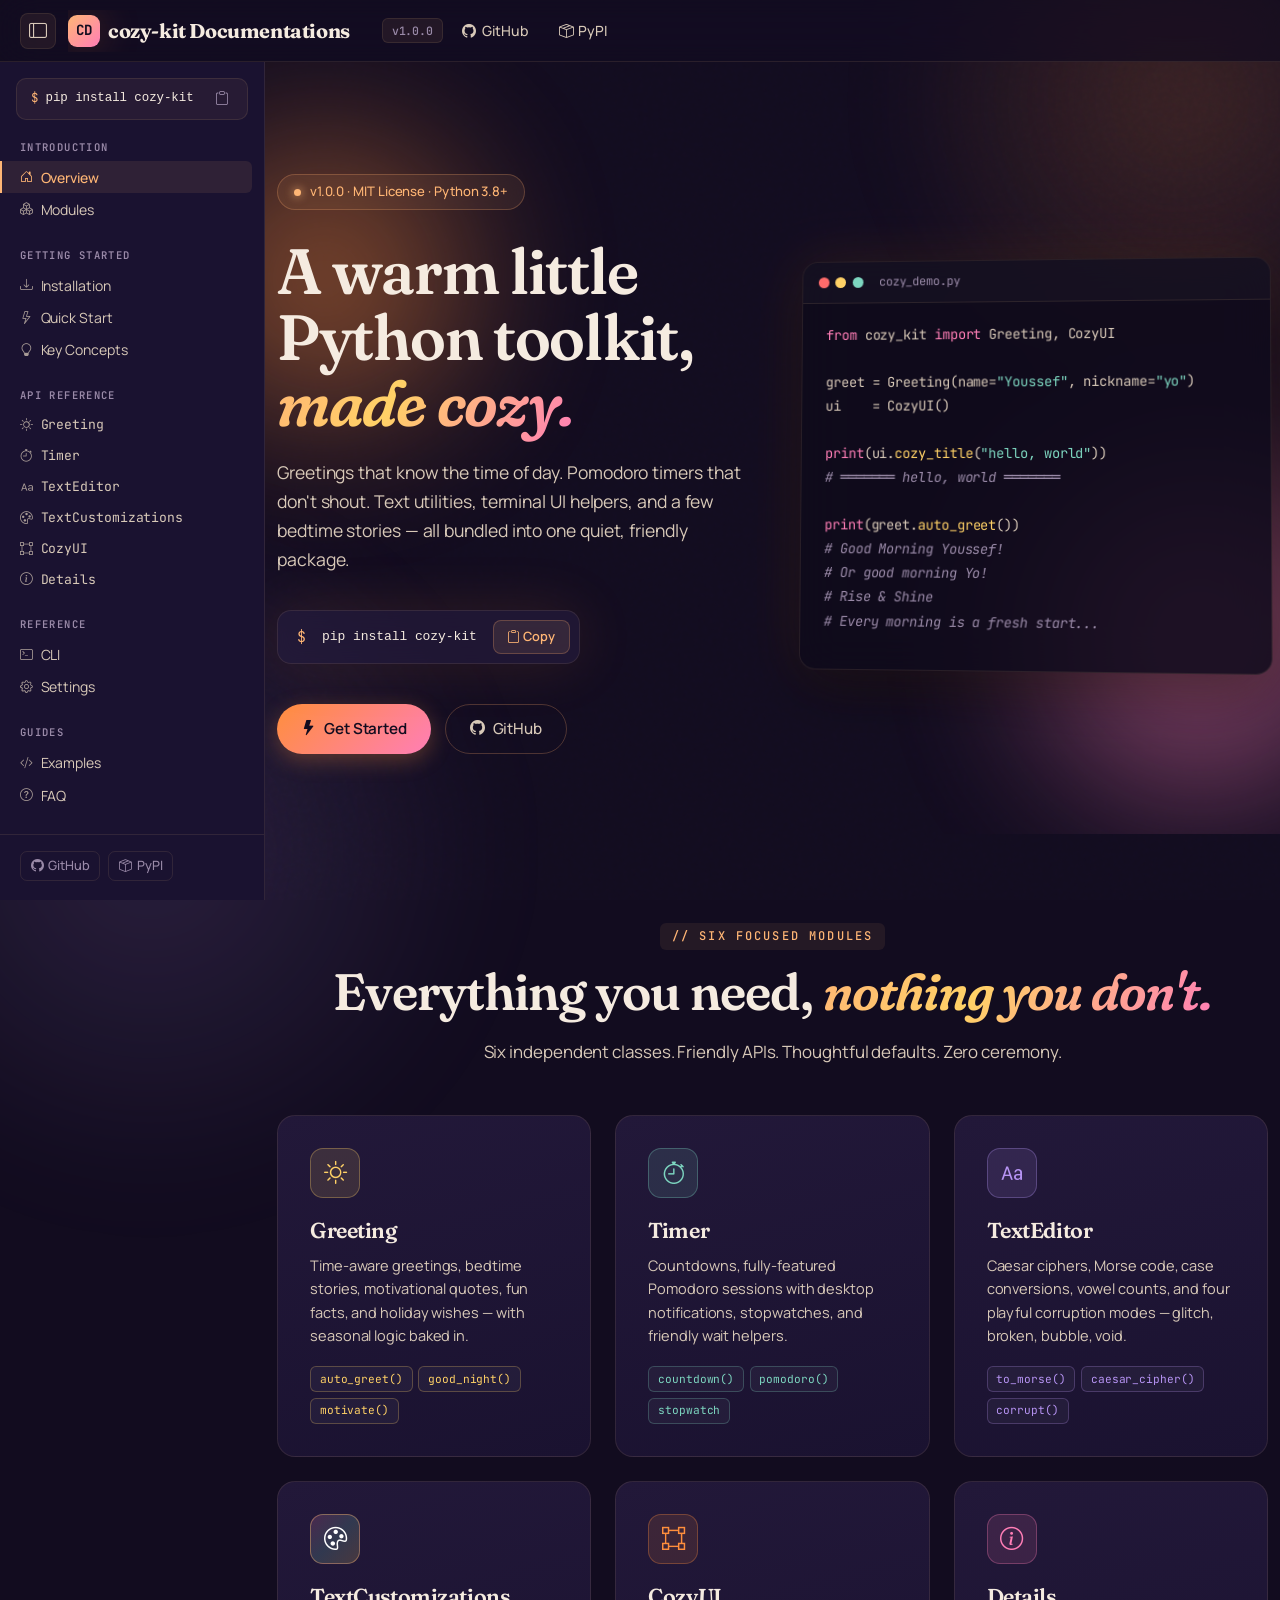
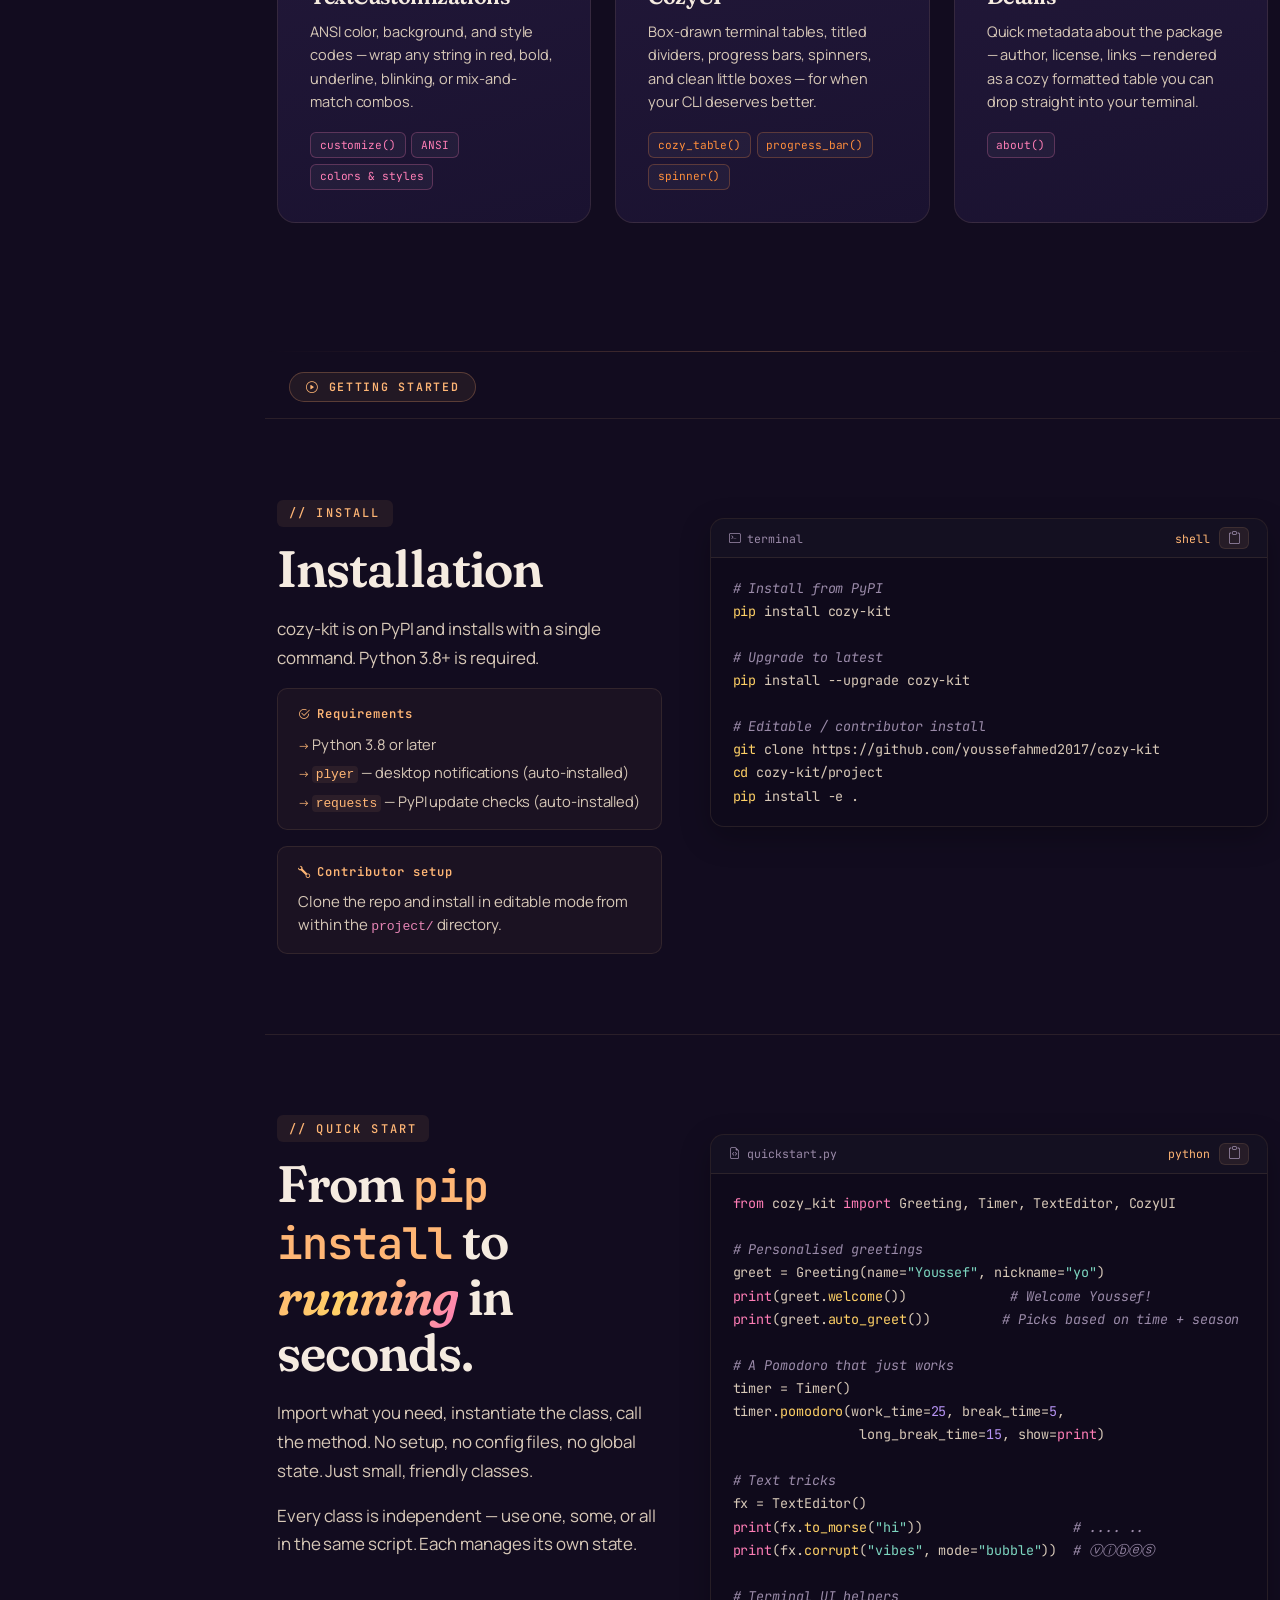
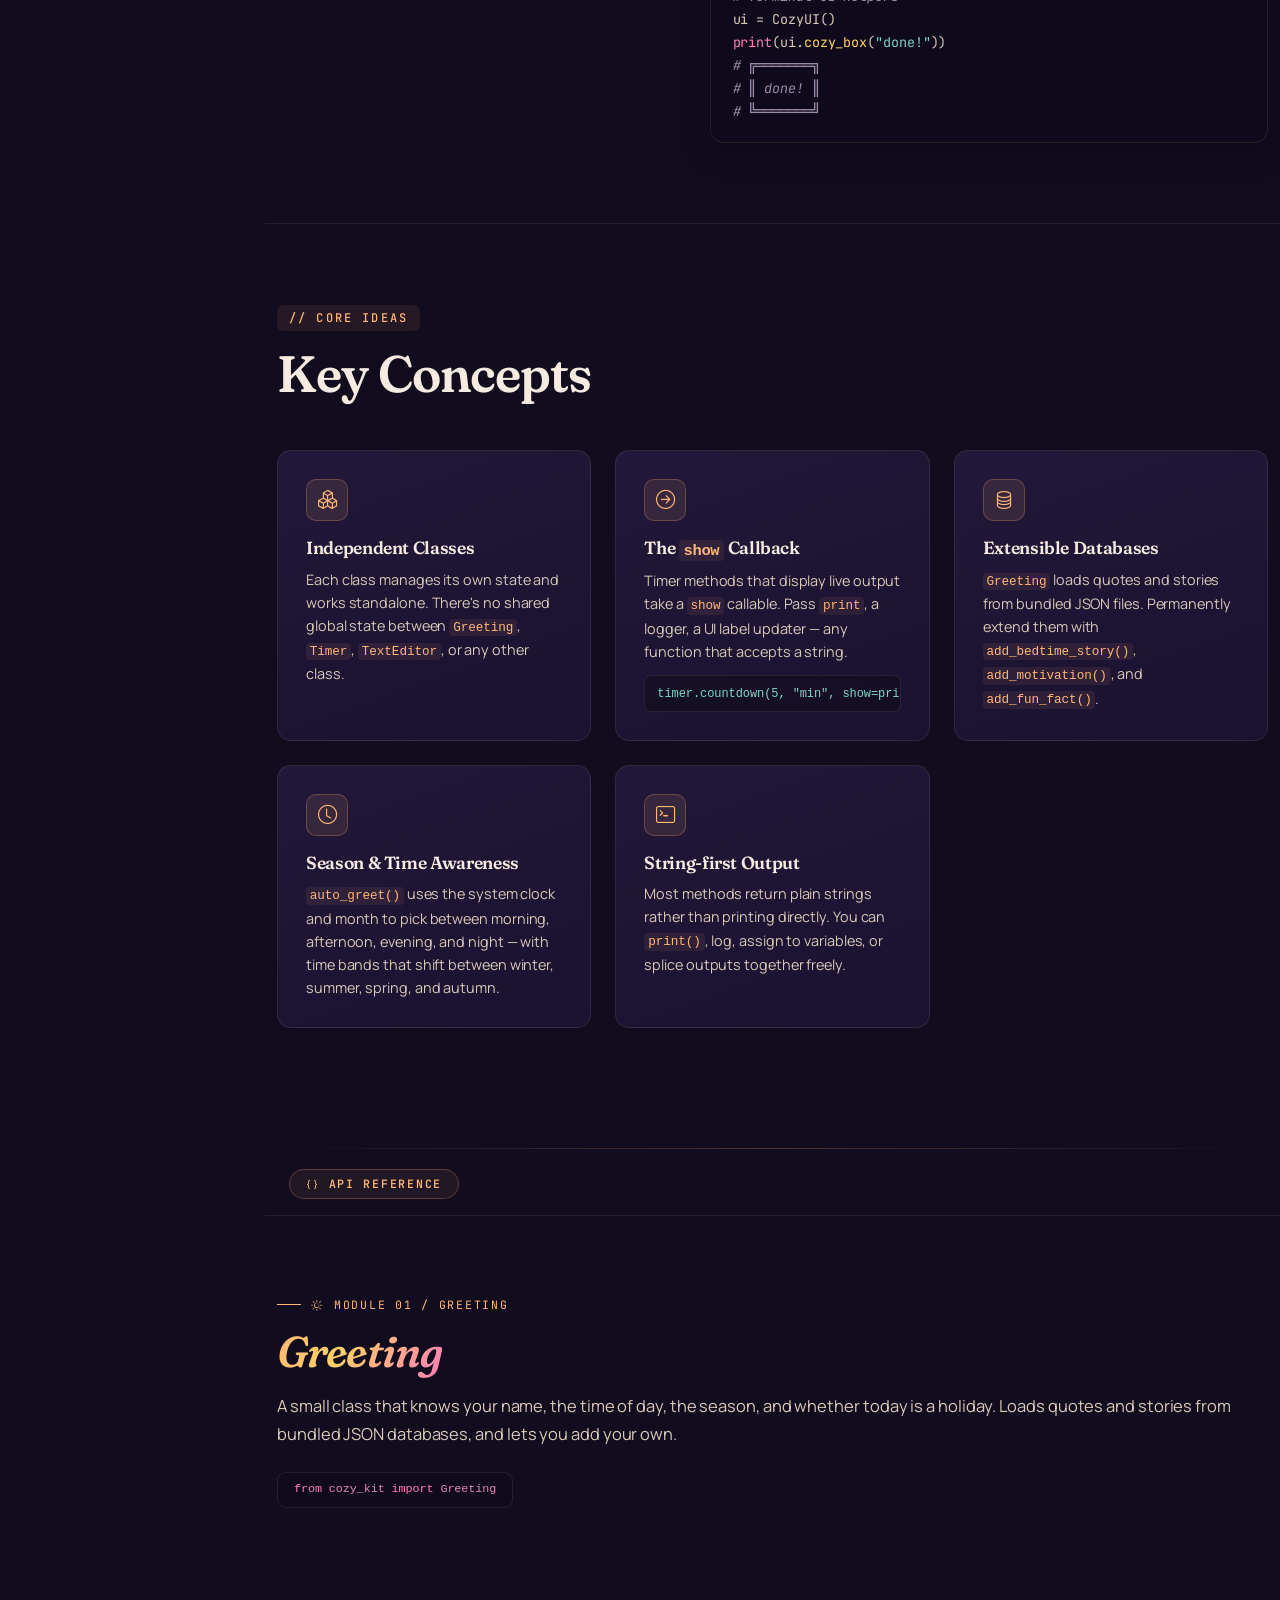
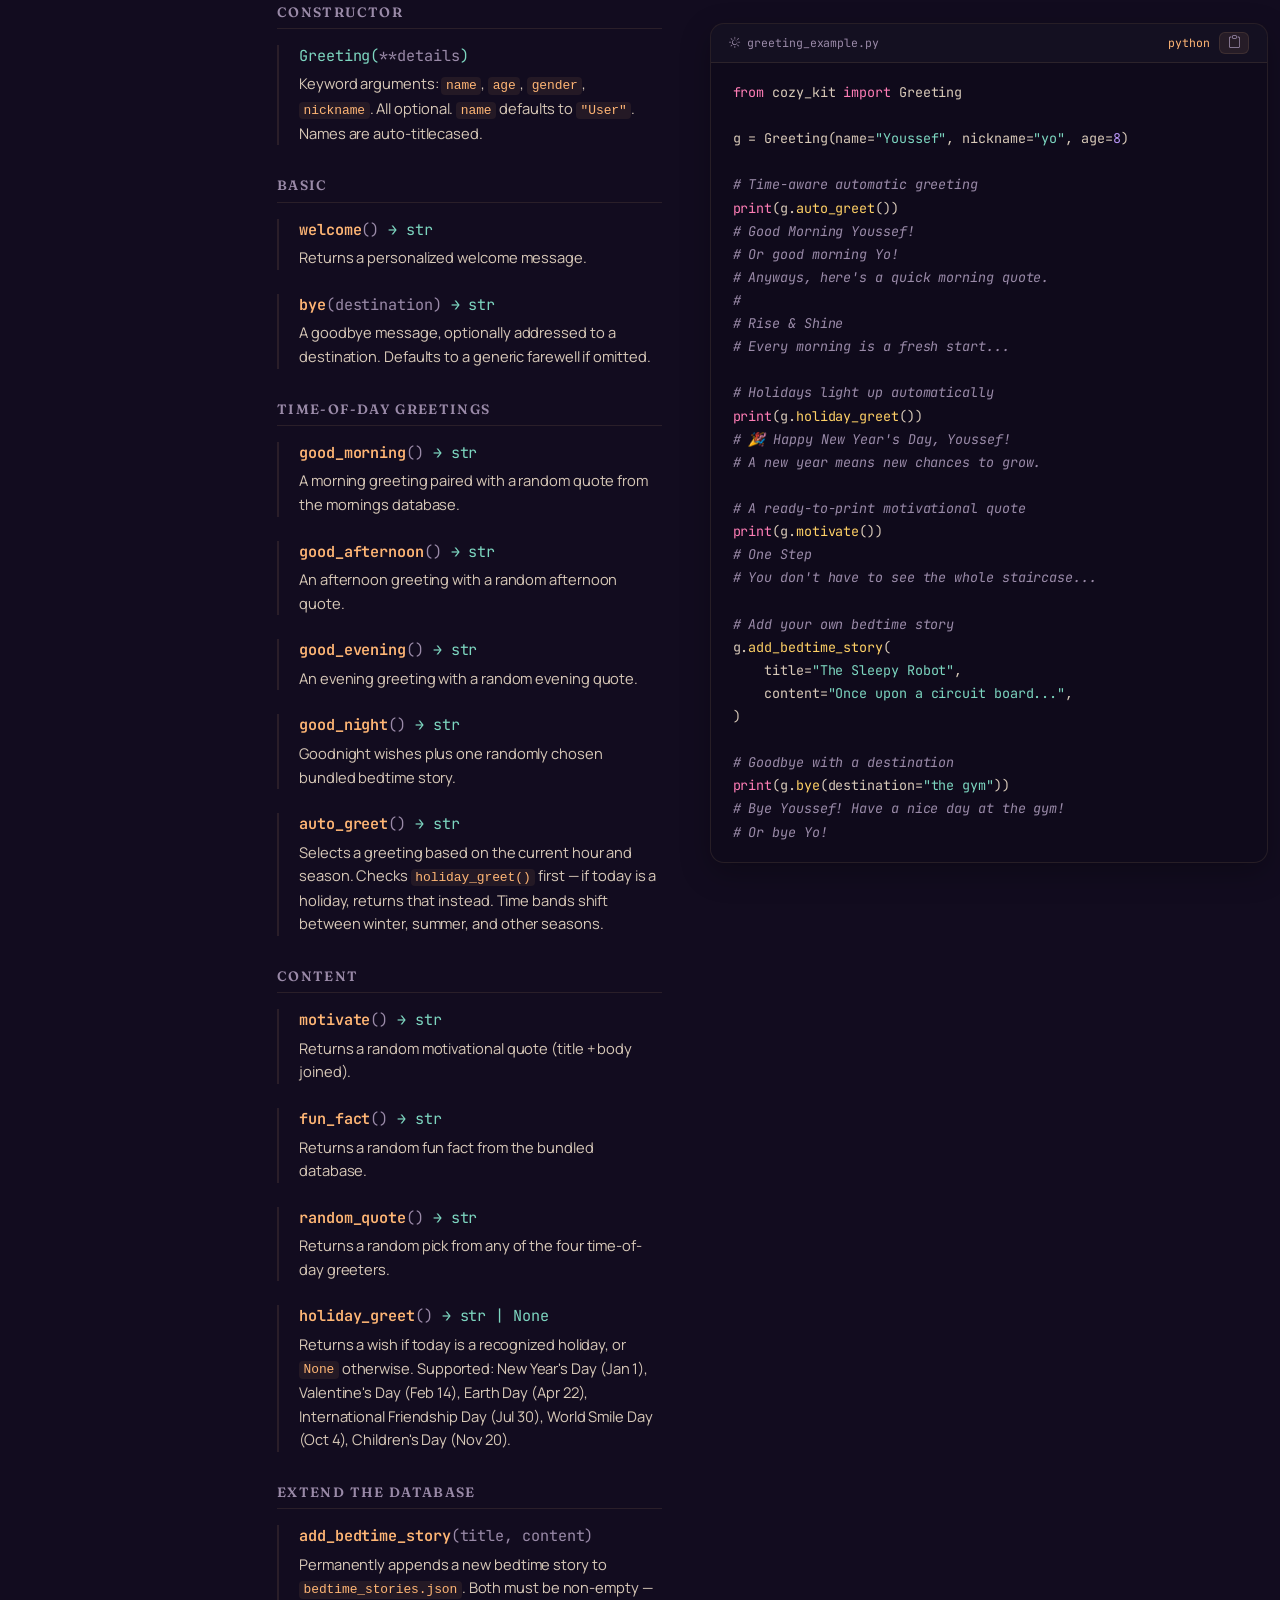
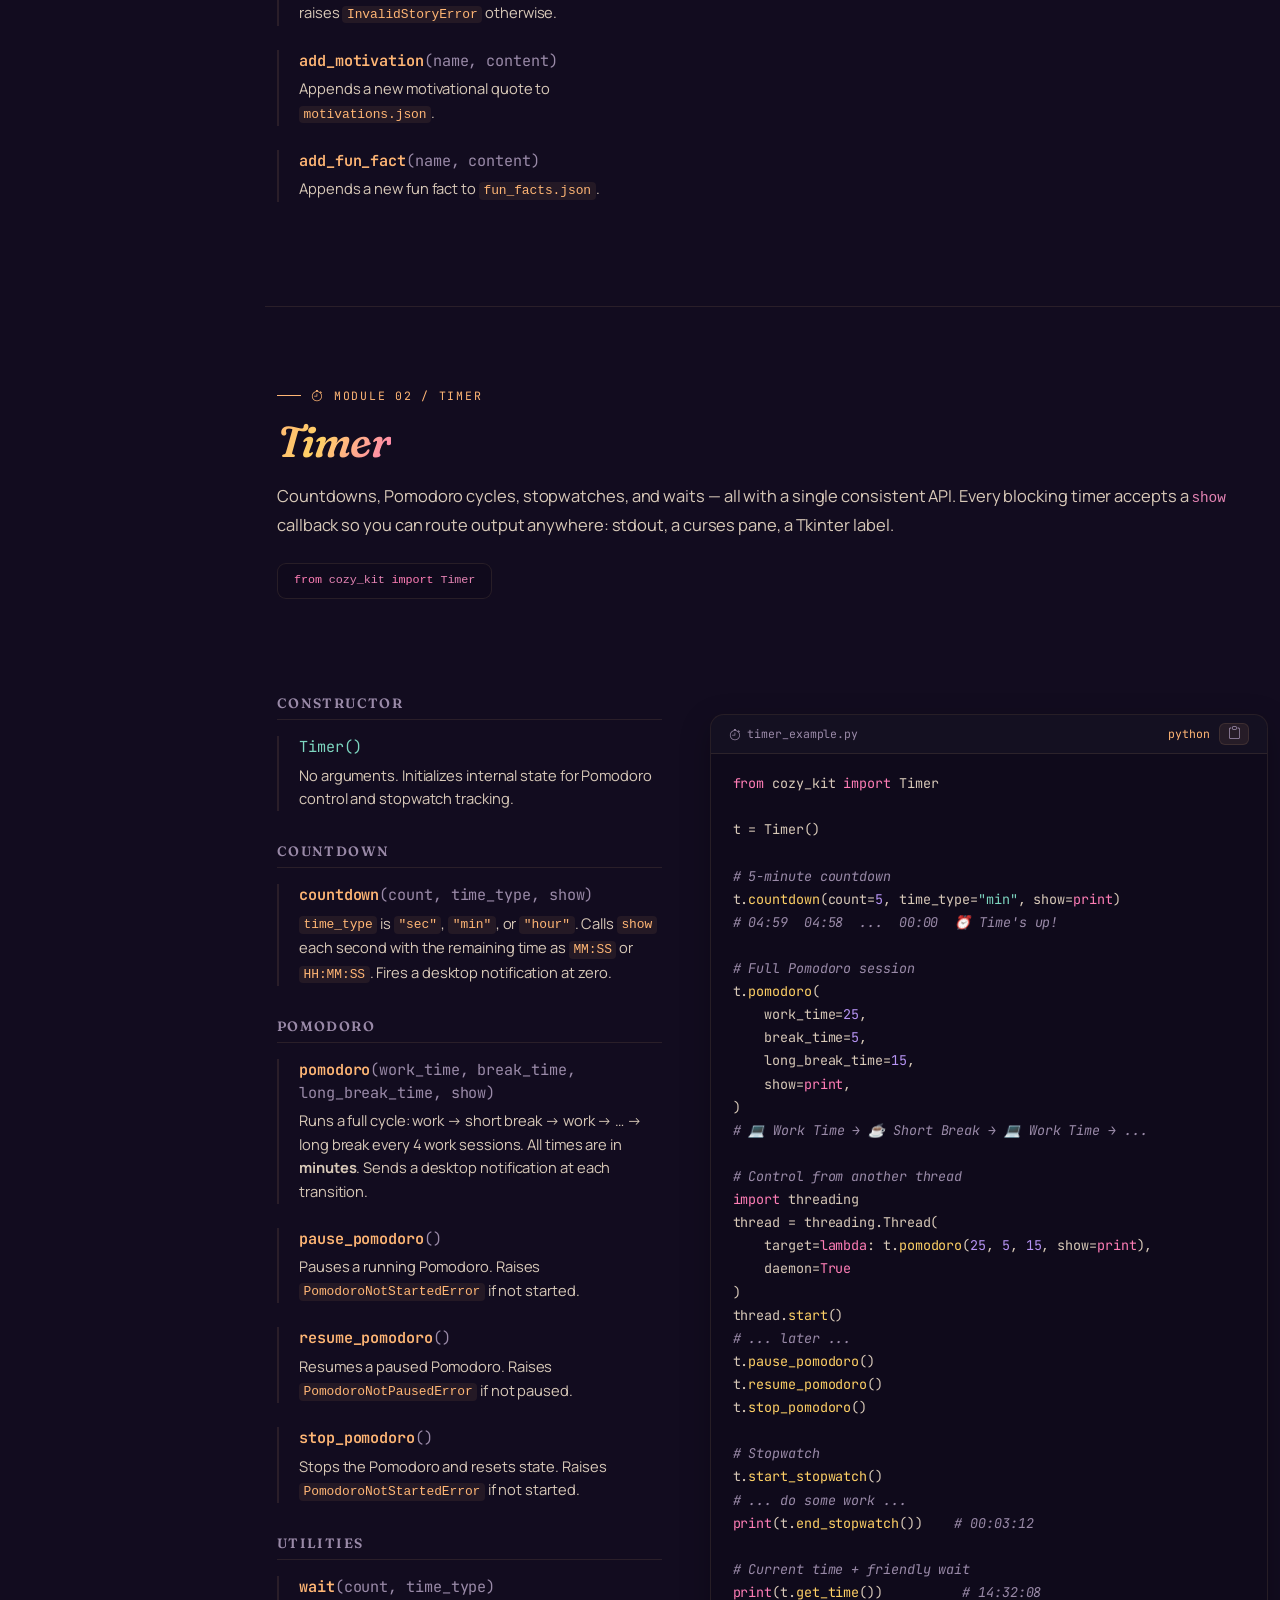
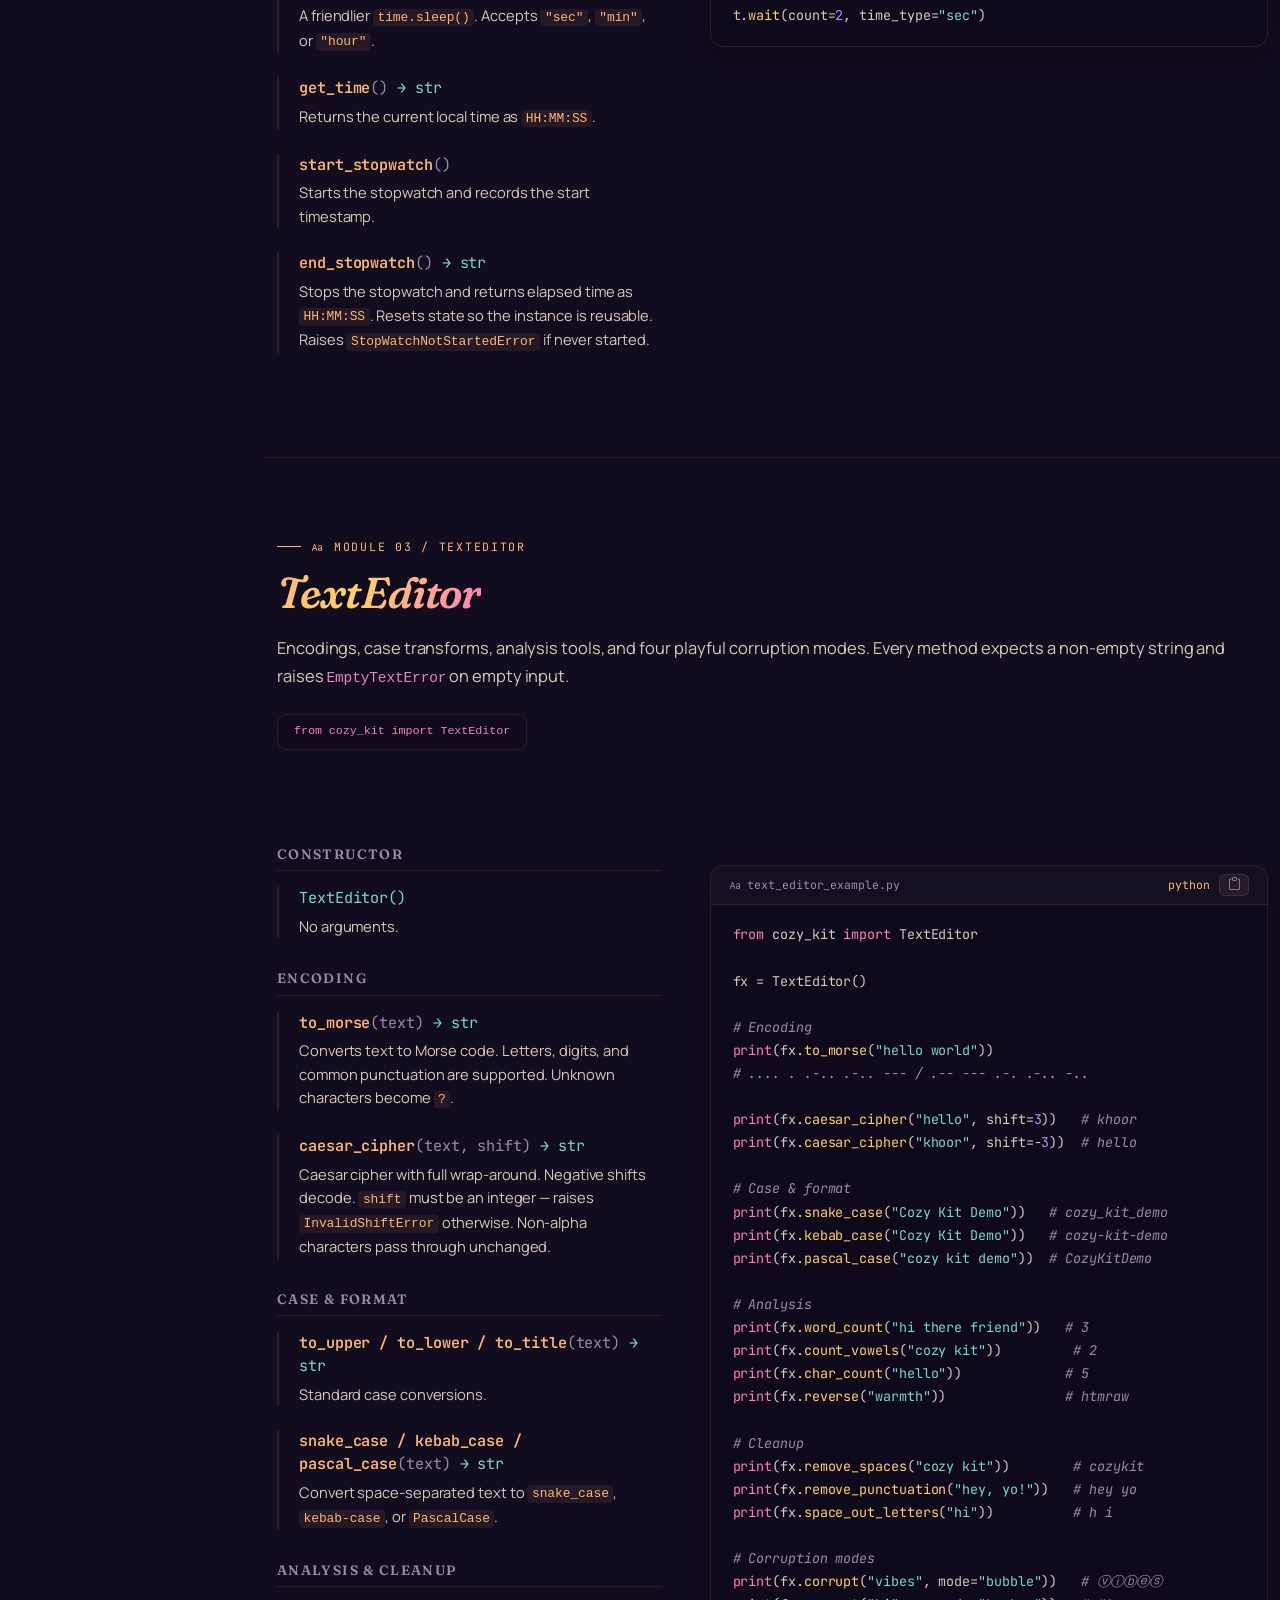
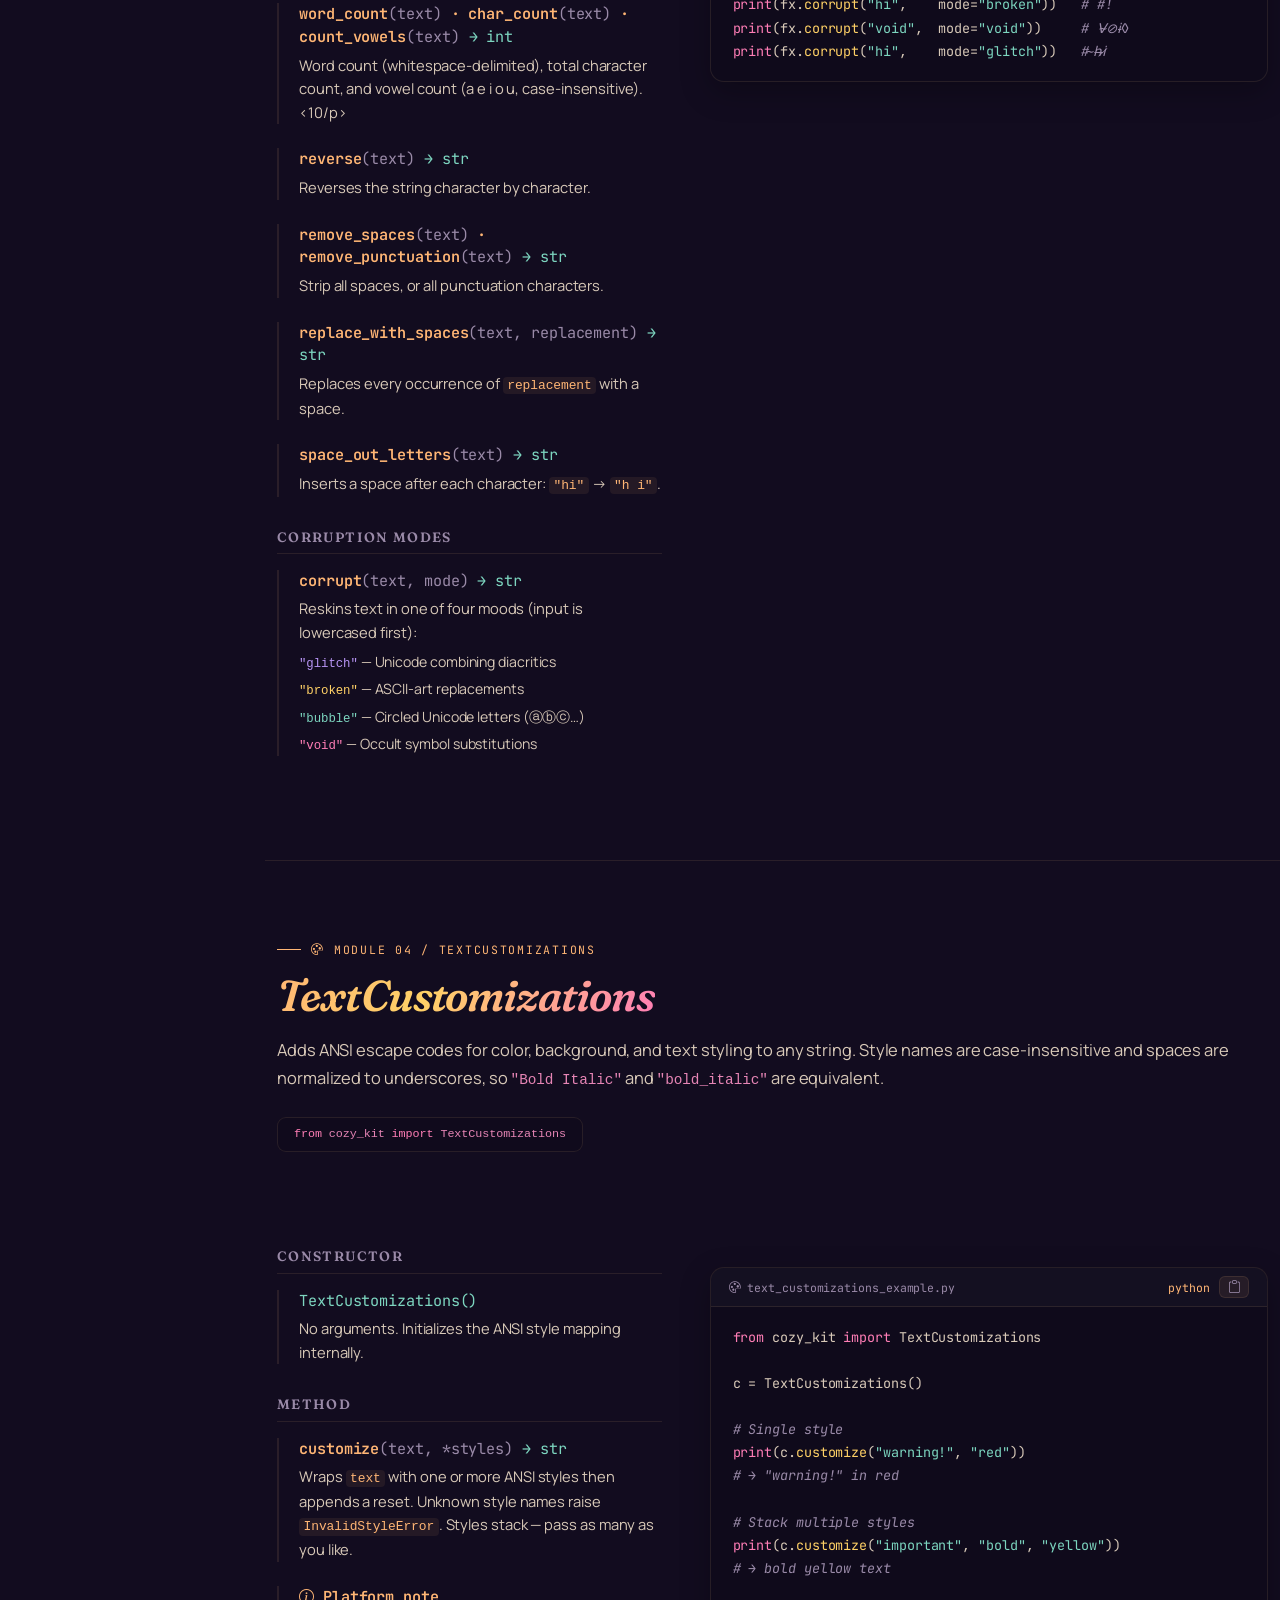
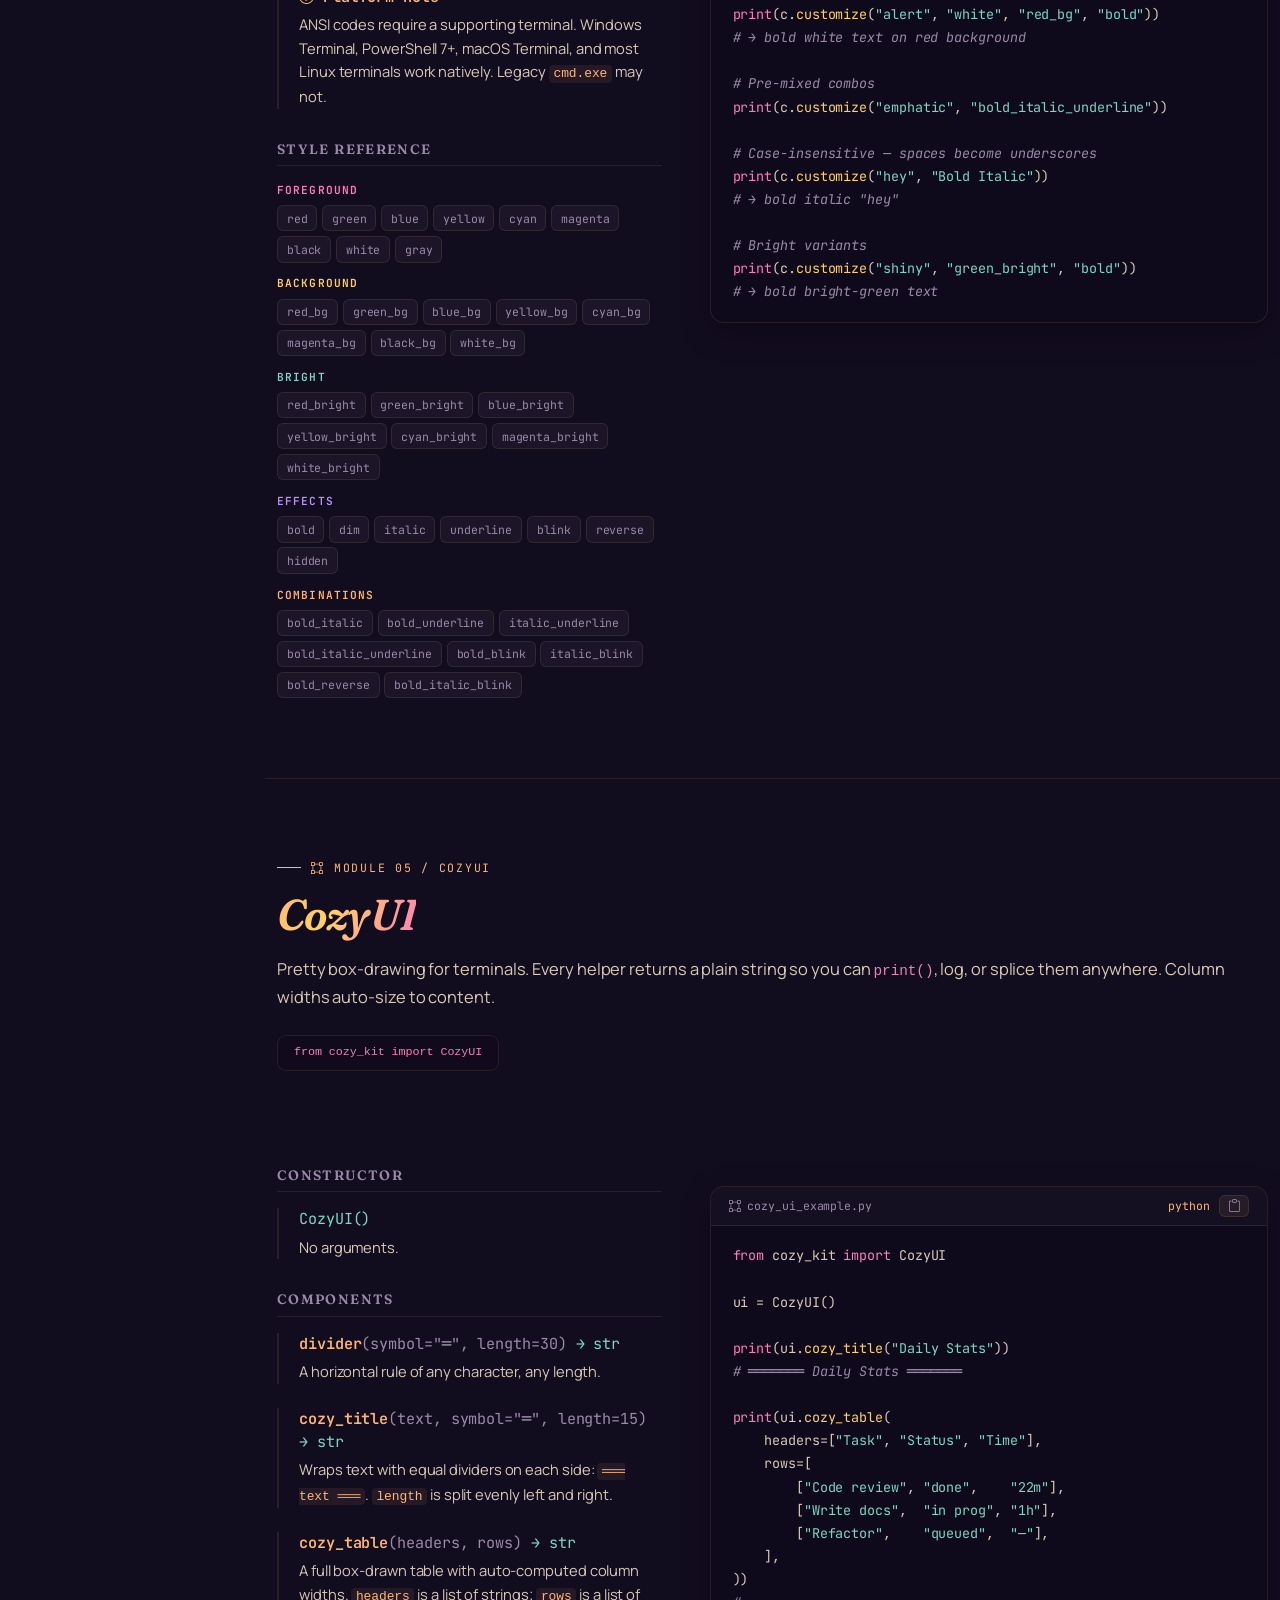
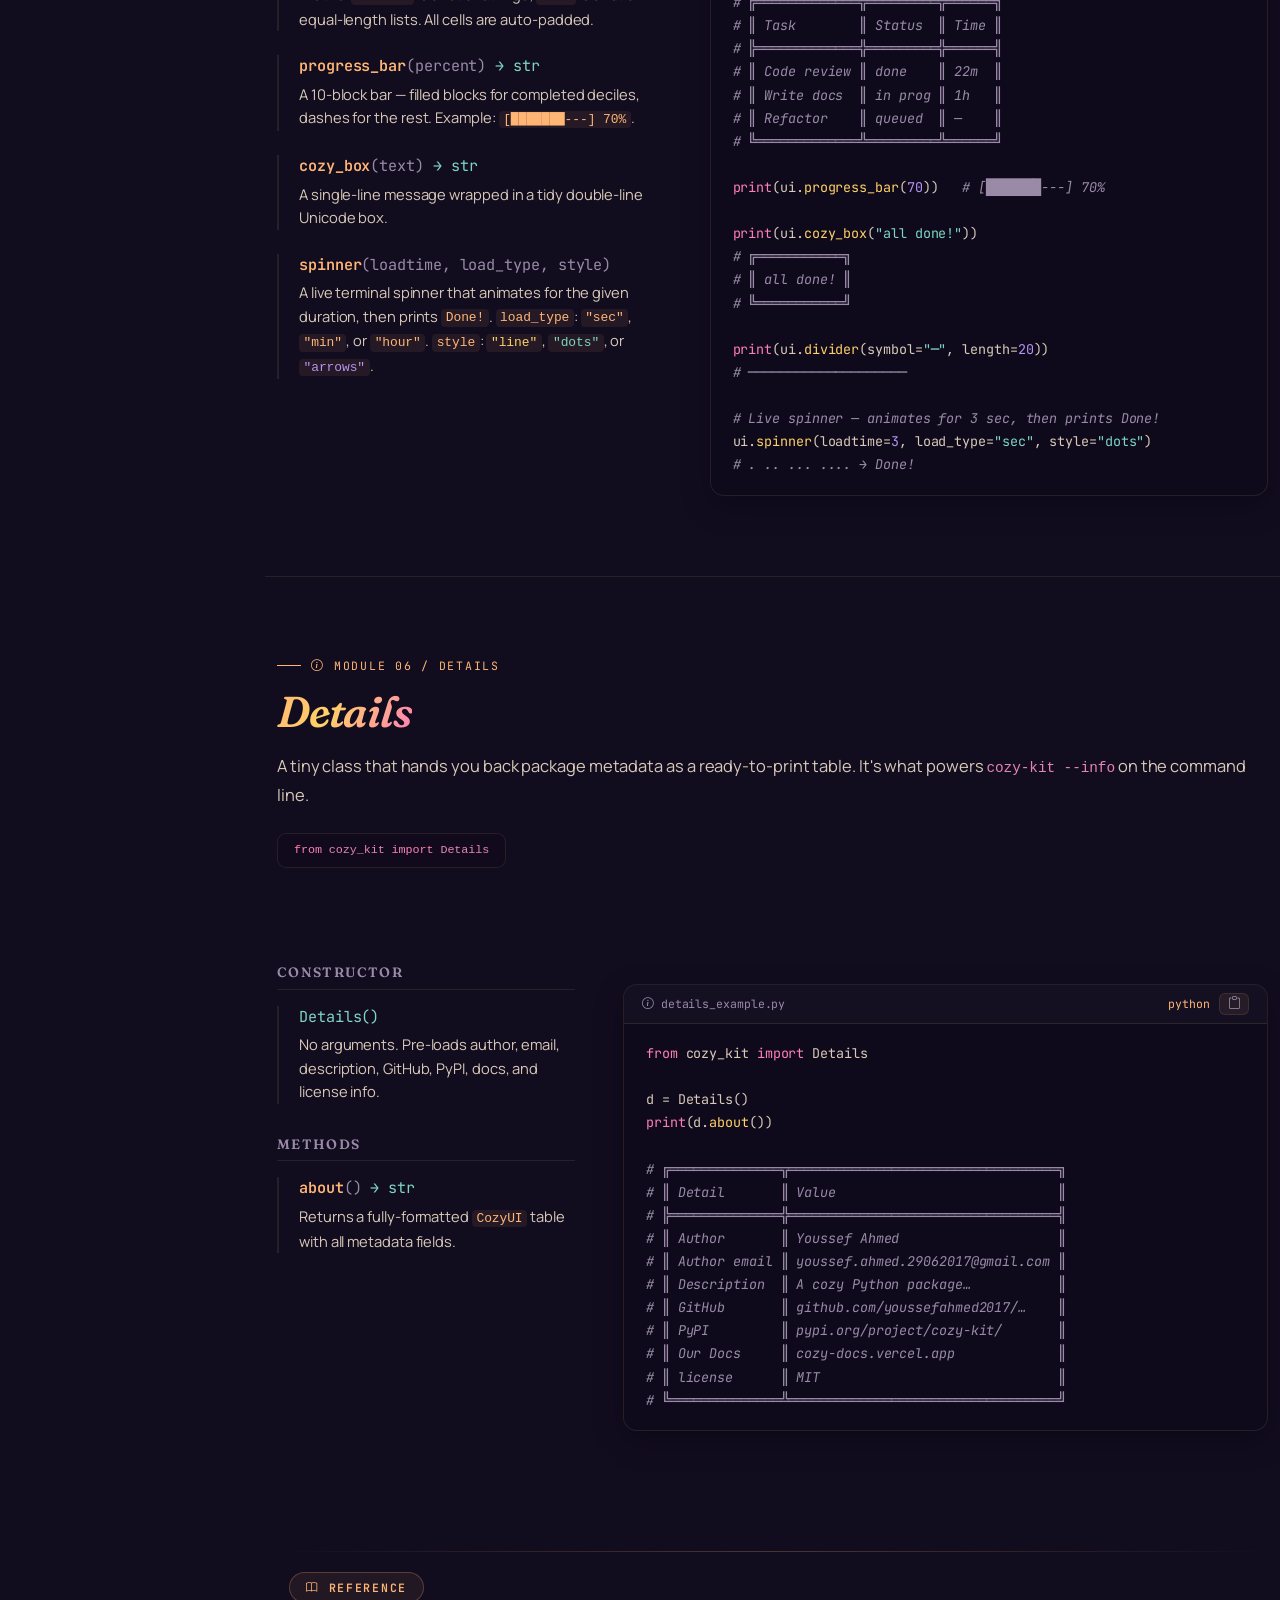
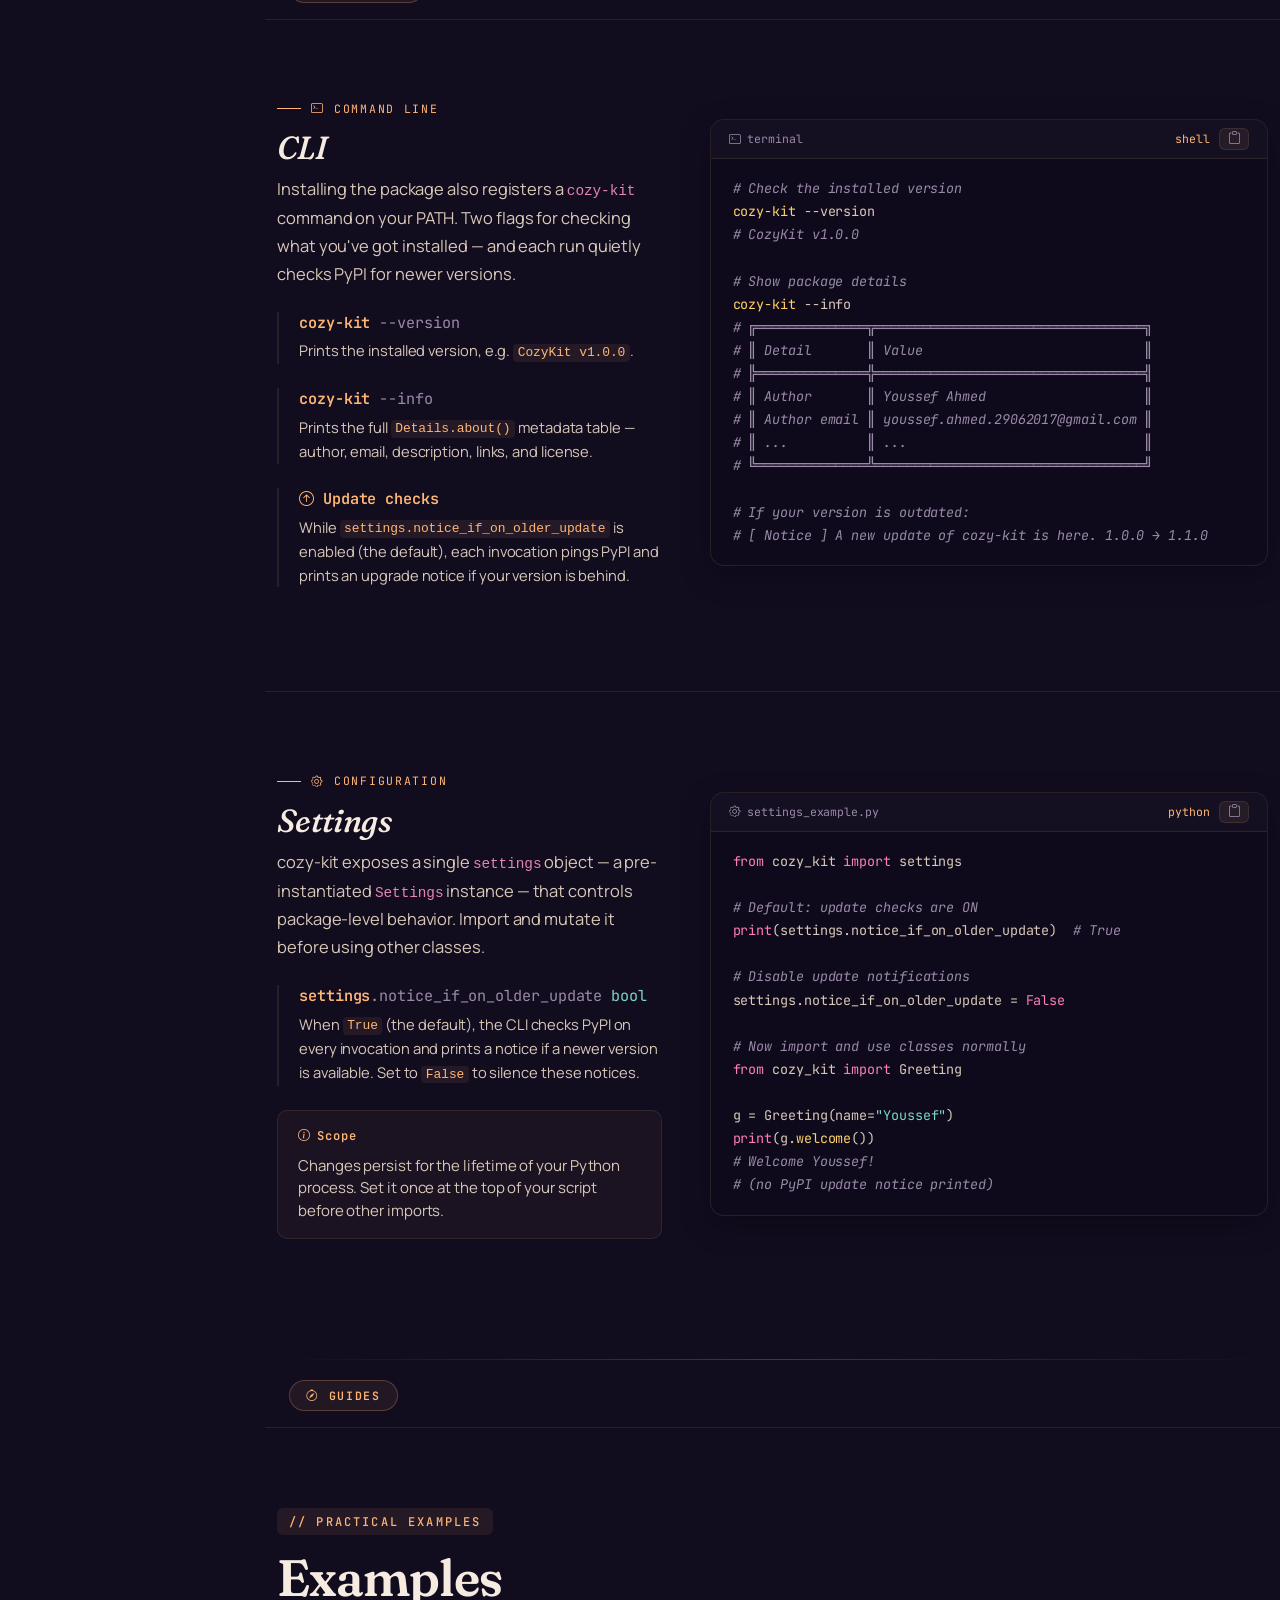
==== index.html @ 47c50eb2 "Update index.html" ====
<!DOCTYPE html>
<html lang="en" data-bs-theme="dark">
<head>
    <meta charset="UTF-8">
    <meta name="viewport" content="width=device-width, initial-scale=1.0">
    <title>cozy-kit — Documentation</title>
    <meta name="description" content="Documentation for cozy-kit — a cozy Python package with greetings, timers, text utilities, and terminal UI helpers. By Youssef Ahmed.">
    <link href="https://cdn.jsdelivr.net/npm/bootstrap@5.2.3/dist/css/bootstrap.min.css" rel="stylesheet">
    <link rel="stylesheet" href="https://cdn.jsdelivr.net/npm/bootstrap-icons@1.11.3/font/bootstrap-icons.css">
    <link rel="preconnect" href="https://fonts.googleapis.com">
    <link rel="preconnect" href="https://fonts.gstatic.com" crossorigin>
    <link href="https://fonts.googleapis.com/css2?family=Fraunces:opsz,wght,SOFT@9..144,400;9..144,500;9..144,600;9..144,700;9..144,800&family=JetBrains+Mono:wght@400;500;600&family=Manrope:wght@300;400;500;600;700&display=swap" rel="stylesheet">
    <link rel="icon" type="image/png" href="logo.png">
    <link rel="stylesheet" href="styles.css">
</head>
<body>

<div class="grain-overlay"></div>

<!-- ───────── NAVBAR ───────── -->
<nav class="navbar fixed-top" id="mainNav">
    <div class="navbar-inner">
        <div class="navbar-left">
            <button class="sidebar-toggle-btn" id="sidebarToggle" aria-label="Toggle sidebar">
                <i class="bi bi-layout-sidebar"></i>
            </button>
            <a class="navbar-brand" href="#intro">
                <span class="brand-mark">CD</span>
                cozy-kit Documentations
            </a>
        </div>
        <div class="navbar-right">
            <span class="version-tag">v1.0.0</span>
            <a class="nav-icon-btn" href="https://github.com/youssefahmed2017/cozy-kit/" target="_blank" rel="noopener" title="GitHub">
                <i class="bi bi-github"></i>
                <span>GitHub</span>
            </a>
            <a class="nav-icon-btn" href="https://pypi.org/project/cozy-kit/" target="_blank" rel="noopener" title="PyPI">
                <i class="bi bi-box-seam"></i>
                <span class="d-none d-sm-inline">PyPI</span>
            </a>
        </div>
    </div>
</nav>

<!-- ───────── DOCS LAYOUT ───────── -->
<div class="docs-layout" id="docsLayout">

    <!-- SIDEBAR -->
    <aside class="docs-sidebar" id="sidebar">
        <div class="sidebar-inner">
            <div class="sidebar-install">
                <span class="si-prompt">$</span>
                <code>pip install cozy-kit</code>
                <button class="si-copy" onclick="copyInstall(this)" aria-label="Copy install command">
                    <i class="bi bi-clipboard"></i>
                </button>
            </div>

            <nav class="sidebar-nav" aria-label="Documentation navigation">

                <div class="nav-section">
                    <span class="nav-section-label">Introduction</span>
                    <a href="#intro" class="nav-link-item" data-section="intro">
                        <i class="bi bi-house-door"></i> Overview
                    </a>
                    <a href="#modules" class="nav-link-item" data-section="modules">
                        <i class="bi bi-boxes"></i>
                        Modules
                    </a>
                </div>

                <div class="nav-section">
                    <span class="nav-section-label">Getting Started</span>
                    <a href="#installation" class="nav-link-item" data-section="installation">
                        <i class="bi bi-download"></i> Installation
                    </a>
                    <a href="#quickstart" class="nav-link-item" data-section="quickstart">
                        <i class="bi bi-lightning"></i> Quick Start
                    </a>
                    <a href="#key-concepts" class="nav-link-item" data-section="key-concepts">
                        <i class="bi bi-lightbulb"></i> Key Concepts
                    </a>
                </div>

                <div class="nav-section">
                    <span class="nav-section-label">API Reference</span>
                    <a href="#greeting" class="nav-link-item nav-class-link" data-section="greeting">
                        <i class="bi bi-sun"></i> Greeting
                    </a>
                    <a href="#timer" class="nav-link-item nav-class-link" data-section="timer">
                        <i class="bi bi-stopwatch"></i> Timer
                    </a>
                    <a href="#text-editor" class="nav-link-item nav-class-link" data-section="text-editor">
                        <i class="bi bi-type"></i> TextEditor
                    </a>
                    <a href="#text-customizations" class="nav-link-item nav-class-link" data-section="text-customizations">
                        <i class="bi bi-palette"></i> TextCustomizations
                    </a>
                    <a href="#cozy-ui" class="nav-link-item nav-class-link" data-section="cozy-ui">
                        <i class="bi bi-bounding-box"></i> CozyUI
                    </a>
                    <a href="#details" class="nav-link-item nav-class-link" data-section="details">
                        <i class="bi bi-info-circle"></i> Details
                    </a>
                </div>

                <div class="nav-section">
                    <span class="nav-section-label">Reference</span>
                    <a href="#cli" class="nav-link-item" data-section="cli">
                        <i class="bi bi-terminal"></i> CLI
                    </a>
                    <a href="#settings" class="nav-link-item" data-section="settings">
                        <i class="bi bi-gear"></i> Settings
                    </a>
                </div>

                <div class="nav-section">
                    <span class="nav-section-label">Guides</span>
                    <a href="#examples" class="nav-link-item" data-section="examples">
                        <i class="bi bi-code-slash"></i> Examples
                    </a>
                    <a href="#faq" class="nav-link-item" data-section="faq">
                        <i class="bi bi-question-circle"></i> FAQ
                    </a>
                </div>

            </nav>

            <div class="sidebar-footer-links">
                <a href="https://github.com/youssefahmed2017/cozy-kit/" target="_blank" rel="noopener">
                    <i class="bi bi-github"></i> GitHub
                </a>
                <a href="https://pypi.org/project/cozy-kit/" target="_blank" rel="noopener">
                    <i class="bi bi-box-seam"></i> PyPI
                </a>
            </div>
        </div>
    </aside>

    <div class="sidebar-overlay" id="sidebarOverlay"></div>

    <!-- ───────── MAIN CONTENT ───────── -->
    <div class="docs-content">

    <!-- ── HERO / OVERVIEW ── -->
    <section class="hero" id="intro">
        <div class="hero-orb one"></div>
        <div class="hero-orb two"></div>
        <div class="container">
            <div class="row align-items-center g-5">
                <div class="col-lg-6 reveal">
                    <div class="hero-tag">
                        <span class="dot"></span>
                        <span>v1.0.0 · MIT License · Python 3.8+</span>
                    </div>
                    <h1>
                        A warm little <br>
                        Python toolkit, <br>
                        <span class="accent">made cozy.</span>
                    </h1>
                    <p class="hero-sub">
                        Greetings that know the time of day. Pomodoro timers that don't shout.
                        Text utilities, terminal UI helpers, and a few bedtime stories — all
                        bundled into one quiet, friendly package.
                    </p>
                    <div class="install-card mb-3">
                        <span class="prompt">$</span>
                        <code id="installCommand">pip install cozy-kit</code>
                        <button class="copy-btn" onclick="copyInstall(this)" aria-label="Copy install command">
                            <i class="bi bi-clipboard"></i> Copy
                        </button>
                    </div>
                    <div class="hero-cta">
                        <a href="#quickstart" class="btn-cozy">
                            <i class="bi bi-lightning-fill"></i> Get Started
                        </a>
                        <a href="https://github.com/youssefahmed2017/cozy-kit" target="_blank" rel="noopener" class="btn-ghost">
                            <i class="bi bi-github"></i> GitHub
                        </a>
                    </div>
                </div>
                <div class="col-lg-6 reveal">
                    <div class="hero-terminal">
                        <div class="terminal-header">
                            <span class="term-dot r"></span>
                            <span class="term-dot y"></span>
                            <span class="term-dot g"></span>
                            <span class="title">cozy_demo.py</span>
                        </div>
                        <pre class="terminal-body"><span class="kw">from</span> cozy_kit <span class="kw">import</span> Greeting, CozyUI

greet = Greeting(name=<span class="str">"Youssef"</span>, nickname=<span class="str">"yo"</span>)
ui    = CozyUI()

<span class="kw">print</span>(ui.<span class="fn">cozy_title</span>(<span class="str">"hello, world"</span>))
<span class="com"># ═══════ hello, world ═══════</span>

<span class="kw">print</span>(greet.<span class="fn">auto_greet</span>())
<span class="com"># Good Morning Youssef!</span>
<span class="com"># Or good morning Yo!</span>
<span class="com"># Rise &amp; Shine</span>
<span class="com"># Every morning is a fresh start...</span></pre>
                    </div>
                </div>
            </div>
        </div>
    </section>

    <!-- ── MODULES OVERVIEW ── -->
    <section class="section" id="modules">
        <div class="container">
            <div class="text-center mb-5 reveal">
                <span class="section-eyebrow">// Six focused modules</span>
                <h2 class="section-title">Everything you need, <span class="accent">nothing you don't.</span></h2>
                <p class="section-lead mx-auto">
                    Six independent classes. Friendly APIs. Thoughtful defaults. Zero ceremony.
                </p>
            </div>
            <div class="row g-4 reveal-stagger">
                <div class="col-md-6 col-lg-4">
                    <a href="#greeting" class="module-card greet">
                        <div class="module-icon"><i class="bi bi-sun"></i></div>
                        <h3>Greeting</h3>
                        <p>Time-aware greetings, bedtime stories, motivational quotes, fun facts, and holiday wishes — with seasonal logic baked in.</p>
                        <div class="module-tags">
                            <span class="module-tag">auto_greet()</span>
                            <span class="module-tag">good_night()</span>
                            <span class="module-tag">motivate()</span>
                        </div>
                    </a>
                </div>
                <div class="col-md-6 col-lg-4">
                    <a href="#timer" class="module-card timer">
                        <div class="module-icon"><i class="bi bi-stopwatch"></i></div>
                        <h3>Timer</h3>
                        <p>Countdowns, fully-featured Pomodoro sessions with desktop notifications, stopwatches, and friendly wait helpers.</p>
                        <div class="module-tags">
                            <span class="module-tag">countdown()</span>
                            <span class="module-tag">pomodoro()</span>
                            <span class="module-tag">stopwatch</span>
                        </div>
                    </a>
                </div>
                <div class="col-md-6 col-lg-4">
                    <a href="#text-editor" class="module-card text">
                        <div class="module-icon"><i class="bi bi-type"></i></div>
                        <h3>TextEditor</h3>
                        <p>Caesar ciphers, Morse code, case conversions, vowel counts, and four playful corruption modes — glitch, broken, bubble, void.</p>
                        <div class="module-tags">
                            <span class="module-tag">to_morse()</span>
                            <span class="module-tag">caesar_cipher()</span>
                            <span class="module-tag">corrupt()</span>
                        </div>
                    </a>
                </div>
                <div class="col-md-6 col-lg-4">
                    <a href="#text-customizations" class="module-card custom">
                        <div class="module-icon"><i class="bi bi-palette"></i></div>
                        <h3>TextCustomizations</h3>
                        <p>ANSI color, background, and style codes — wrap any string in red, bold, underline, blinking, or mix-and-match combos.</p>
                        <div class="module-tags">
                            <span class="module-tag">customize()</span>
                            <span class="module-tag">ANSI</span>
                            <span class="module-tag">colors &amp; styles</span>
                        </div>
                    </a>
                </div>
                <div class="col-md-6 col-lg-4">
                    <a href="#cozy-ui" class="module-card ui">
                        <div class="module-icon"><i class="bi bi-bounding-box"></i></div>
                        <h3>CozyUI</h3>
                        <p>Box-drawn terminal tables, titled dividers, progress bars, spinners, and clean little boxes — for when your CLI deserves better.</p>
                        <div class="module-tags">
                            <span class="module-tag">cozy_table()</span>
                            <span class="module-tag">progress_bar()</span>
                            <span class="module-tag">spinner()</span>
                        </div>
                    </a>
                </div>
                <div class="col-md-6 col-lg-4">
                    <a href="#details" class="module-card det">
                        <div class="module-icon"><i class="bi bi-info-circle"></i></div>
                        <h3>Details</h3>
                        <p>Quick metadata about the package — author, license, links — rendered as a cozy formatted table you can drop straight into your terminal.</p>
                        <div class="module-tags">
                            <span class="module-tag">about()</span>
                        </div>
                    </a>
                </div>
            </div>
        </div>
    </section>

    <!-- ── CHAPTER: Getting Started ── -->
    <div class="docs-chapter-divider">
        <div class="chapter-label"><i class="bi bi-play-circle"></i> Getting Started</div>
    </div>

    <!-- ── INSTALLATION ── -->
    <section class="doc-section" id="installation">
        <div class="container">
            <div class="row g-5 align-items-start">
                <div class="col-lg-5 reveal">
                    <span class="section-eyebrow">// Install</span>
                    <h2 class="section-title">Installation</h2>
                    <p class="section-lead">
                        cozy-kit is on PyPI and installs with a single command. Python 3.8+ is required.
                    </p>
                    <div class="info-block">
                        <div class="info-block-label"><i class="bi bi-check2-circle"></i> Requirements</div>
                        <ul class="info-list">
                            <li>Python 3.8 or later</li>
                            <li><code>plyer</code> — desktop notifications (auto-installed)</li>
                            <li><code>requests</code> — PyPI update checks (auto-installed)</li>
                        </ul>
                    </div>
                    <div class="info-block" style="margin-top:1rem;">
                        <div class="info-block-label"><i class="bi bi-wrench"></i> Contributor setup</div>
                        <p style="color:var(--text-soft);font-size:.94rem;margin:0;">
                            Clone the repo and install in editable mode from within the <code>project/</code> directory.
                        </p>
                    </div>
                </div>
                <div class="col-lg-7 reveal">
                    <div class="code-card">
                        <div class="code-head">
                            <span><i class="bi bi-terminal"></i> terminal</span>
                            <div class="code-head-right">
                                <span class="lang">shell</span>
                                <button class="copy-btn-code" onclick="copyCode(this)" aria-label="Copy"><i class="bi bi-clipboard"></i></button>
                            </div>
                        </div>
<pre class="code-body"><span class="com"># Install from PyPI</span>
<span class="fn">pip</span> install cozy-kit

<span class="com"># Upgrade to latest</span>
<span class="fn">pip</span> install --upgrade cozy-kit

<span class="com"># Editable / contributor install</span>
<span class="fn">git</span> clone https://github.com/youssefahmed2017/cozy-kit
<span class="fn">cd</span> cozy-kit/project
<span class="fn">pip</span> install -e .</pre>
                    </div>
                </div>
            </div>
        </div>
    </section>

    <!-- ── QUICK START ── -->
    <section class="doc-section" id="quickstart">
        <div class="container">
            <div class="row g-5 align-items-start">
                <div class="col-lg-5 reveal">
                    <span class="section-eyebrow">// Quick start</span>
                    <h2 class="section-title">From <code class="mono" style="font-size:.85em;color:var(--amber);">pip install</code> to <span class="accent">running</span> in seconds.</h2>
                    <p class="section-lead">
                        Import what you need, instantiate the class, call the method. No setup,
                        no config files, no global state. Just small, friendly classes.
                    </p>
                    <p class="section-lead">
                        Every class is independent — use one, some, or all in the same script.
                        Each manages its own state.
                    </p>
                </div>
                <div class="col-lg-7 reveal">
                    <div class="code-card">
                        <div class="code-head">
                            <span><i class="bi bi-file-earmark-code"></i> quickstart.py</span>
                            <div class="code-head-right">
                                <span class="lang">python</span>
                                <button class="copy-btn-code" onclick="copyCode(this)" aria-label="Copy"><i class="bi bi-clipboard"></i></button>
                            </div>
                        </div>
<pre class="code-body"><span class="kw">from</span> cozy_kit <span class="kw">import</span> Greeting, Timer, TextEditor, CozyUI

<span class="com"># Personalised greetings</span>
greet = Greeting(name=<span class="str">"Youssef"</span>, nickname=<span class="str">"yo"</span>)
<span class="kw">print</span>(greet.<span class="fn">welcome</span>())             <span class="com"># Welcome Youssef!</span>
<span class="kw">print</span>(greet.<span class="fn">auto_greet</span>())         <span class="com"># Picks based on time + season</span>

<span class="com"># A Pomodoro that just works</span>
timer = Timer()
timer.<span class="fn">pomodoro</span>(work_time=<span class="num">25</span>, break_time=<span class="num">5</span>,
                long_break_time=<span class="num">15</span>, show=<span class="kw">print</span>)

<span class="com"># Text tricks</span>
fx = TextEditor()
<span class="kw">print</span>(fx.<span class="fn">to_morse</span>(<span class="str">"hi"</span>))                   <span class="com"># .... ..</span>
<span class="kw">print</span>(fx.<span class="fn">corrupt</span>(<span class="str">"vibes"</span>, mode=<span class="str">"bubble"</span>))  <span class="com"># ⓥⓘⓑⓔⓢ</span>

<span class="com"># Terminal UI helpers</span>
ui = CozyUI()
<span class="kw">print</span>(ui.<span class="fn">cozy_box</span>(<span class="str">"done!"</span>))
<span class="com"># ╔═══════╗</span>
<span class="com"># ║ done! ║</span>
<span class="com"># ╚═══════╝</span></pre>
                    </div>
                </div>
            </div>
        </div>
    </section>

    <!-- ── KEY CONCEPTS ── -->
    <section class="doc-section" id="key-concepts">
        <div class="container">
            <div class="reveal mb-5">
                <span class="section-eyebrow">// Core ideas</span>
                <h2 class="section-title">Key Concepts</h2>
            </div>
            <div class="row g-4 reveal-stagger">
                <div class="col-md-6 col-lg-4">
                    <div class="concept-card">
                        <div class="concept-icon"><i class="bi bi-boxes"></i></div>
                        <h4>Independent Classes</h4>
                        <p>Each class manages its own state and works standalone. There's no shared global state between <code>Greeting</code>, <code>Timer</code>, <code>TextEditor</code>, or any other class.</p>
                    </div>
                </div>
                <div class="col-md-6 col-lg-4">
                    <div class="concept-card">
                        <div class="concept-icon"><i class="bi bi-arrow-right-circle"></i></div>
                        <h4>The <code>show</code> Callback</h4>
                        <p>Timer methods that display live output take a <code>show</code> callable. Pass <code>print</code>, a logger, a UI label updater — any function that accepts a string.</p>
                        <div class="concept-example"><code>timer.countdown(5, "min", show=print)</code></div>
                    </div>
                </div>
                <div class="col-md-6 col-lg-4">
                    <div class="concept-card">
                        <div class="concept-icon"><i class="bi bi-database"></i></div>
                        <h4>Extensible Databases</h4>
                        <p><code>Greeting</code> loads quotes and stories from bundled JSON files. Permanently extend them with <code>add_bedtime_story()</code>, <code>add_motivation()</code>, and <code>add_fun_fact()</code>.</p>
                    </div>
                </div>
                <div class="col-md-6 col-lg-4">
                    <div class="concept-card">
                        <div class="concept-icon"><i class="bi bi-clock"></i></div>
                        <h4>Season &amp; Time Awareness</h4>
                        <p><code>auto_greet()</code> uses the system clock and month to pick between morning, afternoon, evening, and night — with time bands that shift between winter, summer, spring, and autumn.</p>
                    </div>
                </div>
                <div class="col-md-6 col-lg-4">
                    <div class="concept-card">
                        <div class="concept-icon"><i class="bi bi-terminal"></i></div>
                        <h4>String-first Output</h4>
                        <p>Most methods return plain strings rather than printing directly. You can <code>print()</code>, log, assign to variables, or splice outputs together freely.</p>
                    </div>
                </div>
            </div>
        </div>
    </section>

    <!-- ── CHAPTER: API Reference ── -->
    <div class="docs-chapter-divider">
        <div class="chapter-label"><i class="bi bi-braces"></i> API Reference</div>
    </div>

    <!-- ── GREETING ── -->
    <section class="module-section" id="greeting">
        <div class="container">
            <div class="module-header reveal">
                <div class="module-marker"><i class="bi bi-sun"></i> Module 01 / Greeting</div>
                <h2><span class="accent" style="font-style:italic;">Greeting</span></h2>
                <p class="lead-text">
                    A small class that knows your name, the time of day, the season, and whether
                    today is a holiday. Loads quotes and stories from bundled JSON databases, and
                    lets you add your own.
                </p>
                <div class="import-snippet">
                    <code><span class="kw">from</span> cozy_kit <span class="kw">import</span> Greeting</code>
                </div>
            </div>
            <div class="row g-5 mt-1">
                <div class="col-lg-5 reveal">

                    <h4 class="method-group-title">Constructor</h4>
                    <div class="method-block">
                        <div class="method-name"><span class="ret">Greeting(</span><span class="args">**details</span><span class="ret">)</span></div>
                        <p class="method-desc">Keyword arguments: <code>name</code>, <code>age</code>, <code>gender</code>, <code>nickname</code>. All optional. <code>name</code> defaults to <code>"User"</code>. Names are auto-titlecased.</p>
                    </div>

                    <h4 class="method-group-title">Basic</h4>
                    <div class="method-block">
                        <div class="method-name">welcome<span class="args">()</span> <span class="ret">→ str</span></div>
                        <p class="method-desc">Returns a personalized welcome message.</p>
                    </div>
                    <div class="method-block">
                        <div class="method-name">bye<span class="args">(destination)</span> <span class="ret">→ str</span></div>
                        <p class="method-desc">A goodbye message, optionally addressed to a destination. Defaults to a generic farewell if omitted.</p>
                    </div>

                    <h4 class="method-group-title">Time-of-Day Greetings</h4>
                    <div class="method-block">
                        <div class="method-name">good_morning<span class="args">()</span> <span class="ret">→ str</span></div>
                        <p class="method-desc">A morning greeting paired with a random quote from the mornings database.</p>
                    </div>
                    <div class="method-block">
                        <div class="method-name">good_afternoon<span class="args">()</span> <span class="ret">→ str</span></div>
                        <p class="method-desc">An afternoon greeting with a random afternoon quote.</p>
                    </div>
                    <div class="method-block">
                        <div class="method-name">good_evening<span class="args">()</span> <span class="ret">→ str</span></div>
                        <p class="method-desc">An evening greeting with a random evening quote.</p>
                    </div>
                    <div class="method-block">
                        <div class="method-name">good_night<span class="args">()</span> <span class="ret">→ str</span></div>
                        <p class="method-desc">Goodnight wishes plus one randomly chosen bundled bedtime story.</p>
                    </div>
                    <div class="method-block">
                        <div class="method-name">auto_greet<span class="args">()</span> <span class="ret">→ str</span></div>
                        <p class="method-desc">Selects a greeting based on the current hour and season. Checks <code>holiday_greet()</code> first — if today is a holiday, returns that instead. Time bands shift between winter, summer, and other seasons.</p>
                    </div>

                    <h4 class="method-group-title">Content</h4>
                    <div class="method-block">
                        <div class="method-name">motivate<span class="args">()</span> <span class="ret">→ str</span></div>
                        <p class="method-desc">Returns a random motivational quote (title + body joined).</p>
                    </div>
                    <div class="method-block">
                        <div class="method-name">fun_fact<span class="args">()</span> <span class="ret">→ str</span></div>
                        <p class="method-desc">Returns a random fun fact from the bundled database.</p>
                    </div>
                    <div class="method-block">
                        <div class="method-name">random_quote<span class="args">()</span> <span class="ret">→ str</span></div>
                        <p class="method-desc">Returns a random pick from any of the four time-of-day greeters.</p>
                    </div>
                    <div class="method-block">
                        <div class="method-name">holiday_greet<span class="args">()</span> <span class="ret">→ str | None</span></div>
                        <p class="method-desc">Returns a wish if today is a recognized holiday, or <code>None</code> otherwise. Supported: New Year's Day (Jan 1), Valentine's Day (Feb 14), Earth Day (Apr 22), International Friendship Day (Jul 30), World Smile Day (Oct 4), Children's Day (Nov 20).</p>
                    </div>

                    <h4 class="method-group-title">Extend the Database</h4>
                    <div class="method-block">
                        <div class="method-name">add_bedtime_story<span class="args">(title, content)</span></div>
                        <p class="method-desc">Permanently appends a new bedtime story to <code>bedtime_stories.json</code>. Both must be non-empty — raises <code>InvalidStoryError</code> otherwise.</p>
                    </div>
                    <div class="method-block">
                        <div class="method-name">add_motivation<span class="args">(name, content)</span></div>
                        <p class="method-desc">Appends a new motivational quote to <code>motivations.json</code>.</p>
                    </div>
                    <div class="method-block">
                        <div class="method-name">add_fun_fact<span class="args">(name, content)</span></div>
                        <p class="method-desc">Appends a new fun fact to <code>fun_facts.json</code>.</p>
                    </div>

                </div>
                <div class="col-lg-7 reveal">
                    <div class="code-card sticky-code">
                        <div class="code-head">
                            <span><i class="bi bi-sun"></i> greeting_example.py</span>
                            <div class="code-head-right">
                                <span class="lang">python</span>
                                <button class="copy-btn-code" onclick="copyCode(this)" aria-label="Copy"><i class="bi bi-clipboard"></i></button>
                            </div>
                        </div>
<pre class="code-body"><span class="kw">from</span> cozy_kit <span class="kw">import</span> Greeting

g = Greeting(name=<span class="str">"Youssef"</span>, nickname=<span class="str">"yo"</span>, age=<span class="num">8</span>)

<span class="com"># Time-aware automatic greeting</span>
<span class="kw">print</span>(g.<span class="fn">auto_greet</span>())
<span class="com"># Good Morning Youssef!</span>
<span class="com"># Or good morning Yo!</span>
<span class="com"># Anyways, here's a quick morning quote.</span>
<span class="com">#</span>
<span class="com"># Rise &amp; Shine</span>
<span class="com"># Every morning is a fresh start...</span>

<span class="com"># Holidays light up automatically</span>
<span class="kw">print</span>(g.<span class="fn">holiday_greet</span>())
<span class="com"># 🎉 Happy New Year's Day, Youssef!</span>
<span class="com"># A new year means new chances to grow.</span>

<span class="com"># A ready-to-print motivational quote</span>
<span class="kw">print</span>(g.<span class="fn">motivate</span>())
<span class="com"># One Step</span>
<span class="com"># You don't have to see the whole staircase...</span>

<span class="com"># Add your own bedtime story</span>
g.<span class="fn">add_bedtime_story</span>(
    title=<span class="str">"The Sleepy Robot"</span>,
    content=<span class="str">"Once upon a circuit board..."</span>,
)

<span class="com"># Goodbye with a destination</span>
<span class="kw">print</span>(g.<span class="fn">bye</span>(destination=<span class="str">"the gym"</span>))
<span class="com"># Bye Youssef! Have a nice day at the gym!</span>
<span class="com"># Or bye Yo!</span></pre>
                    </div>
                </div>
            </div>
        </div>
    </section>

    <!-- ── TIMER ── -->
    <section class="module-section" id="timer">
        <div class="container">
            <div class="module-header reveal">
                <div class="module-marker"><i class="bi bi-stopwatch"></i> Module 02 / Timer</div>
                <h2><span class="accent" style="font-style:italic;">Timer</span></h2>
                <p class="lead-text">
                    Countdowns, Pomodoro cycles, stopwatches, and waits — all with a single
                    consistent API. Every blocking timer accepts a <code>show</code> callback so
                    you can route output anywhere: stdout, a curses pane, a Tkinter label.
                </p>
                <div class="import-snippet">
                    <code><span class="kw">from</span> cozy_kit <span class="kw">import</span> Timer</code>
                </div>
            </div>
            <div class="row g-5 mt-1">
                <div class="col-lg-5 reveal">

                    <h4 class="method-group-title">Constructor</h4>
                    <div class="method-block">
                        <div class="method-name"><span class="ret">Timer()</span></div>
                        <p class="method-desc">No arguments. Initializes internal state for Pomodoro control and stopwatch tracking.</p>
                    </div>

                    <h4 class="method-group-title">Countdown</h4>
                    <div class="method-block">
                        <div class="method-name">countdown<span class="args">(count, time_type, show)</span></div>
                        <p class="method-desc"><code>time_type</code> is <code>"sec"</code>, <code>"min"</code>, or <code>"hour"</code>. Calls <code>show</code> each second with the remaining time as <code>MM:SS</code> or <code>HH:MM:SS</code>. Fires a desktop notification at zero.</p>
                    </div>

                    <h4 class="method-group-title">Pomodoro</h4>
                    <div class="method-block">
                        <div class="method-name">pomodoro<span class="args">(work_time, break_time, long_break_time, show)</span></div>
                        <p class="method-desc">Runs a full cycle: work → short break → work → … → long break every 4 work sessions. All times are in <strong>minutes</strong>. Sends a desktop notification at each transition.</p>
                    </div>
                    <div class="method-block">
                        <div class="method-name">pause_pomodoro<span class="args">()</span></div>
                        <p class="method-desc">Pauses a running Pomodoro. Raises <code>PomodoroNotStartedError</code> if not started.</p>
                    </div>
                    <div class="method-block">
                        <div class="method-name">resume_pomodoro<span class="args">()</span></div>
                        <p class="method-desc">Resumes a paused Pomodoro. Raises <code>PomodoroNotPausedError</code> if not paused.</p>
                    </div>
                    <div class="method-block">
                        <div class="method-name">stop_pomodoro<span class="args">()</span></div>
                        <p class="method-desc">Stops the Pomodoro and resets state. Raises <code>PomodoroNotStartedError</code> if not started.</p>
                    </div>

                    <h4 class="method-group-title">Utilities</h4>
                    <div class="method-block">
                        <div class="method-name">wait<span class="args">(count, time_type)</span></div>
                        <p class="method-desc">A friendlier <code>time.sleep()</code>. Accepts <code>"sec"</code>, <code>"min"</code>, or <code>"hour"</code>.</p>
                    </div>
                    <div class="method-block">
                        <div class="method-name">get_time<span class="args">()</span> <span class="ret">→ str</span></div>
                        <p class="method-desc">Returns the current local time as <code>HH:MM:SS</code>.</p>
                    </div>
                    <div class="method-block">
                        <div class="method-name">start_stopwatch<span class="args">()</span></div>
                        <p class="method-desc">Starts the stopwatch and records the start timestamp.</p>
                    </div>
                    <div class="method-block">
                        <div class="method-name">end_stopwatch<span class="args">()</span> <span class="ret">→ str</span></div>
                        <p class="method-desc">Stops the stopwatch and returns elapsed time as <code>HH:MM:SS</code>. Resets state so the instance is reusable. Raises <code>StopWatchNotStartedError</code> if never started.</p>
                    </div>

                </div>
                <div class="col-lg-7 reveal">
                    <div class="code-card sticky-code">
                        <div class="code-head">
                            <span><i class="bi bi-stopwatch"></i> timer_example.py</span>
                            <div class="code-head-right">
                                <span class="lang">python</span>
                                <button class="copy-btn-code" onclick="copyCode(this)" aria-label="Copy"><i class="bi bi-clipboard"></i></button>
                            </div>
                        </div>
<pre class="code-body"><span class="kw">from</span> cozy_kit <span class="kw">import</span> Timer

t = Timer()

<span class="com"># 5-minute countdown</span>
t.<span class="fn">countdown</span>(count=<span class="num">5</span>, time_type=<span class="str">"min"</span>, show=<span class="kw">print</span>)
<span class="com"># 04:59  04:58  ...  00:00  ⏰ Time's up!</span>

<span class="com"># Full Pomodoro session</span>
t.<span class="fn">pomodoro</span>(
    work_time=<span class="num">25</span>,
    break_time=<span class="num">5</span>,
    long_break_time=<span class="num">15</span>,
    show=<span class="kw">print</span>,
)
<span class="com"># 💻 Work Time → ☕ Short Break → 💻 Work Time → ...</span>

<span class="com"># Control from another thread</span>
<span class="kw">import</span> threading
thread = threading.Thread(
    target=<span class="kw">lambda</span>: t.<span class="fn">pomodoro</span>(<span class="num">25</span>, <span class="num">5</span>, <span class="num">15</span>, show=<span class="kw">print</span>),
    daemon=<span class="kw">True</span>
)
thread.<span class="fn">start</span>()
<span class="com"># ... later ...</span>
t.<span class="fn">pause_pomodoro</span>()
t.<span class="fn">resume_pomodoro</span>()
t.<span class="fn">stop_pomodoro</span>()

<span class="com"># Stopwatch</span>
t.<span class="fn">start_stopwatch</span>()
<span class="com"># ... do some work ...</span>
<span class="kw">print</span>(t.<span class="fn">end_stopwatch</span>())    <span class="com"># 00:03:12</span>

<span class="com"># Current time + friendly wait</span>
<span class="kw">print</span>(t.<span class="fn">get_time</span>())          <span class="com"># 14:32:08</span>
t.<span class="fn">wait</span>(count=<span class="num">2</span>, time_type=<span class="str">"sec"</span>)</pre>
                    </div>
                </div>
            </div>
        </div>
    </section>

    <!-- ── TEXTEDITOR ── -->
    <section class="module-section">
        <div class="container" id="text-editor">
            <div class="module-header reveal">
                <div class="module-marker"><i class="bi bi-type"></i> Module 03 / TextEditor</div>
                <h2><span class="accent" style="font-style:italic;">TextEditor</span></h2>
                <p class="lead-text">
                    Encodings, case transforms, analysis tools, and four playful corruption modes.
                    Every method expects a non-empty string and raises <code>EmptyTextError</code> on
                    empty input.
                </p>
                <div class="import-snippet">
                    <code><span class="kw">from</span> cozy_kit <span class="kw">import</span> TextEditor</code>
                </div>
            </div>
            <div class="row g-5 mt-1">
                <div class="col-lg-5 reveal">

                    <h4 class="method-group-title">Constructor</h4>
                    <div class="method-block">
                        <div class="method-name"><span class="ret">TextEditor()</span></div>
                        <p class="method-desc">No arguments.</p>
                    </div>

                    <h4 class="method-group-title">Encoding</h4>
                    <div class="method-block">
                        <div class="method-name">to_morse<span class="args">(text)</span> <span class="ret">→ str</span></div>
                        <p class="method-desc">Converts text to Morse code. Letters, digits, and common punctuation are supported. Unknown characters become <code>?</code>.</p>
                    </div>
                    <div class="method-block">
                        <div class="method-name">caesar_cipher<span class="args">(text, shift)</span> <span class="ret">→ str</span></div>
                        <p class="method-desc">Caesar cipher with full wrap-around. Negative shifts decode. <code>shift</code> must be an integer — raises <code>InvalidShiftError</code> otherwise. Non-alpha characters pass through unchanged.</p>
                    </div>

                    <h4 class="method-group-title">Case &amp; Format</h4>
                    <div class="method-block">
                        <div class="method-name">to_upper / to_lower / to_title<span class="args">(text)</span> <span class="ret">→ str</span></div>
                        <p class="method-desc">Standard case conversions.</p>
                    </div>
                    <div class="method-block">
                        <div class="method-name">snake_case / kebab_case / pascal_case<span class="args">(text)</span> <span class="ret">→ str</span></div>
                        <p class="method-desc">Convert space-separated text to <code>snake_case</code>, <code>kebab-case</code>, or <code>PascalCase</code>.</p>
                    </div>

                    <h4 class="method-group-title">Analysis &amp; Cleanup</h4>
                    <div class="method-block">
                        <div class="method-name">word_count<span class="args">(text)</span> · char_count<span class="args">(text)</span> · count_vowels<span class="args">(text)</span> <span class="ret">→ int</span></div>
                        <p class="method-desc">Word count (whitespace-delimited), total character count, and vowel count (a e i o u, case-insensitive).<10/p>
                    </div>
                    <div class="method-block">
                        <div class="method-name">reverse<span class="args">(text)</span> <span class="ret">→ str</span></div>
                        <p class="method-desc">Reverses the string character by character.</p>
                    </div>
                    <div class="method-block">
                        <div class="method-name">remove_spaces<span class="args">(text)</span> · remove_punctuation<span class="args">(text)</span> <span class="ret">→ str</span></div>
                        <p class="method-desc">Strip all spaces, or all punctuation characters.</p>
                    </div>
                    <div class="method-block">
                        <div class="method-name">replace_with_spaces<span class="args">(text, replacement)</span> <span class="ret">→ str</span></div>
                        <p class="method-desc">Replaces every occurrence of <code>replacement</code> with a space.</p>
                    </div>
                    <div class="method-block">
                        <div class="method-name">space_out_letters<span class="args">(text)</span> <span class="ret">→ str</span></div>
                        <p class="method-desc">Inserts a space after each character: <code>"hi"</code> → <code>"h i"</code>.</p>
                    </div>

                    <h4 class="method-group-title">Corruption Modes</h4>
                    <div class="method-block">
                        <div class="method-name">corrupt<span class="args">(text, mode)</span> <span class="ret">→ str</span></div>
                        <p class="method-desc">Reskins text in one of four moods (input is lowercased first):</p>
                        <ul class="mode-list">
                            <li><code style="color:var(--plum);">"glitch"</code> — Unicode combining diacritics</li>
                            <li><code style="color:var(--honey);">"broken"</code> — ASCII-art replacements</li>
                            <li><code style="color:var(--teal);">"bubble"</code> — Circled Unicode letters (ⓐⓑⓒ…)</li>
                            <li><code style="color:var(--rose);">"void"</code> — Occult symbol substitutions</li>
                        </ul>
                    </div>

                </div>
                <div class="col-lg-7 reveal">
                    <div class="code-card sticky-code">
                        <div class="code-head">
                            <span><i class="bi bi-type"></i> text_editor_example.py</span>
                            <div class="code-head-right">
                                <span class="lang">python</span>
                                <button class="copy-btn-code" onclick="copyCode(this)" aria-label="Copy"><i class="bi bi-clipboard"></i></button>
                            </div>
                        </div>
<pre class="code-body"><span class="kw">from</span> cozy_kit <span class="kw">import</span> TextEditor

fx = TextEditor()

<span class="com"># Encoding</span>
<span class="kw">print</span>(fx.<span class="fn">to_morse</span>(<span class="str">"hello world"</span>))
<span class="com"># .... . .-.. .-.. --- / .-- --- .-. .-.. -..</span>

<span class="kw">print</span>(fx.<span class="fn">caesar_cipher</span>(<span class="str">"hello"</span>, shift=<span class="num">3</span>))   <span class="com"># khoor</span>
<span class="kw">print</span>(fx.<span class="fn">caesar_cipher</span>(<span class="str">"khoor"</span>, shift=-<span class="num">3</span>))  <span class="com"># hello</span>

<span class="com"># Case &amp; format</span>
<span class="kw">print</span>(fx.<span class="fn">snake_case</span>(<span class="str">"Cozy Kit Demo"</span>))   <span class="com"># cozy_kit_demo</span>
<span class="kw">print</span>(fx.<span class="fn">kebab_case</span>(<span class="str">"Cozy Kit Demo"</span>))   <span class="com"># cozy-kit-demo</span>
<span class="kw">print</span>(fx.<span class="fn">pascal_case</span>(<span class="str">"cozy kit demo"</span>))  <span class="com"># CozyKitDemo</span>

<span class="com"># Analysis</span>
<span class="kw">print</span>(fx.<span class="fn">word_count</span>(<span class="str">"hi there friend"</span>))   <span class="com"># 3</span>
<span class="kw">print</span>(fx.<span class="fn">count_vowels</span>(<span class="str">"cozy kit"</span>))         <span class="com"># 2</span>
<span class="kw">print</span>(fx.<span class="fn">char_count</span>(<span class="str">"hello"</span>))             <span class="com"># 5</span>
<span class="kw">print</span>(fx.<span class="fn">reverse</span>(<span class="str">"warmth"</span>))               <span class="com"># htmraw</span>

<span class="com"># Cleanup</span>
<span class="kw">print</span>(fx.<span class="fn">remove_spaces</span>(<span class="str">"cozy kit"</span>))        <span class="com"># cozykit</span>
<span class="kw">print</span>(fx.<span class="fn">remove_punctuation</span>(<span class="str">"hey, yo!"</span>))   <span class="com"># hey yo</span>
<span class="kw">print</span>(fx.<span class="fn">space_out_letters</span>(<span class="str">"hi"</span>))          <span class="com"># h i</span>

<span class="com"># Corruption modes</span>
<span class="kw">print</span>(fx.<span class="fn">corrupt</span>(<span class="str">"vibes"</span>, mode=<span class="str">"bubble"</span>))   <span class="com"># ⓥⓘⓑⓔⓢ</span>
<span class="kw">print</span>(fx.<span class="fn">corrupt</span>(<span class="str">"hi"</span>,    mode=<span class="str">"broken"</span>))   <span class="com"># #!</span>
<span class="kw">print</span>(fx.<span class="fn">corrupt</span>(<span class="str">"void"</span>,  mode=<span class="str">"void"</span>))     <span class="com"># V̴⊘ɨ◊</span>
<span class="kw">print</span>(fx.<span class="fn">corrupt</span>(<span class="str">"hi"</span>,    mode=<span class="str">"glitch"</span>))   <span class="com"># ̴h̶̵i̷</span></pre>
                    </div>
                </div>
            </div>
        </div>
    </section>

    <!-- ── TEXTCUSTOMIZATIONS ── -->
    <section class="module-section" id="text-customizations">
        <div class="container">
            <div class="module-header reveal">
                <div class="module-marker"><i class="bi bi-palette"></i> Module 04 / TextCustomizations</div>
                <h2><span class="accent" style="font-style:italic;">TextCustomizations</span></h2>
                <p class="lead-text">
                    Adds ANSI escape codes for color, background, and text styling to any string.
                    Style names are case-insensitive and spaces are normalized to underscores, so
                    <code>"Bold Italic"</code> and <code>"bold_italic"</code> are equivalent.
                </p>
                <div class="import-snippet">
                    <code><span class="kw">from</span> cozy_kit <span class="kw">import</span> TextCustomizations</code>
                </div>
            </div>
            <div class="row g-5 mt-1">
                <div class="col-lg-5 reveal">

                    <h4 class="method-group-title">Constructor</h4>
                    <div class="method-block">
                        <div class="method-name"><span class="ret">TextCustomizations()</span></div>
                        <p class="method-desc">No arguments. Initializes the ANSI style mapping internally.</p>
                    </div>

                    <h4 class="method-group-title">Method</h4>
                    <div class="method-block">
                        <div class="method-name">customize<span class="args">(text, *styles)</span> <span class="ret">→ str</span></div>
                        <p class="method-desc">Wraps <code>text</code> with one or more ANSI styles then appends a reset. Unknown style names raise <code>InvalidStyleError</code>. Styles stack — pass as many as you like.</p>
                    </div>
                    <div class="method-block">
                        <div class="method-name"><i class="bi bi-info-circle"></i> Platform note</div>
                        <p class="method-desc">ANSI codes require a supporting terminal. Windows Terminal, PowerShell 7+, macOS Terminal, and most Linux terminals work natively. Legacy <code>cmd.exe</code> may not.</p>
                    </div>

                    <h4 class="method-group-title">Style Reference</h4>
                    <div class="style-table">
                        <div class="style-group">
                            <div class="style-group-label" style="color:var(--rose);">Foreground</div>
                            <div class="style-pills">
                                <span class="style-pill">red</span><span class="style-pill">green</span><span class="style-pill">blue</span><span class="style-pill">yellow</span><span class="style-pill">cyan</span><span class="style-pill">magenta</span><span class="style-pill">black</span><span class="style-pill">white</span><span class="style-pill">gray</span>
                            </div>
                        </div>
                        <div class="style-group">
                            <div class="style-group-label" style="color:var(--honey);">Background</div>
                            <div class="style-pills">
                                <span class="style-pill">red_bg</span><span class="style-pill">green_bg</span><span class="style-pill">blue_bg</span><span class="style-pill">yellow_bg</span><span class="style-pill">cyan_bg</span><span class="style-pill">magenta_bg</span><span class="style-pill">black_bg</span><span class="style-pill">white_bg</span>
                            </div>
                        </div>
                        <div class="style-group">
                            <div class="style-group-label" style="color:var(--teal);">Bright</div>
                            <div class="style-pills">
                                <span class="style-pill">red_bright</span><span class="style-pill">green_bright</span><span class="style-pill">blue_bright</span><span class="style-pill">yellow_bright</span><span class="style-pill">cyan_bright</span><span class="style-pill">magenta_bright</span><span class="style-pill">white_bright</span>
                            </div>
                        </div>
                        <div class="style-group">
                            <div class="style-group-label" style="color:var(--plum);">Effects</div>
                            <div class="style-pills">
                                <span class="style-pill">bold</span><span class="style-pill">dim</span><span class="style-pill">italic</span><span class="style-pill">underline</span><span class="style-pill">blink</span><span class="style-pill">reverse</span><span class="style-pill">hidden</span>
                            </div>
                        </div>
                        <div class="style-group">
                            <div class="style-group-label" style="color:var(--amber);">Combinations</div>
                            <div class="style-pills">
                                <span class="style-pill">bold_italic</span><span class="style-pill">bold_underline</span><span class="style-pill">italic_underline</span><span class="style-pill">bold_italic_underline</span><span class="style-pill">bold_blink</span><span class="style-pill">italic_blink</span><span class="style-pill">bold_reverse</span><span class="style-pill">bold_italic_blink</span>
                            </div>
                        </div>
                    </div>

                </div>
                <div class="col-lg-7 reveal">
                    <div class="code-card sticky-code">
                        <div class="code-head">
                            <span><i class="bi bi-palette"></i> text_customizations_example.py</span>
                            <div class="code-head-right">
                                <span class="lang">python</span>
                                <button class="copy-btn-code" onclick="copyCode(this)" aria-label="Copy"><i class="bi bi-clipboard"></i></button>
                            </div>
                        </div>
<pre class="code-body"><span class="kw">from</span> cozy_kit <span class="kw">import</span> TextCustomizations

c = TextCustomizations()

<span class="com"># Single style</span>
<span class="kw">print</span>(c.<span class="fn">customize</span>(<span class="str">"warning!"</span>, <span class="str">"red"</span>))
<span class="com"># → "warning!" in red</span>

<span class="com"># Stack multiple styles</span>
<span class="kw">print</span>(c.<span class="fn">customize</span>(<span class="str">"important"</span>, <span class="str">"bold"</span>, <span class="str">"yellow"</span>))
<span class="com"># → bold yellow text</span>

<span class="kw">print</span>(c.<span class="fn">customize</span>(<span class="str">"alert"</span>, <span class="str">"white"</span>, <span class="str">"red_bg"</span>, <span class="str">"bold"</span>))
<span class="com"># → bold white text on red background</span>

<span class="com"># Pre-mixed combos</span>
<span class="kw">print</span>(c.<span class="fn">customize</span>(<span class="str">"emphatic"</span>, <span class="str">"bold_italic_underline"</span>))

<span class="com"># Case-insensitive — spaces become underscores</span>
<span class="kw">print</span>(c.<span class="fn">customize</span>(<span class="str">"hey"</span>, <span class="str">"Bold Italic"</span>))
<span class="com"># → bold italic "hey"</span>

<span class="com"># Bright variants</span>
<span class="kw">print</span>(c.<span class="fn">customize</span>(<span class="str">"shiny"</span>, <span class="str">"green_bright"</span>, <span class="str">"bold"</span>))
<span class="com"># → bold bright-green text</span></pre>
                    </div>
                </div>
            </div>
        </div>
    </section>

    <!-- ── COZYUI ── -->
    <section class="module-section" id="cozy-ui">
        <div class="container">
            <div class="module-header reveal">
                <div class="module-marker"><i class="bi bi-bounding-box"></i> Module 05 / CozyUI</div>
                <h2><span class="accent" style="font-style:italic;">CozyUI</span></h2>
                <p class="lead-text">
                    Pretty box-drawing for terminals. Every helper returns a plain string so you
                    can <code>print()</code>, log, or splice them anywhere. Column widths auto-size
                    to content.
                </p>
                <div class="import-snippet">
                    <code><span class="kw">from</span> cozy_kit <span class="kw">import</span> CozyUI</code>
                </div>
            </div>
            <div class="row g-5 mt-1">
                <div class="col-lg-5 reveal">

                    <h4 class="method-group-title">Constructor</h4>
                    <div class="method-block">
                        <div class="method-name"><span class="ret">CozyUI()</span></div>
                        <p class="method-desc">No arguments.</p>
                    </div>

                    <h4 class="method-group-title">Components</h4>
                    <div class="method-block">
                        <div class="method-name">divider<span class="args">(symbol="═", length=30)</span> <span class="ret">→ str</span></div>
                        <p class="method-desc">A horizontal rule of any character, any length.</p>
                    </div>
                    <div class="method-block">
                        <div class="method-name">cozy_title<span class="args">(text, symbol="═", length=15)</span> <span class="ret">→ str</span></div>
                        <p class="method-desc">Wraps text with equal dividers on each side: <code>═══ text ═══</code>. <code>length</code> is split evenly left and right.</p>
                    </div>
                    <div class="method-block">
                        <div class="method-name">cozy_table<span class="args">(headers, rows)</span> <span class="ret">→ str</span></div>
                        <p class="method-desc">A full box-drawn table with auto-computed column widths. <code>headers</code> is a list of strings; <code>rows</code> is a list of equal-length lists. All cells are auto-padded.</p>
                    </div>
                    <div class="method-block">
                        <div class="method-name">progress_bar<span class="args">(percent)</span> <span class="ret">→ str</span></div>
                        <p class="method-desc">A 10-block bar — filled blocks for completed deciles, dashes for the rest. Example: <code>[███████---] 70%</code>.</p>
                    </div>
                    <div class="method-block">
                        <div class="method-name">cozy_box<span class="args">(text)</span> <span class="ret">→ str</span></div>
                        <p class="method-desc">A single-line message wrapped in a tidy double-line Unicode box.</p>
                    </div>
                    <div class="method-block">
                        <div class="method-name">spinner<span class="args">(loadtime, load_type, style)</span></div>
                        <p class="method-desc">A live terminal spinner that animates for the given duration, then prints <code>Done!</code>. <code>load_type</code>: <code>"sec"</code>, <code>"min"</code>, or <code>"hour"</code>. <code>style</code>: <code style="color:var(--honey);">"line"</code>, <code style="color:var(--teal);">"dots"</code>, or <code style="color:var(--plum);">"arrows"</code>.</p>
                    </div>

                </div>
                <div class="col-lg-7 reveal">
                    <div class="code-card sticky-code">
                        <div class="code-head">
                            <span><i class="bi bi-bounding-box"></i> cozy_ui_example.py</span>
                            <div class="code-head-right">
                                <span class="lang">python</span>
                                <button class="copy-btn-code" onclick="copyCode(this)" aria-label="Copy"><i class="bi bi-clipboard"></i></button>
                            </div>
                        </div>
<pre class="code-body"><span class="kw">from</span> cozy_kit <span class="kw">import</span> CozyUI

ui = CozyUI()

<span class="kw">print</span>(ui.<span class="fn">cozy_title</span>(<span class="str">"Daily Stats"</span>))
<span class="com"># ═══════ Daily Stats ═══════</span>

<span class="kw">print</span>(ui.<span class="fn">cozy_table</span>(
    headers=[<span class="str">"Task"</span>, <span class="str">"Status"</span>, <span class="str">"Time"</span>],
    rows=[
        [<span class="str">"Code review"</span>, <span class="str">"done"</span>,    <span class="str">"22m"</span>],
        [<span class="str">"Write docs"</span>,  <span class="str">"in prog"</span>, <span class="str">"1h"</span>],
        [<span class="str">"Refactor"</span>,    <span class="str">"queued"</span>,  <span class="str">"—"</span>],
    ],
))
<span class="com"># ╔═════════════╦═════════╦══════╗
# ║ Task        ║ Status  ║ Time ║
# ╠═════════════╬═════════╬══════╣
# ║ Code review ║ done    ║ 22m  ║
# ║ Write docs  ║ in prog ║ 1h   ║
# ║ Refactor    ║ queued  ║ —    ║
# ╚═════════════╩═════════╩══════╝</span>

<span class="kw">print</span>(ui.<span class="fn">progress_bar</span>(<span class="num">70</span>))   <span class="com"># [███████---] 70%</span>

<span class="kw">print</span>(ui.<span class="fn">cozy_box</span>(<span class="str">"all done!"</span>))
<span class="com"># ╔═══════════╗</span>
<span class="com"># ║ all done! ║</span>
<span class="com"># ╚═══════════╝</span>

<span class="kw">print</span>(ui.<span class="fn">divider</span>(symbol=<span class="str">"─"</span>, length=<span class="num">20</span>))
<span class="com"># ────────────────────</span>

<span class="com"># Live spinner — animates for 3 sec, then prints Done!</span>
ui.<span class="fn">spinner</span>(loadtime=<span class="num">3</span>, load_type=<span class="str">"sec"</span>, style=<span class="str">"dots"</span>)
<span class="com"># . .. ... .... → Done!</span></pre>
                    </div>
                </div>
            </div>
        </div>
    </section>

    <!-- ── DETAILS ── -->
    <section class="module-section" id="details">
        <div class="container">
            <div class="module-header reveal">
                <div class="module-marker"><i class="bi bi-info-circle"></i> Module 06 / Details</div>
                <h2><span class="accent" style="font-style:italic;">Details</span></h2>
                <p class="lead-text">
                    A tiny class that hands you back package metadata as a ready-to-print table.
                    It's what powers <code>cozy-kit --info</code> on the command line.
                </p>
                <div class="import-snippet">
                    <code><span class="kw">from</span> cozy_kit <span class="kw">import</span> Details</code>
                </div>
            </div>
            <div class="row g-5 align-items-start mt-1">
                <div class="col-lg-4 reveal">
                    <h4 class="method-group-title">Constructor</h4>
                    <div class="method-block">
                        <div class="method-name"><span class="ret">Details()</span></div>
                        <p class="method-desc">No arguments. Pre-loads author, email, description, GitHub, PyPI, docs, and license info.</p>
                    </div>
                    <h4 class="method-group-title">Methods</h4>
                    <div class="method-block">
                        <div class="method-name">about<span class="args">()</span> <span class="ret">→ str</span></div>
                        <p class="method-desc">Returns a fully-formatted <code>CozyUI</code> table with all metadata fields.</p>
                    </div>
                </div>
                <div class="col-lg-8 reveal">
                    <div class="code-card">
                        <div class="code-head">
                            <span><i class="bi bi-info-circle"></i> details_example.py</span>
                            <div class="code-head-right">
                                <span class="lang">python</span>
                                <button class="copy-btn-code" onclick="copyCode(this)" aria-label="Copy"><i class="bi bi-clipboard"></i></button>
                            </div>
                        </div>
<pre class="code-body"><span class="kw">from</span> cozy_kit <span class="kw">import</span> Details

d = Details()
<span class="kw">print</span>(d.<span class="fn">about</span>())

<span class="com"># ╔══════════════╦══════════════════════════════════╗
# ║ Detail       ║ Value                            ║
# ╠══════════════╬══════════════════════════════════╣
# ║ Author       ║ Youssef Ahmed                    ║
# ║ Author email ║ youssef.ahmed.29062017@gmail.com ║
# ║ Description  ║ A cozy Python package…           ║
# ║ GitHub       ║ github.com/youssefahmed2017/…    ║
# ║ PyPI         ║ pypi.org/project/cozy-kit/       ║
# ║ Our Docs     ║ cozy-docs.vercel.app             ║
# ║ license      ║ MIT                              ║
# ╚══════════════╩══════════════════════════════════╝</span></pre>
                    </div>
                </div>
            </div>
        </div>
    </section>

    <!-- ── CHAPTER: Reference ── -->
    <div class="docs-chapter-divider">
        <div class="chapter-label"><i class="bi bi-book"></i> Reference</div>
    </div>

    <!-- ── CLI ── -->
    <section class="doc-section" id="cli">
        <div class="container">
            <div class="row g-5">
                <div class="col-lg-5 reveal">
                    <div class="module-marker"><i class="bi bi-terminal"></i> Command line</div>
                    <h2><span class="accent" style="font-style:italic;">CLI</span></h2>
                    <p class="lead-text">
                        Installing the package also registers a <code>cozy-kit</code> command on your PATH.
                        Two flags for checking what you've got installed — and each run quietly checks PyPI
                        for newer versions.
                    </p>
                    <div class="method-block">
                        <div class="method-name">cozy-kit <span class="args">--version</span></div>
                        <p class="method-desc">Prints the installed version, e.g. <code>CozyKit v1.0.0</code>.</p>
                    </div>
                    <div class="method-block">
                        <div class="method-name">cozy-kit <span class="args">--info</span></div>
                        <p class="method-desc">Prints the full <code>Details.about()</code> metadata table — author, email, description, links, and license.</p>
                    </div>
                    <div class="method-block">
                        <div class="method-name"><i class="bi bi-arrow-up-circle"></i> Update checks</div>
                        <p class="method-desc">While <code>settings.notice_if_on_older_update</code> is enabled (the default), each invocation pings PyPI and prints an upgrade notice if your version is behind.</p>
                    </div>
                </div>
                <div class="col-lg-7 reveal">
                    <div class="code-card">
                        <div class="code-head">
                            <span><i class="bi bi-terminal"></i> terminal</span>
                            <div class="code-head-right">
                                <span class="lang">shell</span>
                                <button class="copy-btn-code" onclick="copyCode(this)" aria-label="Copy"><i class="bi bi-clipboard"></i></button>
                            </div>
                        </div>
<pre class="code-body"><span class="com"># Check the installed version</span>
<span class="fn">cozy-kit</span> --version
<span class="com"># CozyKit v1.0.0</span>

<span class="com"># Show package details</span>
<span class="fn">cozy-kit</span> --info
<span class="com"># ╔══════════════╦══════════════════════════════════╗
# ║ Detail       ║ Value                            ║
# ╠══════════════╬══════════════════════════════════╣
# ║ Author       ║ Youssef Ahmed                    ║
# ║ Author email ║ youssef.ahmed.29062017@gmail.com ║
# ║ ...          ║ ...                              ║
# ╚══════════════╩══════════════════════════════════╝</span>

<span class="com"># If your version is outdated:</span>
<span class="com"># [ Notice ] A new update of cozy-kit is here. 1.0.0 → 1.1.0</span></pre>
                    </div>
                </div>
            </div>
        </div>
    </section>

    <!-- ── SETTINGS ── -->
    <section class="doc-section" id="settings">
        <div class="container">
            <div class="row g-5">
                <div class="col-lg-5 reveal">
                    <div class="module-marker"><i class="bi bi-gear"></i> Configuration</div>
                    <h2><span class="accent" style="font-style:italic;">Settings</span></h2>
                    <p class="lead-text">
                        cozy-kit exposes a single <code>settings</code> object — a pre-instantiated
                        <code>Settings</code> instance — that controls package-level behavior.
                        Import and mutate it before using other classes.
                    </p>
                    <div class="method-block">
                        <div class="method-name">settings<span class="args">.notice_if_on_older_update</span> <span class="ret">bool</span></div>
                        <p class="method-desc">
                            When <code>True</code> (the default), the CLI checks PyPI on every invocation
                            and prints a notice if a newer version is available.
                            Set to <code>False</code> to silence these notices.
                        </p>
                    </div>
                    <div class="info-block" style="margin-top:1.5rem;">
                        <div class="info-block-label"><i class="bi bi-info-circle"></i> Scope</div>
                        <p style="color:var(--text-soft);font-size:.94rem;margin:0;">
                            Changes persist for the lifetime of your Python process. Set it once
                            at the top of your script before other imports.
                        </p>
                    </div>
                </div>
                <div class="col-lg-7 reveal">
                    <div class="code-card">
                        <div class="code-head">
                            <span><i class="bi bi-gear"></i> settings_example.py</span>
                            <div class="code-head-right">
                                <span class="lang">python</span>
                                <button class="copy-btn-code" onclick="copyCode(this)" aria-label="Copy"><i class="bi bi-clipboard"></i></button>
                            </div>
                        </div>
<pre class="code-body"><span class="kw">from</span> cozy_kit <span class="kw">import</span> settings

<span class="com"># Default: update checks are ON</span>
<span class="kw">print</span>(settings.notice_if_on_older_update)  <span class="com"># True</span>

<span class="com"># Disable update notifications</span>
settings.notice_if_on_older_update = <span class="kw">False</span>

<span class="com"># Now import and use classes normally</span>
<span class="kw">from</span> cozy_kit <span class="kw">import</span> Greeting

g = Greeting(name=<span class="str">"Youssef"</span>)
<span class="kw">print</span>(g.<span class="fn">welcome</span>())
<span class="com"># Welcome Youssef!</span>
<span class="com"># (no PyPI update notice printed)</span></pre>
                    </div>
                </div>
            </div>
        </div>
    </section>

    <!-- ── CHAPTER: Guides ── -->
    <div class="docs-chapter-divider">
        <div class="chapter-label"><i class="bi bi-compass"></i> Guides</div>
    </div>

    <!-- ── EXAMPLES ── -->
    <section class="doc-section" id="examples">
        <div class="container">
            <div class="reveal mb-5">
                <span class="section-eyebrow">// Practical examples</span>
                <h2 class="section-title">Examples</h2>
                <p class="section-lead">Three complete, copy-paste-ready scripts showing common patterns.</p>
            </div>
            <div class="row g-4">
                <div class="col-12 reveal">
                    <div class="example-label">01 / Daily greeter</div>
                    <div class="code-card">
                        <div class="code-head">
                            <span><i class="bi bi-sun"></i> daily_greeter.py</span>
                            <div class="code-head-right">
                                <span class="lang">python</span>
                                <button class="copy-btn-code" onclick="copyCode(this)" aria-label="Copy"><i class="bi bi-clipboard"></i></button>
                            </div>
                        </div>
<pre class="code-body"><span class="kw">from</span> cozy_kit <span class="kw">import</span> Greeting, CozyUI

ui    = CozyUI()
greet = Greeting(name=<span class="str">"Youssef"</span>, nickname=<span class="str">"yo"</span>)

<span class="kw">print</span>(ui.<span class="fn">cozy_title</span>(<span class="str">"Daily Greeter"</span>))
<span class="kw">print</span>(greet.<span class="fn">auto_greet</span>())
<span class="kw">print</span>(ui.<span class="fn">divider</span>())
<span class="kw">print</span>(greet.<span class="fn">motivate</span>())</pre>
                    </div>
                </div>
                <div class="col-12 reveal">
                    <div class="example-label">02 / Threaded Pomodoro session</div>
                    <div class="code-card">
                        <div class="code-head">
                            <span><i class="bi bi-stopwatch"></i> pomodoro_session.py</span>
                            <div class="code-head-right">
                                <span class="lang">python</span>
                                <button class="copy-btn-code" onclick="copyCode(this)" aria-label="Copy"><i class="bi bi-clipboard"></i></button>
                            </div>
                        </div>
<pre class="code-body"><span class="kw">import</span> threading, time
<span class="kw">from</span> cozy_kit <span class="kw">import</span> Timer, CozyUI

t  = Timer()
ui = CozyUI()

<span class="kw">def</span> <span class="fn">run_session</span>():
    t.<span class="fn">pomodoro</span>(work_time=<span class="num">25</span>, break_time=<span class="num">5</span>, long_break_time=<span class="num">15</span>, show=<span class="kw">print</span>)

session = threading.Thread(target=<span class="fn">run_session</span>, daemon=<span class="kw">True</span>)
session.<span class="fn">start</span>()

time.<span class="fn">sleep</span>(<span class="num">10</span>)
<span class="kw">print</span>(ui.<span class="fn">cozy_box</span>(<span class="str">"Pausing..."</span>))
t.<span class="fn">pause_pomodoro</span>()

time.<span class="fn">sleep</span>(<span class="num">3</span>)
<span class="kw">print</span>(ui.<span class="fn">cozy_box</span>(<span class="str">"Resuming!"</span>))
t.<span class="fn">resume_pomodoro</span>()

<span class="com"># t.stop_pomodoro()  — call when done</span></pre>
                    </div>
                </div>
                <div class="col-12 reveal">
                    <div class="example-label">03 / Styled terminal output</div>
                    <div class="code-card">
                        <div class="code-head">
                            <span><i class="bi bi-palette"></i> styled_output.py</span>
                            <div class="code-head-right">
                                <span class="lang">python</span>
                                <button class="copy-btn-code" onclick="copyCode(this)" aria-label="Copy"><i class="bi bi-clipboard"></i></button>
                            </div>
                        </div>
<pre class="code-body"><span class="kw">from</span> cozy_kit <span class="kw">import</span> CozyUI, TextCustomizations, TextEditor

ui = CozyUI()
c  = TextCustomizations()
fx = TextEditor()

header = c.<span class="fn">customize</span>(<span class="str">"RESULTS"</span>, <span class="str">"bold"</span>, <span class="str">"cyan"</span>)
<span class="kw">print</span>(ui.<span class="fn">cozy_title</span>(header))

<span class="kw">print</span>(ui.<span class="fn">cozy_table</span>(
    headers=[<span class="str">"Task"</span>, <span class="str">"Status"</span>, <span class="str">"Notes"</span>],
    rows=[
        [<span class="str">"Write tests"</span>, <span class="str">"✓ done"</span>,    <span class="str">"45m"</span>],
        [<span class="str">"Deploy"</span>,      <span class="str">"⚠ pending"</span>, <span class="str">"—"</span>],
        [<span class="str">"Docs"</span>,        <span class="str">"✓ done"</span>,    <span class="str">"1h"</span>],
    ],
))

<span class="kw">print</span>(ui.<span class="fn">progress_bar</span>(<span class="num">66</span>))   <span class="com"># [██████----] 66%</span>

label = fx.<span class="fn">snake_case</span>(<span class="str">"My Feature Flag"</span>)
<span class="kw">print</span>(c.<span class="fn">customize</span>(label, <span class="str">"dim"</span>, <span class="str">"yellow"</span>))
<span class="com"># dim yellow "my_feature_flag"</span></pre>
                    </div>
                </div>
            </div>
        </div>
    </section>

    <!-- ── FAQ ── -->
    <section class="doc-section" id="faq">
        <div class="container">
            <div class="reveal mb-5">
                <span class="section-eyebrow">// Common questions</span>
                <h2 class="section-title">FAQ</h2>
            </div>
            <div class="row">
                <div class="col-lg-8 reveal">

                    <div class="faq-item">
                        <div class="faq-q"><i class="bi bi-question-circle"></i> Does cozy-kit work on Windows, macOS, and Linux?</div>
                        <div class="faq-a">Yes. The core classes work on all three platforms. Desktop notifications via <code>plyer</code> (used in <code>Timer.pomodoro()</code>) may require extra setup on some Linux environments (e.g., <code>libnotify</code>).</div>
                    </div>

                    <div class="faq-item">
                        <div class="faq-q"><i class="bi bi-question-circle"></i> My terminal doesn't show colors. What's wrong?</div>
                        <div class="faq-a">ANSI codes require a supporting terminal. Windows Terminal, PowerShell 7+, macOS Terminal, and most Linux terminals work natively. Legacy <code>cmd.exe</code> does not — switch to Windows Terminal to fix this immediately.</div>
                    </div>

                    <div class="faq-item">
                        <div class="faq-q"><i class="bi bi-question-circle"></i> How do I disable update notifications?</div>
                        <div class="faq-a">
                            <p style="margin-bottom:.75rem;">Import <code>settings</code> and set <code>notice_if_on_older_update = False</code> at the top of your script before other cozy-kit imports.</p>
                            <div class="code-card">
                                <div class="code-head">
                                    <span>example</span>
                                    <div class="code-head-right">
                                        <span class="lang">python</span>
                                        <button class="copy-btn-code" onclick="copyCode(this)" aria-label="Copy"><i class="bi bi-clipboard"></i></button>
                                    </div>
                                </div>
                                <pre class="code-body" style="padding:.8rem 1.2rem;"><span class="kw">from</span> cozy_kit <span class="kw">import</span> settings
settings.notice_if_on_older_update = <span class="kw">False</span></pre>
                            </div>
                        </div>
                    </div>

                    <div class="faq-item">
                        <div class="faq-q"><i class="bi bi-question-circle"></i> Can I use multiple classes in the same script?</div>
                        <div class="faq-a">Absolutely. Every class is completely independent — no shared global state. Instantiate as many as you like.</div>
                    </div>

                    <div class="faq-item">
                        <div class="faq-q"><i class="bi bi-question-circle"></i> How do I add my own data to the Greeting databases?</div>
                        <div class="faq-a">Use <code>add_bedtime_story(title, content)</code>, <code>add_motivation(name, content)</code>, or <code>add_fun_fact(name, content)</code>. Each permanently appends to the bundled JSON files, so additions persist across scripts.</div>
                    </div>

                    <div class="faq-item">
                        <div class="faq-q"><i class="bi bi-question-circle"></i> Why does <code>pomodoro()</code> block my main thread?</div>
                        <div class="faq-a">By design — it runs a blocking loop. To use pause/resume controls, call <code>pomodoro()</code> in a <code>threading.Thread</code> and control it from your main thread. See the <a href="#examples" class="inline-link">Threaded Pomodoro example</a>.</div>
                    </div>

                    <div class="faq-item">
                        <div class="faq-q"><i class="bi bi-question-circle"></i> What Python version does cozy-kit require?</div>
                        <div class="faq-a">Python 3.8 or later.</div>
                    </div>

                    <div class="faq-item">
                        <div class="faq-q"><i class="bi bi-question-circle"></i> Where can I report a bug or request a feature?</div>
                        <div class="faq-a">Open an issue on <a href="https://github.com/youssefahmed2017/cozy-kit/issues" target="_blank" rel="noopener" class="inline-link">GitHub</a>, or email Youssef at <a href="mailto:youssef.ahmed.29062017@gmail.com" class="inline-link">youssef.ahmed.29062017@gmail.com</a>.</div>
                    </div>

                </div>
            </div>
        </div>
    </section>

    </div><!-- /.docs-content -->
</div><!-- /.docs-layout -->

<!-- ───────── FOOTER ───────── -->
<footer id="bottom">
    <div class="container">
        <div class="row g-4">
            <div class="col-md-5">
                <a class="navbar-brand" href="#intro">
                <span class="brand-mark">CD</span>
                cozy-kit Documentations
            </a>
                <p style="color:var(--text-muted);font-size:.95rem;line-height:1.7;max-width:400px;">
                    A cozy Python package with greetings, timers, and text utilities.
                    Built by Youssef Ahmed. Released under the MIT License.
                </p>
            </div>
            <div class="col-6 col-md-2">
                <h5>API Reference</h5>
                <a href="#greeting">Greeting</a>
                <a href="#timer">Timer</a>
                <a href="#text-editor">TextEditor</a>
                <a href="#text-customizations">TextCustomizations</a>
                <a href="#cozy-ui">CozyUI</a>
                <a href="#details">Details</a>
            </div>
            <div class="col-6 col-md-2">
                <h5>Reference</h5>
                <a href="#installation">Installation</a>
                <a href="#quickstart">Quick Start</a>
                <a href="#cli">CLI</a>
                <a href="#settings">Settings</a>
                <a href="#faq">FAQ</a>
            </div>
            <div class="col-6 col-md-2">
                <h5>Links</h5>
                <a href="https://pypi.org/project/cozy-kit/" target="_blank" rel="noopener">PyPI</a>
                <a href="https://github.com/youssefahmed2017/cozy-kit" target="_blank" rel="noopener">GitHub</a>
                <a href="https://mail.google.com/mail/?view=cm&fs=1&to=youssef.ahmed.29062017@gmail.com" target="_blank" rel="noopener">
                    <i class="bi bi-envelope me-1"></i> Email Youssef
                </a>
            </div>
        </div>
        <div class="footer-bottom d-flex flex-wrap justify-content-between gap-3">
            <div>© 2026 Youssef Ahmed · MIT License</div>
            <div>Made with <span class="heart">♥</span> in Python</div>
        </div>
    </div>
</footer>

<script src="https://cdn.jsdelivr.net/npm/bootstrap@5.2.3/dist/js/bootstrap.bundle.min.js"></script>
<script src="script.js"></script>
</body>
</html>
---- styles.css ----
/* ─── TOKENS ─── */
:root {
    --bg-deep:       #120c1f;
    --bg-mid:        #1a1230;
    --bg-soft:       #221839;
    --surface:       #2a1f44;
    --surface-elev:  rgba(255,245,230,.04);
    --border-soft:   rgba(255,200,140,.10);
    --border-warm:   rgba(255,170,110,.25);
    --text-primary:  #f5ebe0;
    --text-soft:     #d8c9b8;
    --text-muted:    #9a8aa8;
    --amber:         #ffb675;
    --amber-deep:    #ff8e3c;
    --rose:          #ff7eb6;
    --honey:         #ffd166;
    --teal:          #7dd6c0;
    --plum:          #b794f4;
    --glow:          0 0 40px rgba(255,142,60,.25);
    --glow-soft:     0 0 60px rgba(255,142,60,.12);
    --nav-h:         62px;
    --sidebar-w:     265px;
}

* { -webkit-font-smoothing: antialiased; -moz-osx-font-smoothing: grayscale; }

html {
    scroll-behavior: smooth;
    scroll-padding-top: calc(var(--nav-h) + 16px);
}

body {
    background: var(--bg-deep);
    color: var(--text-primary);
    font-family: 'Manrope', -apple-system, sans-serif;
    font-weight: 400;
    letter-spacing: -.005em;
    overflow-x: hidden;
    position: relative;
}

body::before {
    content: "";
    position: fixed; top: -200px; right: -200px;
    width: 600px; height: 600px;
    background: radial-gradient(circle, rgba(255,142,60,.18) 0%, transparent 70%);
    pointer-events: none; z-index: 0; filter: blur(40px);
}
body::after {
    content: "";
    position: fixed; bottom: -300px; left: -200px;
    width: 700px; height: 700px;
    background: radial-gradient(circle, rgba(183,148,244,.15) 0%, transparent 70%);
    pointer-events: none; z-index: 0; filter: blur(50px);
}

.grain-overlay {
    position: fixed; inset: 0; pointer-events: none; z-index: 1;
    opacity: .4; mix-blend-mode: overlay;
    background-image: url("data:image/svg+xml,%3Csvg viewBox='0 0 200 200' xmlns='http://www.w3.org/2000/svg'%3E%3Cfilter id='n'%3E%3CfeTurbulence type='fractalNoise' baseFrequency='0.9' numOctaves='3' stitchTiles='stitch'/%3E%3C/filter%3E%3Crect width='100%25' height='100%25' filter='url(%23n)' opacity='0.35'/%3E%3C/svg%3E");
}

h1,h2,h3,h4,.display-font {
    font-family: 'Fraunces', Georgia, serif;
    font-variation-settings: "SOFT" 50;
    letter-spacing: -.02em;
}
.mono { font-family: 'JetBrains Mono', monospace; }

/* ─── NAVBAR ─── */
.navbar {
    background: rgba(18,12,31,.75);
    backdrop-filter: blur(20px) saturate(160%);
    -webkit-backdrop-filter: blur(20px) saturate(160%);
    border-bottom: 1px solid var(--border-soft);
    height: var(--nav-h);
    padding: 0;
    z-index: 200;
    transition: background .3s ease, box-shadow .3s ease;
}
.navbar.scrolled {
    background: rgba(18,12,31,.95);
    box-shadow: 0 4px 30px rgba(0,0,0,.3);
}

.navbar-inner {
    display: flex;
    align-items: center;
    justify-content: space-between;
    height: 100%;
    padding: 0 1.25rem;
    gap: 1rem;
}
.navbar-left  { display: flex; align-items: center; gap: .75rem; min-width: 0; }
.navbar-right { display: flex; align-items: center; gap: .5rem;  flex-shrink: 0; }

.sidebar-toggle-btn {
    background: rgba(255,182,117,.07);
    border: 1px solid var(--border-soft);
    color: var(--text-soft);
    width: 36px; height: 36px;
    border-radius: 8px;
    display: inline-flex; align-items: center; justify-content: center;
    font-size: 1.1rem; cursor: pointer;
    transition: all .2s ease;
    flex-shrink: 0;
}
.sidebar-toggle-btn:hover { color: var(--amber); background: rgba(255,182,117,.12); border-color: var(--border-warm); }

.navbar-brand {
    font-family: 'Fraunces', serif;
    font-weight: 700; font-size: 1.25rem;
    color: var(--text-primary) !important;
    display: flex; align-items: center; gap: .5rem;
    letter-spacing: -.02em;
    text-decoration: none;
    white-space: nowrap;
    overflow: hidden;
}

.brand-mark {
    display: inline-flex; align-items: center; justify-content: center;
    width: 32px; height: 32px; flex-shrink: 0;
    background: linear-gradient(135deg, var(--amber), var(--rose));
    border-radius: 9px;
    font-family: 'JetBrains Mono', monospace;
    font-weight: 700; font-size: .88rem;
    color: var(--bg-deep);
    box-shadow: var(--glow);
    transition: transform .4s cubic-bezier(.34,1.56,.64,1);
}
.navbar-brand:hover .brand-mark { transform: rotate(-8deg) scale(1.05); }

.version-tag {
    font-family: 'JetBrains Mono', monospace;
    font-size: .72rem; font-weight: 500;
    color: var(--text-muted);
    background: rgba(255,182,117,.07);
    border: 1px solid var(--border-soft);
    padding: .2rem .55rem;
    border-radius: 6px;
}

.nav-icon-btn {
    display: inline-flex; align-items: center; gap: .35rem;
    color: var(--text-soft);
    font-size: .88rem; font-weight: 500;
    padding: .4rem .7rem;
    border-radius: 8px;
    text-decoration: none;
    transition: all .2s ease;
}
.nav-icon-btn:hover { color: var(--amber); background: rgba(255,182,117,.06); }
.nav-pypi-btn {
    background: linear-gradient(135deg, var(--amber-deep), var(--rose));
    color: var(--bg-deep) !important;
    font-weight: 600; border-radius: 999px;
    padding: .4rem .9rem;
    box-shadow: 0 3px 12px rgba(255,142,60,.3);
}
.nav-pypi-btn:hover { transform: translateY(-1px); box-shadow: 0 5px 18px rgba(255,142,60,.45); }

/* ─── DOCS LAYOUT ─── */
.docs-layout {
    display: flex;
    padding-top: var(--nav-h);
    position: relative;
    z-index: 2;
    min-height: 100vh;
}

/* ─── SIDEBAR ─── */
.docs-sidebar {
    position: fixed;
    top: var(--nav-h);
    left: 0;
    width: var(--sidebar-w);
    height: calc(100vh - var(--nav-h));
    overflow-y: auto;
    overflow-x: hidden;
    background: var(--bg-mid);
    border-right: 1px solid var(--border-soft);
    z-index: 150;
    transition: transform .3s cubic-bezier(.16,1,.3,1);
    scrollbar-width: thin;
    scrollbar-color: var(--surface) transparent;
}
.docs-sidebar::-webkit-scrollbar { width: 4px; }
.docs-sidebar::-webkit-scrollbar-track { background: transparent; }
.docs-sidebar::-webkit-scrollbar-thumb { background: var(--surface); border-radius: 4px; }

.sidebar-inner {
    display: flex; flex-direction: column;
    padding: 1rem 0 2rem;
    min-height: 100%;
}

/* Sidebar install strip */
.sidebar-install {
    display: flex; align-items: center; gap: .5rem;
    margin: 0 1rem 1.25rem;
    padding: .5rem .85rem;
    background: rgba(255,182,117,.06);
    border: 1px solid var(--border-soft);
    border-radius: 10px;
    font-family: 'JetBrains Mono', monospace;
    font-size: .78rem;
    color: var(--text-soft);
    overflow: hidden;
}
.sidebar-install code { flex: 1; background: none; padding: 0; color: var(--text-primary); font-size: .78rem; white-space: nowrap; }
.si-prompt { color: var(--amber); user-select: none; }
.si-copy {
    background: none; border: none; color: var(--text-muted);
    cursor: pointer; padding: .1rem .25rem; border-radius: 4px;
    transition: color .2s ease; font-size: .85rem; flex-shrink: 0;
}
.si-copy:hover { color: var(--amber); }
.si-copy.copied { color: var(--teal); }

/* Sidebar nav */
.sidebar-nav { padding: 0; flex: 1; }

.nav-section { margin-bottom: 1.4rem; }

.nav-section-label {
    display: block;
    padding: 0 1.25rem;
    font-family: 'JetBrains Mono', monospace;
    font-size: .66rem; font-weight: 600;
    color: var(--text-muted);
    letter-spacing: .13em;
    text-transform: uppercase;
    margin-bottom: .35rem;
}

.nav-link-item {
    display: flex; align-items: center; gap: .5rem;
    padding: .35rem 1.25rem .35rem 1.1rem;
    color: var(--text-soft);
    font-size: .875rem; font-weight: 400;
    text-decoration: none;
    border-left: 2px solid transparent;
    transition: all .18s ease;
    margin-right: .75rem;
    border-radius: 0 6px 6px 0;
}
.nav-link-item i { font-size: .8rem; opacity: .75; flex-shrink: 0; }
.nav-link-item:hover {
    color: var(--text-primary);
    background: rgba(255,182,117,.05);
    border-left-color: rgba(255,182,117,.3);
}
.nav-link-item.active {
    color: var(--amber);
    background: rgba(255,182,117,.09);
    border-left-color: var(--amber);
    font-weight: 500;
}
.nav-link-item.active i { opacity: 1; }

.nav-class-link {
    font-family: 'JetBrains Mono', monospace;
    font-size: .82rem;
}

/* Sidebar footer links */
.sidebar-footer-links {
    display: flex; gap: .5rem;
    padding: 1rem 1.25rem 0;
    border-top: 1px solid var(--border-soft);
    margin-top: auto;
}
.sidebar-footer-links a {
    display: inline-flex; align-items: center; gap: .3rem;
    color: var(--text-muted); font-size: .8rem; font-weight: 500;
    text-decoration: none; padding: .3rem .6rem;
    border: 1px solid var(--border-soft); border-radius: 7px;
    transition: all .2s ease;
}
.sidebar-footer-links a:hover { color: var(--amber); border-color: var(--border-warm); }

/* Sidebar overlay for mobile */
.sidebar-overlay {
    position: fixed; inset: 0;
    background: rgba(0,0,0,.55);
    z-index: 140;
    opacity: 0;
    pointer-events: none;
    transition: opacity .3s ease;
}
.sidebar-overlay.active { opacity: 1; pointer-events: auto; }

/* ─── MAIN CONTENT ─── */
.docs-content {
    margin-left: var(--sidebar-w);
    flex: 1;
    min-width: 0;
}

/* Sidebar collapsed state (desktop toggle) */
.sidebar-collapsed .docs-sidebar { transform: translateX(-100%); }
.sidebar-collapsed .docs-content { margin-left: 0; }

/* ─── CHAPTER DIVIDERS ─── */
.docs-chapter-divider {
    padding: 2.5rem 0 1rem;
    position: relative;
}
.docs-chapter-divider::before {
    content: "";
    display: block;
    height: 1px;
    background: linear-gradient(90deg, transparent, var(--border-warm), transparent);
    margin-bottom: 1.25rem;
}
.chapter-label {
    display: inline-flex; align-items: center; gap: .55rem;
    font-family: 'JetBrains Mono', monospace;
    font-size: .72rem; font-weight: 600;
    color: var(--amber);
    letter-spacing: .15em; text-transform: uppercase;
    padding: .35rem 1rem;
    background: rgba(255,182,117,.07);
    border: 1px solid var(--border-warm);
    border-radius: 999px;
    margin-left: max(1.5rem, calc((100% - 1320px) / 2 + 1.5rem));
}

/* ─── HERO ─── */
.hero {
    padding: 7rem 0 5rem;
    position: relative;
    overflow: hidden;
}
.hero-orb {
    position: absolute; border-radius: 50%;
    filter: blur(80px); pointer-events: none;
    opacity: .45; animation: float 18s ease-in-out infinite;
}
.hero-orb.one { top: 10%; left: -80px;  width: 280px; height: 280px; background: var(--amber-deep); }
.hero-orb.two { bottom: 5%; right: -80px; width: 320px; height: 320px; background: var(--rose); animation-delay: -8s; }

@keyframes float {
    0%,100% { transform: translate(0,0) scale(1); }
    50%      { transform: translate(30px,-25px) scale(1.04); }
}

.hero-tag {
    display: inline-flex; align-items: center; gap: .55rem;
    padding: .45rem 1rem;
    background: rgba(255,182,117,.08);
    border: 1px solid var(--border-warm);
    border-radius: 999px;
    font-size: .82rem; color: var(--amber); font-weight: 500;
    margin-bottom: 1.75rem;
    backdrop-filter: blur(10px);
}
.hero-tag .dot {
    width: 7px; height: 7px;
    background: var(--amber); border-radius: 50%;
    box-shadow: 0 0 10px var(--amber);
    animation: pulse 2s infinite;
}
@keyframes pulse { 0%,100% { opacity: 1; } 50% { opacity: .4; } }

.hero h1 {
    font-size: clamp(2.2rem, 5vw, 4.8rem);
    font-weight: 600; line-height: 1.03; margin-bottom: 1.4rem;
}
.hero h1 .accent,
.section-title .accent {
    background: linear-gradient(120deg, var(--amber) 0%, var(--honey) 40%, var(--rose) 100%);
    -webkit-background-clip: text; background-clip: text;
    color: transparent; font-style: italic;
    font-variation-settings: "SOFT" 100;
}
.module-section h2 .accent {
    background: linear-gradient(120deg, var(--amber) 0%, var(--honey) 40%, var(--rose) 100%);
    -webkit-background-clip: text; background-clip: text;
    color: transparent;
}

.hero-sub {
    font-size: 1.1rem; color: var(--text-soft);
    max-width: 580px; line-height: 1.65; margin-bottom: 2.25rem;
}

/* Install card */
.install-card {
    background: rgba(42,31,68,.55);
    border: 1px solid var(--border-soft);
    border-radius: 14px;
    padding: .55rem .55rem .55rem 1.2rem;
    display: inline-flex; align-items: center; gap: 1rem;
    backdrop-filter: blur(12px);
    font-family: 'JetBrains Mono', monospace; font-size: .93rem;
    color: var(--text-primary);
    box-shadow: var(--glow-soft);
    max-width: 100%; overflow: hidden;
}
.install-card .prompt { color: var(--amber); user-select: none; }
.install-card code { color: var(--text-primary); padding: 0; background: none; }

.copy-btn {
    background: rgba(255,182,117,.1);
    border: 1px solid var(--border-warm);
    color: var(--amber);
    padding: .4rem .85rem; border-radius: 8px;
    font-family: 'Manrope', sans-serif; font-size: .8rem; font-weight: 600;
    cursor: pointer; transition: all .2s ease; white-space: nowrap;
}
.copy-btn:hover { background: var(--amber); color: var(--bg-deep); }
.copy-btn.copied { background: var(--teal); color: var(--bg-deep); border-color: var(--teal); }

.hero-cta { display: flex; gap: .85rem; flex-wrap: wrap; margin-top: 1.5rem; }

.btn-cozy {
    background: linear-gradient(135deg, var(--amber-deep), var(--rose));
    color: var(--bg-deep); border: none;
    padding: .8rem 1.5rem; border-radius: 999px;
    font-weight: 600; font-size: .95rem;
    display: inline-flex; align-items: center; gap: .5rem;
    box-shadow: 0 6px 22px rgba(255,142,60,.3);
    transition: all .25s ease; text-decoration: none;
}
.btn-cozy:hover { color: var(--bg-deep); transform: translateY(-2px); box-shadow: 0 10px 32px rgba(255,142,60,.5); }

.btn-ghost {
    background: transparent; color: var(--text-soft);
    border: 1px solid var(--border-warm);
    padding: .8rem 1.5rem; border-radius: 999px;
    font-weight: 500; font-size: .95rem;
    display: inline-flex; align-items: center; gap: .5rem;
    transition: all .25s ease; text-decoration: none;
}
.btn-ghost:hover { color: var(--amber); border-color: var(--amber); background: rgba(255,182,117,.06); transform: translateY(-2px); }

/* Hero terminal */
.hero-terminal {
    background: rgba(15,10,27,.85);
    border: 1px solid var(--border-soft);
    border-radius: 16px; overflow: hidden;
    backdrop-filter: blur(20px);
    box-shadow: 0 20px 60px rgba(0,0,0,.4), var(--glow-soft);
    transform: perspective(1200px) rotateY(-4deg) rotateX(2deg);
    transition: transform .5s ease;
}
.hero-terminal:hover { transform: perspective(1200px) rotateY(-2deg) rotateX(1deg); }

.terminal-header {
    background: rgba(255,255,255,.02);
    padding: .7rem 1rem;
    display: flex; align-items: center; gap: .4rem;
    border-bottom: 1px solid var(--border-soft);
}
.term-dot { width: 11px; height: 11px; border-radius: 50%; }
.term-dot.r { background: #ff6b6b; }
.term-dot.y { background: var(--honey); }
.term-dot.g { background: var(--teal); }
.terminal-header .title { margin-left: .6rem; font-family: 'JetBrains Mono', monospace; font-size: .76rem; color: var(--text-muted); }

.terminal-body {
    padding: 1.25rem 1.5rem;
    font-family: 'JetBrains Mono', monospace; font-size: .86rem;
    line-height: 1.75; color: var(--text-soft);
}

/* ─── SECTIONS ─── */
.section    { padding: 5.5rem 0; position: relative; }
.doc-section { padding: 5rem 0; border-top: 1px solid var(--border-soft); }

.section-eyebrow {
    display: inline-block;
    font-family: 'JetBrains Mono', monospace;
    font-size: .75rem; font-weight: 500;
    color: var(--amber);
    letter-spacing: .18em; text-transform: uppercase;
    margin-bottom: .9rem;
    padding: .28rem .75rem;
    background: rgba(255,182,117,.08); border-radius: 6px;
}

.section-title {
    font-size: clamp(1.9rem, 4vw, 3.2rem);
    font-weight: 600; margin-bottom: 1.1rem; line-height: 1.1;
}
.section-lead {
    color: var(--text-soft); font-size: 1.06rem;
    line-height: 1.7; max-width: 640px;
}

/* Module cards */
.module-card {
    background: linear-gradient(165deg, var(--bg-soft) 0%, var(--bg-mid) 100%);
    border: 1px solid var(--border-soft);
    border-radius: 18px; padding: 2rem; height: 100%;
    position: relative; overflow: hidden;
    transition: all .4s cubic-bezier(.16,1,.3,1);
    text-decoration: none; color: inherit; display: block;
}
.module-card::before {
    content: ""; position: absolute; top: 0; left: 0; right: 0; height: 1px;
    background: linear-gradient(90deg, transparent, var(--amber), transparent);
    opacity: 0; transition: opacity .4s ease;
}
.module-card:hover { transform: translateY(-5px); border-color: var(--border-warm); box-shadow: 0 20px 50px rgba(0,0,0,.4), var(--glow-soft); }
.module-card:hover::before { opacity: 1; }

.module-icon {
    width: 50px; height: 50px; border-radius: 13px;
    display: inline-flex; align-items: center; justify-content: center;
    font-size: 1.45rem; margin-bottom: 1.25rem;
    background: rgba(255,182,117,.1); color: var(--amber);
    border: 1px solid var(--border-warm);
    transition: transform .4s cubic-bezier(.34,1.56,.64,1);
}
.module-card:hover .module-icon { transform: rotate(-6deg) scale(1.05); }

.module-card.greet .module-icon { background: rgba(255,209,102,.12); color: var(--honey);      border-color: rgba(255,209,102,.3); }
.module-card.timer .module-icon { background: rgba(125,214,192,.12); color: var(--teal);       border-color: rgba(125,214,192,.3); }
.module-card.text  .module-icon { background: rgba(183,148,244,.12); color: var(--plum);       border-color: rgba(183,148,244,.3); }
.module-card.custom .module-icon { background: linear-gradient(135deg,rgba(255,126,182,.18),rgba(125,214,192,.18),rgba(255,209,102,.18)); color: #fff; border-color: rgba(255,182,117,.4); }
.module-card.ui    .module-icon { background: rgba(255,142,60,.12);  color: var(--amber-deep); border-color: rgba(255,142,60,.3);  }
.module-card.det   .module-icon { background: rgba(255,126,182,.12); color: var(--rose);       border-color: rgba(255,126,182,.3); }

.module-card h3 { font-size: 1.35rem; font-weight: 600; margin-bottom: .65rem; }
.module-card p  { color: var(--text-soft); font-size: .91rem; line-height: 1.6; margin-bottom: 1.2rem; }

.module-tags { display: flex; flex-wrap: wrap; gap: .35rem; }
.module-tag {
    font-family: 'JetBrains Mono', monospace; font-size: .7rem;
    padding: .22rem .55rem;
    background: rgba(255,255,255,.04); border: 1px solid var(--border-soft);
    border-radius: 6px; color: var(--text-muted);
}
.module-card.greet  .module-tag { color: var(--honey);      border-color: rgba(255,209,102,.25); }
.module-card.timer  .module-tag { color: var(--teal);       border-color: rgba(125,214,192,.25); }
.module-card.text   .module-tag { color: var(--plum);       border-color: rgba(183,148,244,.25); }
.module-card.custom .module-tag { color: var(--rose);       border-color: rgba(255,126,182,.25); }
.module-card.ui     .module-tag { color: var(--amber-deep); border-color: rgba(255,142,60,.25);  }
.module-card.det    .module-tag { color: var(--rose);       border-color: rgba(255,126,182,.25); }

/* ─── MODULE SECTIONS ─── */
.module-section {
    padding: 5rem 0;
    border-top: 1px solid var(--border-soft);
}
.module-header { margin-bottom: 2.5rem; }

.module-marker {
    font-family: 'JetBrains Mono', monospace;
    font-size: .72rem; color: var(--amber);
    letter-spacing: .15em; text-transform: uppercase;
    margin-bottom: .75rem;
    display: flex; align-items: center; gap: .6rem;
}
.module-marker::before { content: ""; width: 24px; height: 1px; background: var(--amber); }

.module-section h2 {
    font-size: clamp(1.8rem, 3.5vw, 2.7rem);
    font-weight: 600; margin-bottom: .9rem;
}
.lead-text {
    color: var(--text-soft); font-size: 1.03rem;
    line-height: 1.7; margin-bottom: 1.5rem;
}

/* Import snippet */
.import-snippet {
    display: inline-flex; align-items: center;
    background: rgba(15,10,27,.6);
    border: 1px solid var(--border-soft);
    border-radius: 9px;
    padding: .5rem 1rem;
    font-family: 'JetBrains Mono', monospace; font-size: .84rem;
    color: var(--text-soft);
    margin-bottom: .5rem;
}
.import-snippet .kw { color: var(--rose); }

/* Method groups */
.method-group-title {
    font-family: 'Fraunces', serif;
    font-size: .85rem; font-weight: 600;
    color: var(--text-muted);
    text-transform: uppercase; letter-spacing: .1em;
    margin: 2rem 0 1rem;
    padding-bottom: .5rem;
    border-bottom: 1px solid var(--border-soft);
}
.method-group-title:first-child { margin-top: 0; }

/* Method blocks */
.method-block {
    border-left: 2px solid var(--border-soft);
    padding-left: 1.25rem;
    margin-bottom: 1.5rem;
    transition: border-color .25s ease;
}
.method-block:hover { border-left-color: var(--amber); }

.method-name {
    font-family: 'JetBrains Mono', monospace;
    font-size: .95rem; font-weight: 600;
    color: var(--amber); margin-bottom: .3rem;
}
.method-name .args { color: var(--text-muted); font-weight: 400; }
.method-name .ret  { color: var(--teal);       font-weight: 400; }

.method-desc { color: var(--text-soft); font-size: .92rem; line-height: 1.6; margin-bottom: 0; }
.method-desc code {
    color: var(--amber); background: rgba(255,182,117,.08);
    padding: .1em .35em; border-radius: 4px; font-size: .88em;
}

.mode-list {
    list-style: none; padding: .4rem 0 0; margin: 0;
    display: flex; flex-direction: column; gap: .3rem;
}
.mode-list li { font-size: .88rem; color: var(--text-soft); }
.mode-list li code { font-size: .88em; }

/* Sticky code card helper */
.sticky-code { position: sticky; top: calc(var(--nav-h) + 20px); }

/* ─── CODE BLOCKS ─── */
.code-card {
    background: rgba(15,10,27,.72);
    border: 1px solid var(--border-soft);
    border-radius: 14px; overflow: hidden;
    margin-top: 1.2rem;
    box-shadow: 0 10px 30px rgba(0,0,0,.25);
}
.code-head {
    background: rgba(255,255,255,.025);
    padding: .5rem 1.1rem;
    font-family: 'JetBrains Mono', monospace; font-size: .72rem;
    color: var(--text-muted);
    border-bottom: 1px solid var(--border-soft);
    display: flex; justify-content: space-between; align-items: center;
}
.code-head-right { display: flex; align-items: center; gap: .6rem; }
.code-head .lang { color: var(--amber); }

.copy-btn-code {
    background: rgba(255,182,117,.08);
    border: 1px solid var(--border-soft);
    color: var(--text-muted);
    padding: .22rem .5rem; border-radius: 6px;
    font-size: .78rem; cursor: pointer;
    transition: all .2s ease; line-height: 1;
}
.copy-btn-code:hover { color: var(--amber); border-color: var(--border-warm); background: rgba(255,182,117,.14); }
.copy-btn-code.copied { color: var(--teal); border-color: var(--teal); }

.code-body {
    padding: 1.15rem 1.35rem;
    font-family: 'JetBrains Mono', monospace; font-size: .84rem;
    line-height: 1.72; color: var(--text-soft);
    overflow-x: auto; margin: 0; white-space: pre;
}
.code-body .kw  { color: var(--rose); }
.code-body .fn  { color: var(--honey); }
.code-body .str { color: var(--teal); }
.code-body .com { color: var(--text-muted); font-style: italic; }
.code-body .num { color: var(--plum); }
.code-body .out { color: var(--amber); }

/* Terminal body shares syntax coloring */
.terminal-body .kw  { color: var(--rose); }
.terminal-body .fn  { color: var(--honey); }
.terminal-body .str { color: var(--teal); }
.terminal-body .com { color: var(--text-muted); font-style: italic; }

/* ─── INFO BLOCKS ─── */
.info-block {
    background: rgba(255,182,117,.04);
    border: 1px solid var(--border-soft);
    border-radius: 10px; padding: 1rem 1.25rem;
}
.info-block-label {
    font-family: 'JetBrains Mono', monospace;
    font-size: .76rem; font-weight: 600;
    color: var(--amber); letter-spacing: .08em;
    margin-bottom: .6rem;
    display: flex; align-items: center; gap: .4rem;
}
.info-list {
    list-style: none; padding: 0; margin: 0;
    display: flex; flex-direction: column; gap: .35rem;
}
.info-list li { color: var(--text-soft); font-size: .92rem; }
.info-list li code { color: var(--amber); background: rgba(255,182,117,.08); padding: .1em .3em; border-radius: 4px; font-size: .88em; }
.info-list li::before { content: "→ "; color: var(--amber); font-size: .8em; }

/* ─── CONCEPT CARDS ─── */
.concept-card {
    background: linear-gradient(160deg, var(--bg-soft) 0%, var(--bg-mid) 100%);
    border: 1px solid var(--border-soft);
    border-radius: 14px; padding: 1.75rem;
    height: 100%;
    transition: border-color .3s ease, box-shadow .3s ease;
}
.concept-card:hover { border-color: var(--border-warm); box-shadow: 0 8px 28px rgba(0,0,0,.25); }
.concept-icon {
    width: 42px; height: 42px; border-radius: 10px;
    display: inline-flex; align-items: center; justify-content: center;
    font-size: 1.2rem; margin-bottom: 1rem;
    background: rgba(255,182,117,.1); color: var(--amber);
    border: 1px solid var(--border-warm);
}
.concept-card h4 { font-size: 1.1rem; font-weight: 600; margin-bottom: .6rem; }
.concept-card p  { color: var(--text-soft); font-size: .9rem; line-height: 1.6; margin-bottom: 0; }
.concept-card code { color: var(--amber); background: rgba(255,182,117,.08); padding: .1em .3em; border-radius: 4px; font-size: .88em; }
.concept-example {
    margin-top: .75rem; padding: .5rem .75rem;
    background: rgba(15,10,27,.5);
    border: 1px solid var(--border-soft); border-radius: 7px;
    font-family: 'JetBrains Mono', monospace; font-size: .75rem;
    color: var(--text-muted);
    overflow-x: auto; white-space: nowrap;
}
.concept-example code { background: none; padding: 0; color: var(--teal); font-size: inherit; }

/* ─── STYLE TABLE (TextCustomizations) ─── */
.style-table { display: flex; flex-direction: column; gap: .8rem; margin-top: .5rem; }
.style-group { }
.style-group-label {
    font-family: 'JetBrains Mono', monospace;
    font-size: .7rem; font-weight: 600; letter-spacing: .1em;
    text-transform: uppercase; margin-bottom: .4rem;
    display: block;
}
.style-pills { display: flex; flex-wrap: wrap; gap: .3rem; }
.style-pill {
    font-family: 'JetBrains Mono', monospace; font-size: .72rem;
    padding: .22rem .55rem;
    background: rgba(255,255,255,.04);
    border: 1px solid var(--border-soft);
    border-radius: 6px; color: var(--text-muted);
    transition: all .2s ease;
}
.style-pill:hover { color: var(--amber); border-color: var(--border-warm); }

/* ─── EXCEPTIONS TABLE ─── */
.exceptions-table {
    background: rgba(15,10,27,.5);
    border: 1px solid var(--border-soft);
    border-radius: 12px; overflow: hidden;
}
.exc-row {
    display: grid;
    grid-template-columns: minmax(0,2fr) minmax(0,1.5fr) minmax(0,3fr);
    gap: 0;
    border-bottom: 1px solid var(--border-soft);
    padding: .7rem 1.1rem;
    align-items: start;
}
.exc-row:last-child { border-bottom: none; }
.exc-header {
    background: rgba(255,182,117,.04);
    font-family: 'JetBrains Mono', monospace;
    font-size: .68rem; font-weight: 600;
    color: var(--text-muted); letter-spacing: .1em; text-transform: uppercase;
}
.exc-row:not(.exc-header):hover { background: rgba(255,182,117,.03); }
.exc-name code {
    font-family: 'JetBrains Mono', monospace; font-size: .8rem;
    color: var(--amber); background: rgba(255,182,117,.08);
    padding: .12em .4em; border-radius: 4px;
}
.exc-module {
    font-family: 'JetBrains Mono', monospace; font-size: .72rem;
    padding: .1rem 0;
}
.exc-desc { color: var(--text-soft); font-size: .85rem; line-height: 1.5; }
.exc-desc code { color: var(--amber); background: rgba(255,182,117,.08); padding: .1em .3em; border-radius: 4px; font-size: .85em; }

.exc-module.exc-all    { color: var(--text-muted); }
.exc-module.exc-timer  { color: var(--teal); }
.exc-module.exc-greet  { color: var(--honey); }
.exc-module.exc-text   { color: var(--plum); }
.exc-module.exc-custom { color: var(--rose); }

/* ─── EXAMPLES ─── */
.example-label {
    font-family: 'JetBrains Mono', monospace;
    font-size: .72rem; font-weight: 600;
    color: var(--amber); letter-spacing: .12em; text-transform: uppercase;
    margin-bottom: .6rem;
    display: flex; align-items: center; gap: .5rem;
}
.example-label::before { content: ""; flex: 0 0 20px; height: 1px; background: var(--amber); }

/* ─── FAQ ─── */
.faq-item {
    border: 1px solid var(--border-soft);
    border-radius: 12px; overflow: hidden;
    margin-bottom: 1rem;
    transition: border-color .25s ease;
}
.faq-item:hover { border-color: var(--border-warm); }
.faq-q {
    padding: 1.1rem 1.4rem;
    font-weight: 600; font-size: .97rem;
    color: var(--text-primary);
    display: flex; align-items: flex-start; gap: .7rem;
    cursor: default;
}
.faq-q i { color: var(--amber); font-size: 1rem; flex-shrink: 0; margin-top: .1rem; }
.faq-a {
    padding: 0 1.4rem 1.1rem 3rem;
    color: var(--text-soft); font-size: .93rem; line-height: 1.7;
}
.faq-a code { color: var(--amber); background: rgba(255,182,117,.08); padding: .1em .35em; border-radius: 4px; font-size: .9em; }
.faq-a p { margin-bottom: 0; }
.inline-link { color: var(--amber); text-decoration: underline; text-underline-offset: 3px; }
.inline-link:hover { color: var(--honey); }

/* ─── FOOTER ─── */
footer {
    background: var(--bg-mid);
    border-top: 1px solid var(--border-soft);
    padding: 4rem 0 2rem;
    margin-top: 2rem;
    position: relative; z-index: 2;
}
footer h5 {
    font-family: 'Fraunces', serif;
    font-weight: 600; font-size: 1.05rem;
    margin-bottom: 1.1rem; color: var(--text-primary);
}
footer a {
    color: var(--text-muted); text-decoration: none;
    display: block; padding: .28rem 0; font-size: .9rem;
    transition: color .2s ease;
}
footer a:hover { color: var(--amber); }
.footer-bottom {
    border-top: 1px solid var(--border-soft);
    margin-top: 2.5rem; padding-top: 1.5rem;
    color: var(--text-muted); font-size: .86rem;
}
.footer-bottom .heart { color: var(--rose); display: inline-block; animation: heartbeat 1.5s ease-in-out infinite; }
@keyframes heartbeat { 0%,100% { transform: scale(1); } 50% { transform: scale(1.15); } }

/* ─── SCROLL REVEAL ─── */
.reveal {
    opacity: 0; transform: translateY(22px);
    transition: opacity .8s ease, transform .8s cubic-bezier(.16,1,.3,1);
}
.reveal.in { opacity: 1; transform: translateY(0); }

.reveal-stagger > * { opacity: 0; transform: translateY(18px); transition: opacity .6s ease, transform .6s cubic-bezier(.16,1,.3,1); }
.reveal-stagger.in > *:nth-child(1) { opacity: 1; transform: none; transition-delay: .05s; }
.reveal-stagger.in > *:nth-child(2) { opacity: 1; transform: none; transition-delay: .13s; }
.reveal-stagger.in > *:nth-child(3) { opacity: 1; transform: none; transition-delay: .21s; }
.reveal-stagger.in > *:nth-child(4) { opacity: 1; transform: none; transition-delay: .29s; }
.reveal-stagger.in > *:nth-child(5) { opacity: 1; transform: none; transition-delay: .37s; }
.reveal-stagger.in > *:nth-child(6) { opacity: 1; transform: none; transition-delay: .45s; }

/* ─── SCROLLBAR ─── */
::-webkit-scrollbar { width: 10px; height: 10px; }
::-webkit-scrollbar-track { background: var(--bg-deep); }
::-webkit-scrollbar-thumb { background: var(--surface); border-radius: 5px; }
::-webkit-scrollbar-thumb:hover { background: var(--amber-deep); }
::selection { background: var(--amber); color: var(--bg-deep); }

/* ─── RESPONSIVE ─── */
@media (max-width: 991px) {
    .docs-sidebar {
        transform: translateX(-100%);
        box-shadow: 4px 0 24px rgba(0,0,0,.4);
    }
    .docs-sidebar.open { transform: translateX(0); }
    .docs-content { margin-left: 0 !important; }
    .sidebar-collapsed .docs-sidebar { transform: translateX(-100%); }

    .hero { padding: 5.5rem 0 4rem; }
    .hero-terminal { transform: none; margin-top: 2.5rem; }
    .sticky-code { position: static; }
    .chapter-label { margin-left: 1rem; }

    .exc-row { grid-template-columns: 1fr; gap: .25rem; }
    .exc-header { display: none; }
    .exc-module { font-size: .68rem; }
}

@media (max-width: 767px) {
    .navbar-brand span:not(.brand-mark) { display: none; }
    .install-card { flex-direction: column; align-items: stretch; gap: .55rem; padding: .85rem; }
    .hero h1 { font-size: 2.2rem; }
    .faq-a { padding-left: 1.4rem; }
}
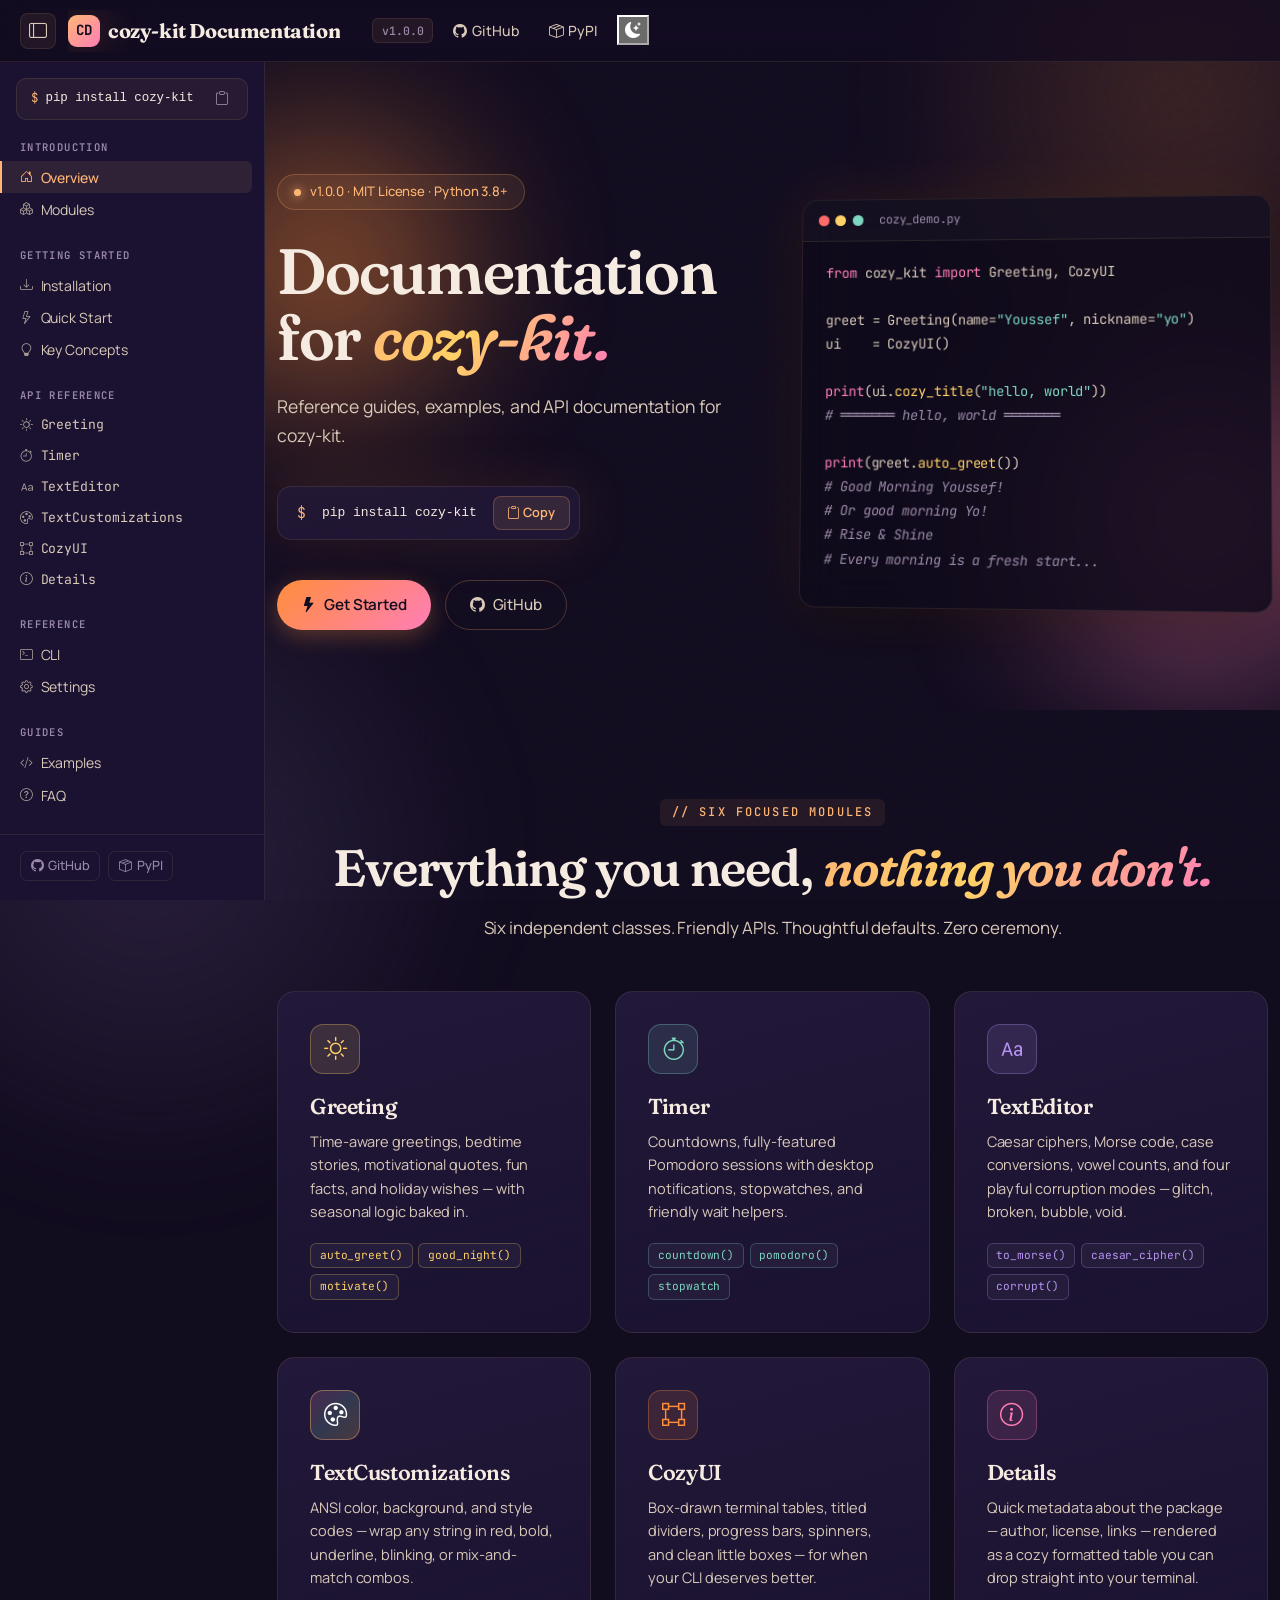
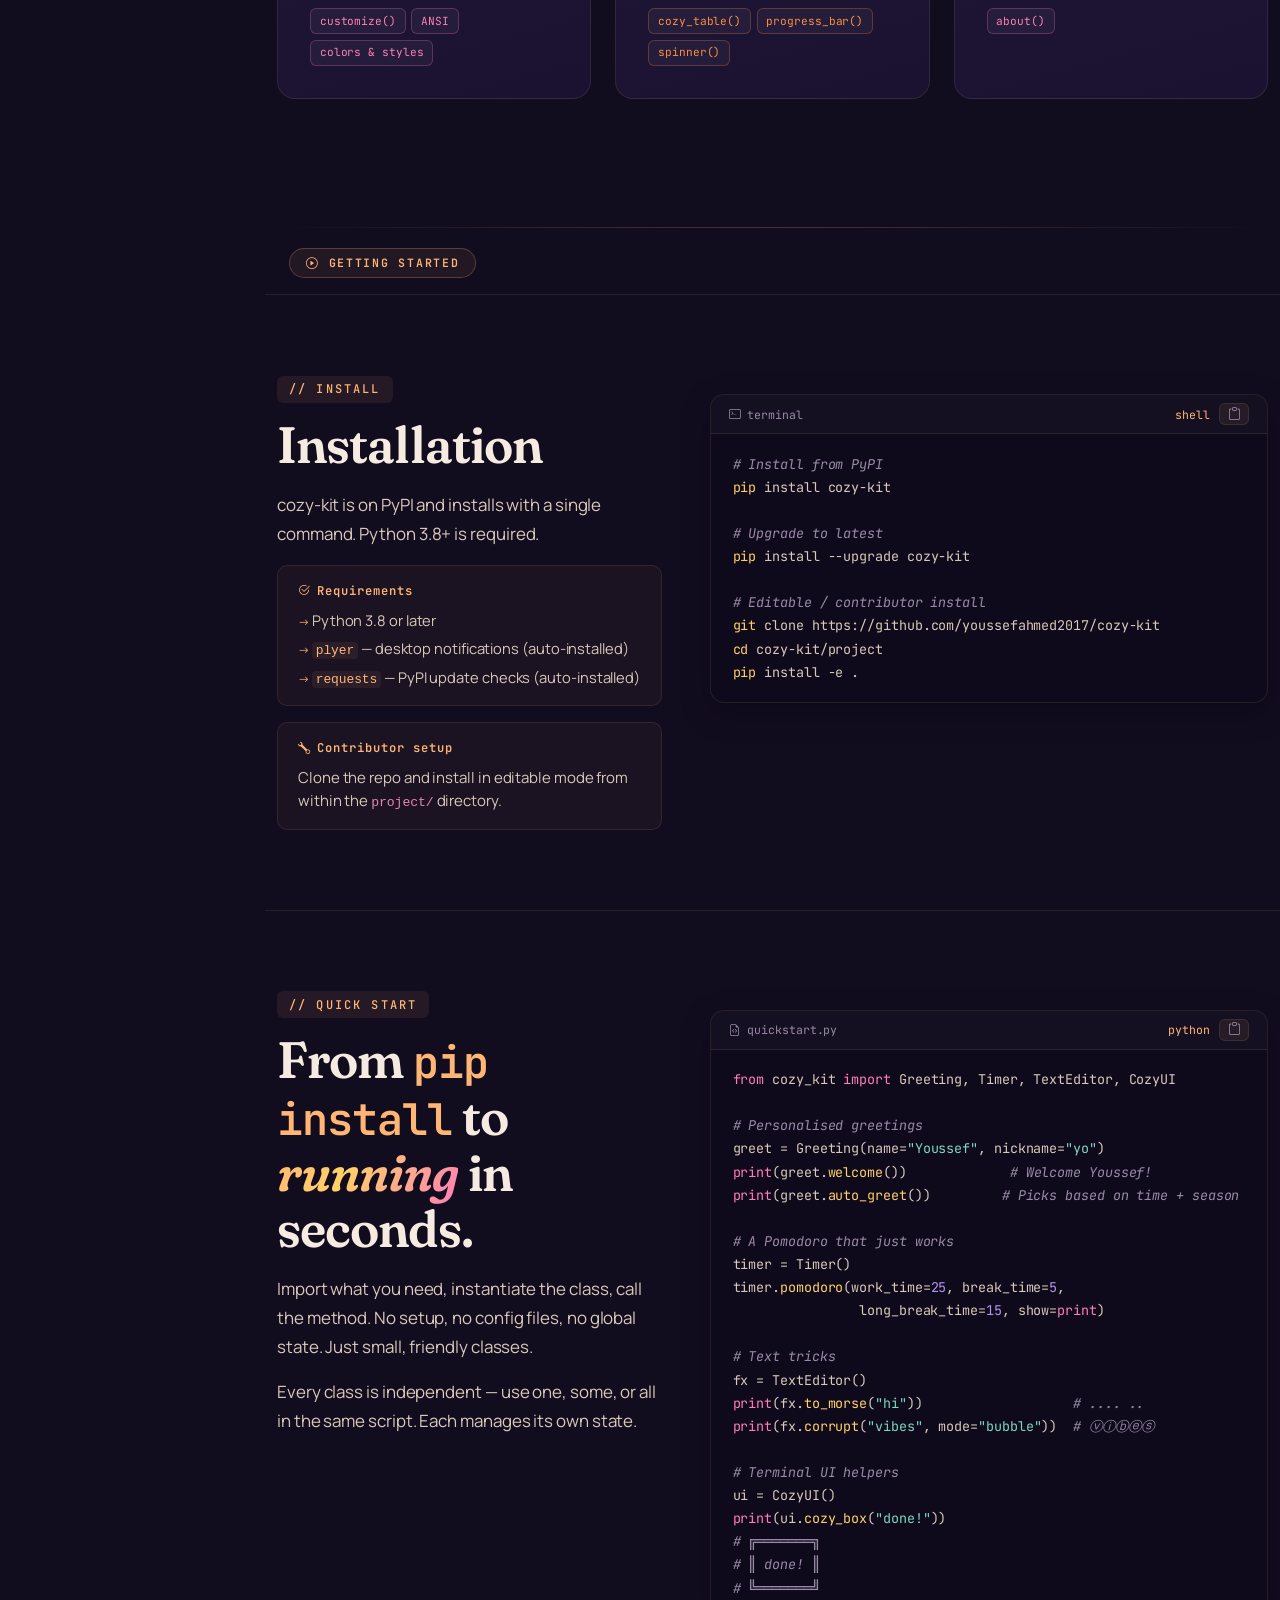
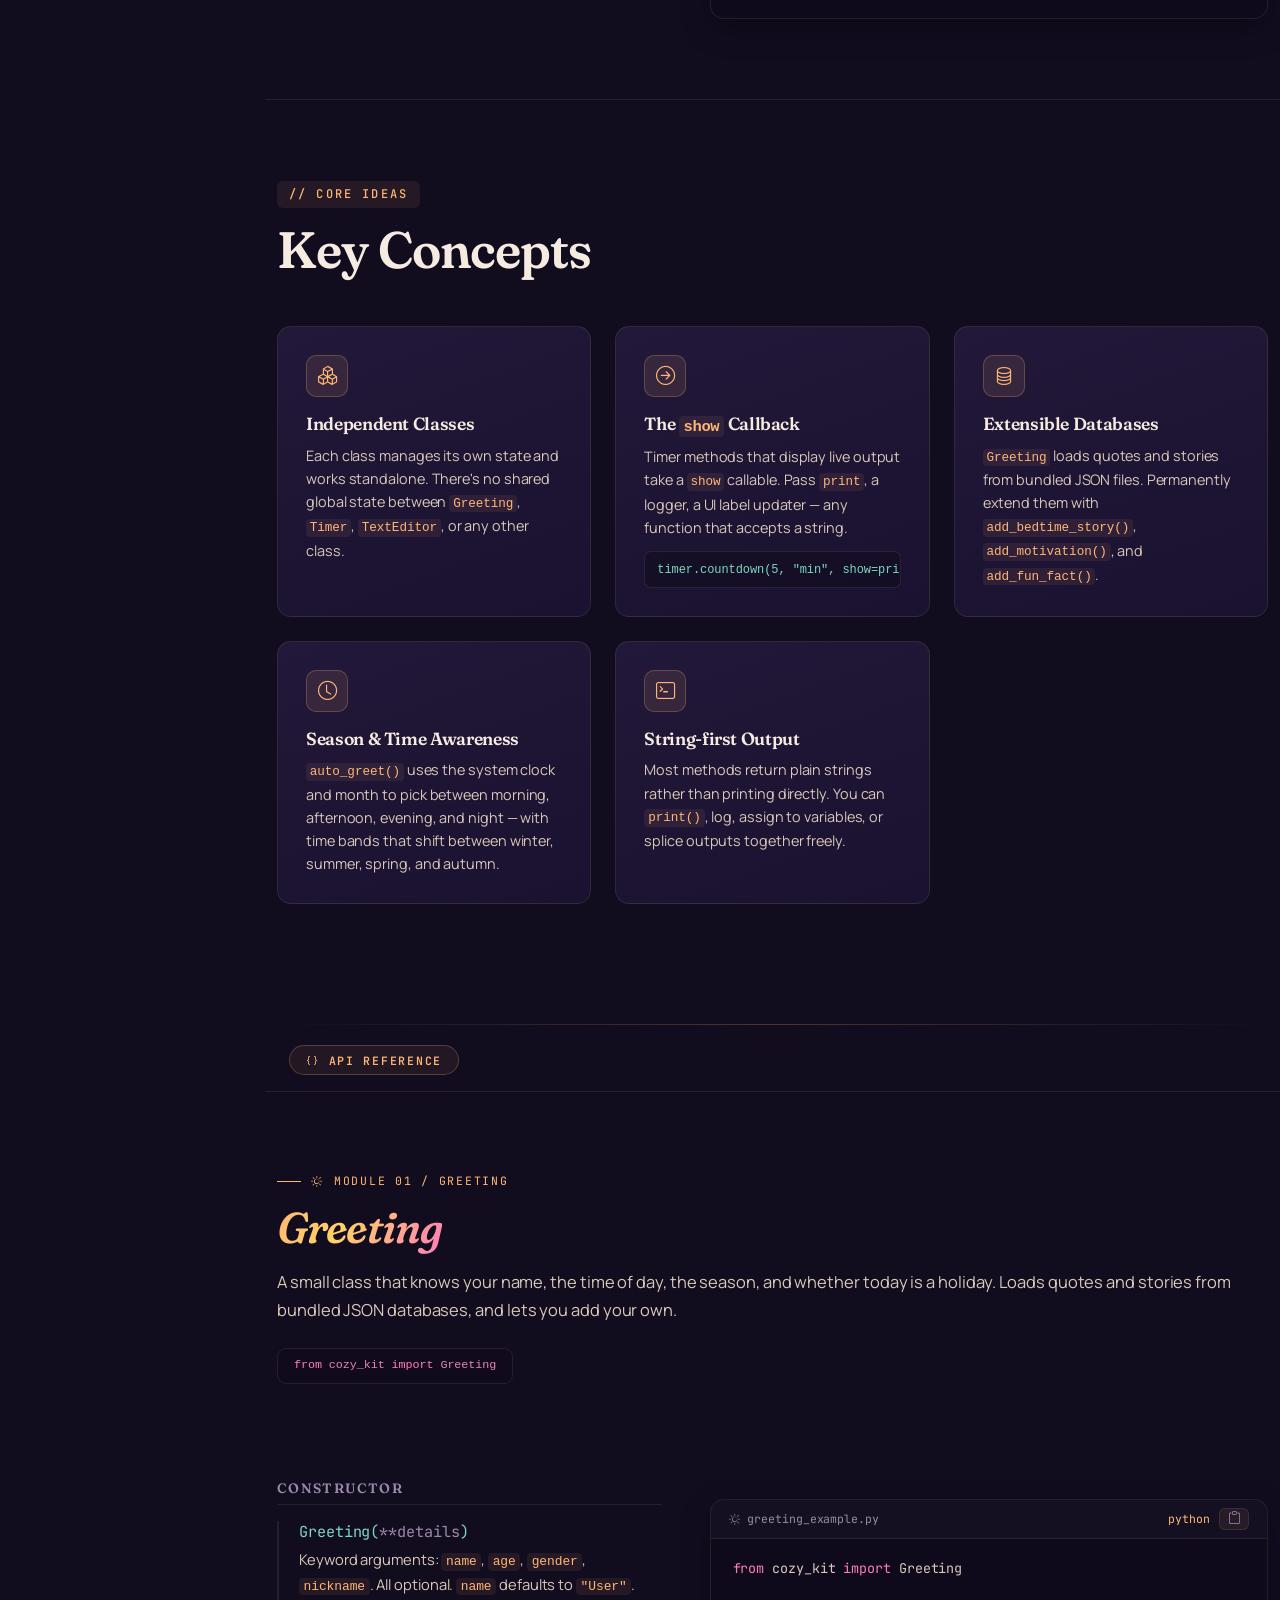
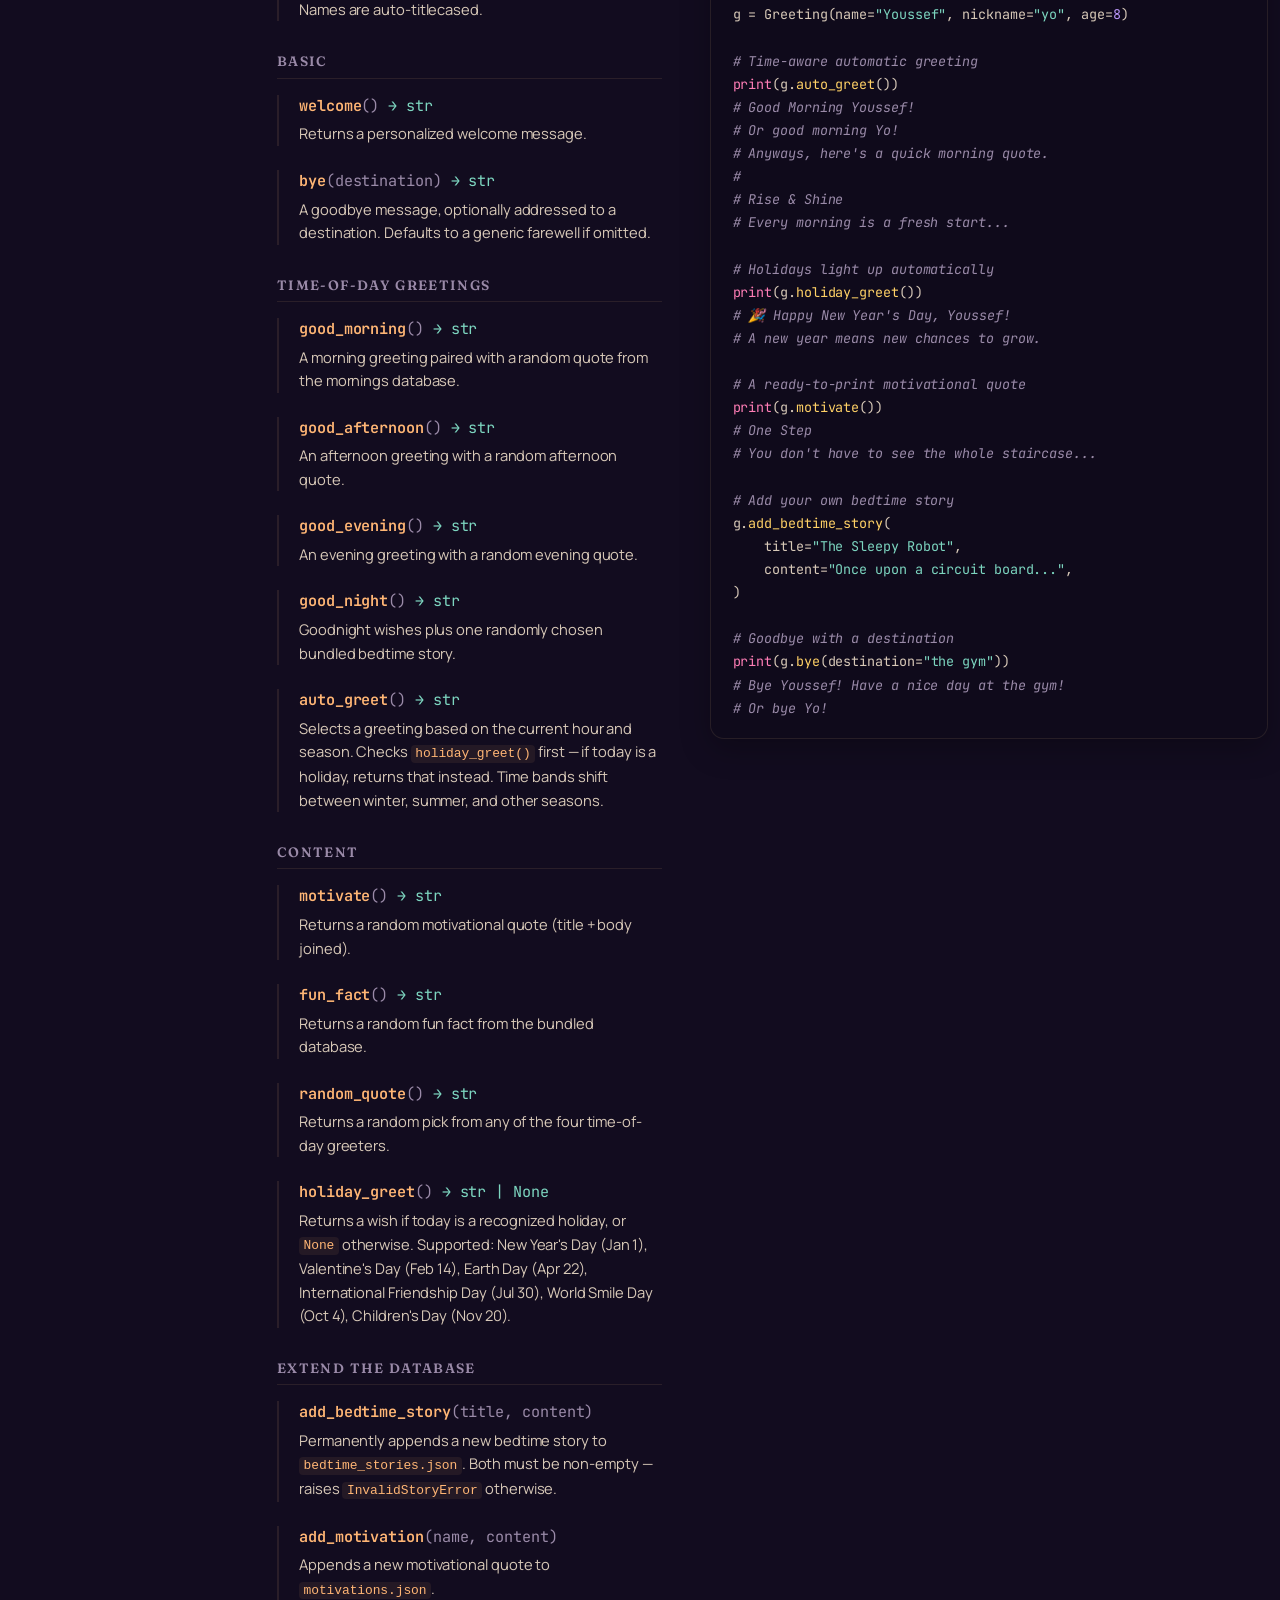
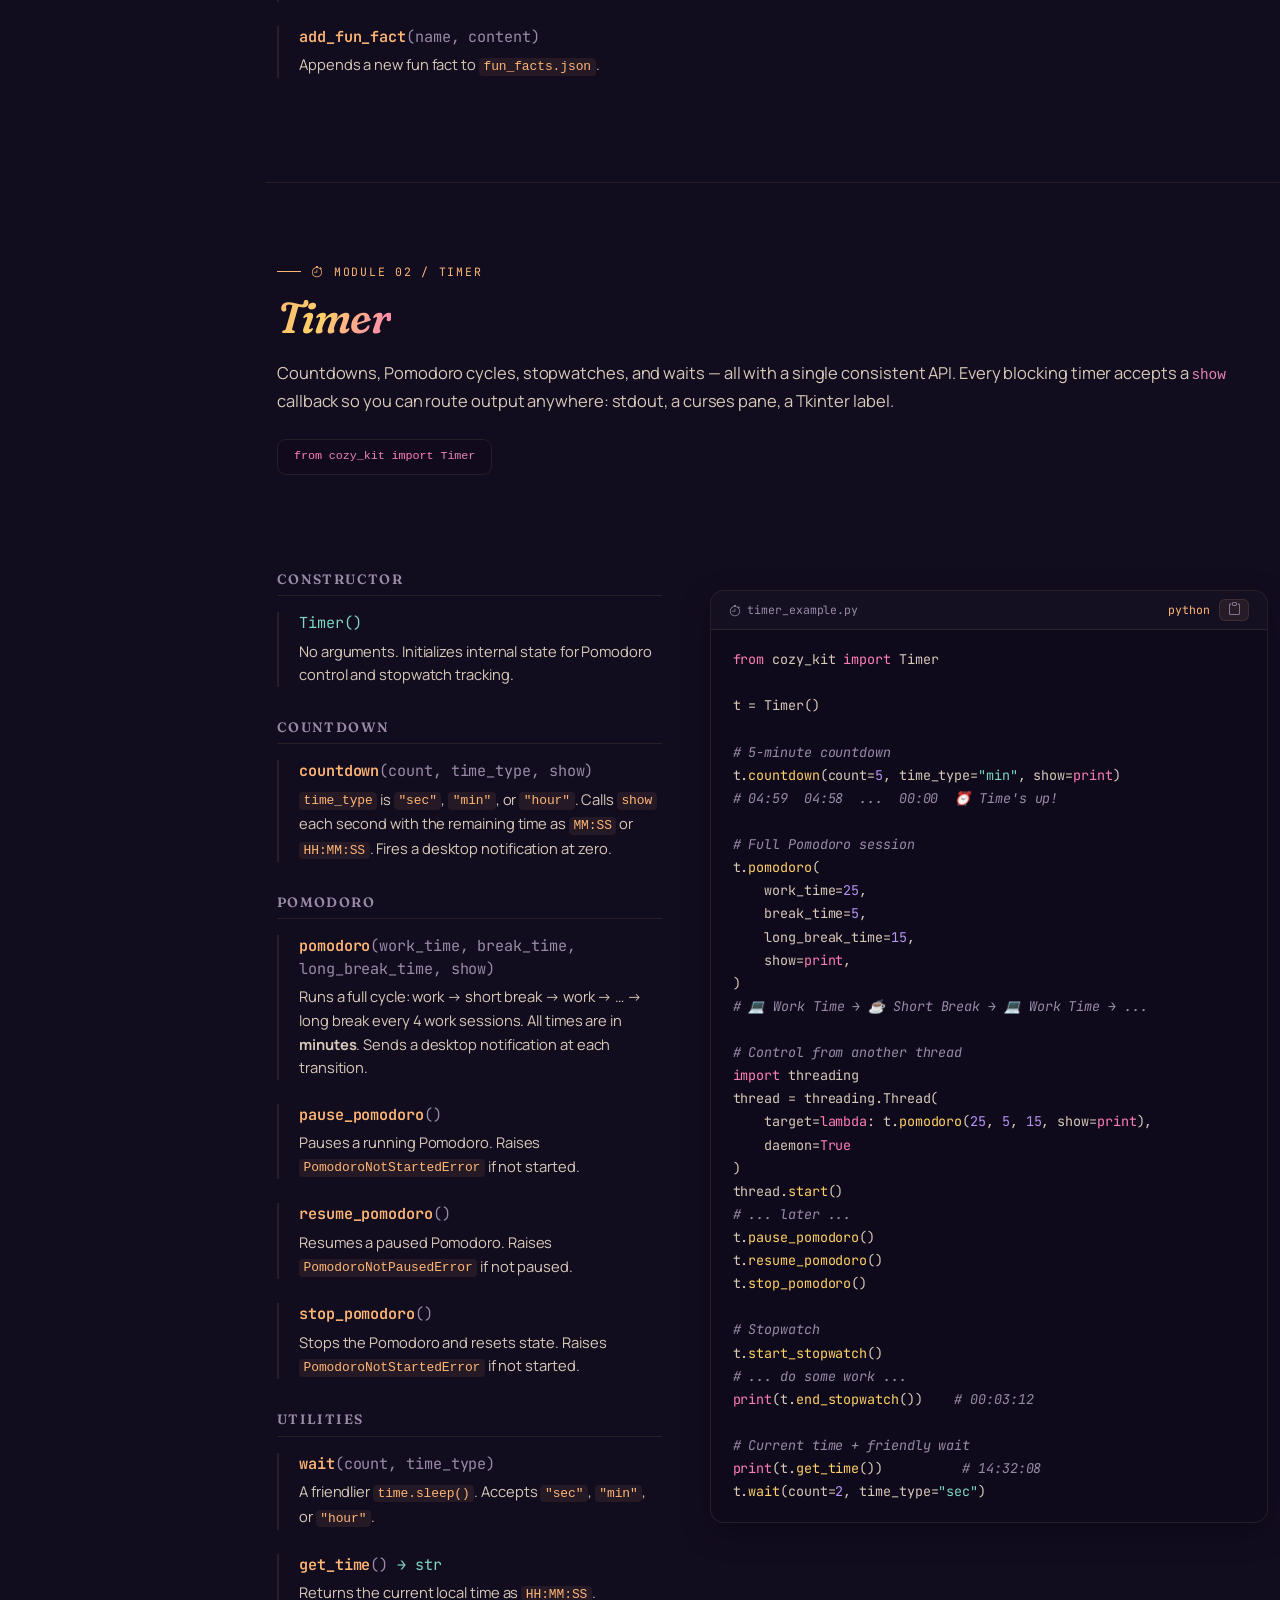
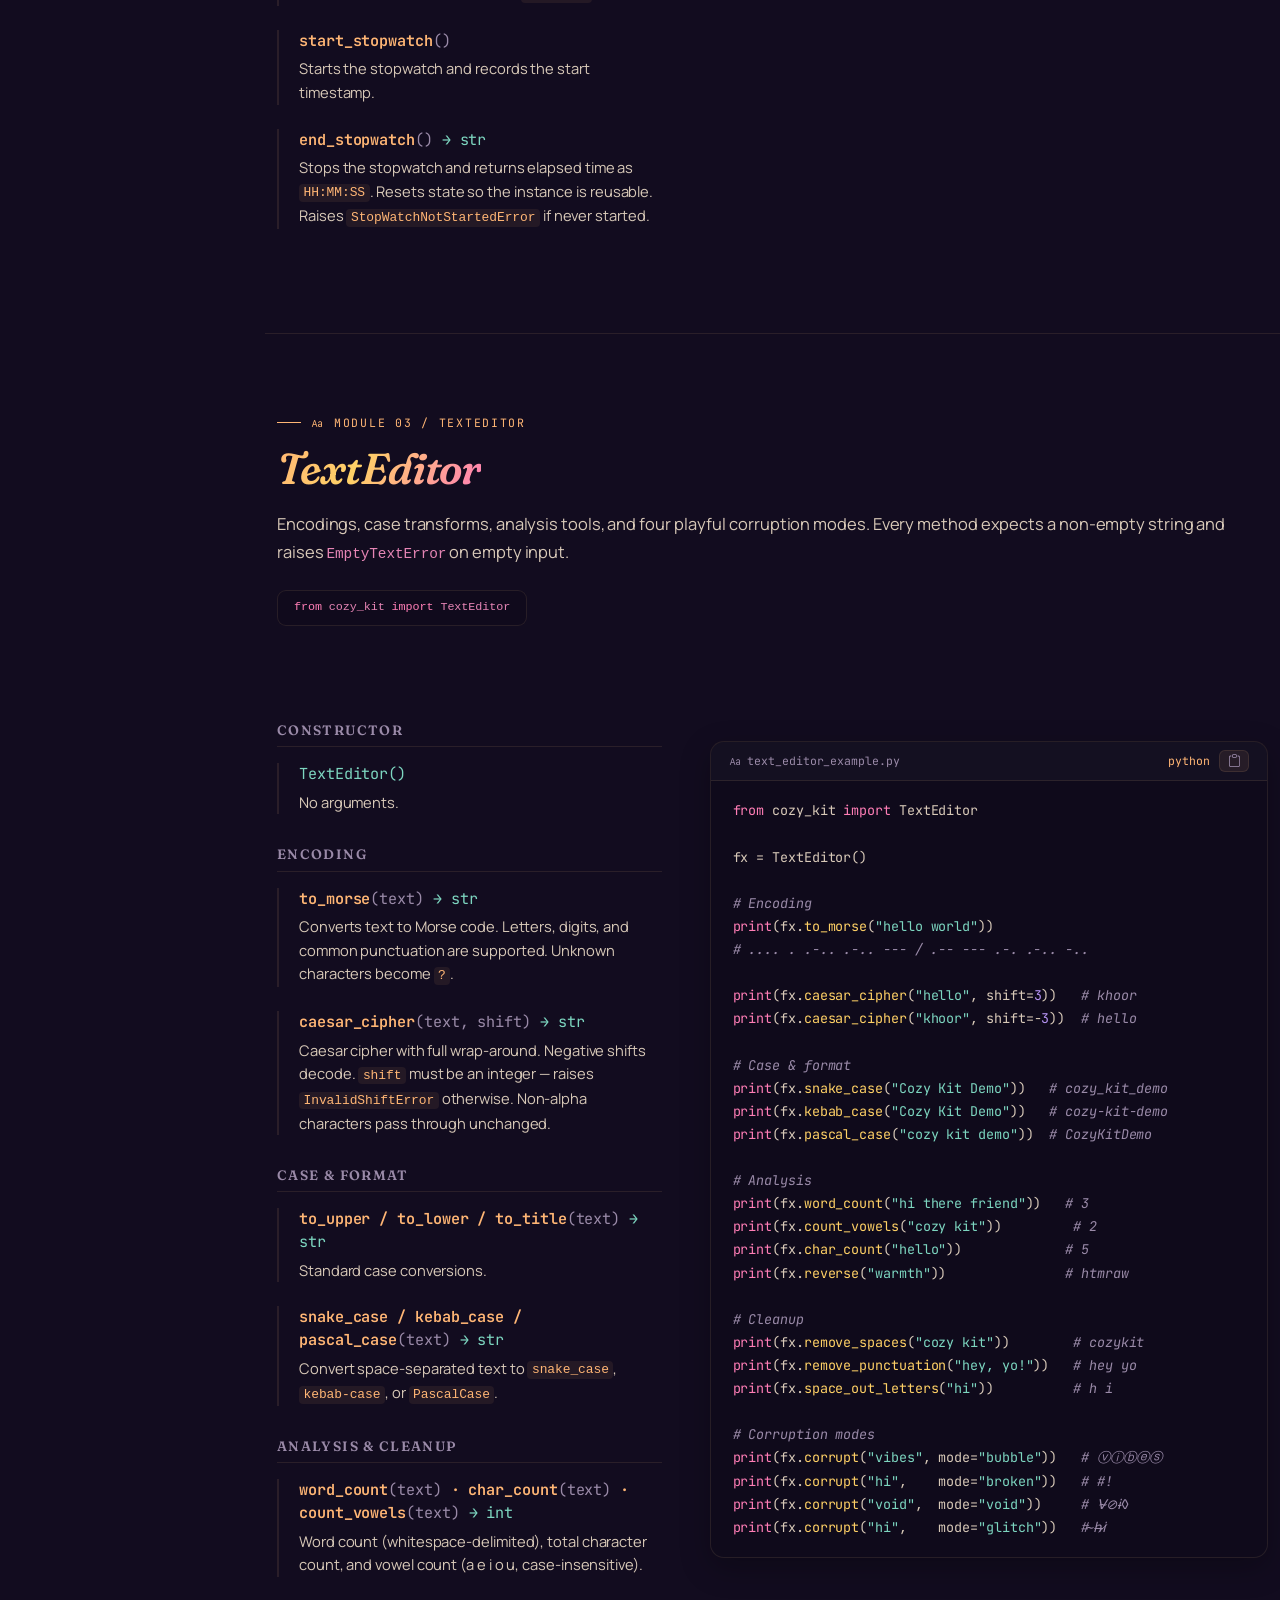
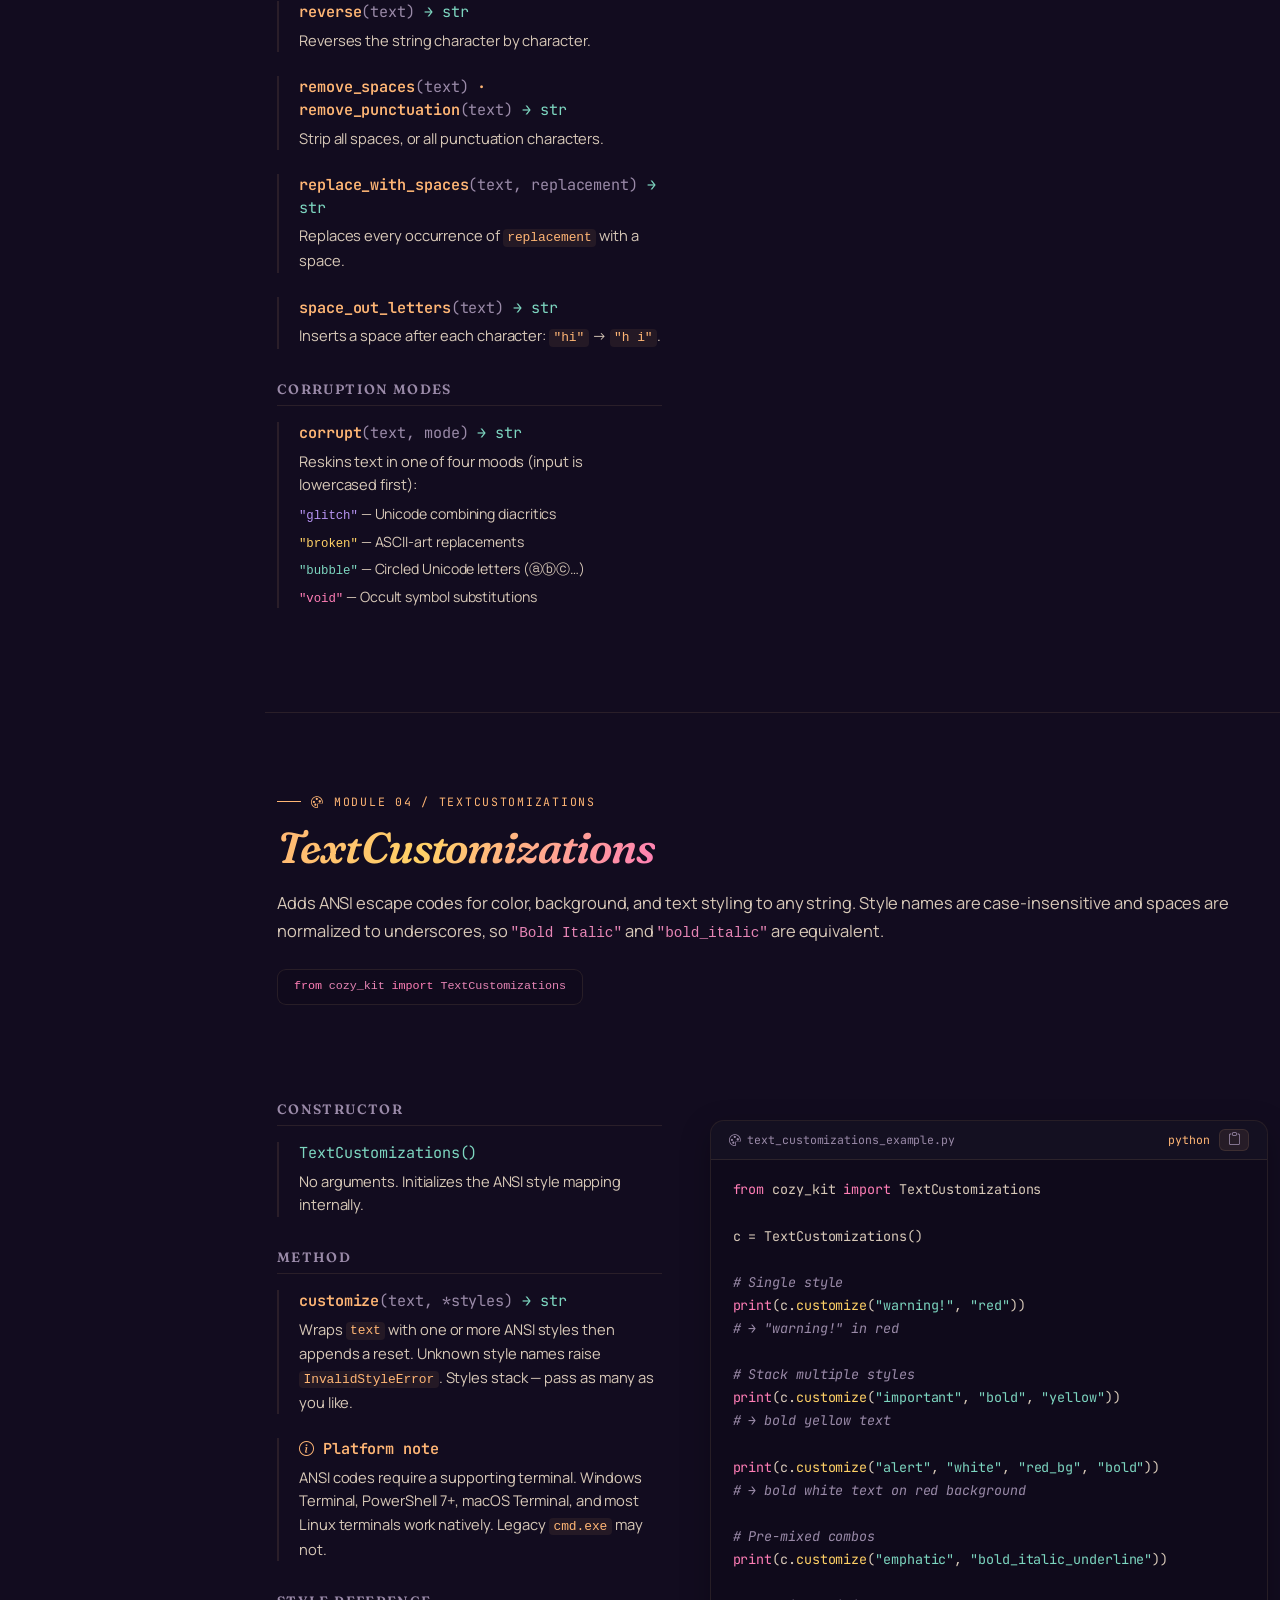
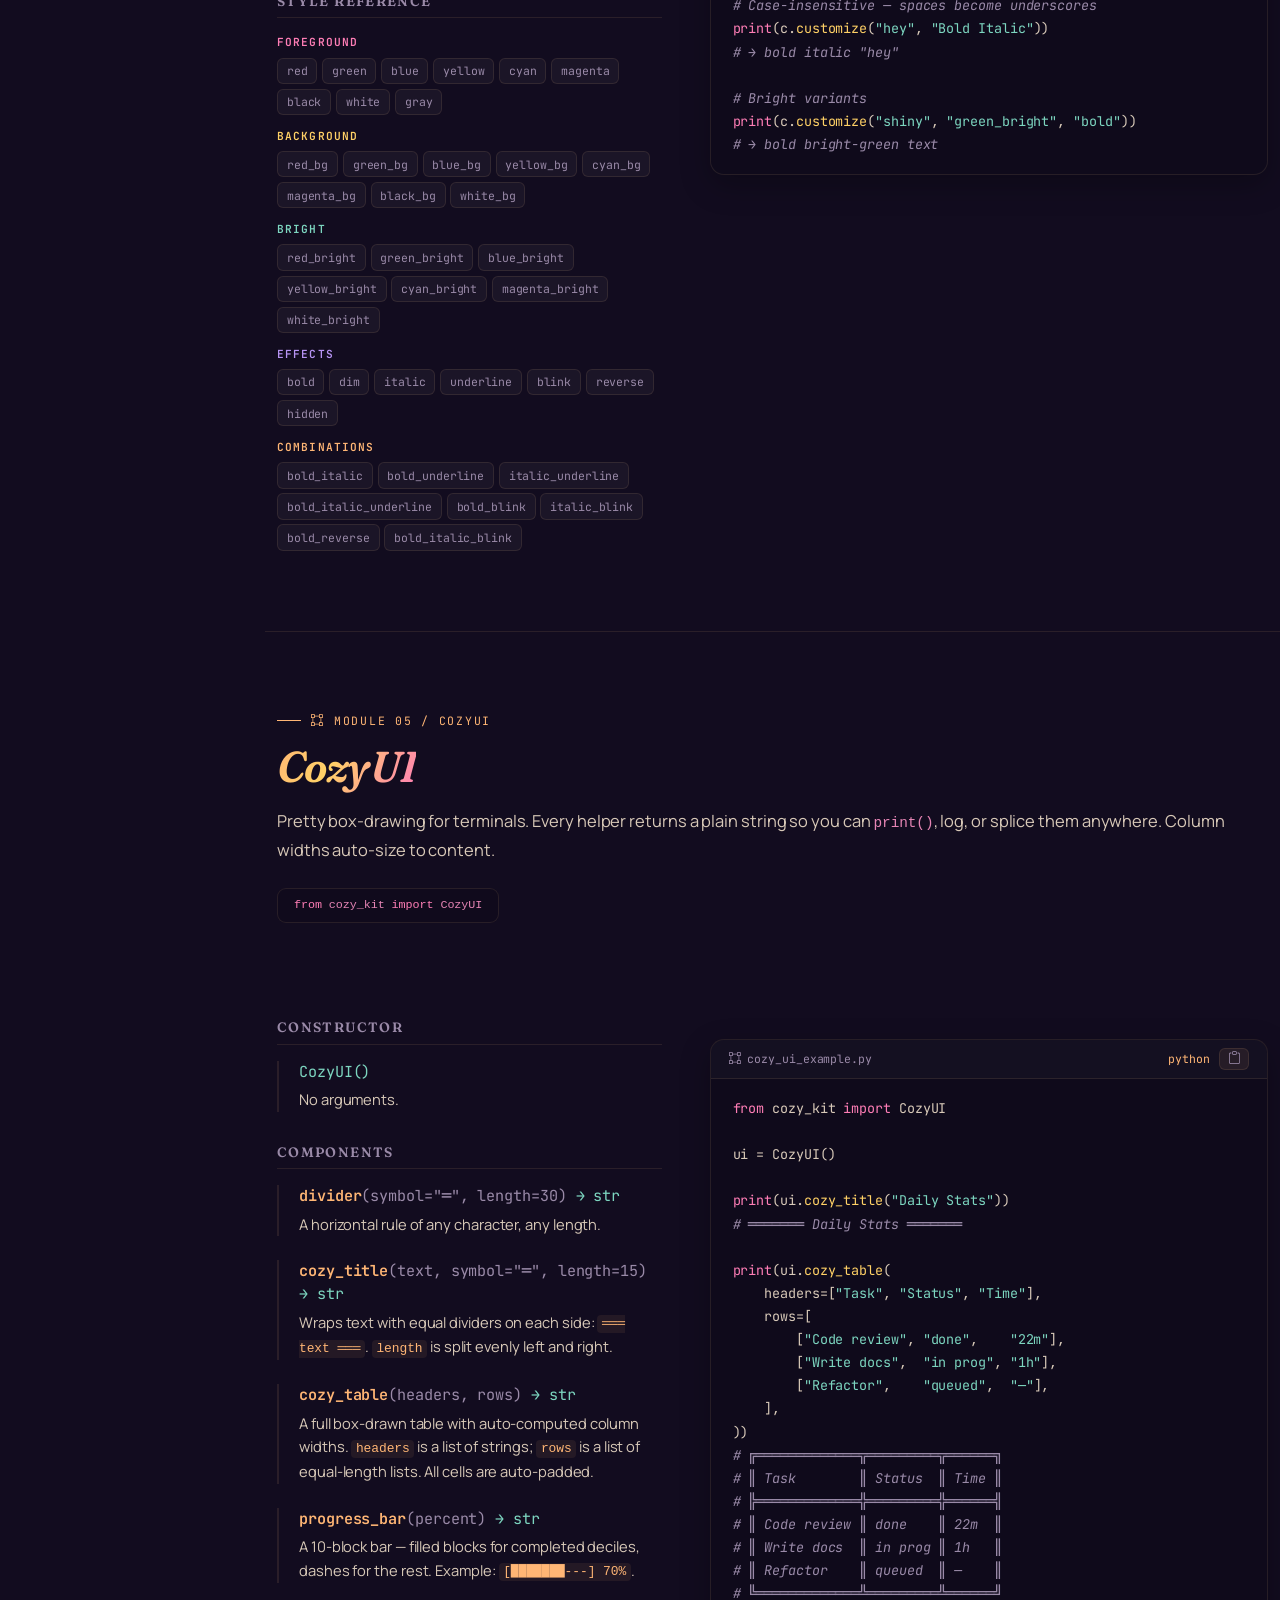
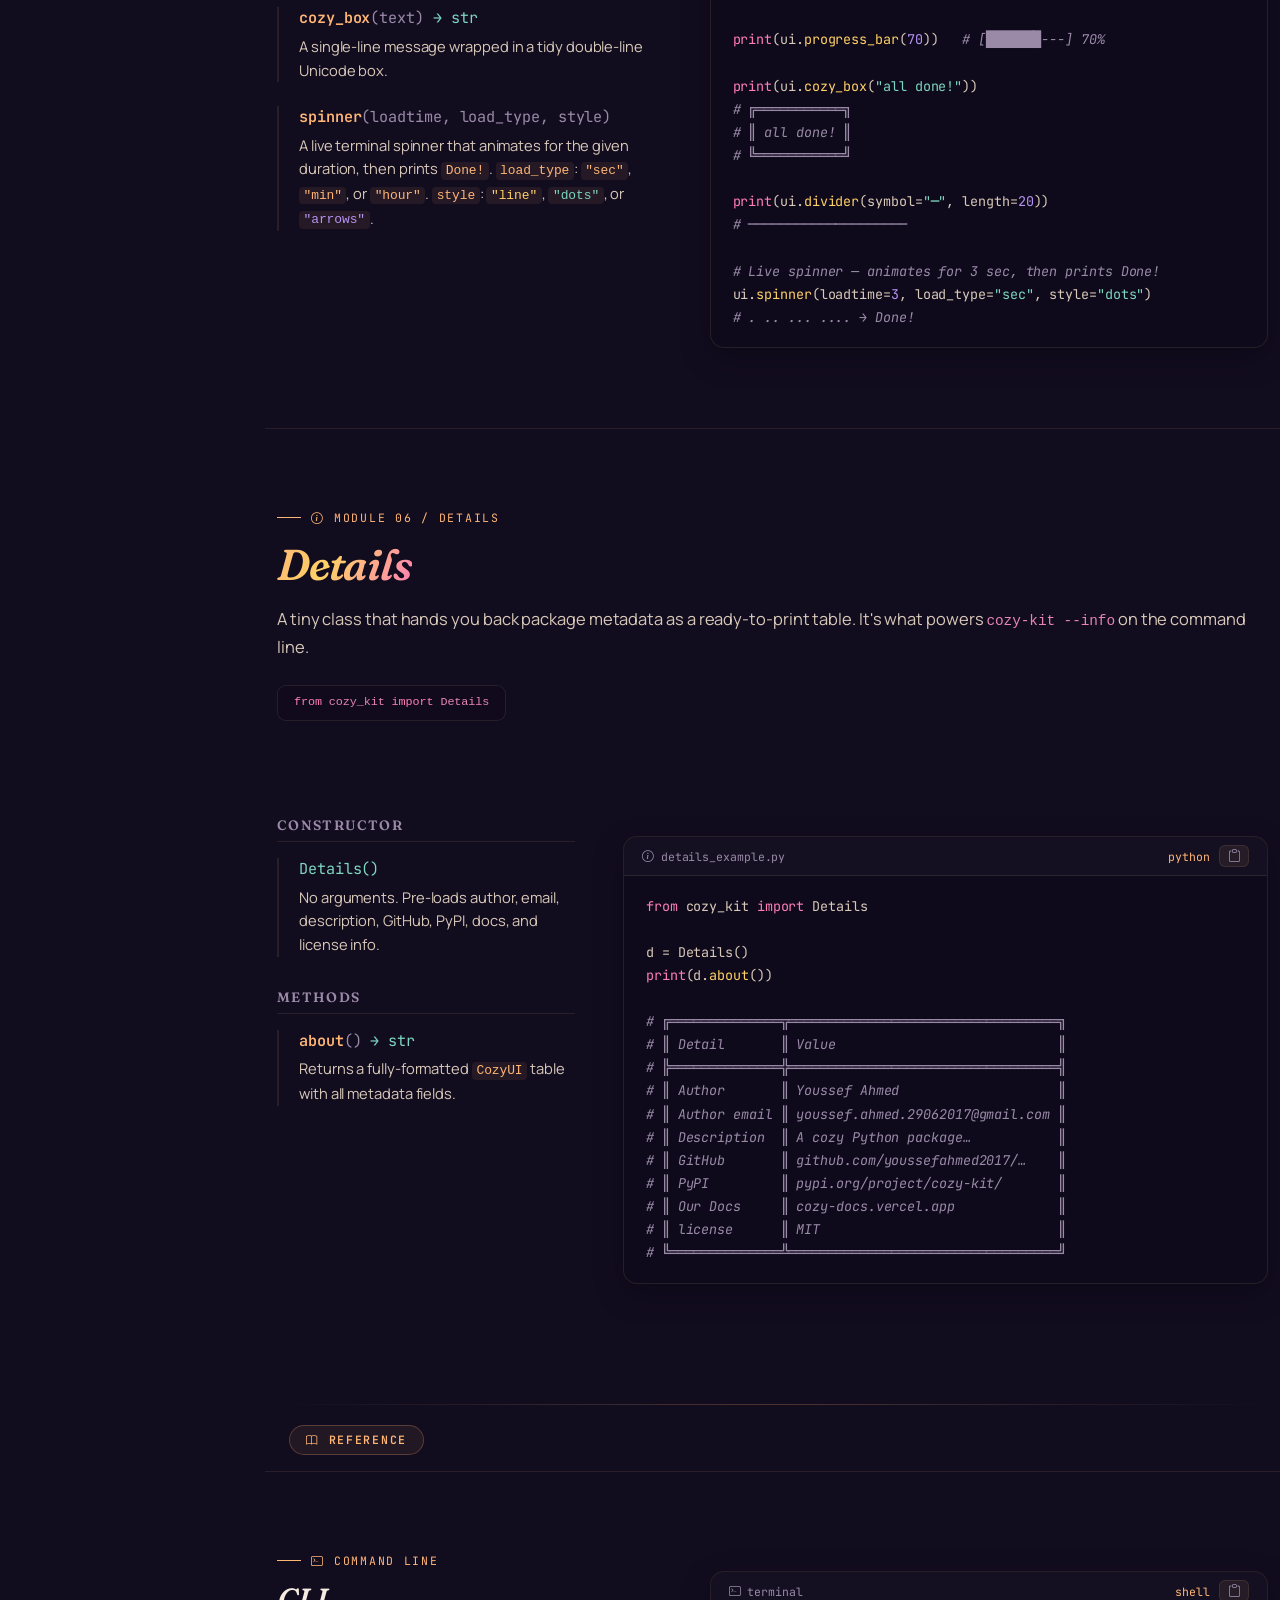
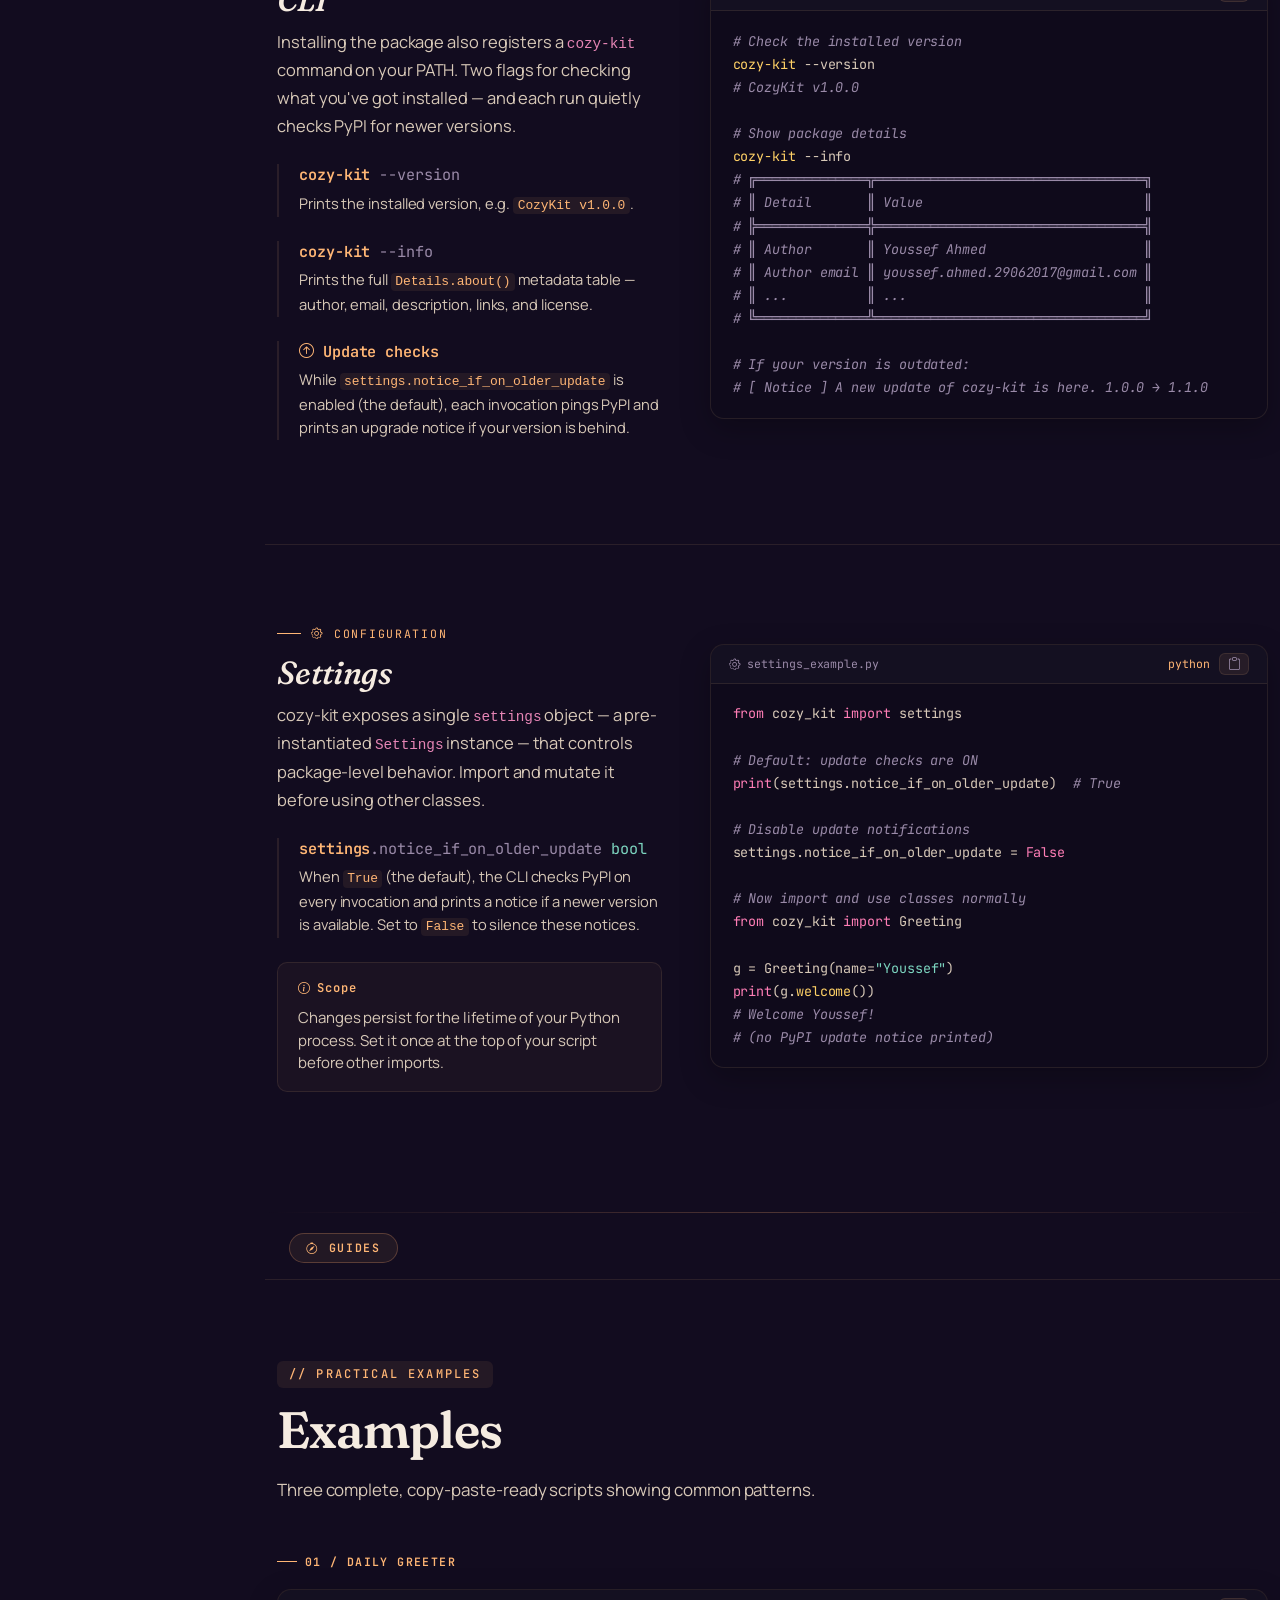
==== commit 6e193cf5: "Update index.html" ====
--- a/index.html
+++ b/index.html
@@ -1,5 +1,5 @@
 <!DOCTYPE html>
-<html lang="en" data-bs-theme="dark">
+<html lang="en" data-bs-theme="dark" data-theme="dark">
 <head>
     <meta charset="UTF-8">
     <meta name="viewport" content="width=device-width, initial-scale=1.0">
@@ -26,7 +26,7 @@
             </button>
             <a class="navbar-brand" href="#intro">
                 <span class="brand-mark">CD</span>
-                cozy-kit Documentations
+                cozy-kit Documentation
             </a>
         </div>
         <div class="navbar-right">
@@ -39,6 +39,9 @@
                 <i class="bi bi-box-seam"></i>
                 <span class="d-none d-sm-inline">PyPI</span>
             </a>
+            <button class="theme-toggle-btn" id="themeToggle" aria-label="Toggle light/dark theme" title="Toggle theme">
+                <i class="bi bi-moon-stars-fill" id="themeIcon"></i>
+            </button>
         </div>
     </div>
 </nav>
@@ -155,14 +158,11 @@
                         <span>v1.0.0 · MIT License · Python 3.8+</span>
                     </div>
                     <h1>
-                        A warm little <br>
-                        Python toolkit, <br>
-                        <span class="accent">made cozy.</span>
+                        Documentation for
+                        <span class="accent">cozy-kit.</span>
                     </h1>
                     <p class="hero-sub">
-                        Greetings that know the time of day. Pomodoro timers that don't shout.
-                        Text utilities, terminal UI helpers, and a few bedtime stories — all
-                        bundled into one quiet, friendly package.
+                        Reference guides, examples, and API documentation for cozy-kit.
                     </p>
                     <div class="install-card mb-3">
                         <span class="prompt">$</span>
@@ -757,7 +757,7 @@
                     <h4 class="method-group-title">Analysis &amp; Cleanup</h4>
                     <div class="method-block">
                         <div class="method-name">word_count<span class="args">(text)</span> · char_count<span class="args">(text)</span> · count_vowels<span class="args">(text)</span> <span class="ret">→ int</span></div>
-                        <p class="method-desc">Word count (whitespace-delimited), total character count, and vowel count (a e i o u, case-insensitive).<10/p>
+                        <p class="method-desc">Word count (whitespace-delimited), total character count, and vowel count (a e i o u, case-insensitive).</p>
                     </div>
                     <div class="method-block">
                         <div class="method-name">reverse<span class="args">(text)</span> <span class="ret">→ str</span></div>
@@ -1409,7 +1409,7 @@
             <div class="col-md-5">
                 <a class="navbar-brand" href="#intro">
                 <span class="brand-mark">CD</span>
-                cozy-kit Documentations
+                cozy-kit Documentation
             </a>
                 <p style="color:var(--text-muted);font-size:.95rem;line-height:1.7;max-width:400px;">
                     A cozy Python package with greetings, timers, and text utilities.
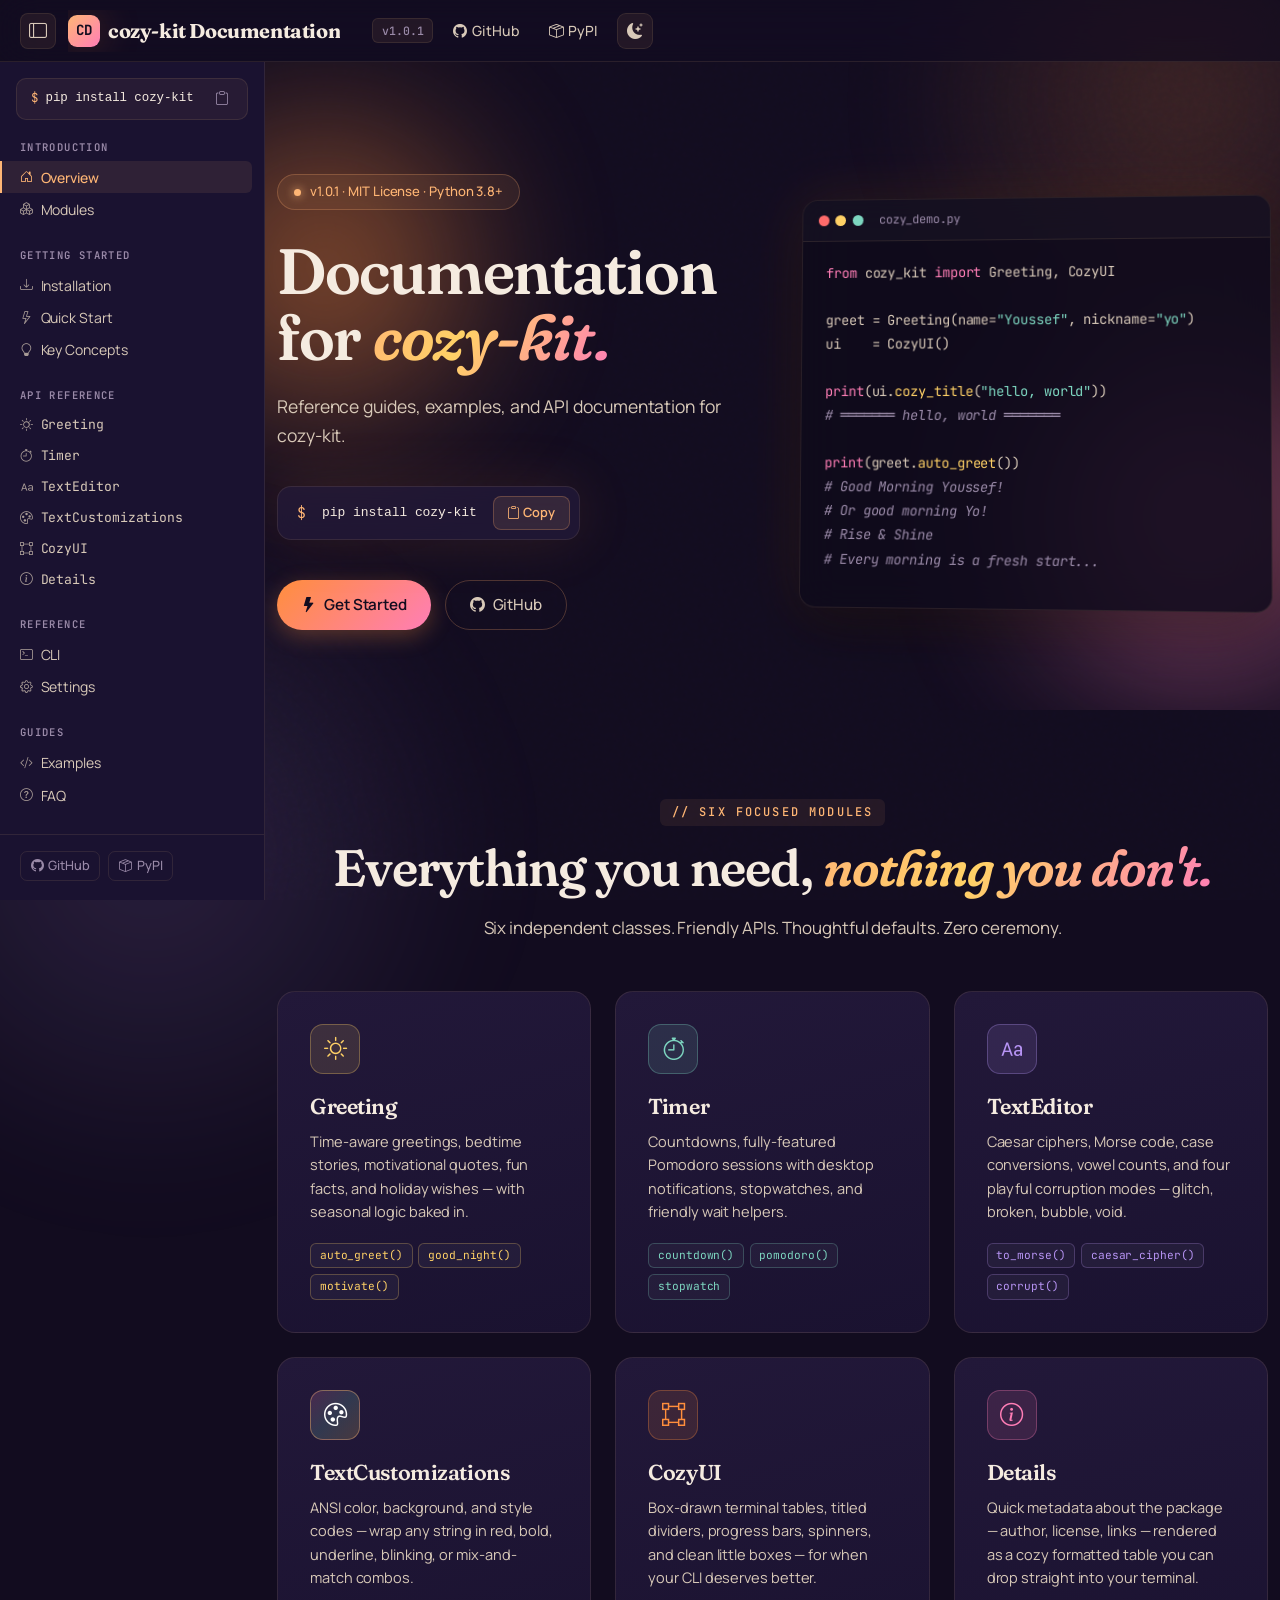
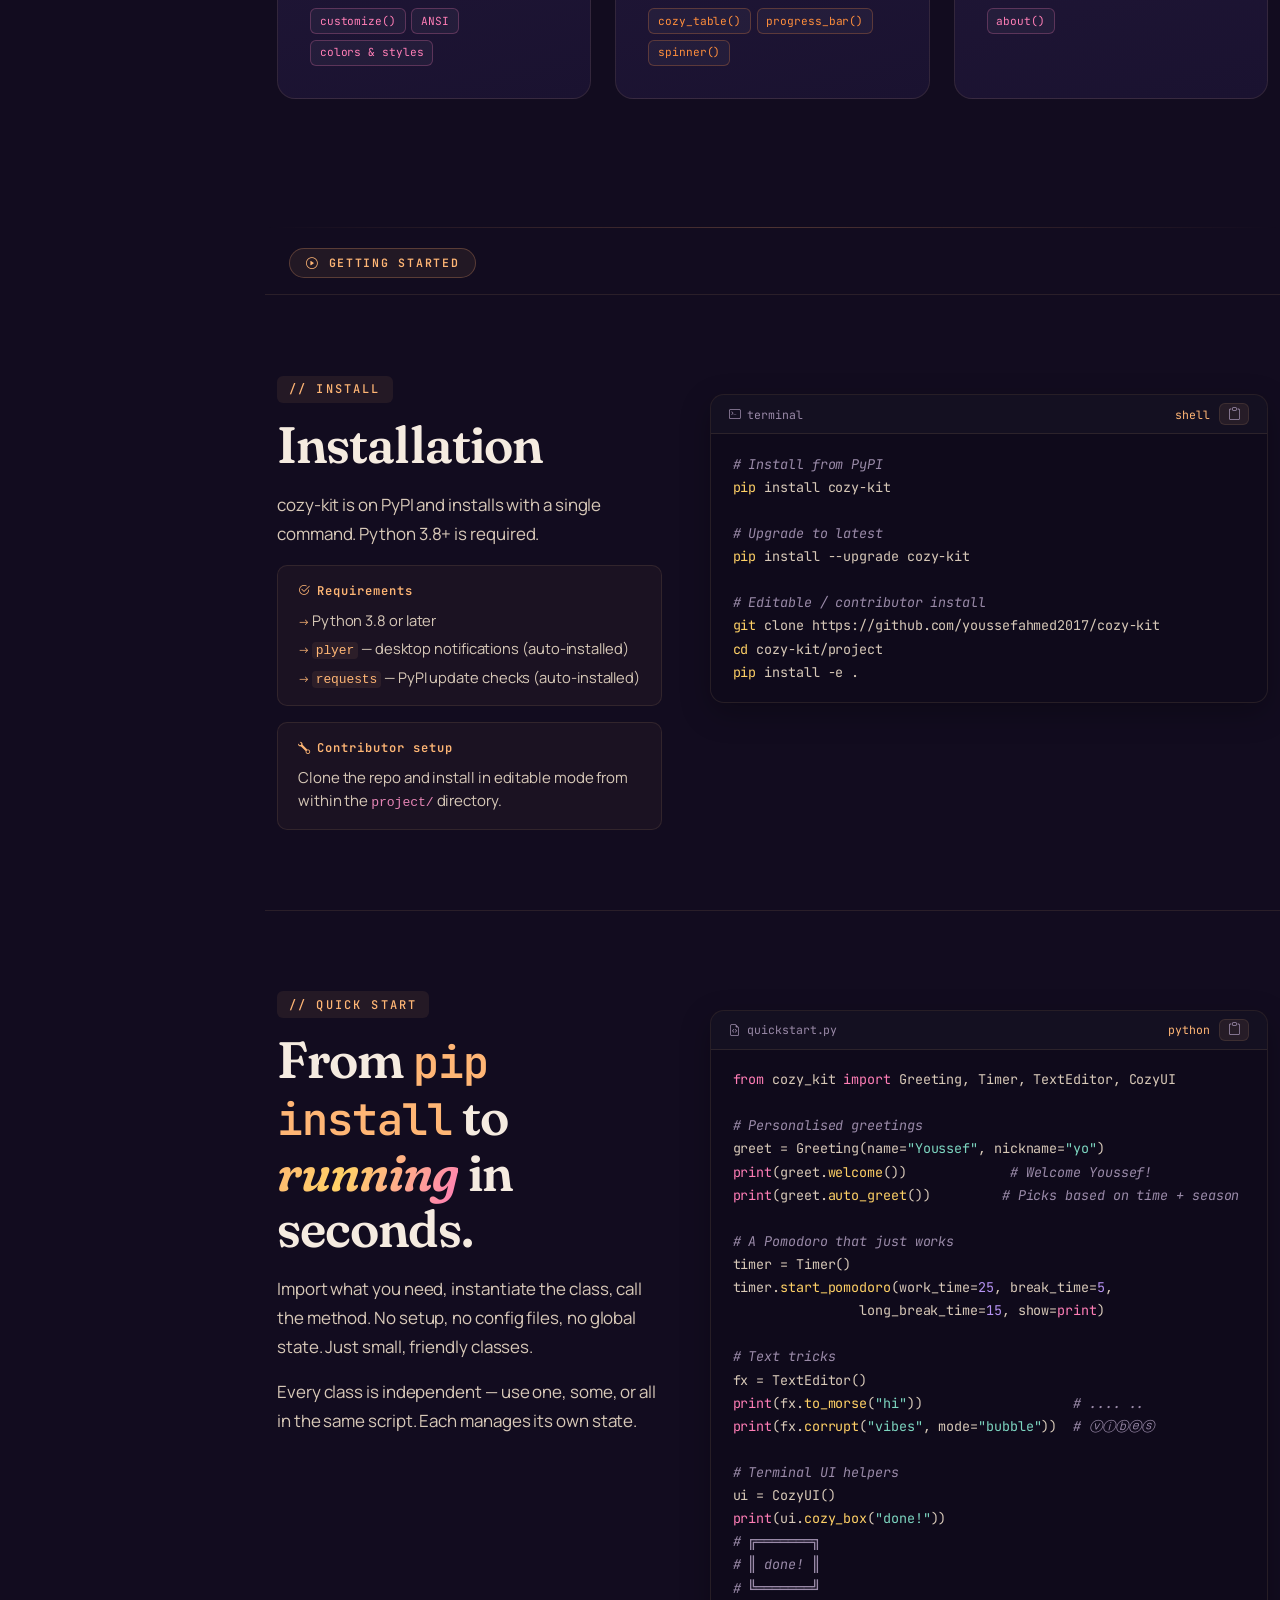
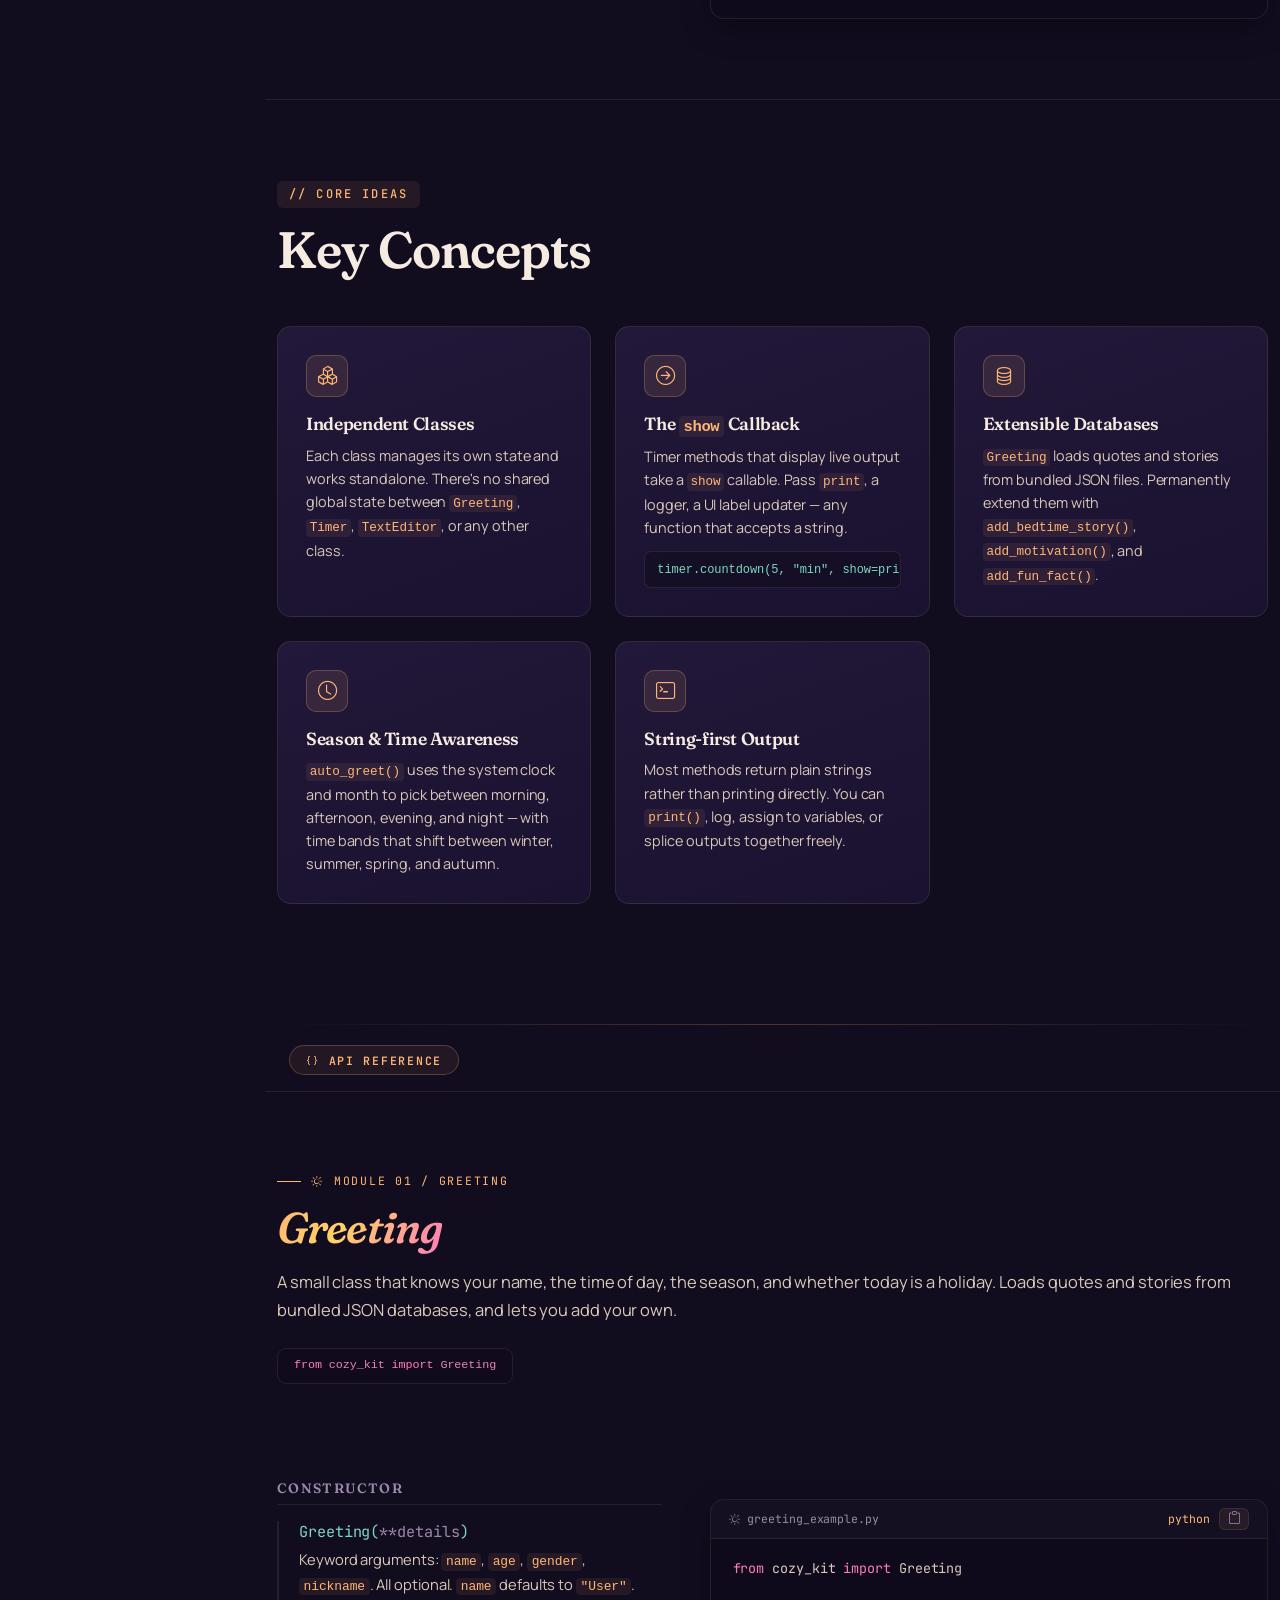
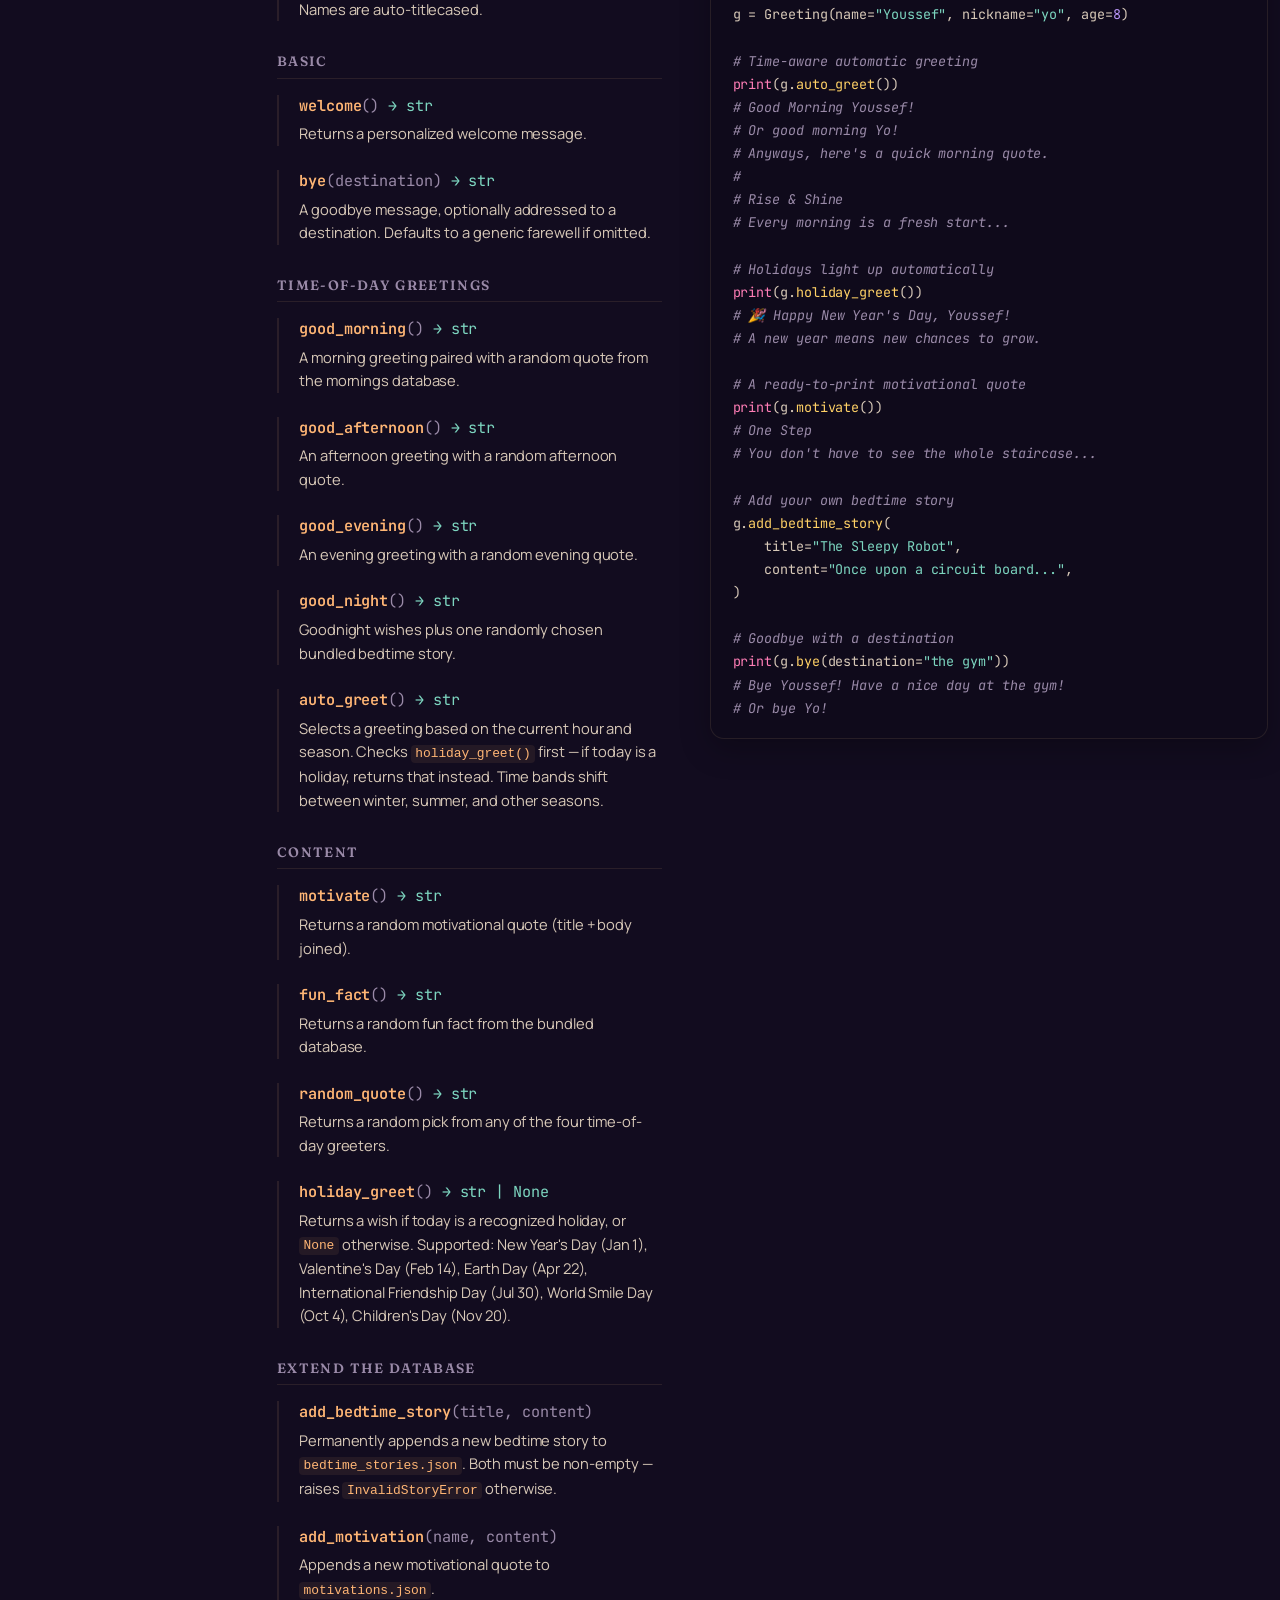
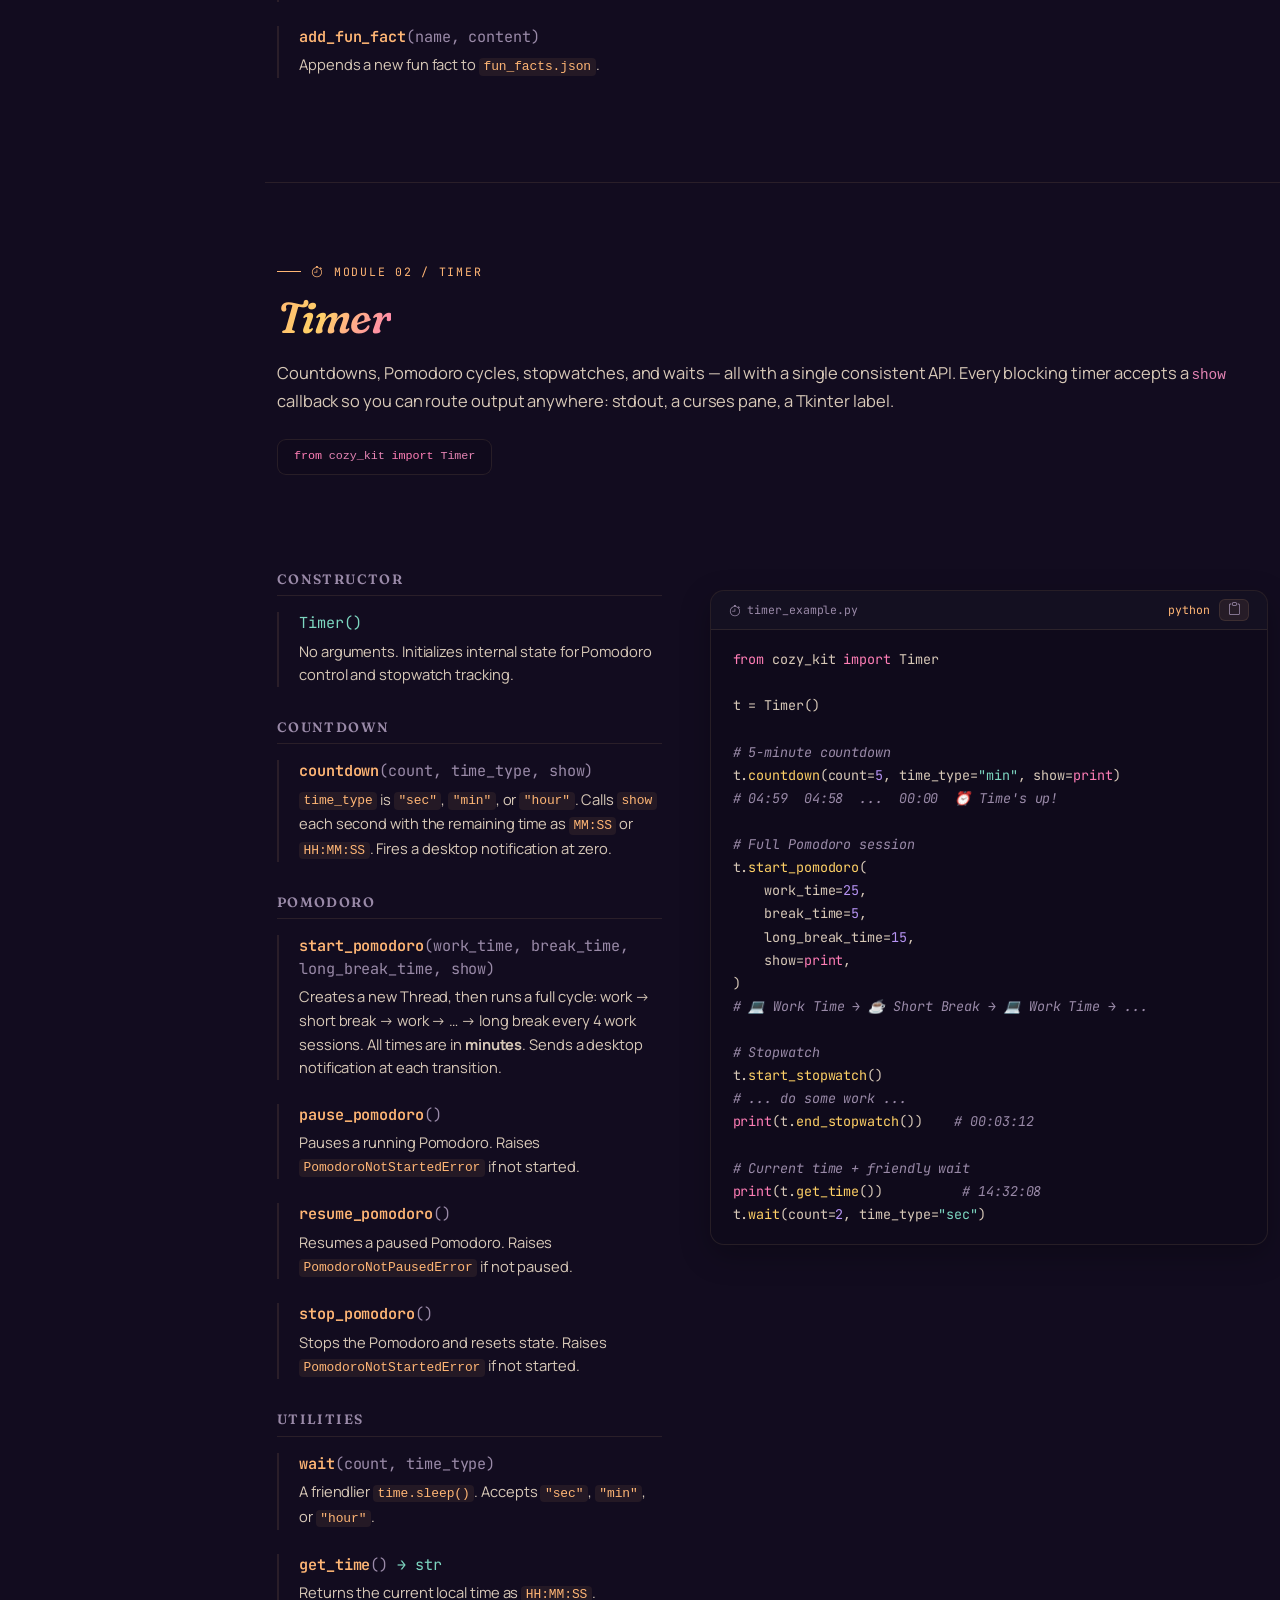
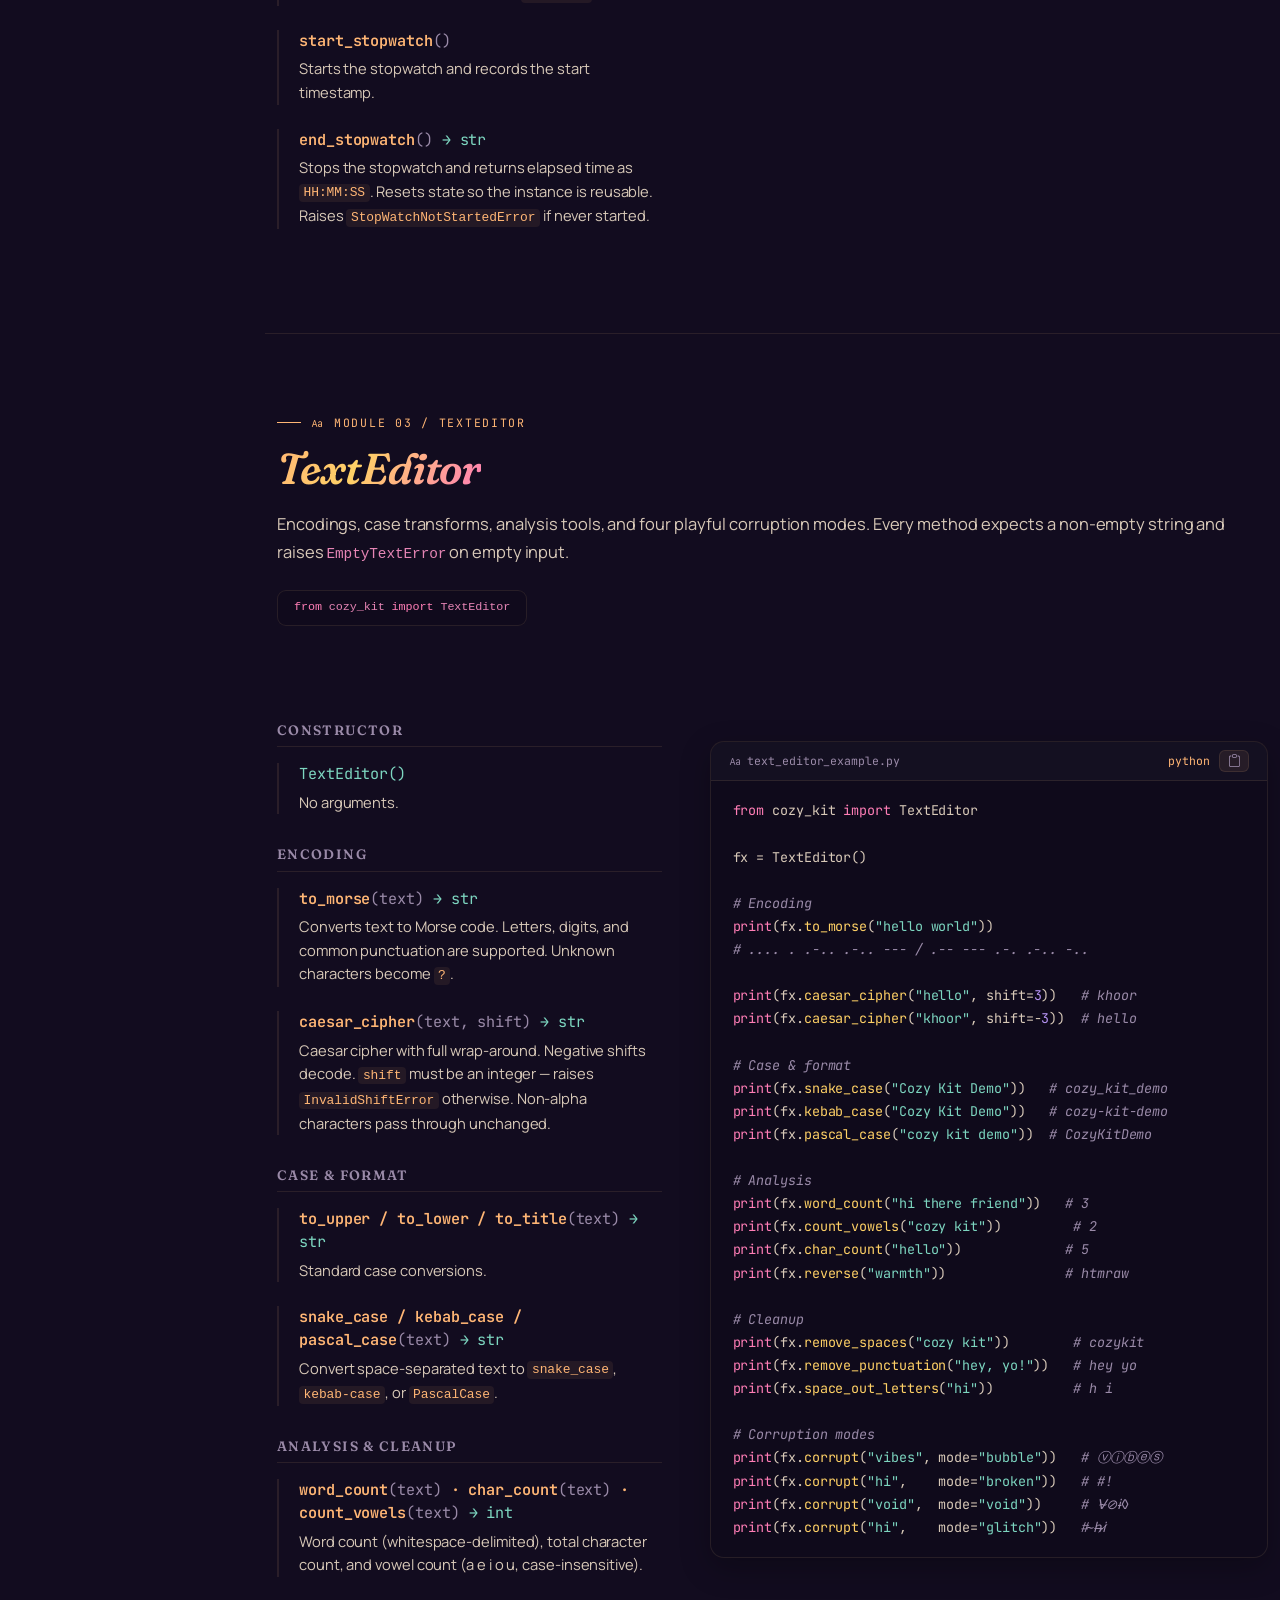
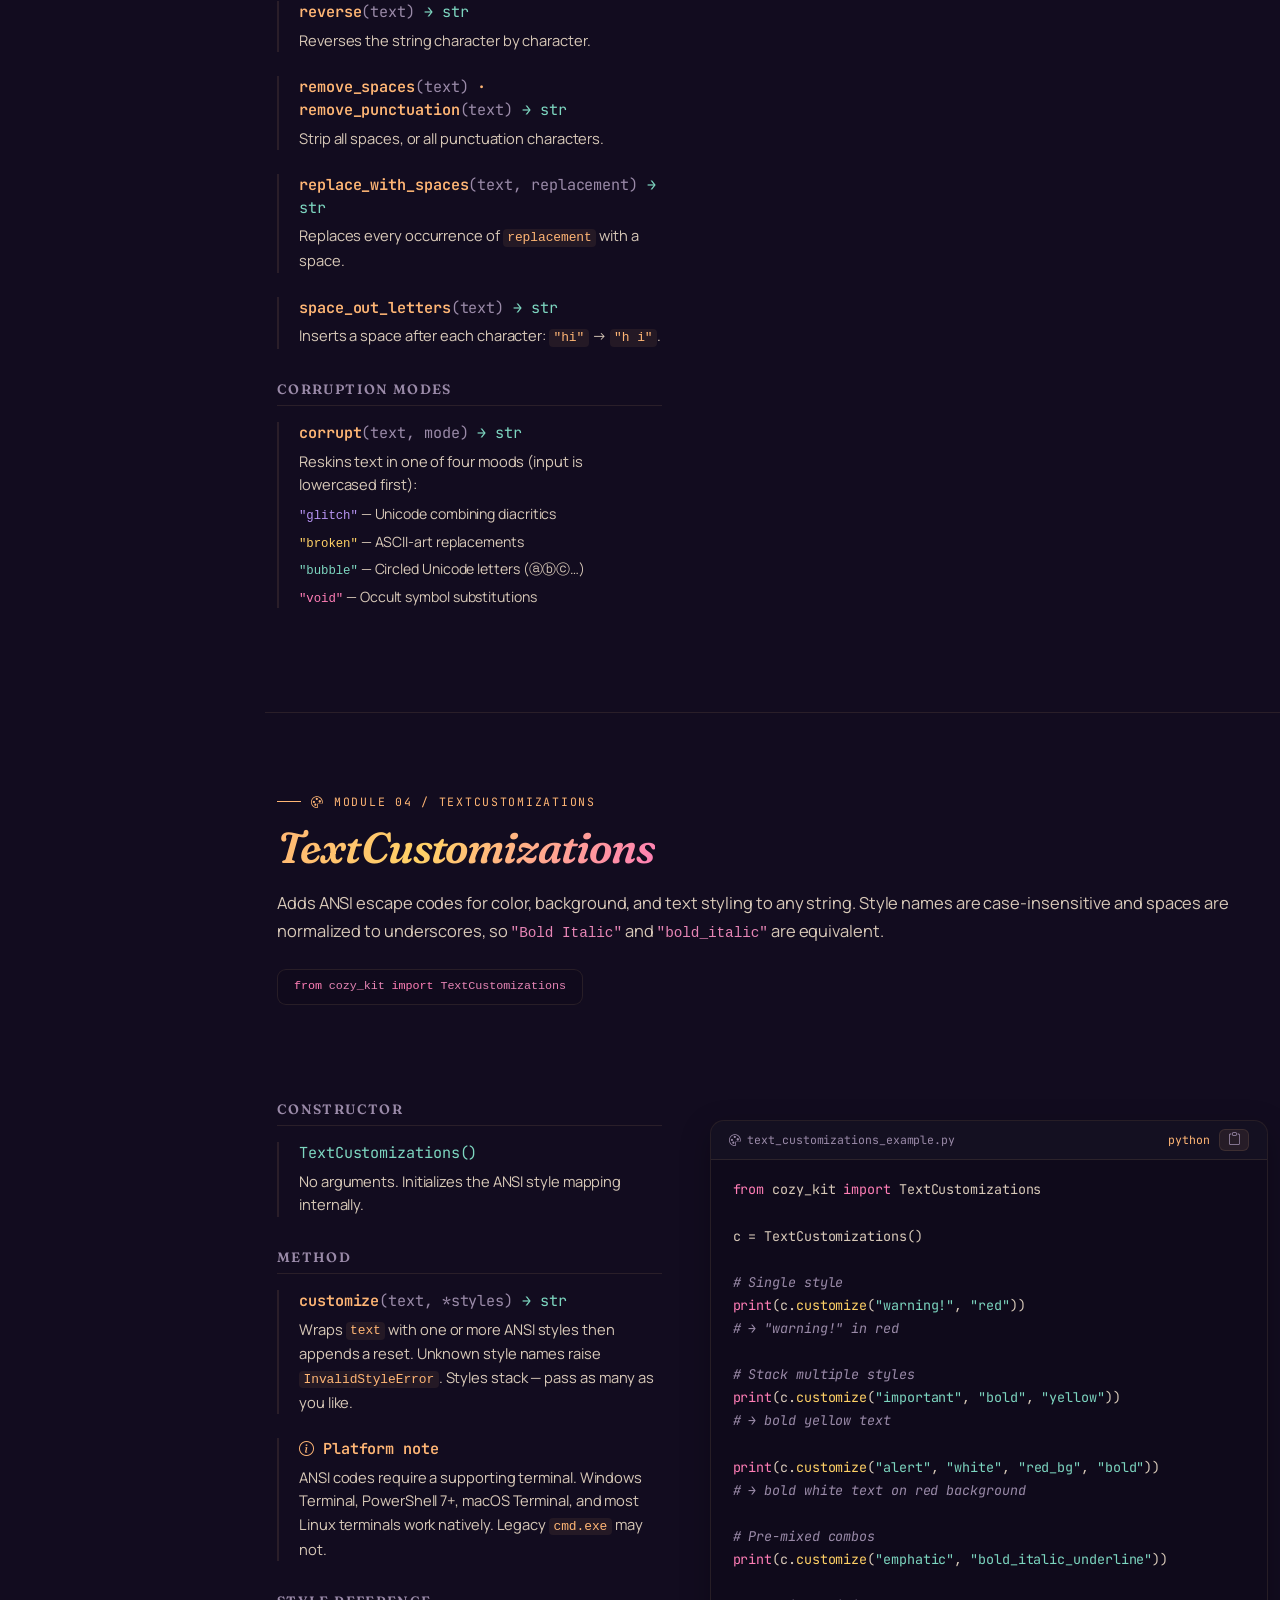
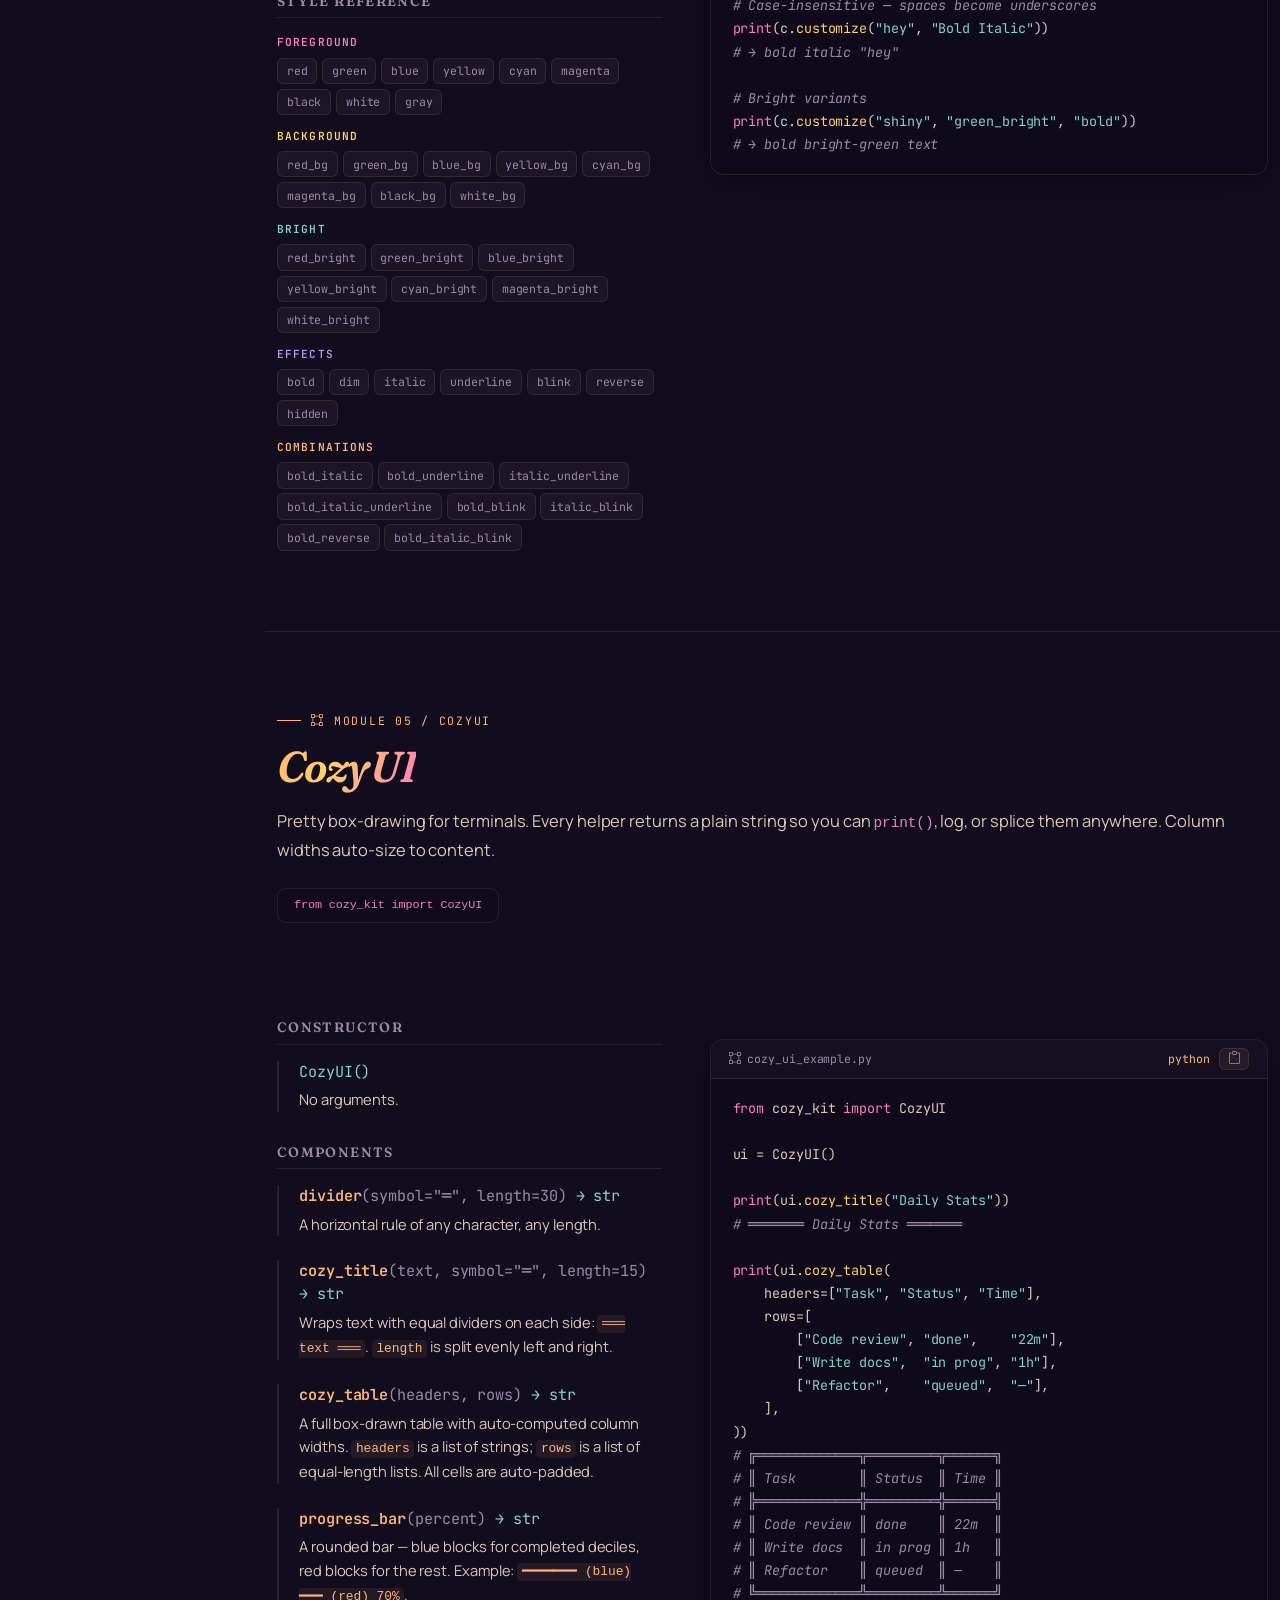
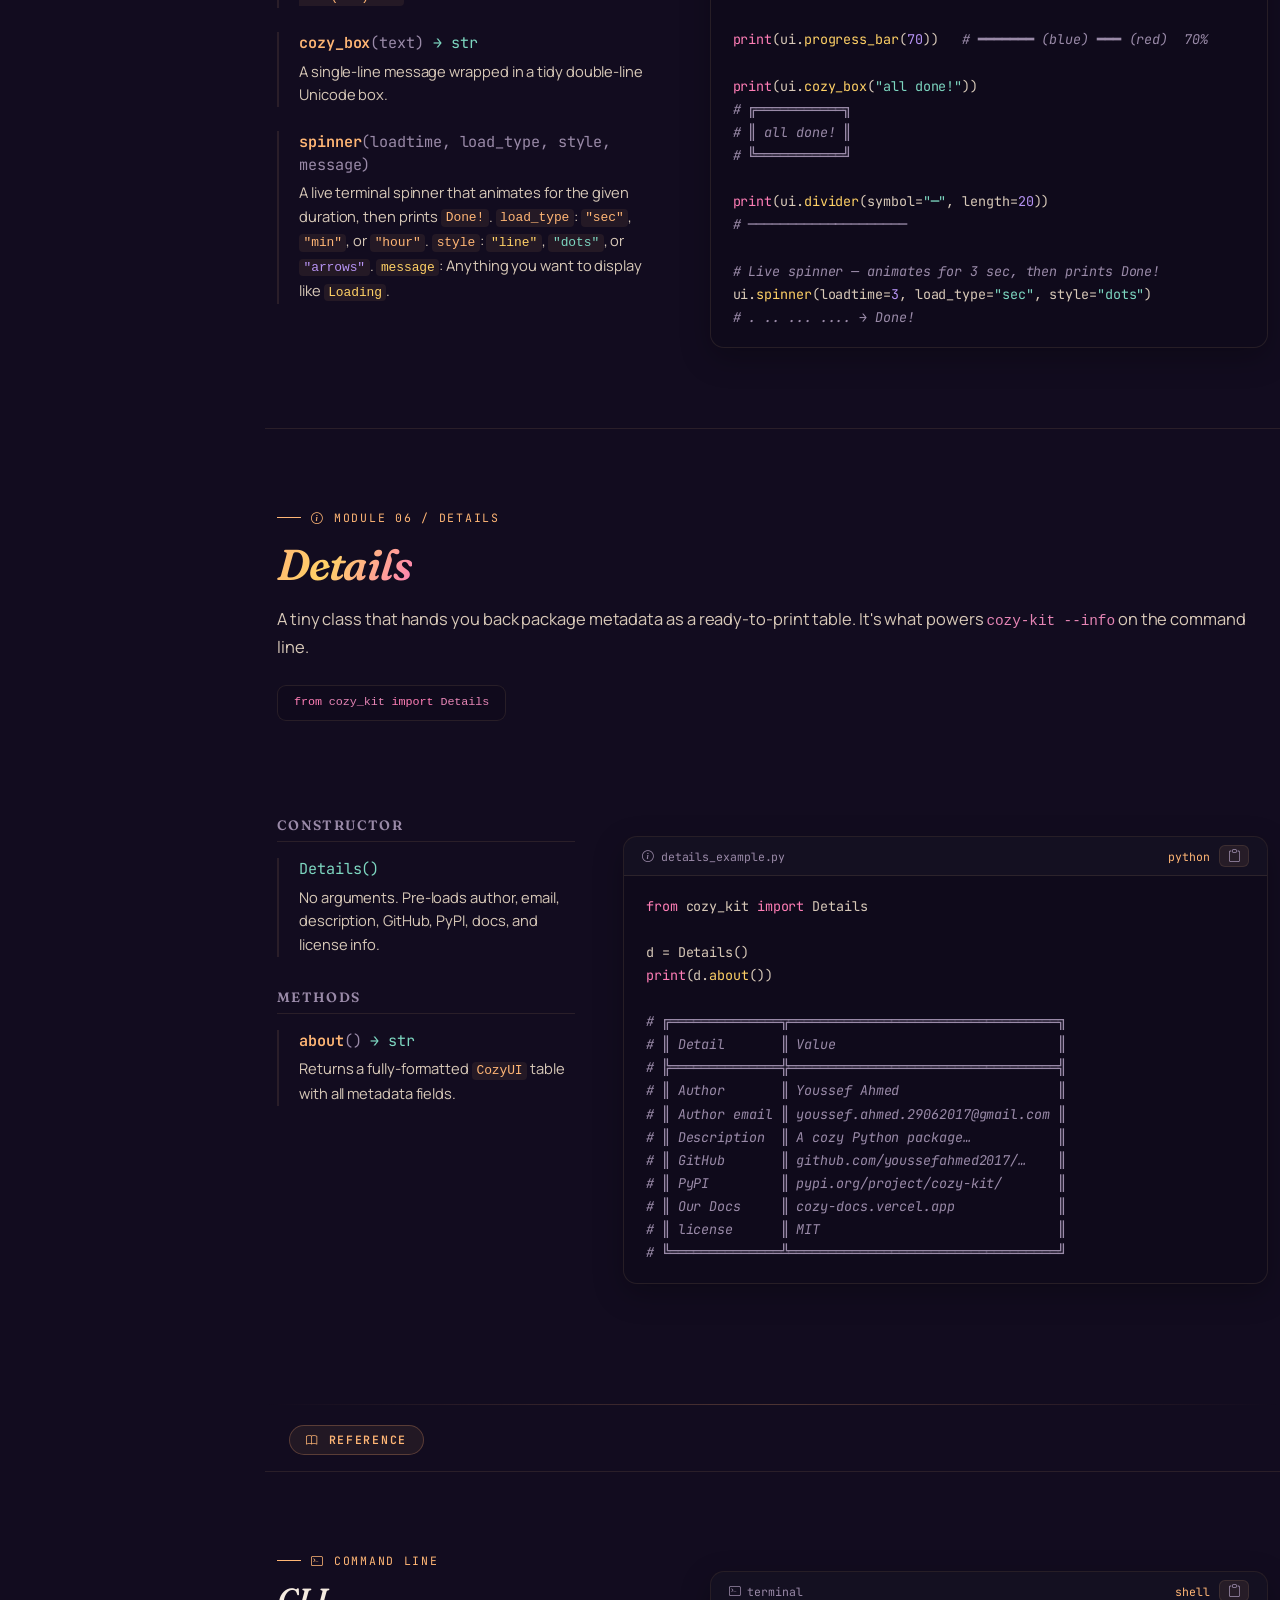
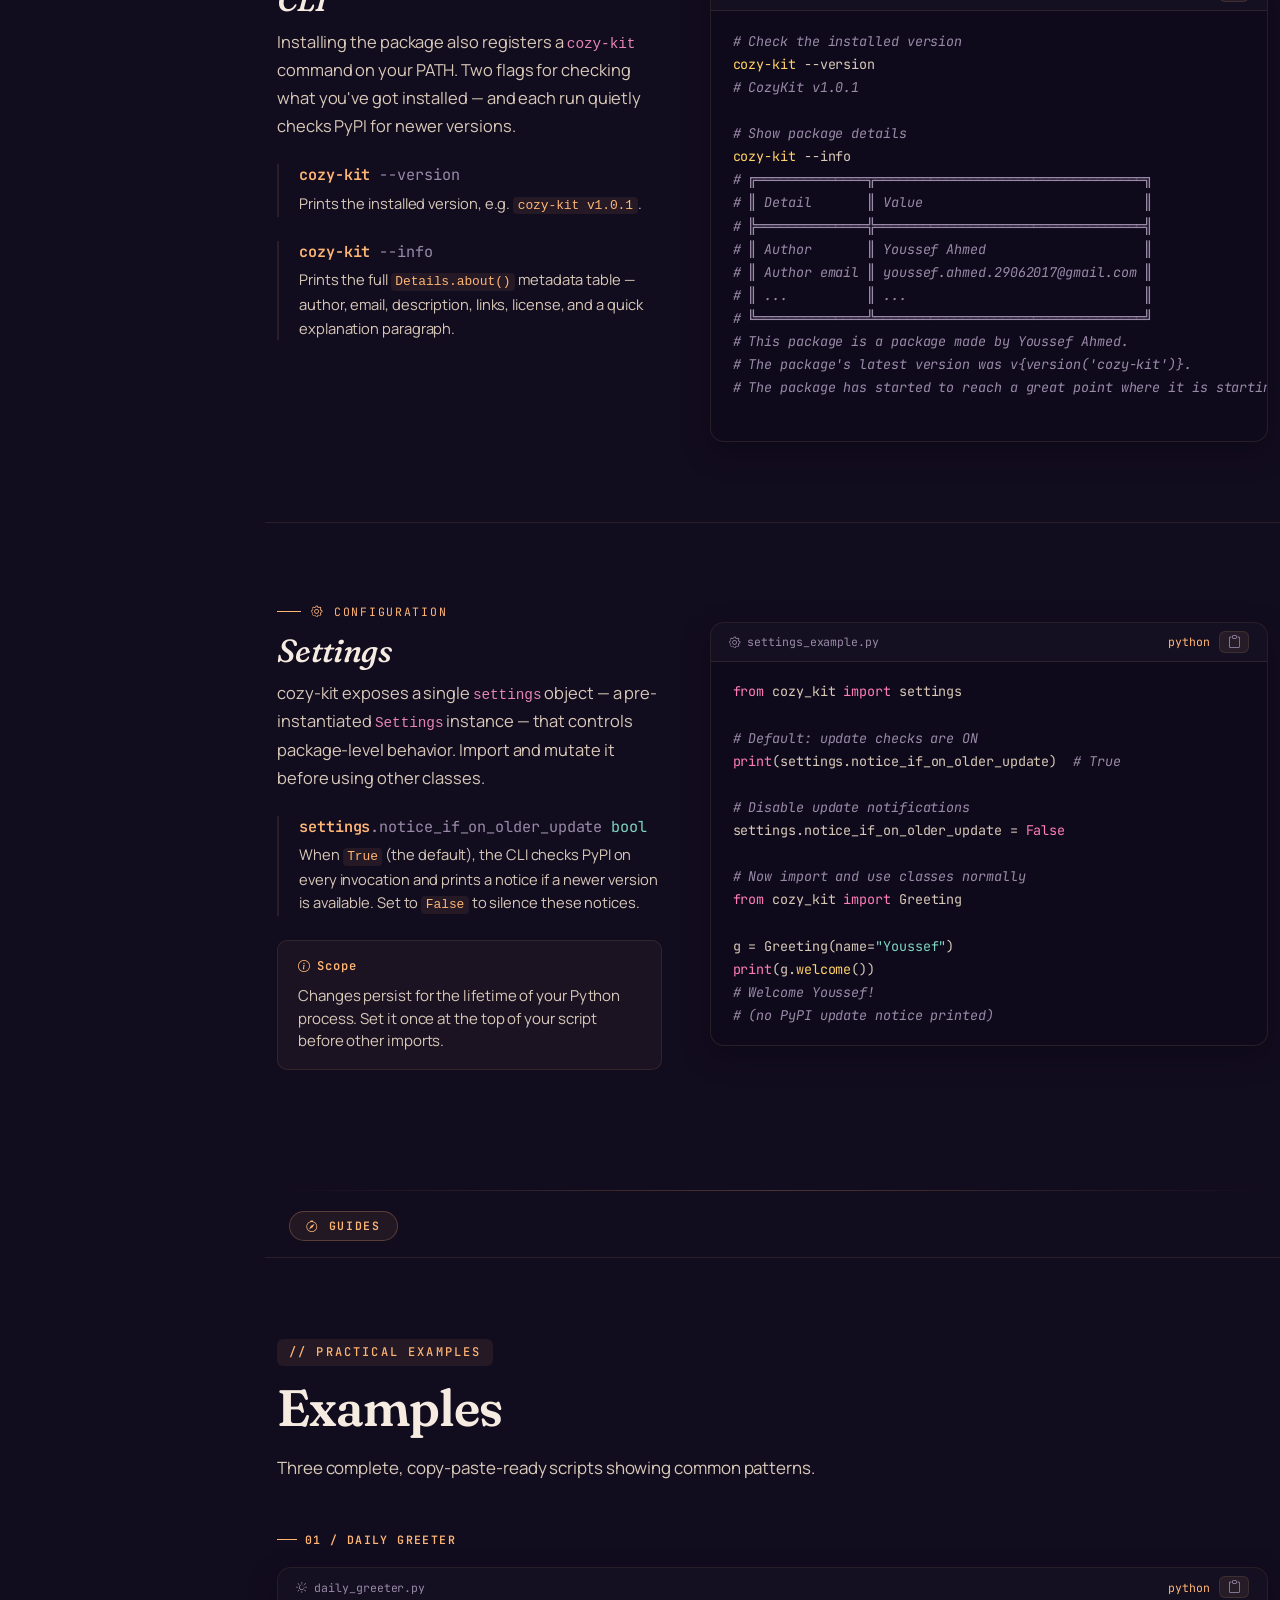
==== commit 273bdba7: "Update index.html" ====
--- a/index.html
+++ b/index.html
@@ -30,7 +30,7 @@
             </a>
         </div>
         <div class="navbar-right">
-            <span class="version-tag">v1.0.0</span>
+            <span class="version-tag">v1.0.1</span>
             <a class="nav-icon-btn" href="https://github.com/youssefahmed2017/cozy-kit/" target="_blank" rel="noopener" title="GitHub">
                 <i class="bi bi-github"></i>
                 <span>GitHub</span>
@@ -155,7 +155,7 @@
                 <div class="col-lg-6 reveal">
                     <div class="hero-tag">
                         <span class="dot"></span>
-                        <span>v1.0.0 · MIT License · Python 3.8+</span>
+                        <span>v1.0.1 · MIT License · Python 3.8+</span>
                     </div>
                     <h1>
                         Documentation for
@@ -381,7 +381,7 @@
 
 <span class="com"># A Pomodoro that just works</span>
 timer = Timer()
-timer.<span class="fn">pomodoro</span>(work_time=<span class="num">25</span>, break_time=<span class="num">5</span>,
+timer.<span class="fn">start_pomodoro</span>(work_time=<span class="num">25</span>, break_time=<span class="num">5</span>,
                 long_break_time=<span class="num">15</span>, show=<span class="kw">print</span>)
 
 <span class="com"># Text tricks</span>
@@ -623,8 +623,8 @@
 
                     <h4 class="method-group-title">Pomodoro</h4>
                     <div class="method-block">
-                        <div class="method-name">pomodoro<span class="args">(work_time, break_time, long_break_time, show)</span></div>
-                        <p class="method-desc">Runs a full cycle: work → short break → work → … → long break every 4 work sessions. All times are in <strong>minutes</strong>. Sends a desktop notification at each transition.</p>
+                        <div class="method-name">start_pomodoro<span class="args">(work_time, break_time, long_break_time, show)</span></div>
+                        <p class="method-desc">Creates a new Thread, then runs a full cycle: work → short break → work → … → long break every 4 work sessions. All times are in <strong>minutes</strong>. Sends a desktop notification at each transition.</p>
                     </div>
                     <div class="method-block">
                         <div class="method-name">pause_pomodoro<span class="args">()</span></div>
@@ -676,25 +676,13 @@
 <span class="com"># 04:59  04:58  ...  00:00  ⏰ Time's up!</span>
 
 <span class="com"># Full Pomodoro session</span>
-t.<span class="fn">pomodoro</span>(
+t.<span class="fn">start_pomodoro</span>(
     work_time=<span class="num">25</span>,
     break_time=<span class="num">5</span>,
     long_break_time=<span class="num">15</span>,
     show=<span class="kw">print</span>,
 )
 <span class="com"># 💻 Work Time → ☕ Short Break → 💻 Work Time → ...</span>
-
-<span class="com"># Control from another thread</span>
-<span class="kw">import</span> threading
-thread = threading.Thread(
-    target=<span class="kw">lambda</span>: t.<span class="fn">pomodoro</span>(<span class="num">25</span>, <span class="num">5</span>, <span class="num">15</span>, show=<span class="kw">print</span>),
-    daemon=<span class="kw">True</span>
-)
-thread.<span class="fn">start</span>()
-<span class="com"># ... later ...</span>
-t.<span class="fn">pause_pomodoro</span>()
-t.<span class="fn">resume_pomodoro</span>()
-t.<span class="fn">stop_pomodoro</span>()
 
 <span class="com"># Stopwatch</span>
 t.<span class="fn">start_stopwatch</span>()
@@ -984,15 +972,15 @@
                     </div>
                     <div class="method-block">
                         <div class="method-name">progress_bar<span class="args">(percent)</span> <span class="ret">→ str</span></div>
-                        <p class="method-desc">A 10-block bar — filled blocks for completed deciles, dashes for the rest. Example: <code>[███████---] 70%</code>.</p>
+                        <p class="method-desc">A rounded bar — blue blocks for completed deciles, red blocks for the rest. Example: <code>━━━━━━━ (blue) ━━━ (red)  70%</code>.</p>
                     </div>
                     <div class="method-block">
                         <div class="method-name">cozy_box<span class="args">(text)</span> <span class="ret">→ str</span></div>
                         <p class="method-desc">A single-line message wrapped in a tidy double-line Unicode box.</p>
                     </div>
                     <div class="method-block">
-                        <div class="method-name">spinner<span class="args">(loadtime, load_type, style)</span></div>
-                        <p class="method-desc">A live terminal spinner that animates for the given duration, then prints <code>Done!</code>. <code>load_type</code>: <code>"sec"</code>, <code>"min"</code>, or <code>"hour"</code>. <code>style</code>: <code style="color:var(--honey);">"line"</code>, <code style="color:var(--teal);">"dots"</code>, or <code style="color:var(--plum);">"arrows"</code>.</p>
+                        <div class="method-name">spinner<span class="args">(loadtime, load_type, style, message)</span></div>
+                        <p class="method-desc">A live terminal spinner that animates for the given duration, then prints <code>Done!</code>. <code>load_type</code>: <code>"sec"</code>, <code>"min"</code>, or <code>"hour"</code>. <code>style</code>: <code style="color:var(--honey);">"line"</code>, <code style="color:var(--teal);">"dots"</code>, or <code style="color:var(--plum);">"arrows"</code>. <code style="color:var(--honey);">message</code>: Anything you want to display like <code style="color:var(--honey);">Loading</code>.</p>
                     </div>
 
                 </div>
@@ -1028,7 +1016,7 @@
 # ║ Refactor    ║ queued  ║ —    ║
 # ╚═════════════╩═════════╩══════╝</span>
 
-<span class="kw">print</span>(ui.<span class="fn">progress_bar</span>(<span class="num">70</span>))   <span class="com"># [███████---] 70%</span>
+<span class="kw">print</span>(ui.<span class="fn">progress_bar</span>(<span class="num">70</span>))   <span class="com"># ━━━━━━━ (blue) ━━━ (red)  70%</span>
 
 <span class="kw">print</span>(ui.<span class="fn">cozy_box</span>(<span class="str">"all done!"</span>))
 <span class="com"># ╔═══════════╗</span>
@@ -1124,15 +1112,11 @@
                     </p>
                     <div class="method-block">
                         <div class="method-name">cozy-kit <span class="args">--version</span></div>
-                        <p class="method-desc">Prints the installed version, e.g. <code>CozyKit v1.0.0</code>.</p>
+                        <p class="method-desc">Prints the installed version, e.g. <code>cozy-kit v1.0.1</code>.</p>
                     </div>
                     <div class="method-block">
                         <div class="method-name">cozy-kit <span class="args">--info</span></div>
-                        <p class="method-desc">Prints the full <code>Details.about()</code> metadata table — author, email, description, links, and license.</p>
-                    </div>
-                    <div class="method-block">
-                        <div class="method-name"><i class="bi bi-arrow-up-circle"></i> Update checks</div>
-                        <p class="method-desc">While <code>settings.notice_if_on_older_update</code> is enabled (the default), each invocation pings PyPI and prints an upgrade notice if your version is behind.</p>
+                        <p class="method-desc">Prints the full <code>Details.about()</code> metadata table — author, email, description, links, license, and a quick explanation paragraph.</p>
                     </div>
                 </div>
                 <div class="col-lg-7 reveal">
@@ -1146,7 +1130,7 @@
                         </div>
 <pre class="code-body"><span class="com"># Check the installed version</span>
 <span class="fn">cozy-kit</span> --version
-<span class="com"># CozyKit v1.0.0</span>
+<span class="com"># CozyKit v1.0.1</span>
 
 <span class="com"># Show package details</span>
 <span class="fn">cozy-kit</span> --info
@@ -1156,10 +1140,11 @@
 # ║ Author       ║ Youssef Ahmed                    ║
 # ║ Author email ║ youssef.ahmed.29062017@gmail.com ║
 # ║ ...          ║ ...                              ║
-# ╚══════════════╩══════════════════════════════════╝</span>
-
-<span class="com"># If your version is outdated:</span>
-<span class="com"># [ Notice ] A new update of cozy-kit is here. 1.0.0 → 1.1.0</span></pre>
+# ╚══════════════╩══════════════════════════════════╝
+# This package is a package made by Youssef Ahmed.
+# The package's latest version was v{version('cozy-kit')}.
+# The package has started to reach a great point where it is starting to become stable</span>
+                        </pre>
                     </div>
                 </div>
             </div>
@@ -1260,7 +1245,7 @@
                     </div>
                 </div>
                 <div class="col-12 reveal">
-                    <div class="example-label">02 / Threaded Pomodoro session</div>
+                    <div class="example-label">02 / Pomodoro session</div>
                     <div class="code-card">
                         <div class="code-head">
                             <span><i class="bi bi-stopwatch"></i> pomodoro_session.py</span>
@@ -1269,17 +1254,13 @@
                                 <button class="copy-btn-code" onclick="copyCode(this)" aria-label="Copy"><i class="bi bi-clipboard"></i></button>
                             </div>
                         </div>
-<pre class="code-body"><span class="kw">import</span> threading, time
+<pre class="code-body"><span class="kw">import</span> time
 <span class="kw">from</span> cozy_kit <span class="kw">import</span> Timer, CozyUI
 
 t  = Timer()
 ui = CozyUI()
 
-<span class="kw">def</span> <span class="fn">run_session</span>():
-    t.<span class="fn">pomodoro</span>(work_time=<span class="num">25</span>, break_time=<span class="num">5</span>, long_break_time=<span class="num">15</span>, show=<span class="kw">print</span>)
-
-session = threading.Thread(target=<span class="fn">run_session</span>, daemon=<span class="kw">True</span>)
-session.<span class="fn">start</span>()
+t.<span class="fn">pomodoro</span>(work_time=<span class="num">25</span>, break_time=<span class="num">5</span>, long_break_time=<span class="num">15</span>, show=<span class="kw">print</span>)
 
 time.<span class="fn">sleep</span>(<span class="num">10</span>)
 <span class="kw">print</span>(ui.<span class="fn">cozy_box</span>(<span class="str">"Pausing..."</span>))
@@ -1310,6 +1291,8 @@
 
 header = c.<span class="fn">customize</span>(<span class="str">"RESULTS"</span>, <span class="str">"bold"</span>, <span class="str">"cyan"</span>)
 <span class="kw">print</span>(ui.<span class="fn">cozy_title</span>(header))
+<span class="com">
+# Bold Cyan "====== RESULTS ======"
 
 <span class="kw">print</span>(ui.<span class="fn">cozy_table</span>(
     headers=[<span class="str">"Task"</span>, <span class="str">"Status"</span>, <span class="str">"Notes"</span>],
@@ -1319,12 +1302,22 @@
         [<span class="str">"Docs"</span>,        <span class="str">"✓ done"</span>,    <span class="str">"1h"</span>],
     ],
 ))
-
-<span class="kw">print</span>(ui.<span class="fn">progress_bar</span>(<span class="num">66</span>))   <span class="com"># [██████----] 66%</span>
+<span class="com">
+# ╔═════════════╦═══════════╦═══════╗
+# ║ Task        ║ Status    ║ Notes ║
+# ╠═════════════╬═══════════╬═══════╣
+# ║ Write tests ║ ✓ done    ║ 45m   ║
+# ║ Deploy      ║ ⚠ pending ║ —     ║
+# ║ Docs        ║ ✓ done    ║ 1h    ║
+# ╚═════════════╩═══════════╩═══════╝
+</span>
+
+<span class="kw">print</span>(ui.<span class="fn">progress_bar</span>(<span class="num">66</span>))   <span class="com"># ━━━━━━━ (blue) ━━━ (red) 66%</span>
 
 label = fx.<span class="fn">snake_case</span>(<span class="str">"My Feature Flag"</span>)
 <span class="kw">print</span>(c.<span class="fn">customize</span>(label, <span class="str">"dim"</span>, <span class="str">"yellow"</span>))
-<span class="com"># dim yellow "my_feature_flag"</span></pre>
+</span><span class="com"># dim yellow "my_feature_flag"</span>
+                        </pre>
                     </div>
                 </div>
             </div>
@@ -1343,7 +1336,7 @@
 
                     <div class="faq-item">
                         <div class="faq-q"><i class="bi bi-question-circle"></i> Does cozy-kit work on Windows, macOS, and Linux?</div>
-                        <div class="faq-a">Yes. The core classes work on all three platforms. Desktop notifications via <code>plyer</code> (used in <code>Timer.pomodoro()</code>) may require extra setup on some Linux environments (e.g., <code>libnotify</code>).</div>
+                        <div class="faq-a">Yes. The core classes work on all three platforms. Desktop notifications via <code>plyer</code> (used in <code>Timer.start_pomodoro()</code>) may require extra setup on some Linux environments (e.g., <code>libnotify</code>).</div>
                     </div>
 
                     <div class="faq-item">
@@ -1380,18 +1373,13 @@
                     </div>
 
                     <div class="faq-item">
-                        <div class="faq-q"><i class="bi bi-question-circle"></i> Why does <code>pomodoro()</code> block my main thread?</div>
-                        <div class="faq-a">By design — it runs a blocking loop. To use pause/resume controls, call <code>pomodoro()</code> in a <code>threading.Thread</code> and control it from your main thread. See the <a href="#examples" class="inline-link">Threaded Pomodoro example</a>.</div>
-                    </div>
-
-                    <div class="faq-item">
                         <div class="faq-q"><i class="bi bi-question-circle"></i> What Python version does cozy-kit require?</div>
                         <div class="faq-a">Python 3.8 or later.</div>
                     </div>
 
                     <div class="faq-item">
                         <div class="faq-q"><i class="bi bi-question-circle"></i> Where can I report a bug or request a feature?</div>
-                        <div class="faq-a">Open an issue on <a href="https://github.com/youssefahmed2017/cozy-kit/issues" target="_blank" rel="noopener" class="inline-link">GitHub</a>, or email Youssef at <a href="mailto:youssef.ahmed.29062017@gmail.com" class="inline-link">youssef.ahmed.29062017@gmail.com</a>.</div>
+                        <div class="faq-a">Open an issue on <a href="https://github.com/youssefahmed2017/cozy-kit/issues" target="_blank" rel="noopener" class="inline-link">GitHub</a>.</div>
                     </div>
 
                 </div>
@@ -1437,7 +1425,7 @@
                 <h5>Links</h5>
                 <a href="https://pypi.org/project/cozy-kit/" target="_blank" rel="noopener">PyPI</a>
                 <a href="https://github.com/youssefahmed2017/cozy-kit" target="_blank" rel="noopener">GitHub</a>
-                <a href="https://mail.google.com/mail/?view=cm&fs=1&to=youssef.ahmed.29062017@gmail.com" target="_blank" rel="noopener">
+                <a href="mailto:youssef.ahmed.29062017@gmail.com" target="_blank" rel="noopener">
                     <i class="bi bi-envelope me-1"></i> Email Youssef
                 </a>
             </div>
--- a/styles.css
+++ b/styles.css
@@ -893,3 +893,130 @@
     .hero h1 { font-size: 2.2rem; }
     .faq-a { padding-left: 1.4rem; }
 }
+
+/* ─── THEME TOGGLE BUTTON ─── */
+.theme-toggle-btn {
+    background: rgba(255,182,117,.07);
+    border: 1px solid var(--border-soft);
+    color: var(--text-soft);
+    width: 36px; height: 36px;
+    border-radius: 9px;
+    display: inline-flex; align-items: center; justify-content: center;
+    font-size: 1rem; cursor: pointer;
+    transition: all .2s ease; flex-shrink: 0;
+}
+.theme-toggle-btn:hover {
+    color: var(--amber);
+    background: rgba(255,182,117,.12);
+    border-color: var(--border-warm);
+}
+
+/* ─── LIGHT THEME ─── */
+[data-theme="light"] {
+    --bg-deep:       #fdf6ef;
+    --bg-mid:        #f5ebe0;
+    --bg-soft:       #ede3d8;
+    --surface:       #e4d8cc;
+    --surface-elev:  rgba(0,0,0,.025);
+    --border-soft:   rgba(80,40,10,.10);
+    --border-warm:   rgba(120,60,20,.22);
+    --text-primary:  #2a1505;
+    --text-soft:     #5a3d28;
+    --text-muted:    #8a7060;
+    --amber:         #c06800;
+    --amber-deep:    #a05600;
+    --rose:          #c0306e;
+    --honey:         #9e7200;
+    --teal:          #1a7062;
+    --plum:          #7040c8;
+    --glow:          0 0 40px rgba(180,90,20,.12);
+    --glow-soft:     0 0 60px rgba(180,90,20,.06);
+}
+
+/* Body backgrounds */
+[data-theme="light"] body::before {
+    background: radial-gradient(circle, rgba(200,100,20,.10) 0%, transparent 70%);
+}
+[data-theme="light"] body::after {
+    background: radial-gradient(circle, rgba(150,100,200,.07) 0%, transparent 70%);
+}
+
+/* Grain overlay */
+[data-theme="light"] .grain-overlay {
+    opacity: .18;
+    mix-blend-mode: multiply;
+}
+
+/* Navbar */
+[data-theme="light"] .navbar {
+    background: rgba(253,246,239,.85);
+    border-bottom-color: rgba(80,40,10,.12);
+}
+[data-theme="light"] .navbar.scrolled {
+    background: rgba(253,246,239,.97);
+    box-shadow: 0 4px 30px rgba(80,40,10,.10);
+}
+
+/* Sidebar */
+[data-theme="light"] .docs-sidebar {
+    background: var(--bg-mid);
+    border-right-color: var(--border-soft);
+}
+[data-theme="light"] .sidebar-install {
+    background: rgba(0,0,0,.04);
+}
+
+/* Hero terminal — stays dark */
+[data-theme="light"] .hero-terminal {
+    background: rgba(20,12,35,.92);
+    border-color: rgba(80,40,10,.20);
+    box-shadow: 0 20px 60px rgba(80,40,10,.15), var(--glow-soft);
+}
+
+/* Code cards — always dark */
+[data-theme="light"] .code-card {
+    background: rgba(20,12,35,.92);
+    border-color: rgba(80,40,10,.22);
+    box-shadow: 0 10px 30px rgba(80,40,10,.12);
+}
+
+/* Import snippet */
+[data-theme="light"] .import-snippet {
+    background: rgba(228,216,204,.6);
+    border-color: rgba(80,40,10,.14);
+}
+
+/* Concept example */
+[data-theme="light"] .concept-example {
+    background: rgba(228,216,204,.7);
+}
+
+/* Install card */
+[data-theme="light"] .install-card {
+    background: rgba(228,216,204,.65);
+    border-color: rgba(120,60,20,.18);
+}
+
+/* Hero orbs */
+[data-theme="light"] .hero-orb { opacity: .18; }
+
+/* Module cards */
+[data-theme="light"] .module-card.custom .module-icon { color: #3a2010; }
+[data-theme="light"] .module-tag { background: rgba(0,0,0,.04); }
+
+/* Exceptions table */
+[data-theme="light"] .exceptions-table { background: rgba(228,216,204,.5); }
+
+/* FAQ items */
+[data-theme="light"] .faq-item { background: var(--bg-soft); }
+
+/* Scrollbar */
+[data-theme="light"] ::-webkit-scrollbar-track { background: var(--bg-deep); }
+[data-theme="light"] ::-webkit-scrollbar-thumb { background: var(--surface); }
+
+/* Smooth transitions on theme switch */
+body, .navbar, .docs-sidebar, .module-card, .concept-card, .code-card,
+.faq-item, footer, .hero-tag, .install-card, .section-eyebrow {
+    transition: background .35s ease, color .35s ease,
+                border-color .35s ease, box-shadow .35s ease;
+}
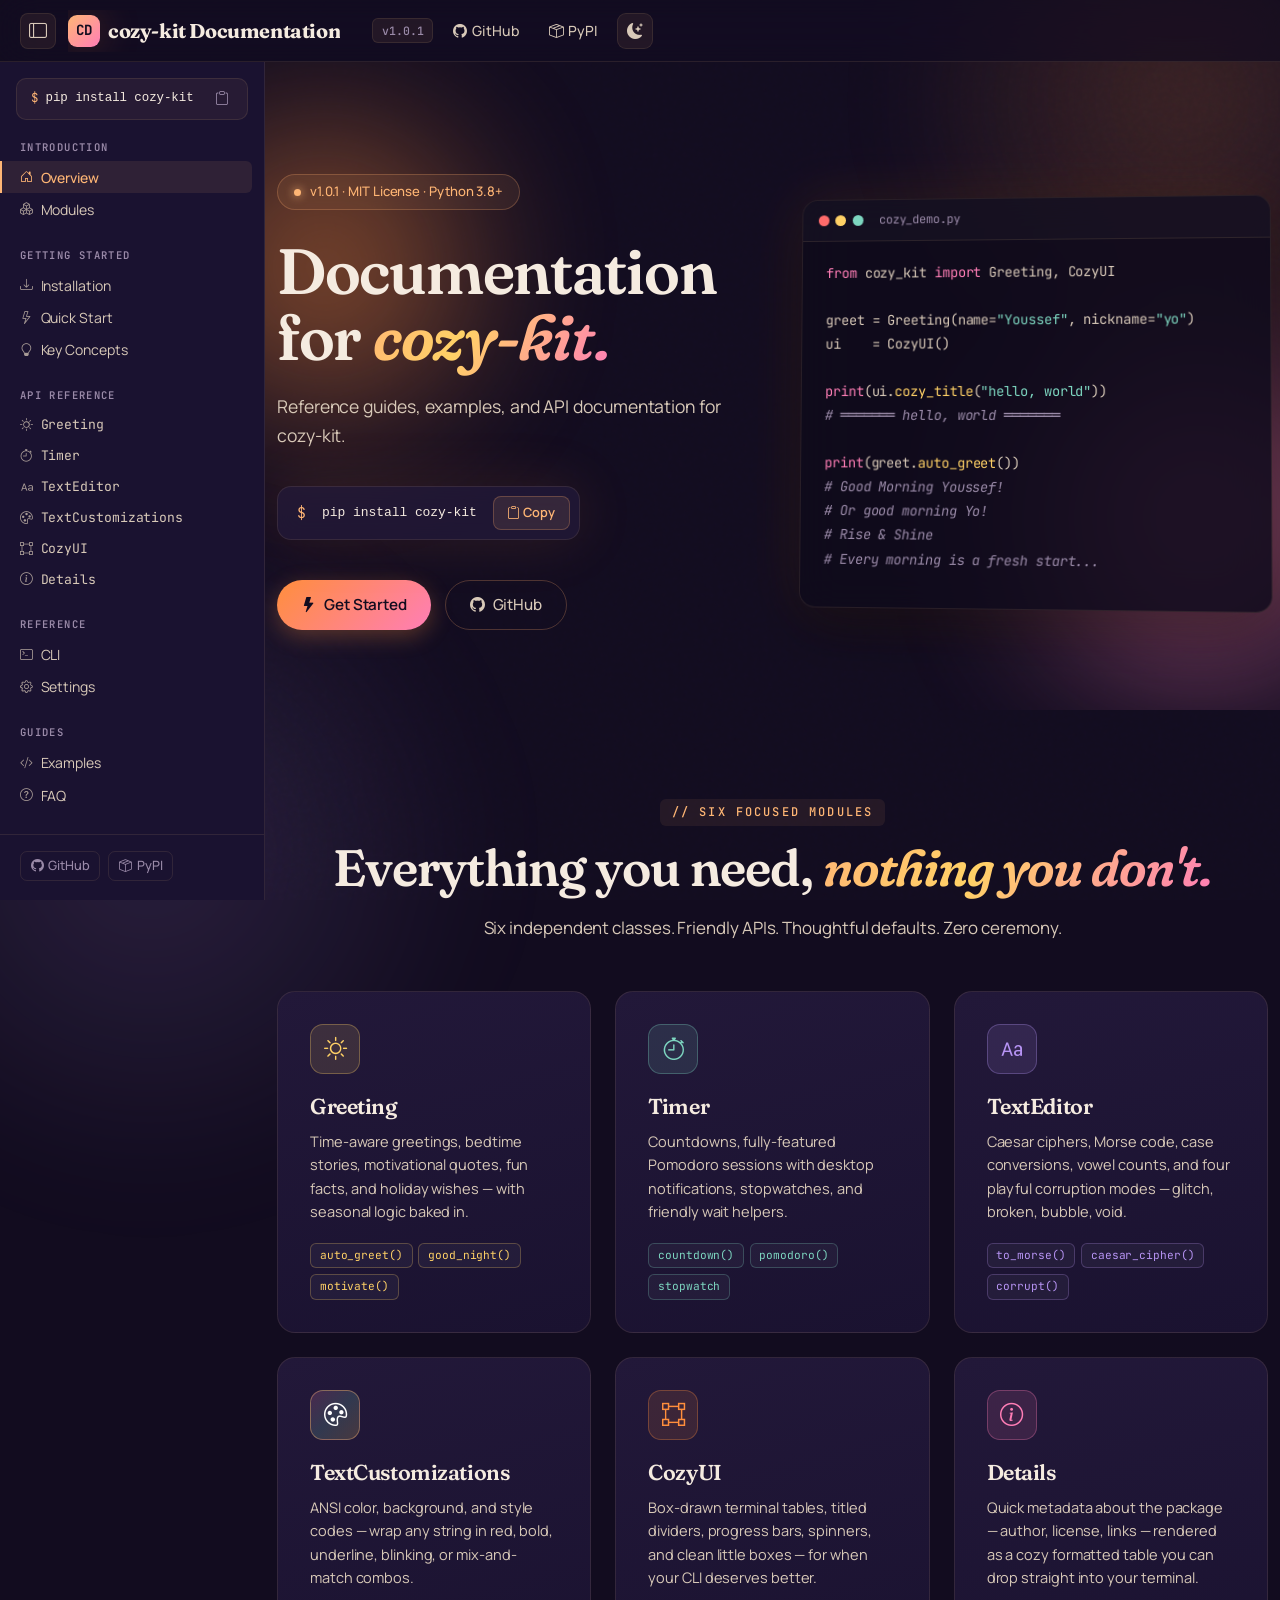
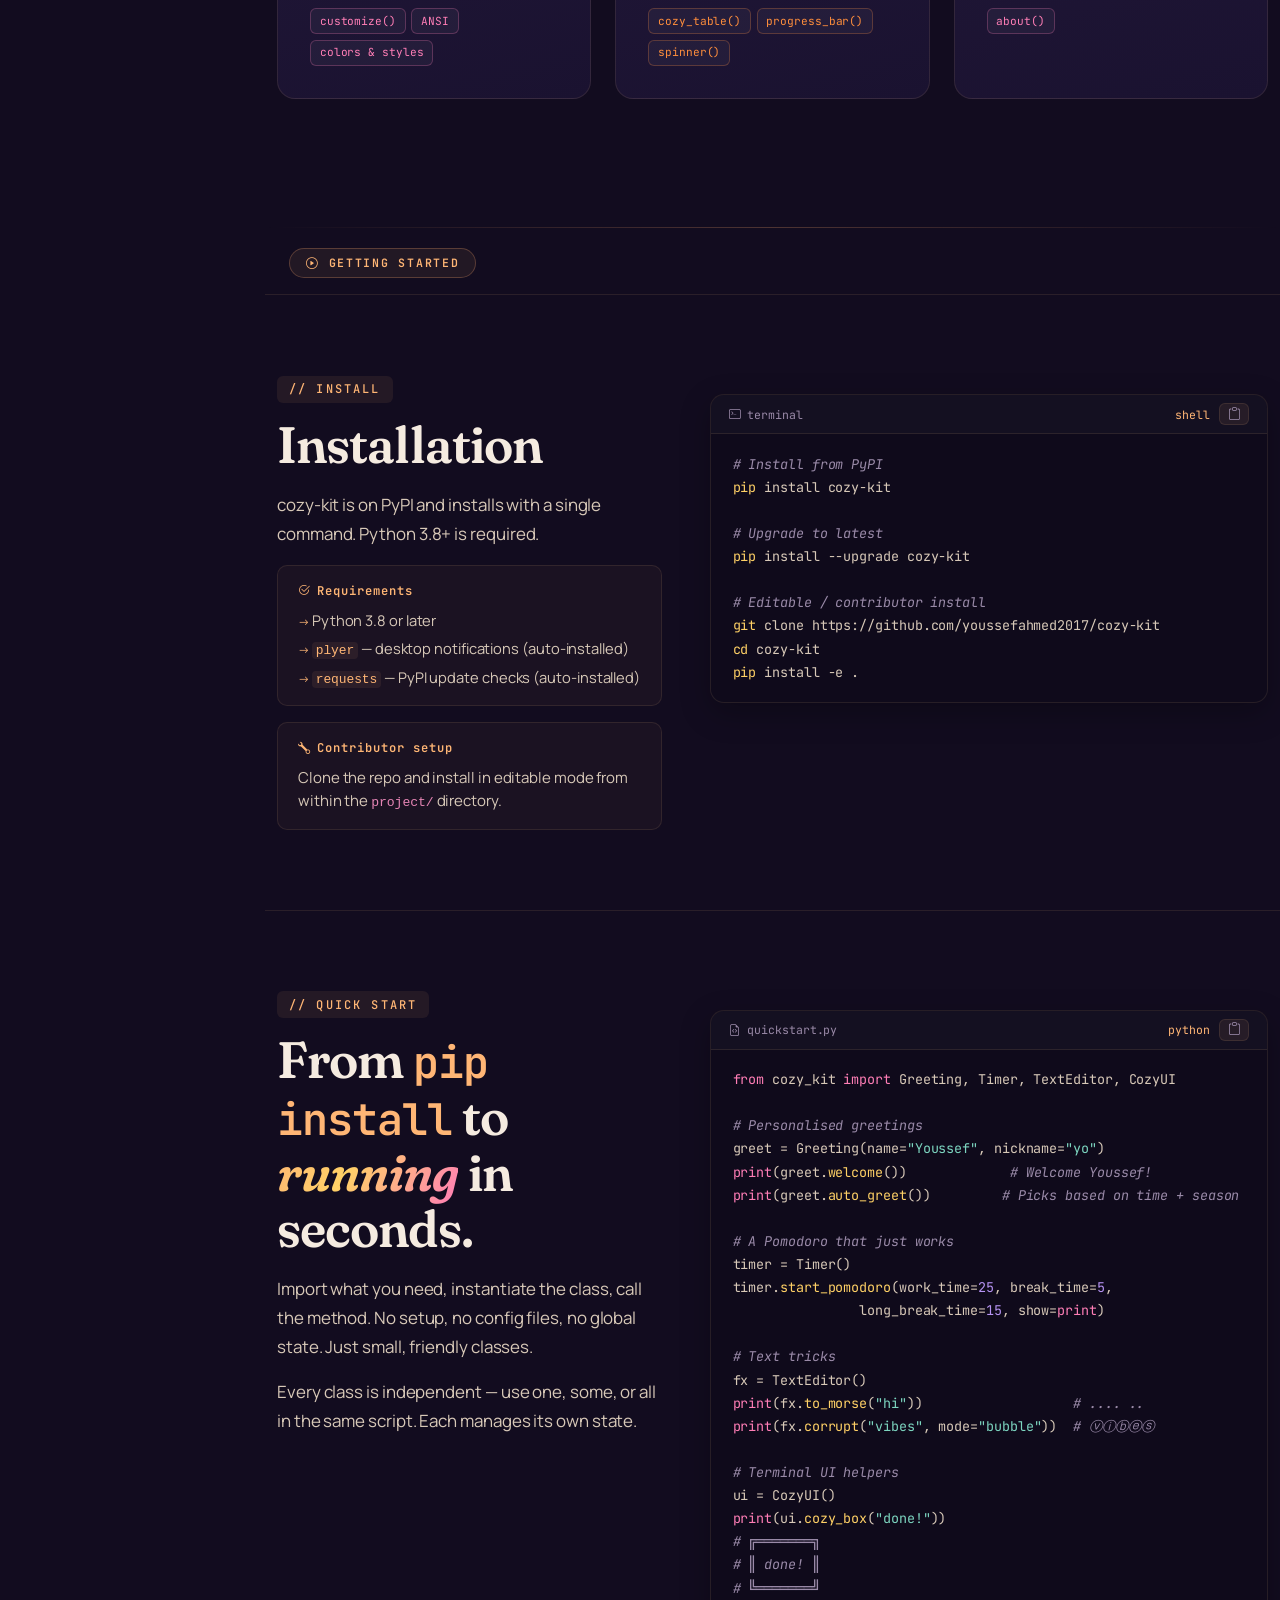
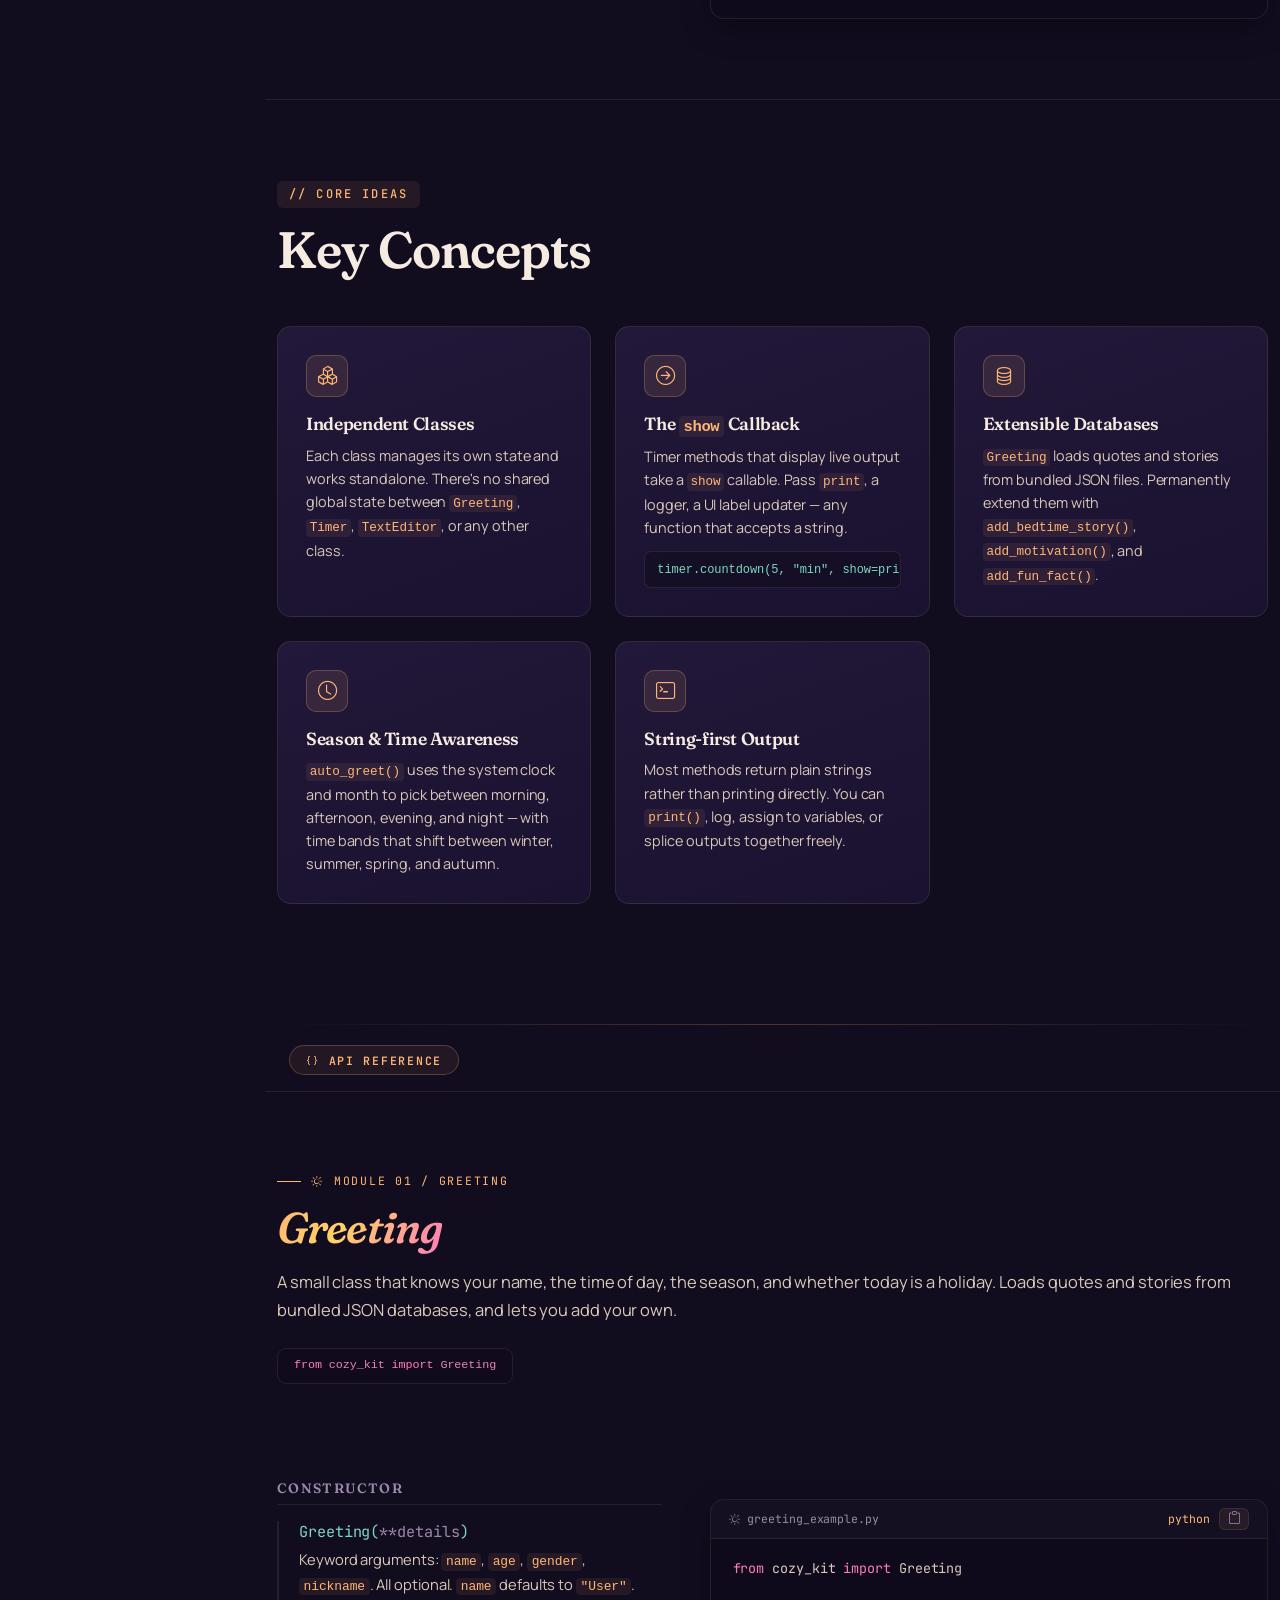
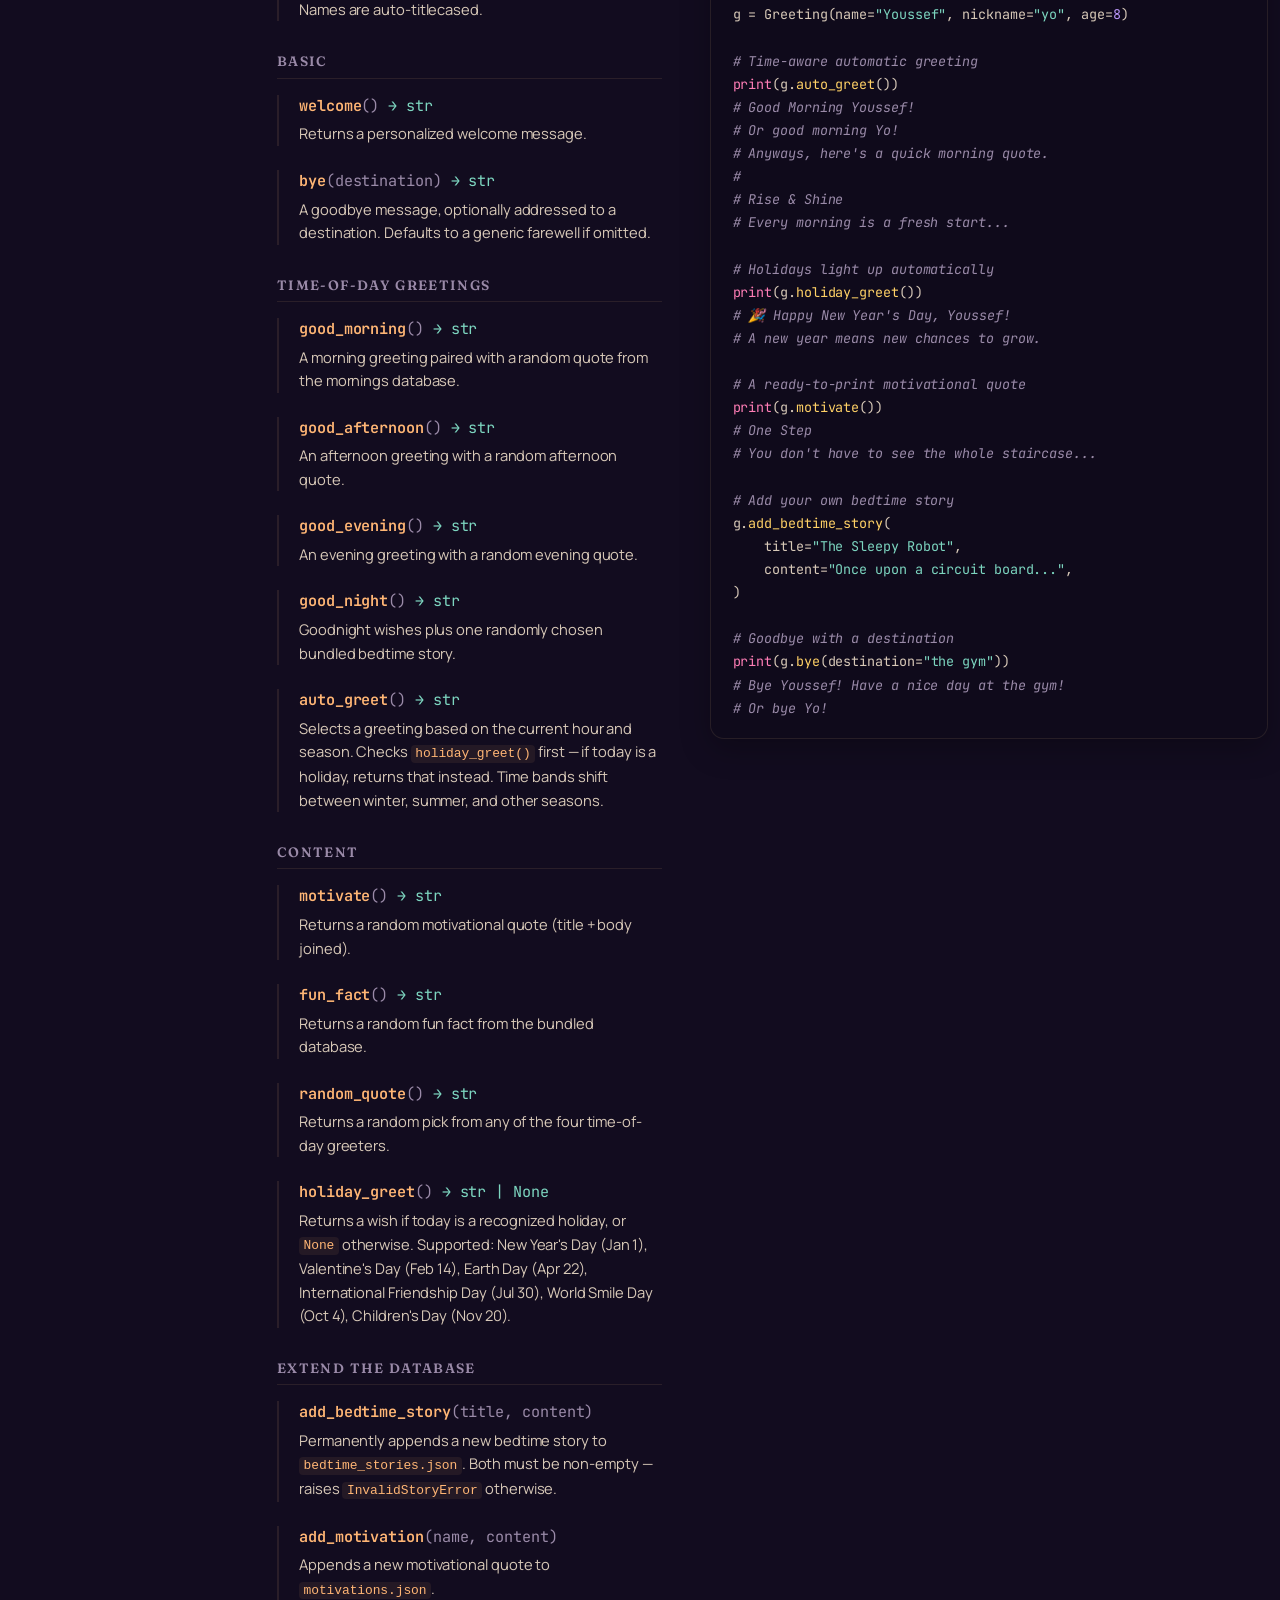
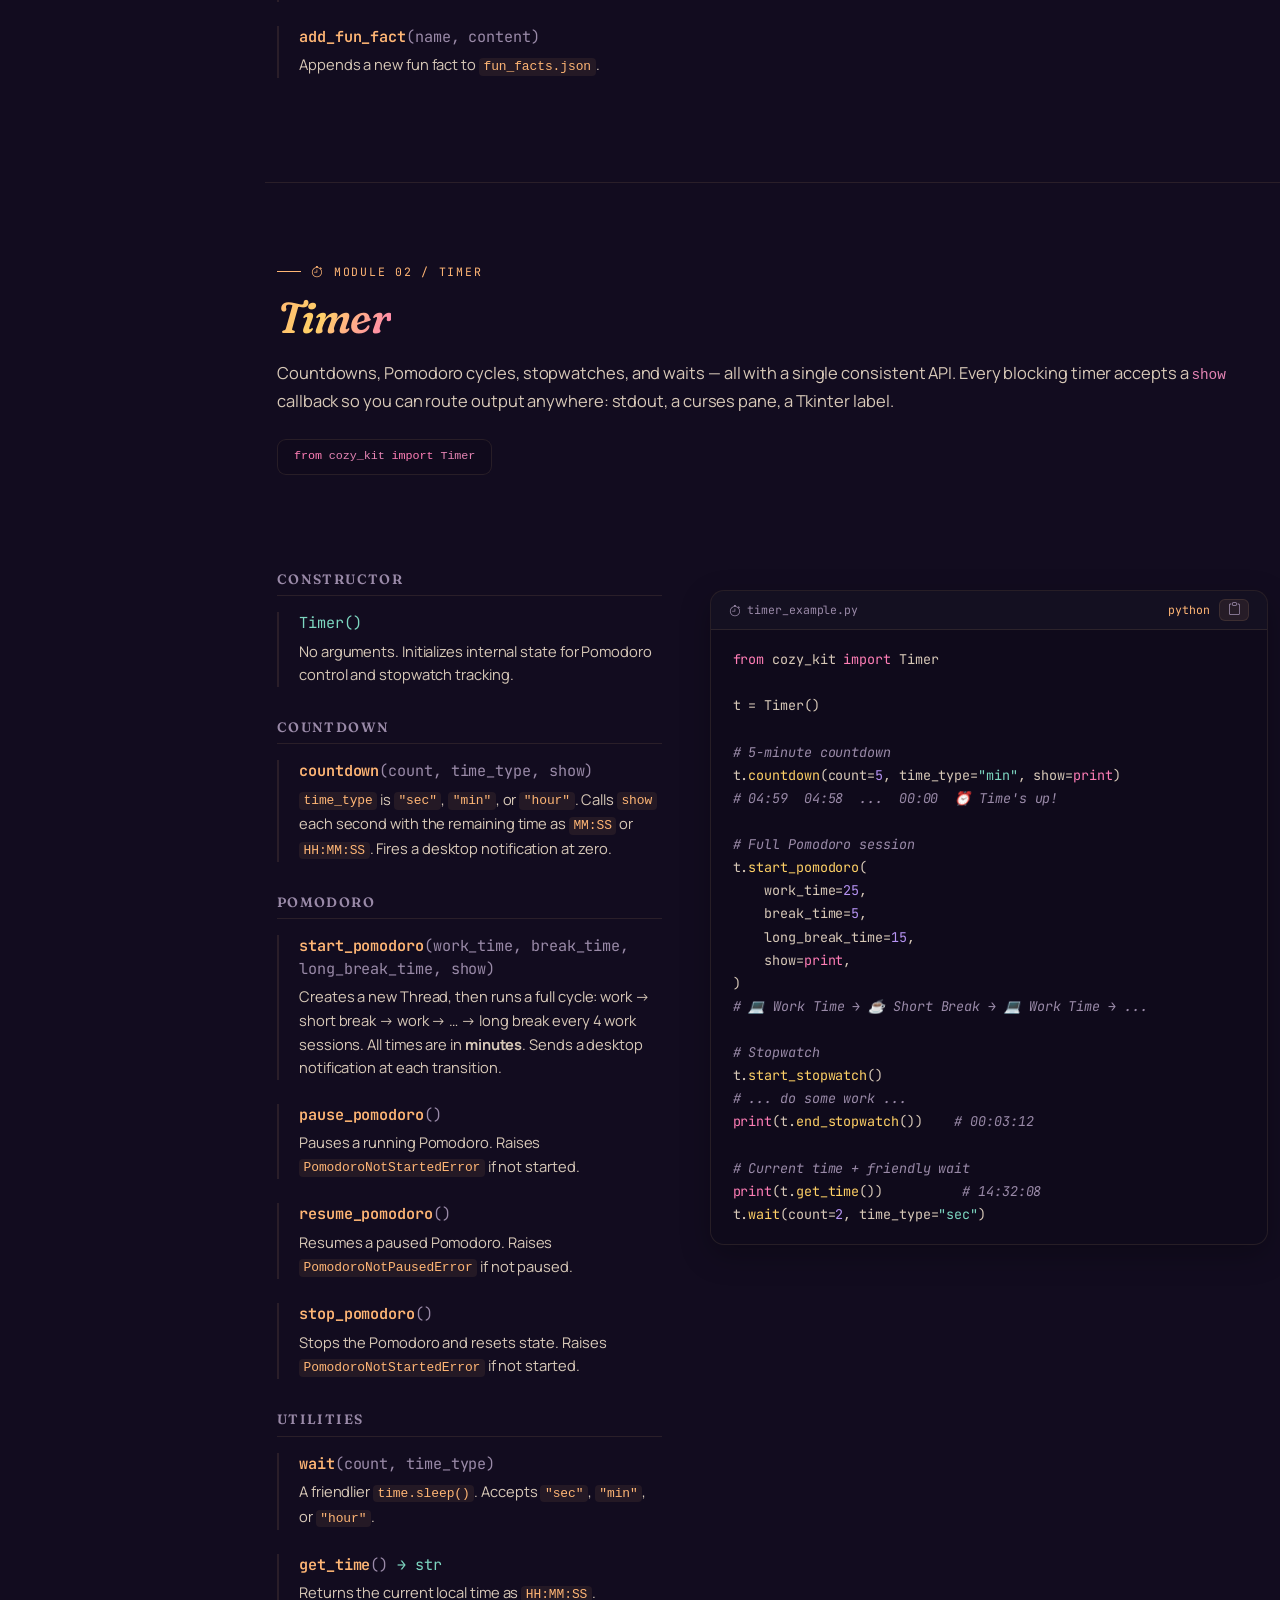
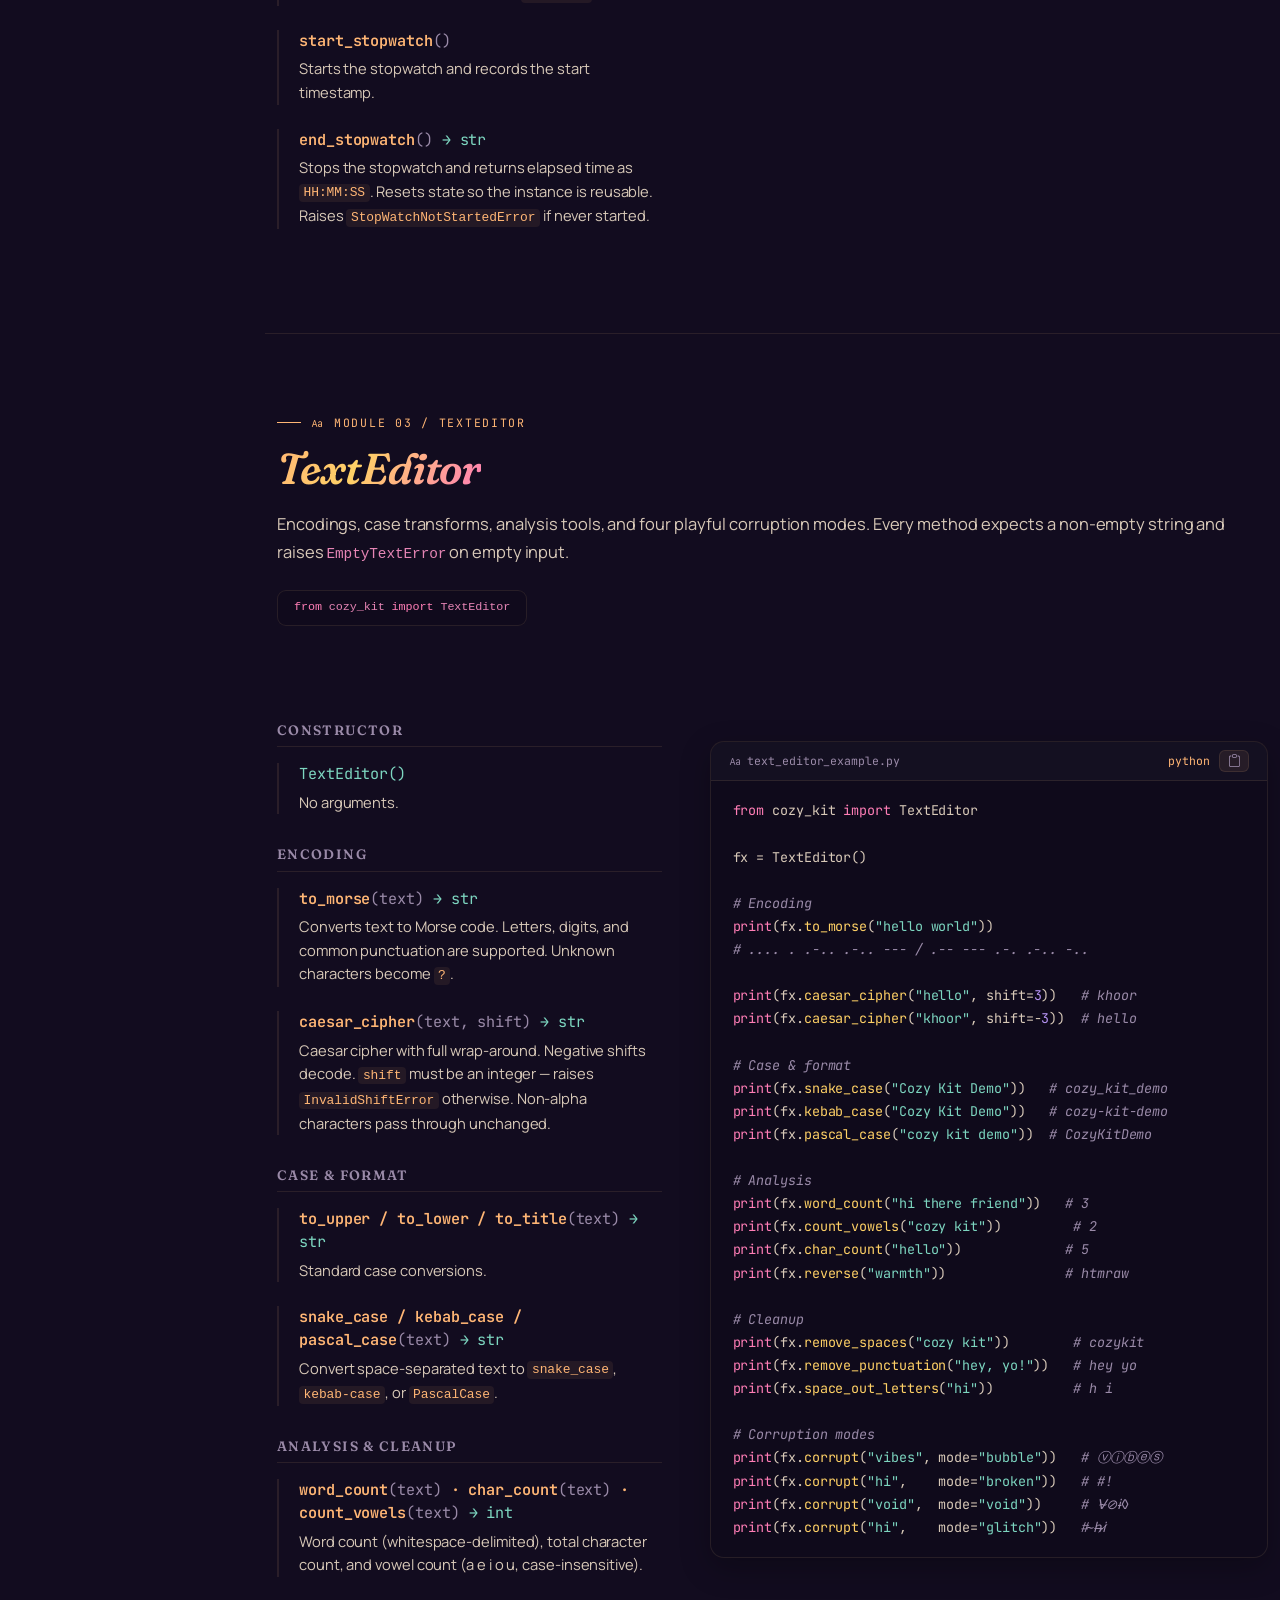
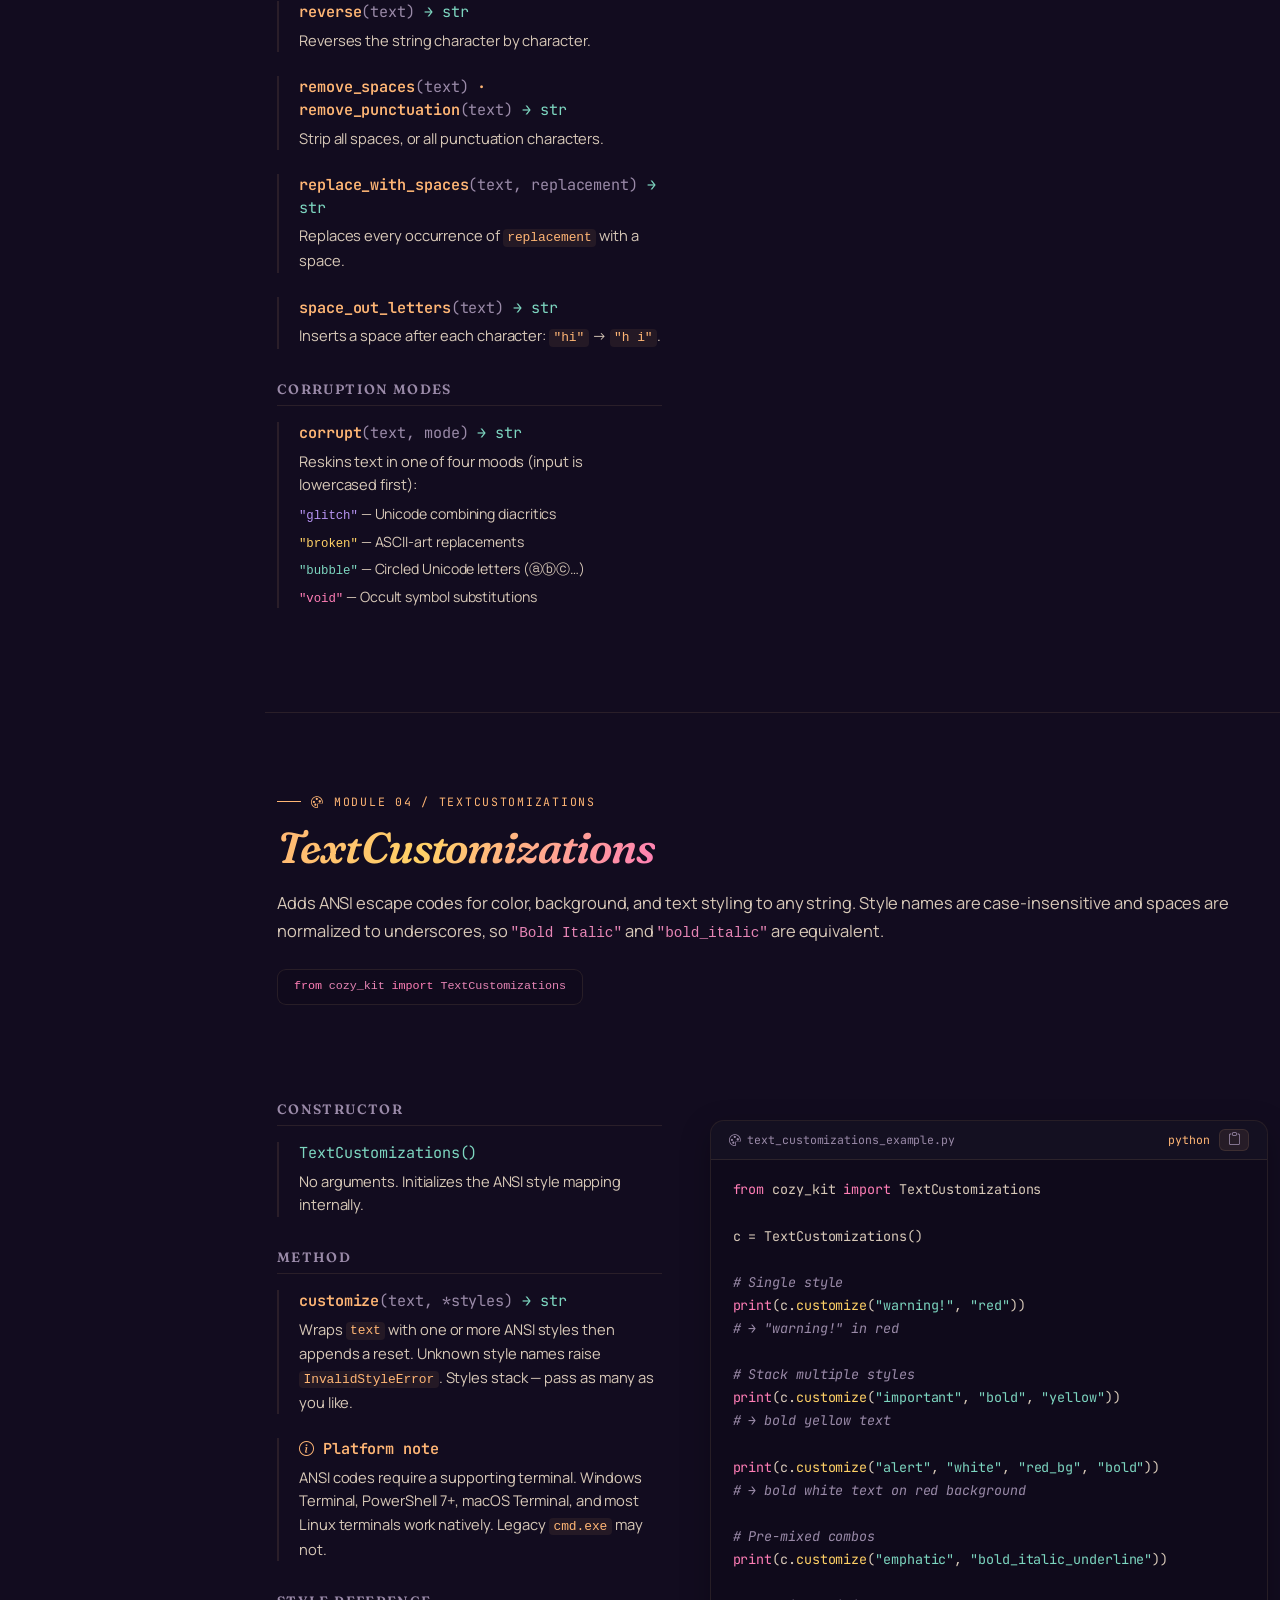
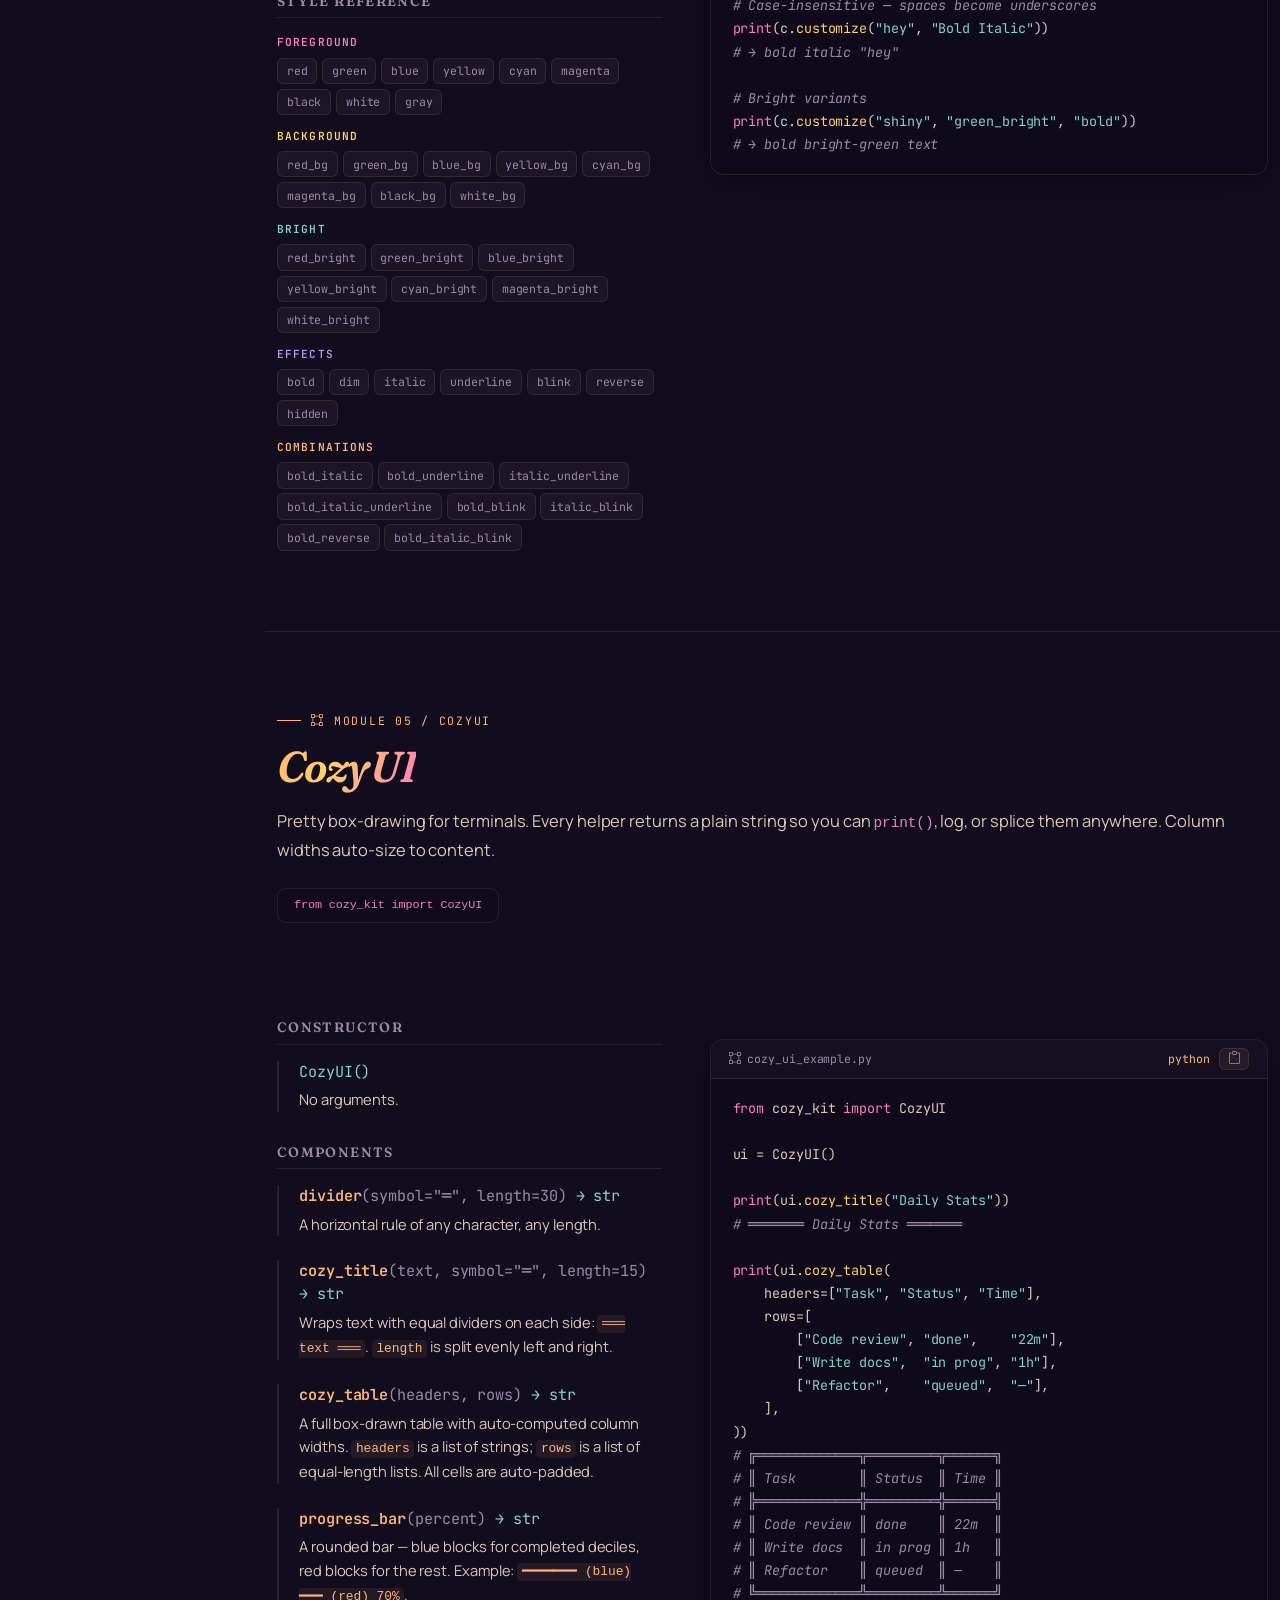
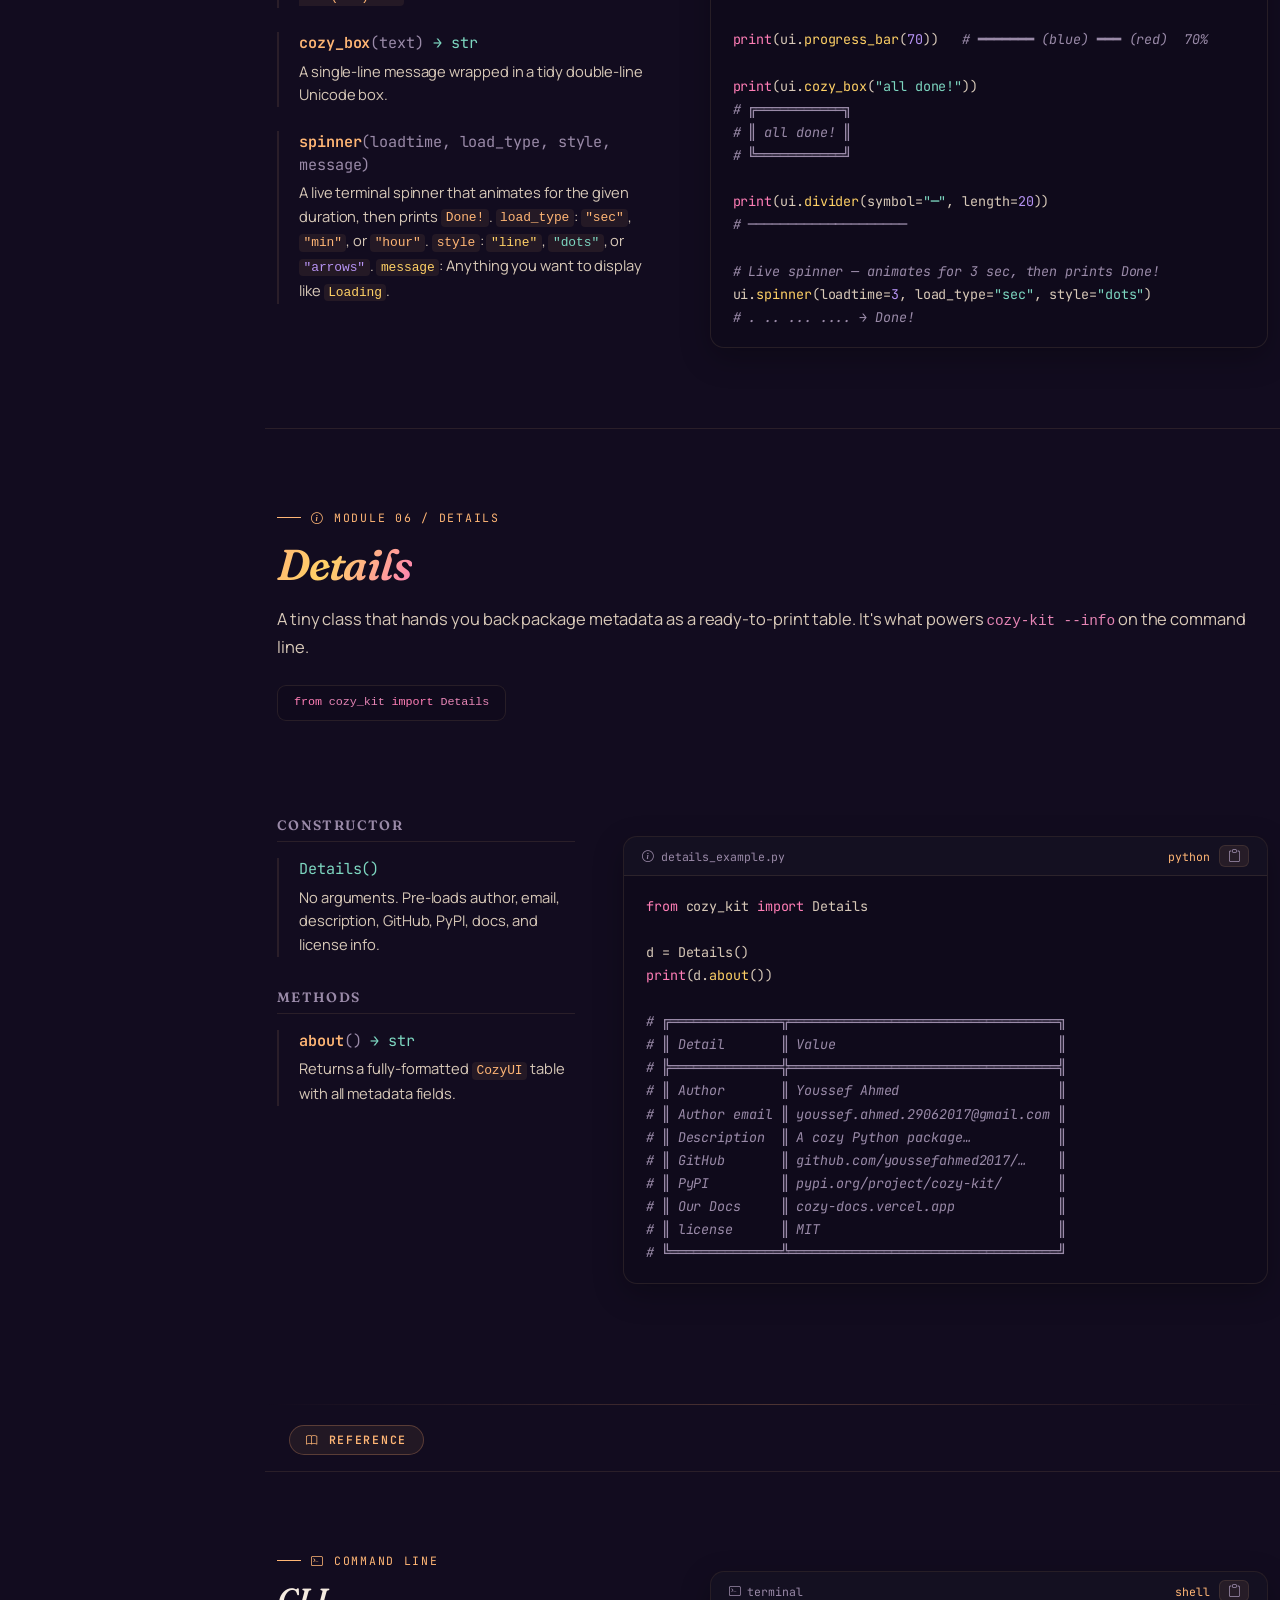
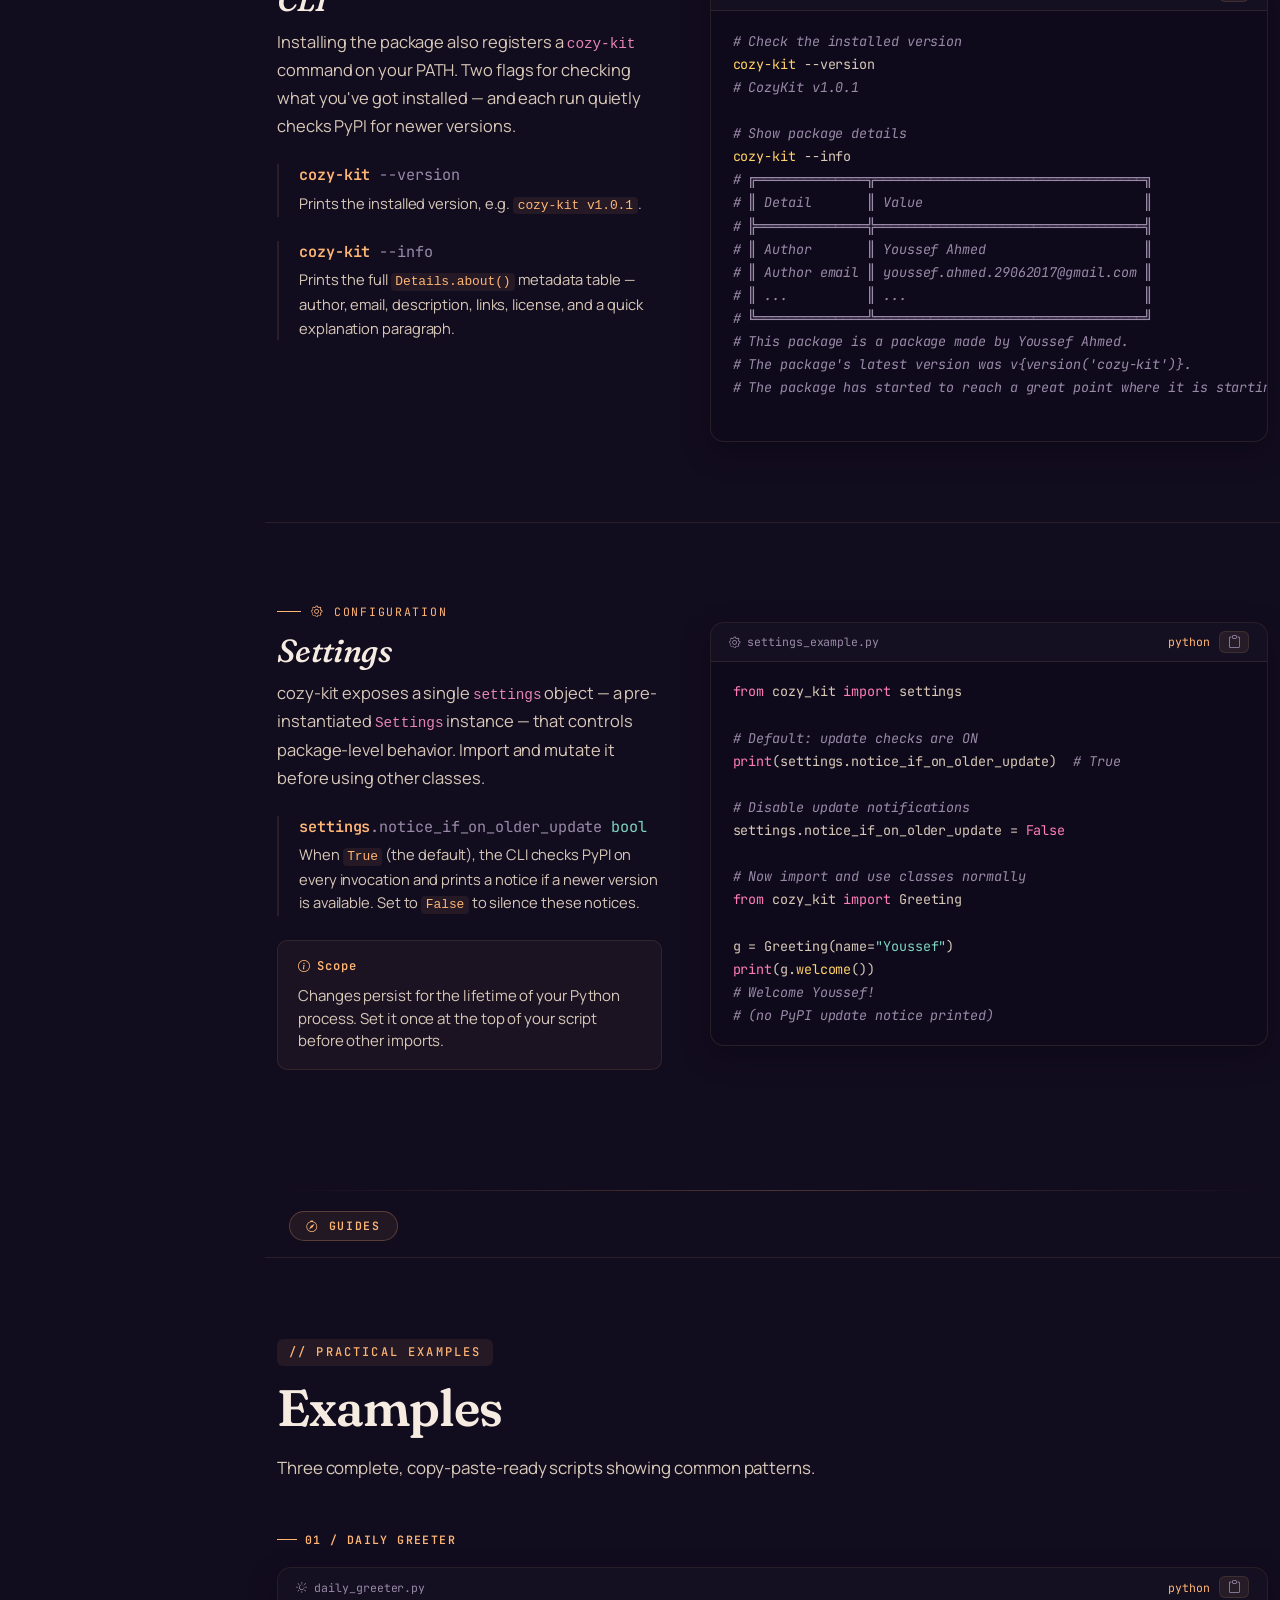
==== commit 9f40dcad: "Update index.html" ====
--- a/index.html
+++ b/index.html
@@ -339,7 +339,7 @@
 
 <span class="com"># Editable / contributor install</span>
 <span class="fn">git</span> clone https://github.com/youssefahmed2017/cozy-kit
-<span class="fn">cd</span> cozy-kit/project
+<span class="fn">cd</span> cozy-kit
 <span class="fn">pip</span> install -e .</pre>
                     </div>
                 </div>
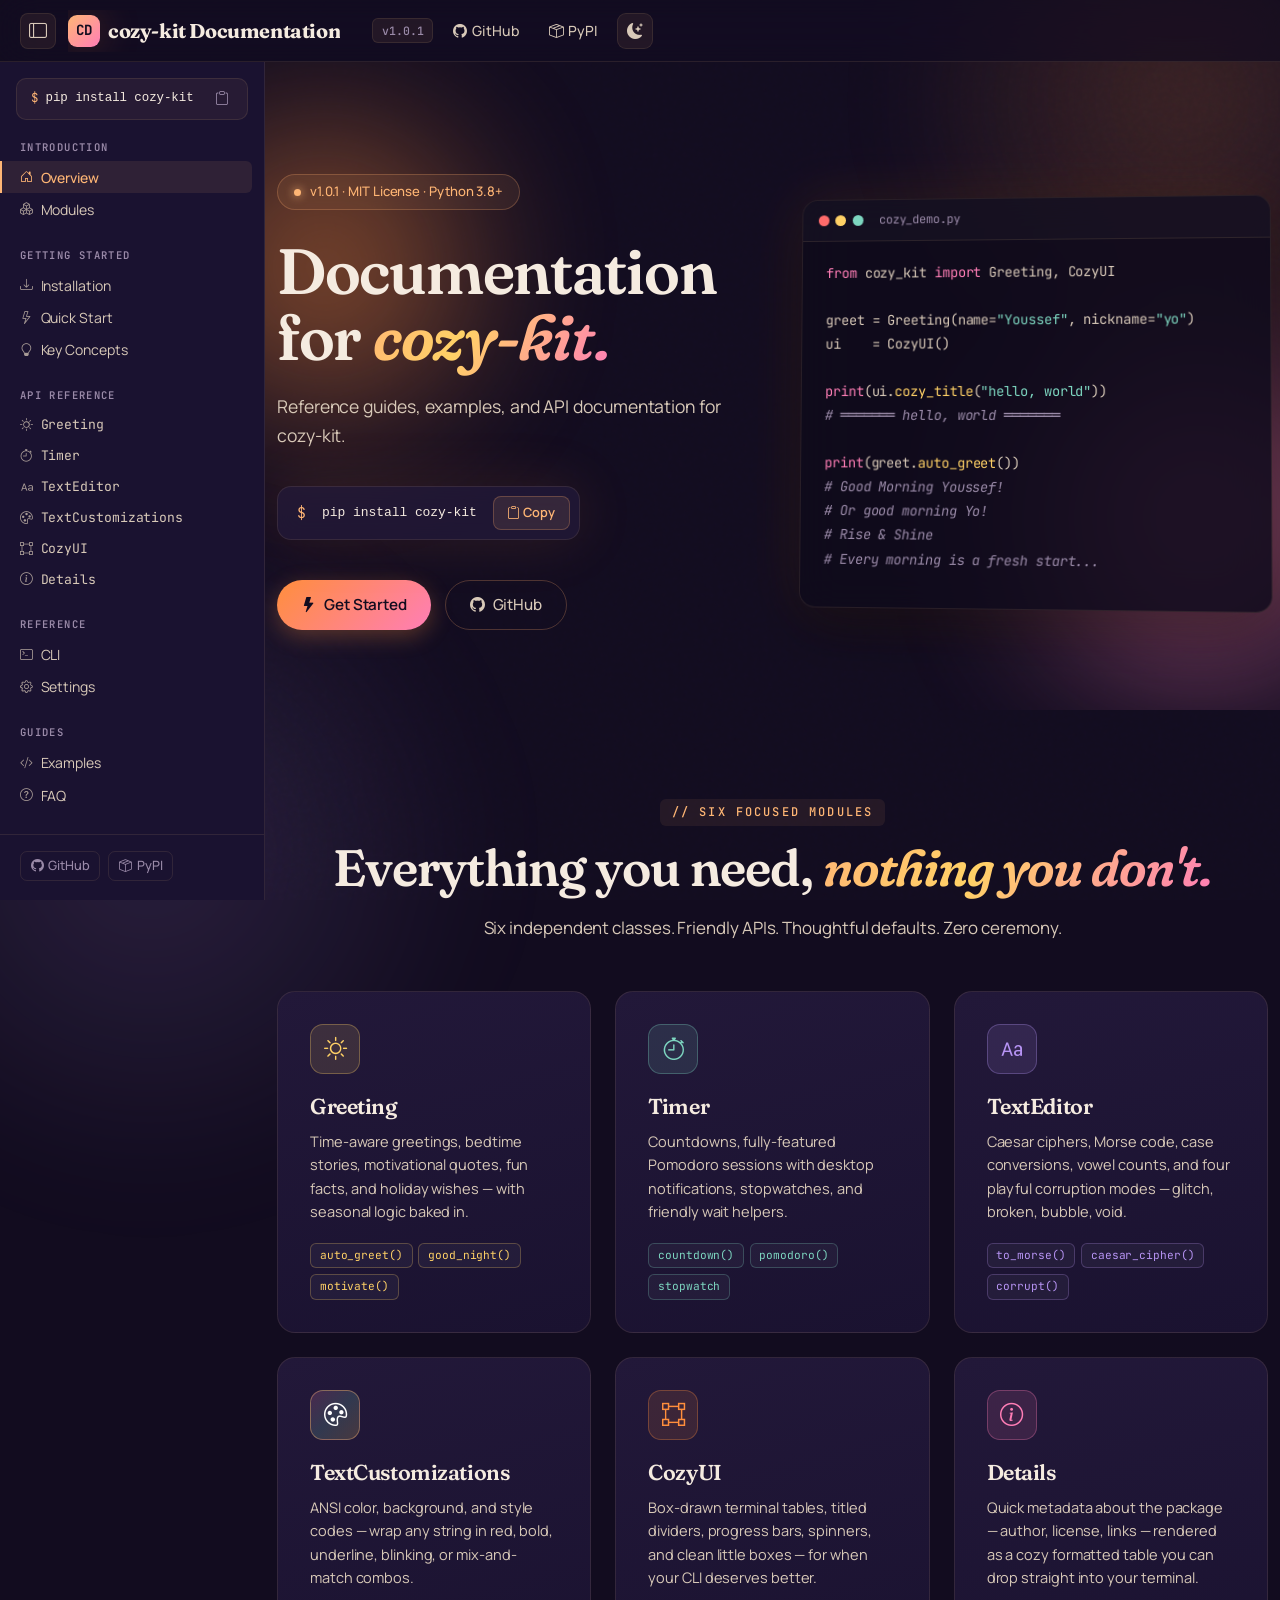
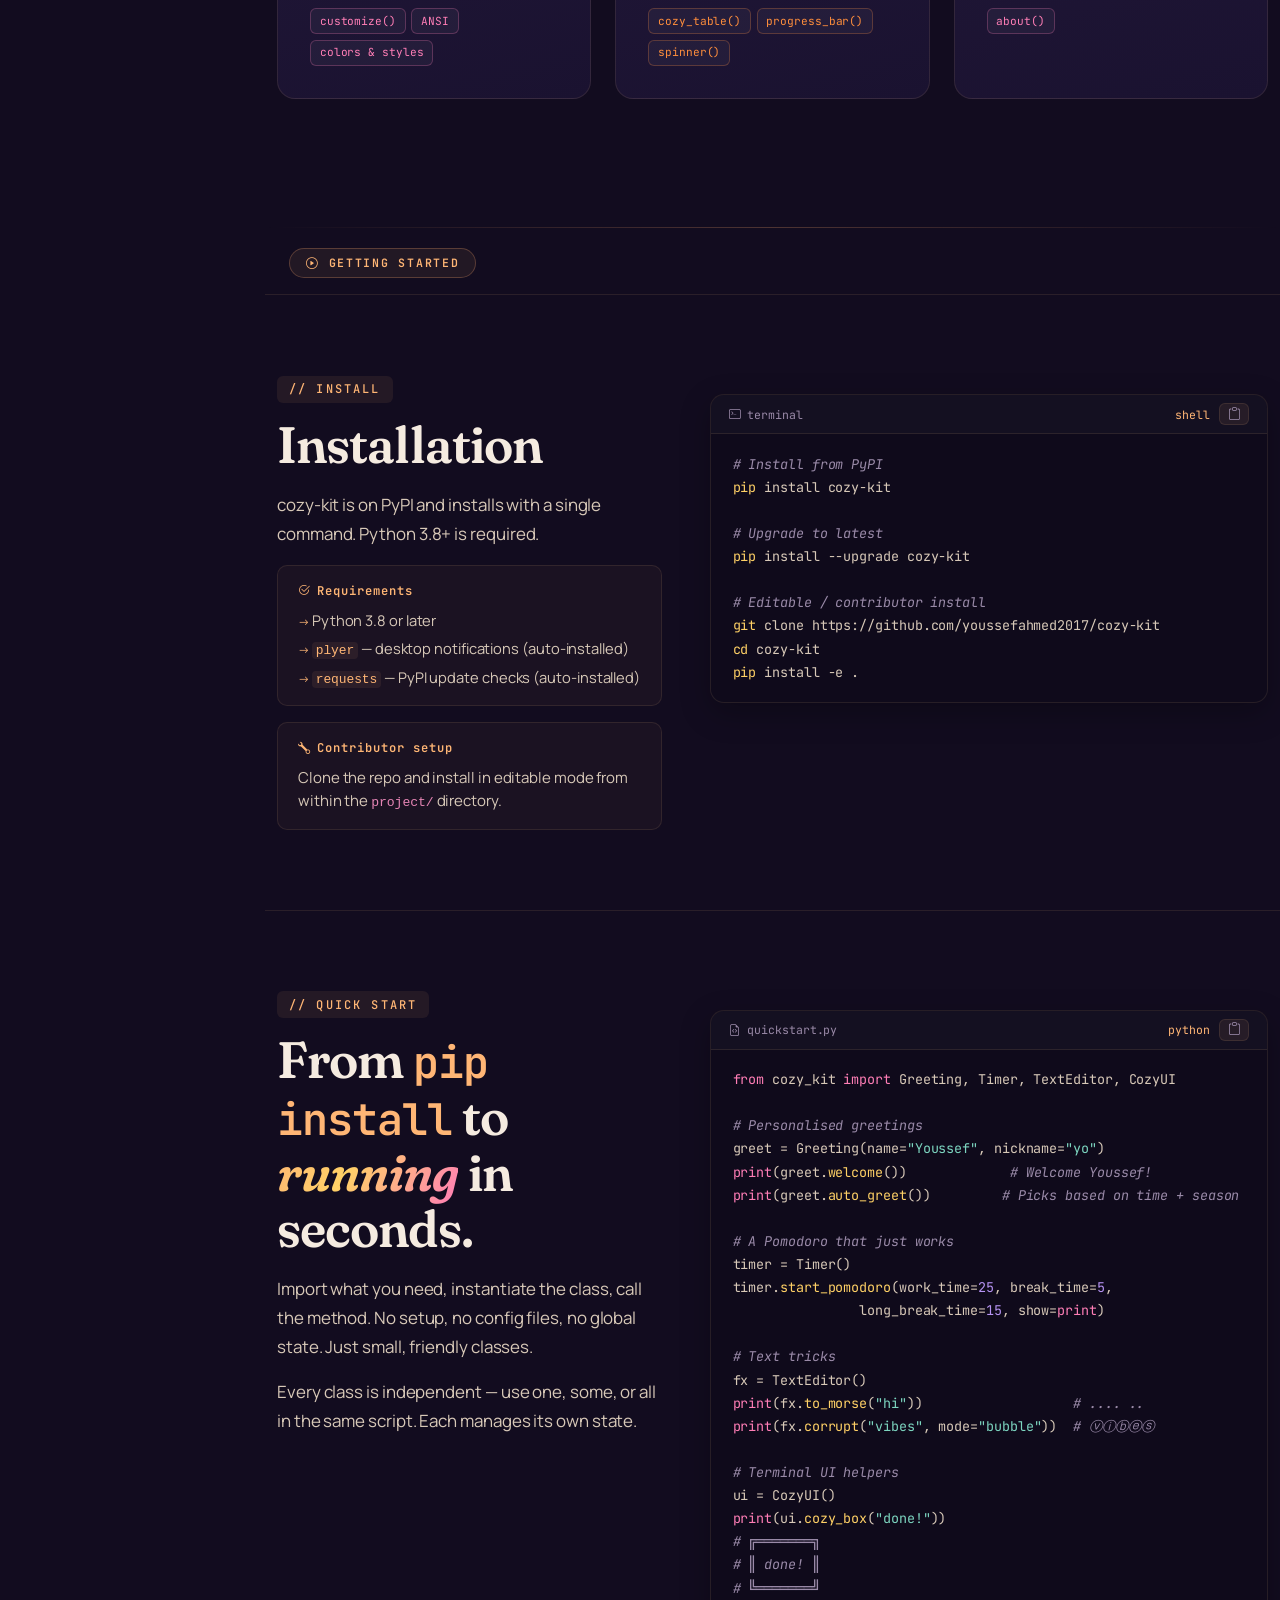
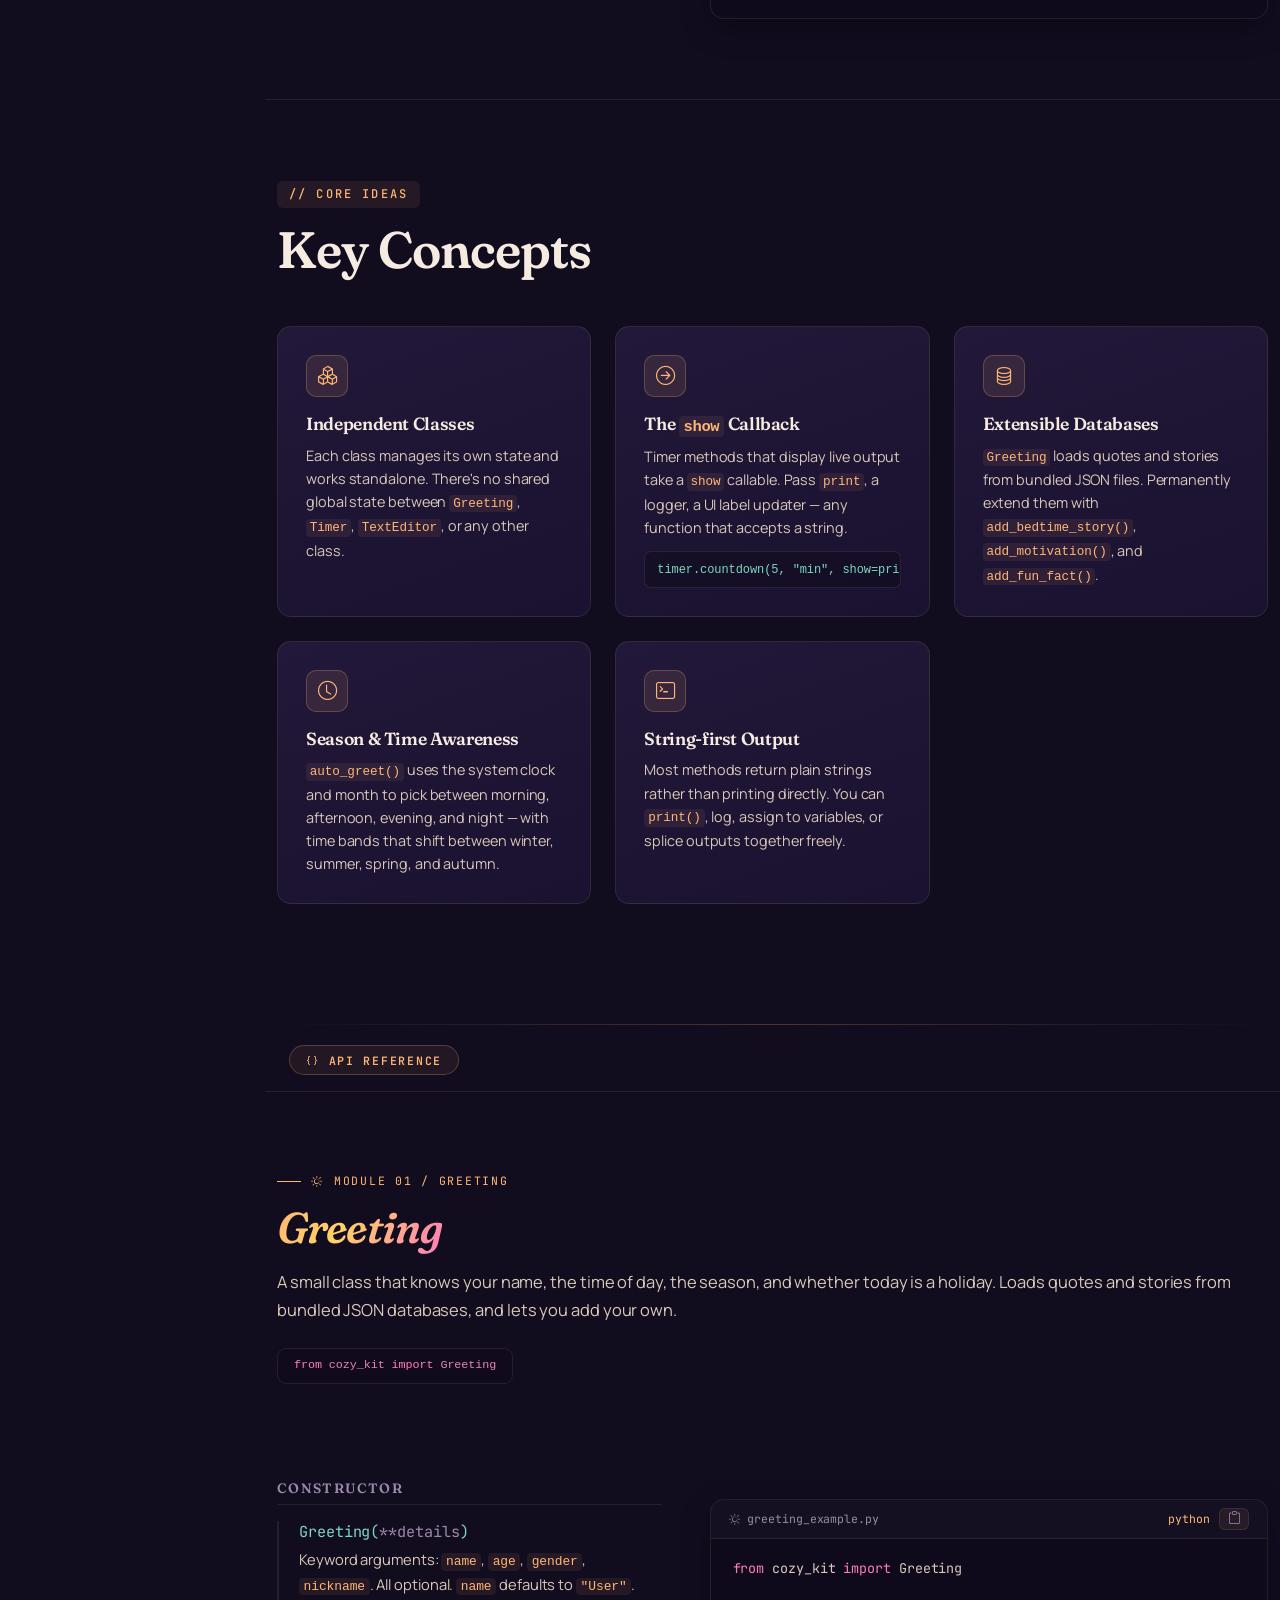
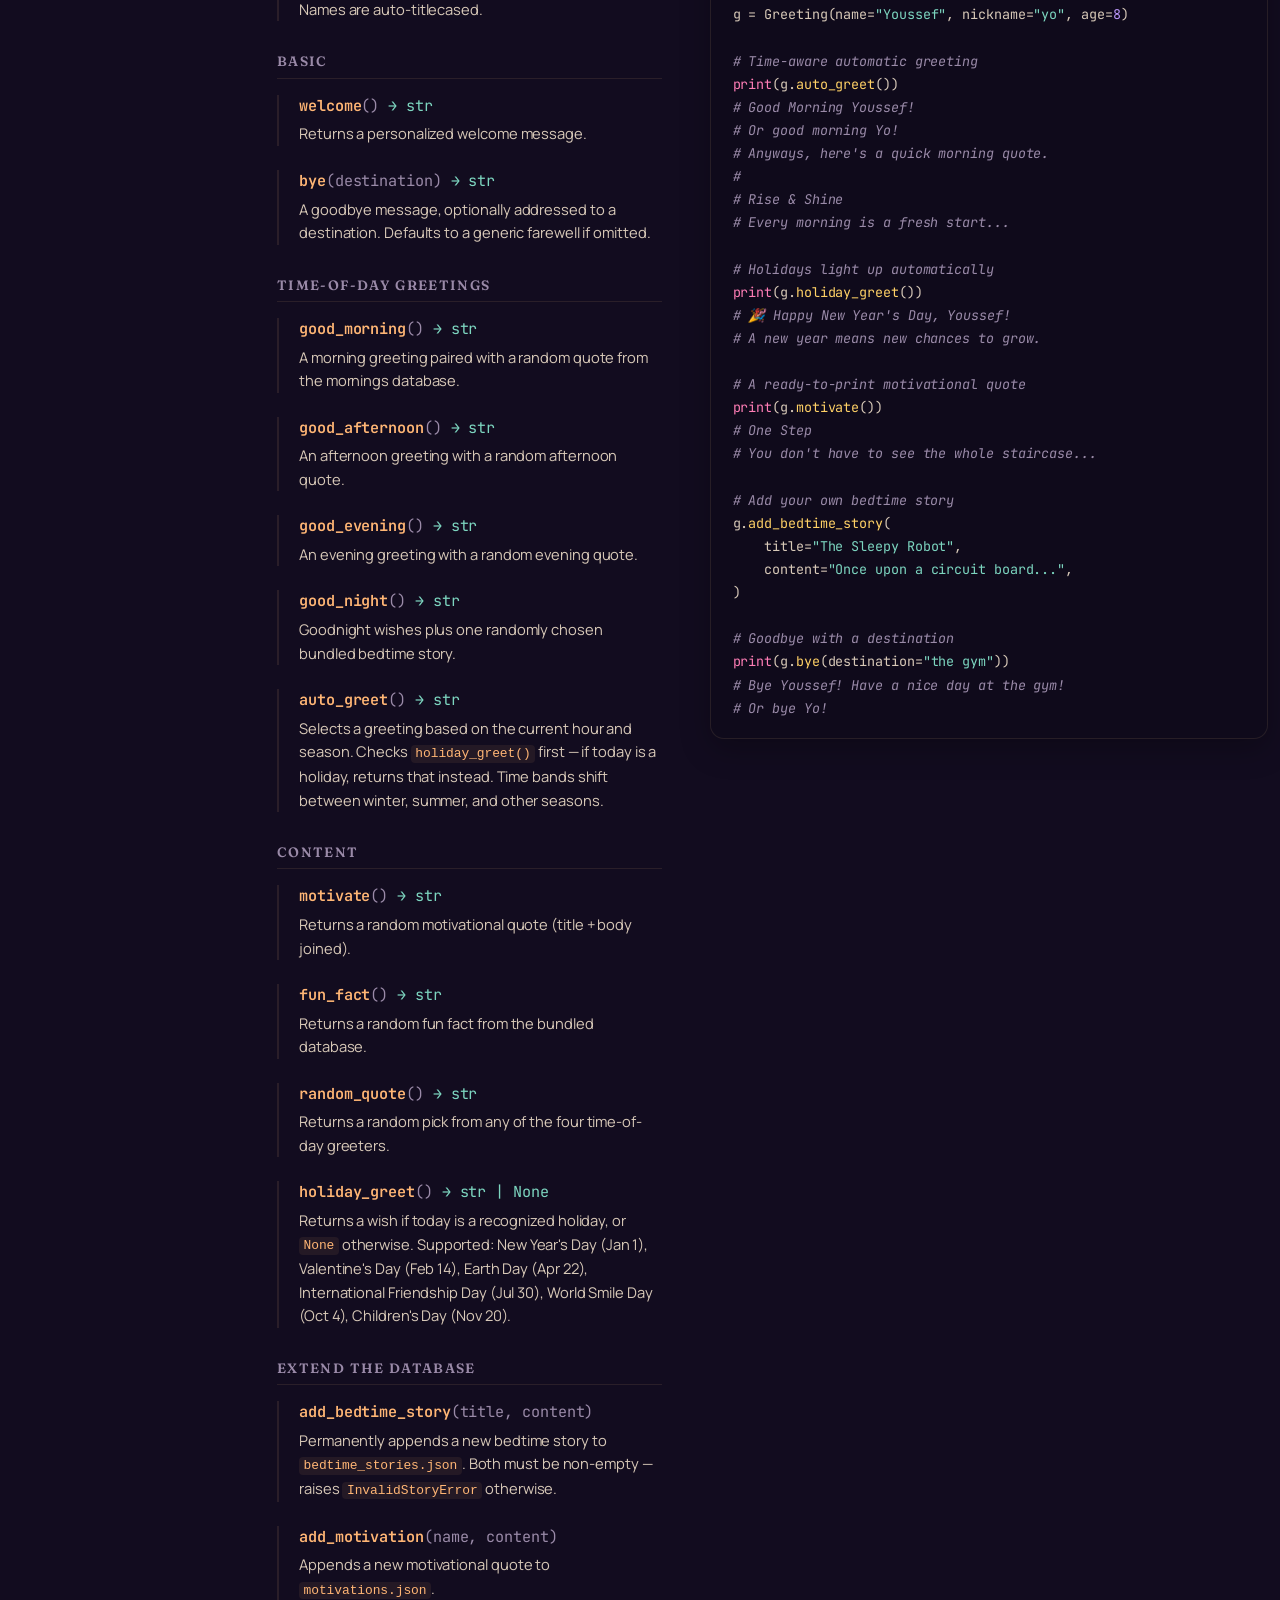
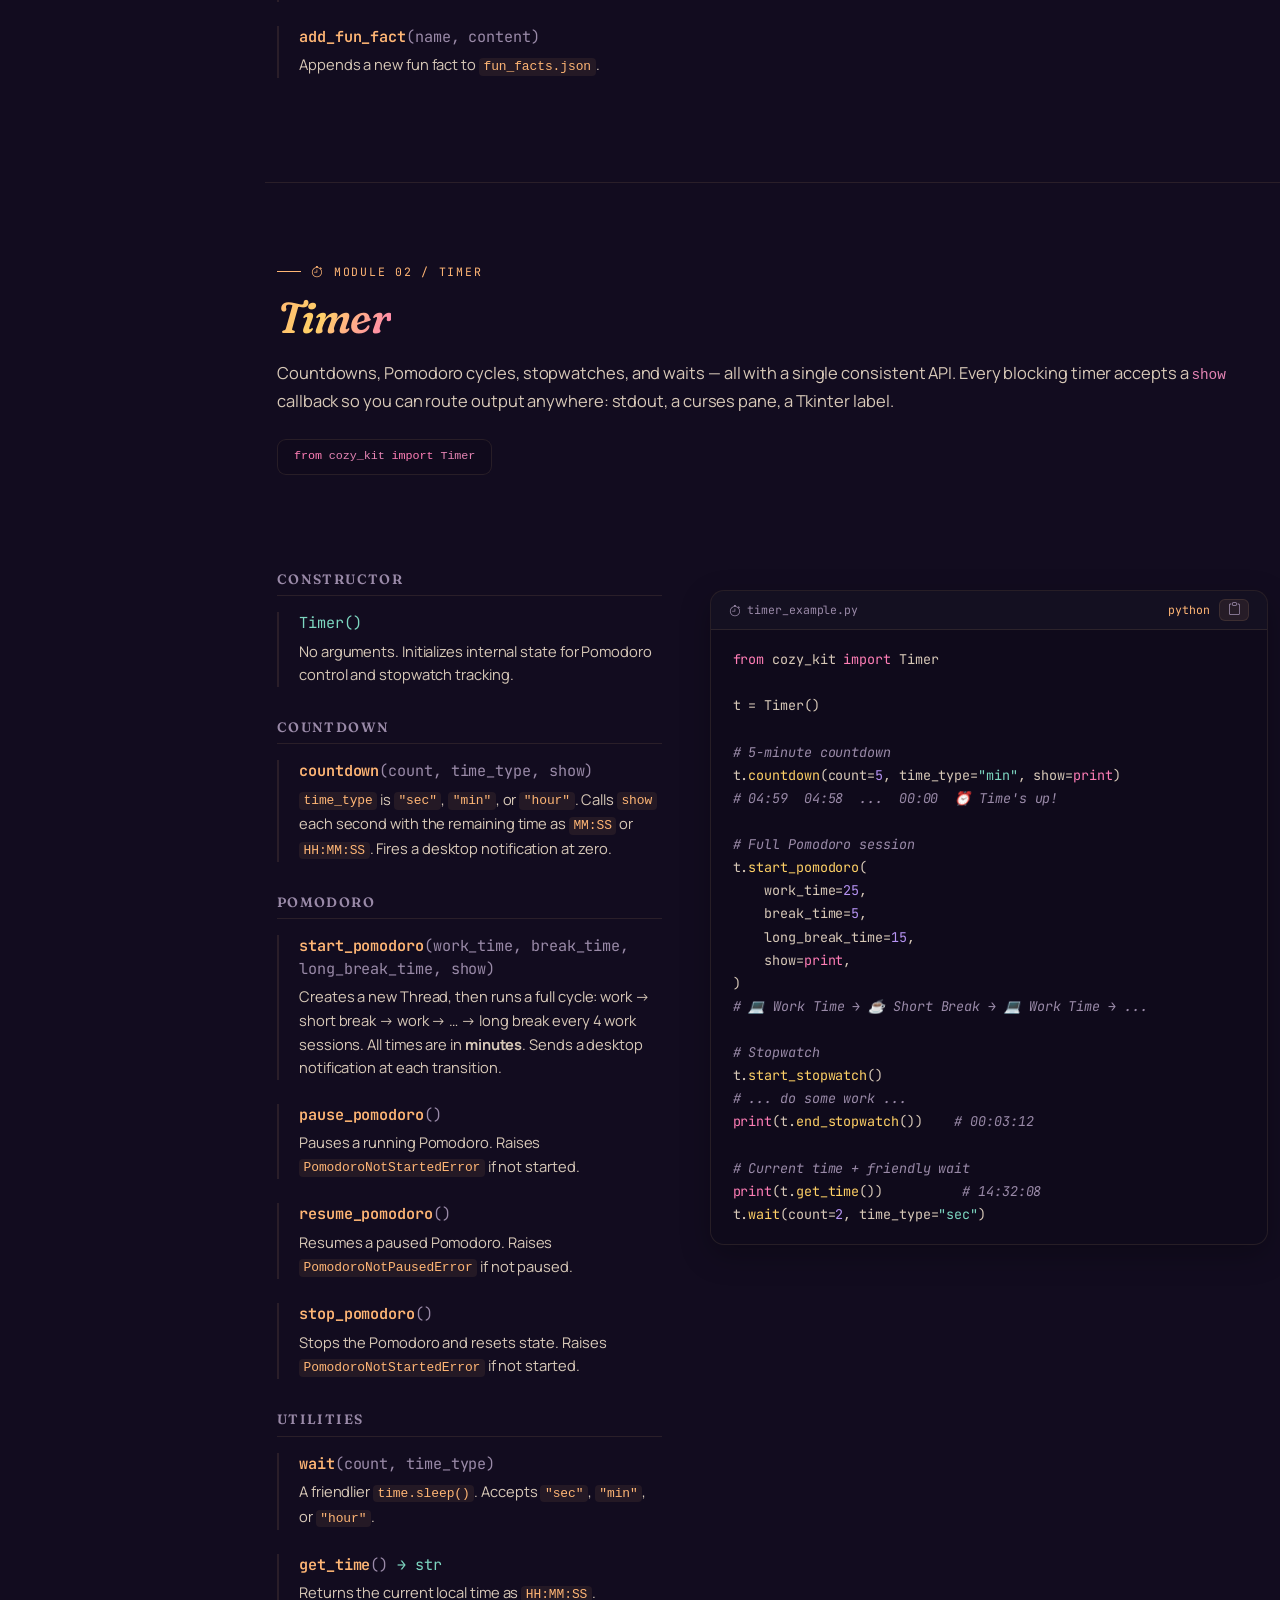
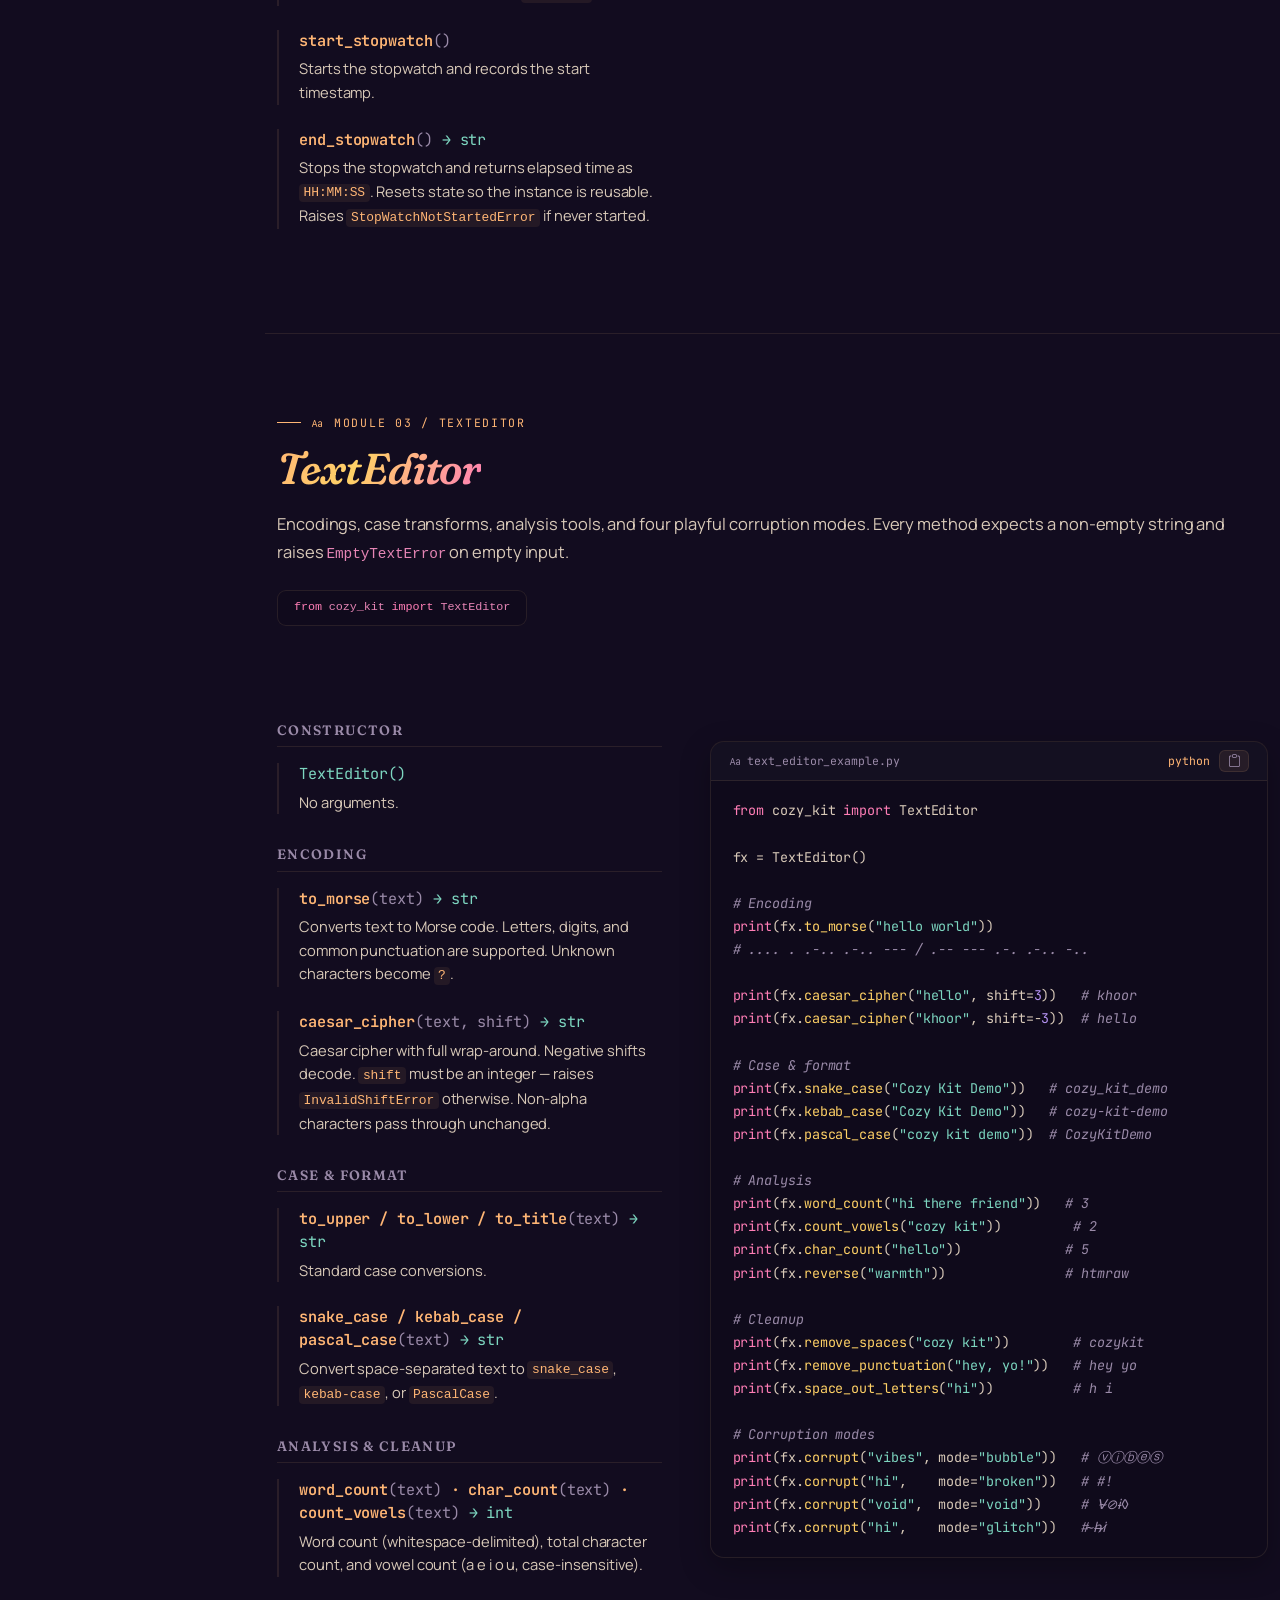
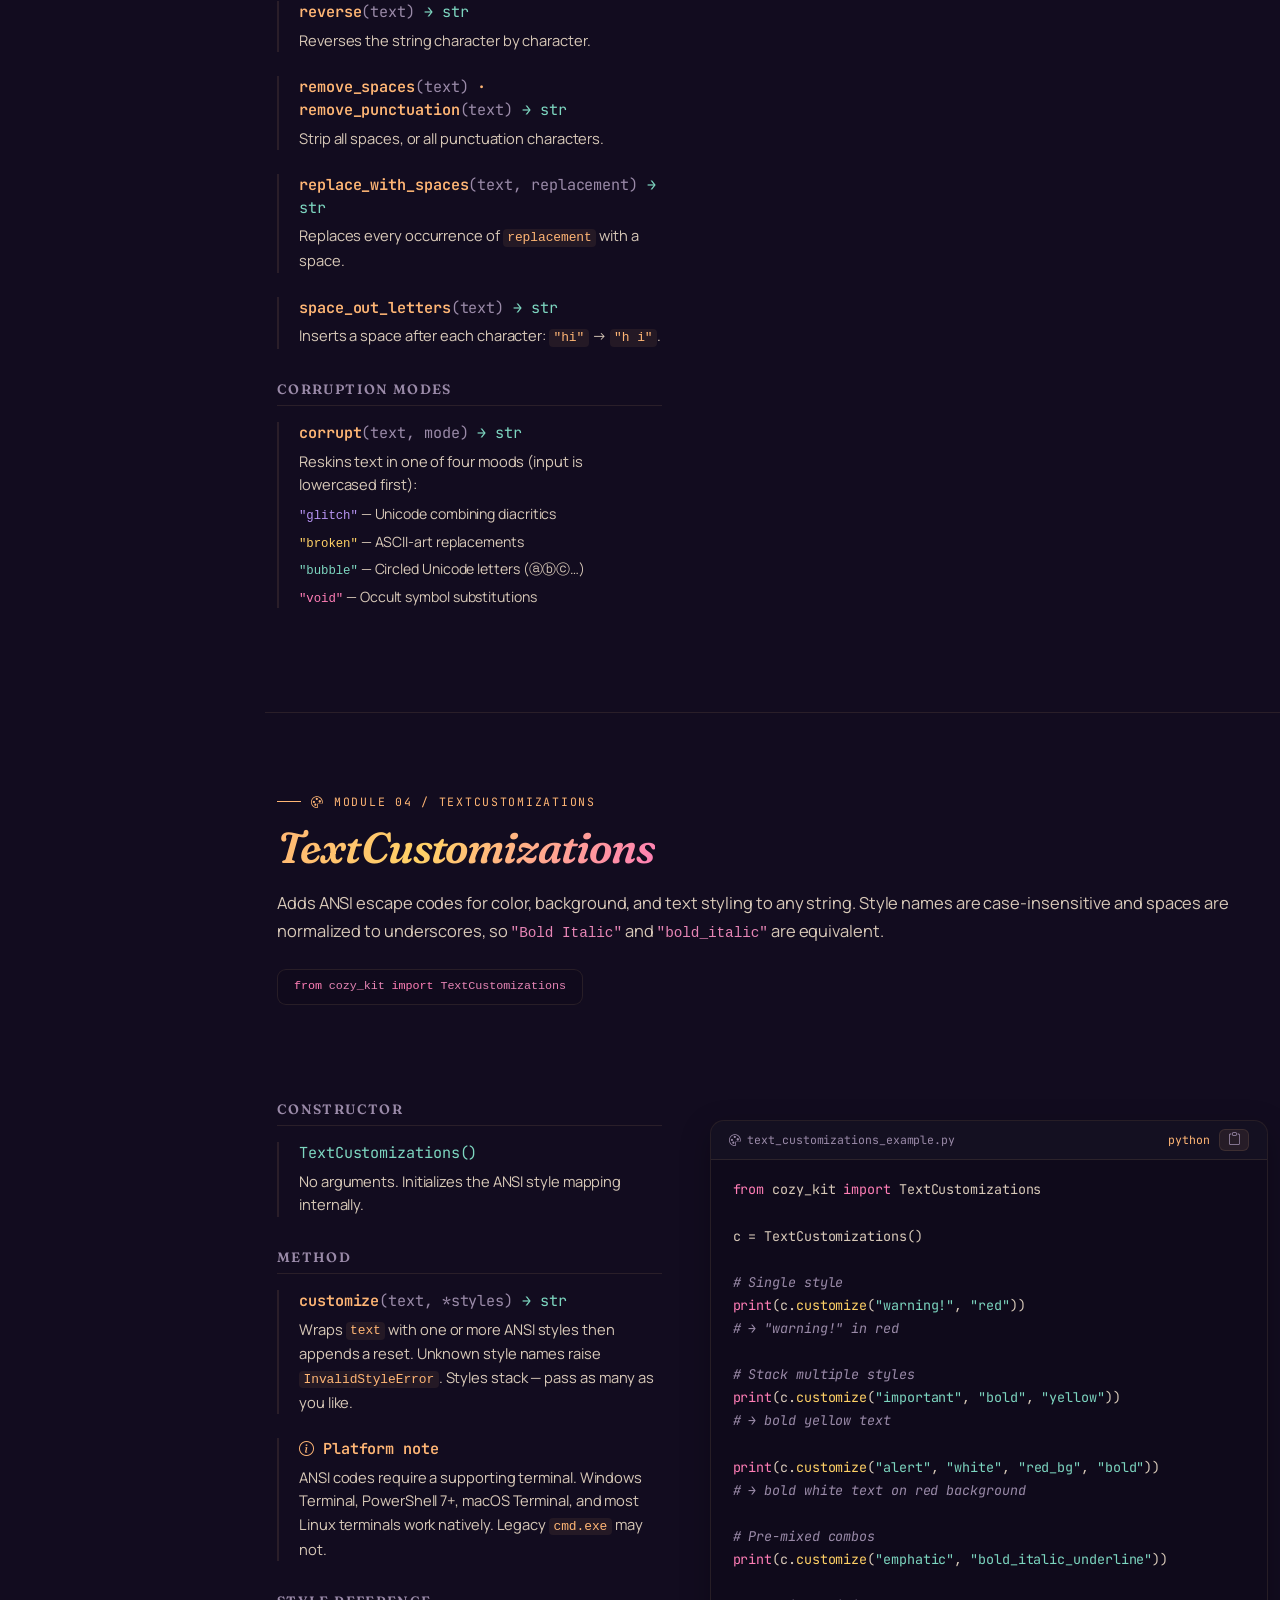
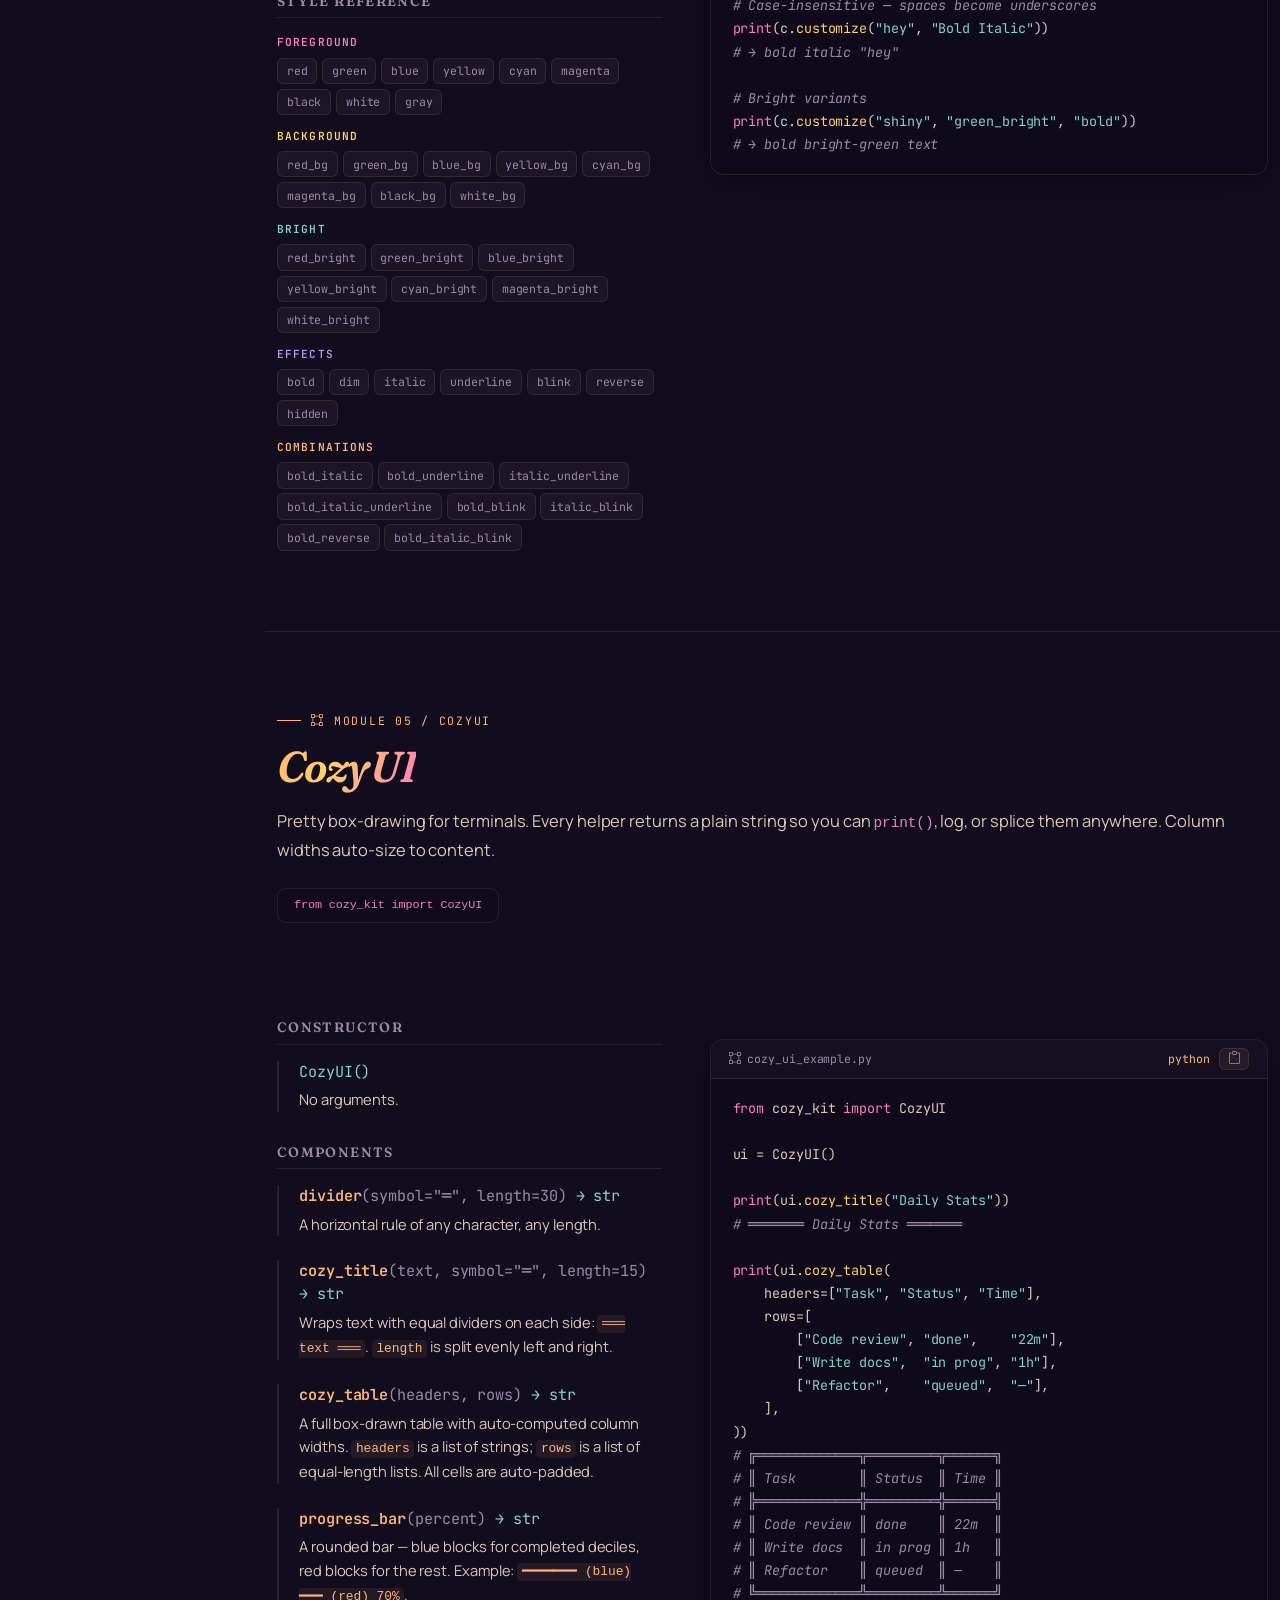
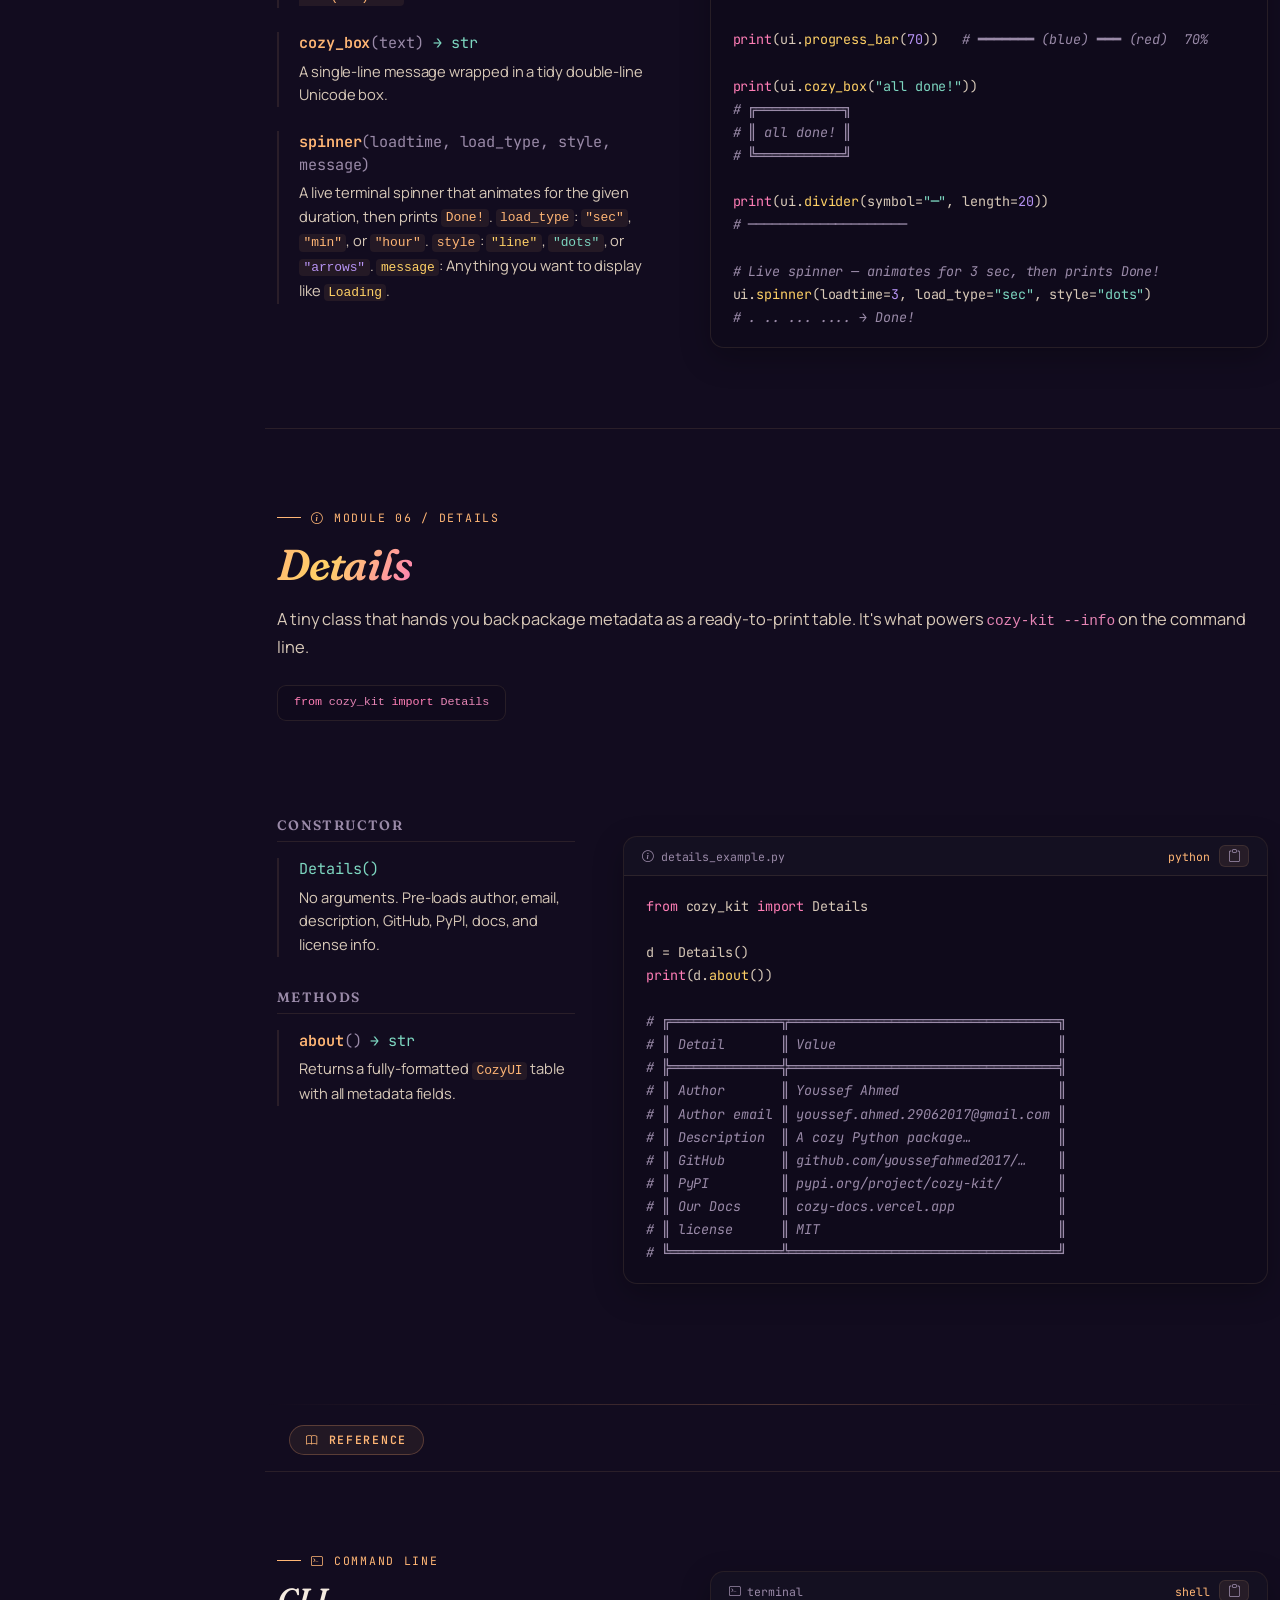
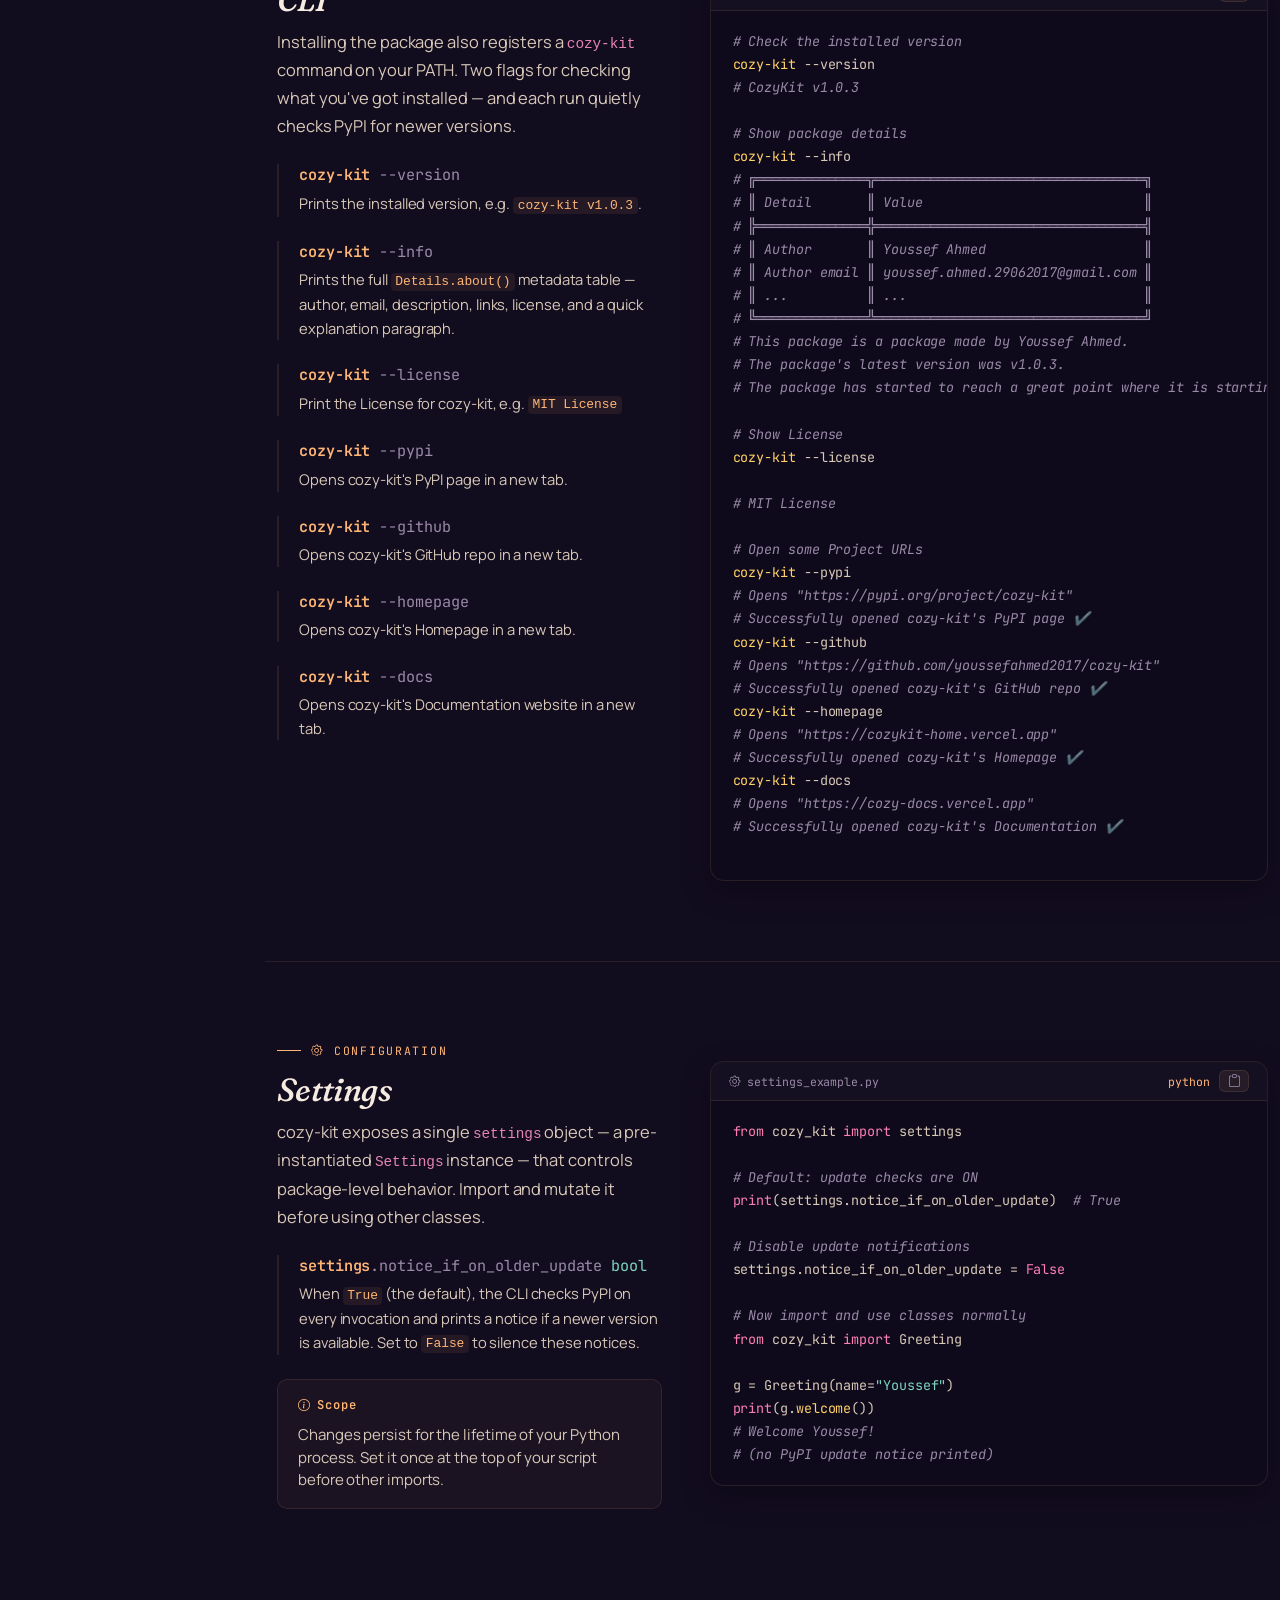
==== commit 62a39456: "Update index.html" ====
--- a/index.html
+++ b/index.html
@@ -1112,13 +1112,33 @@
                     </p>
                     <div class="method-block">
                         <div class="method-name">cozy-kit <span class="args">--version</span></div>
-                        <p class="method-desc">Prints the installed version, e.g. <code>cozy-kit v1.0.1</code>.</p>
+                        <p class="method-desc">Prints the installed version, e.g. <code>cozy-kit v1.0.3</code>.</p>
                     </div>
                     <div class="method-block">
                         <div class="method-name">cozy-kit <span class="args">--info</span></div>
                         <p class="method-desc">Prints the full <code>Details.about()</code> metadata table — author, email, description, links, license, and a quick explanation paragraph.</p>
                     </div>
-                </div>
+                    <div class="method-block">
+                        <div class="method-name">cozy-kit <span class="args">--license</span></div>
+                        <p class="method-desc">Print the License for cozy-kit, e.g. <code>MIT License</code></p>
+                    </div>
+                    <div class="method-block">
+                        <div class="method-name">cozy-kit <span class="args">--pypi</span></div>
+                        <p class="method-desc">Opens cozy-kit's PyPI page in a new tab.</p>
+                    </div>
+                    <div class="method-block">
+                        <div class="method-name">cozy-kit <span class="args">--github</span></div>
+                        <p class="method-desc">Opens cozy-kit's GitHub repo in a new tab.</p>
+                    </div>
+                    <div class="method-block">
+                        <div class="method-name">cozy-kit <span class="args">--homepage</span></div>
+                        <p class="method-desc">Opens cozy-kit's Homepage in a new tab.</p>
+                    </div>
+                    <div class="method-block">
+                        <div class="method-name">cozy-kit <span class="args">--docs</span></div>
+                        <p class="method-desc">Opens cozy-kit's Documentation website in a new tab.</p>
+                    </div>
+                    </div>
                 <div class="col-lg-7 reveal">
                     <div class="code-card">
                         <div class="code-head">
@@ -1130,7 +1150,7 @@
                         </div>
 <pre class="code-body"><span class="com"># Check the installed version</span>
 <span class="fn">cozy-kit</span> --version
-<span class="com"># CozyKit v1.0.1</span>
+<span class="com"># CozyKit v1.0.3</span>
 
 <span class="com"># Show package details</span>
 <span class="fn">cozy-kit</span> --info
@@ -1142,8 +1162,27 @@
 # ║ ...          ║ ...                              ║
 # ╚══════════════╩══════════════════════════════════╝
 # This package is a package made by Youssef Ahmed.
-# The package's latest version was v{version('cozy-kit')}.
+# The package's latest version was v1.0.3.
 # The package has started to reach a great point where it is starting to become stable</span>
+
+<span class="com"># Show License</span>
+<span class="fn">cozy-kit</span> --license
+<span class="com">
+# MIT License
+</span>
+<span class="com"># Open some Project URLs</span>
+<span class="fn">cozy-kit</span> --pypi
+<span class="com"># Opens "https://pypi.org/project/cozy-kit"</span>
+<span class="com"># Successfully opened cozy-kit's PyPI page ✔️</span>
+<span class="fn">cozy-kit</span> --github
+<span class="com"># Opens "https://github.com/youssefahmed2017/cozy-kit"</span>
+<span class="com"># Successfully opened cozy-kit's GitHub repo ✔️</span>
+<span class="fn">cozy-kit</span> --homepage
+<span class="com"># Opens "https://cozykit-home.vercel.app"</span>
+<span class="com"># Successfully opened cozy-kit's Homepage ✔️</span>
+<span class="fn">cozy-kit</span> --docs
+<span class="com"># Opens "https://cozy-docs.vercel.app"</span>
+<span class="com"># Successfully opened cozy-kit's Documentation ✔️</span>
                         </pre>
                     </div>
                 </div>
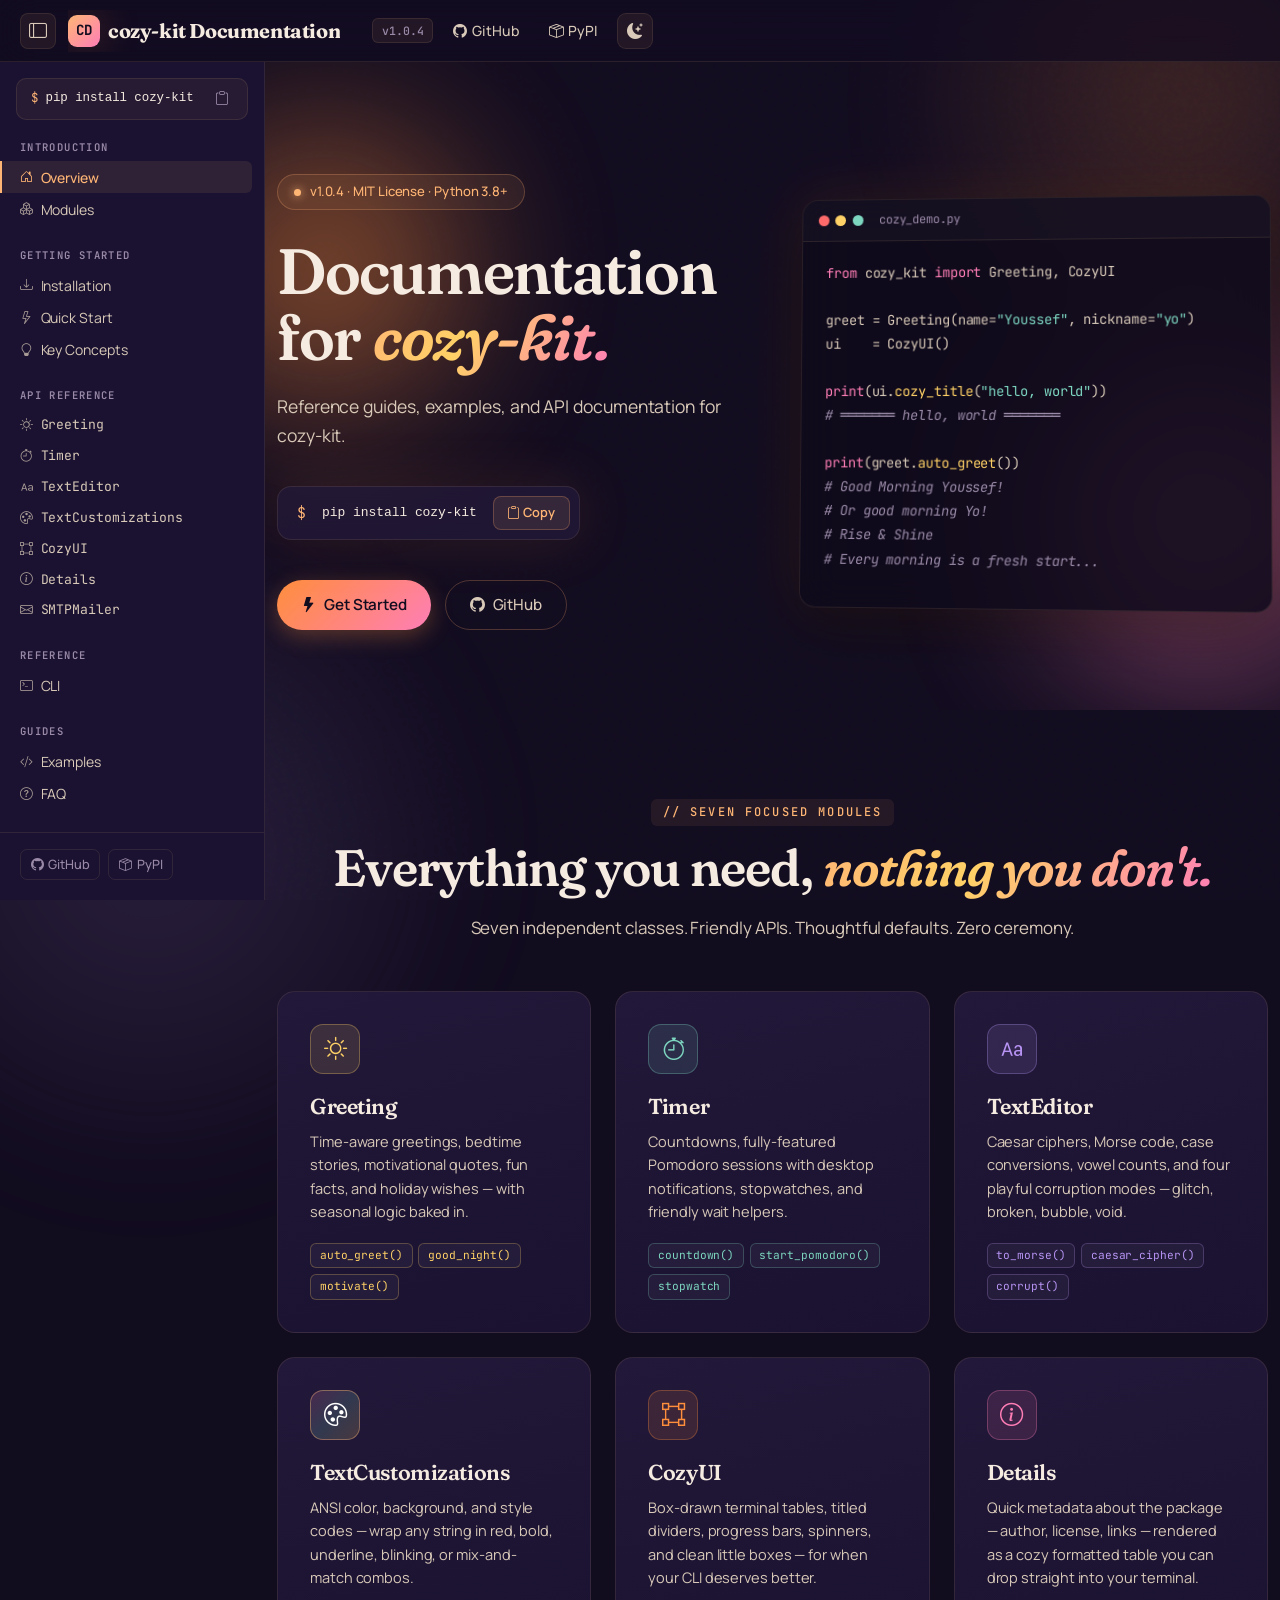
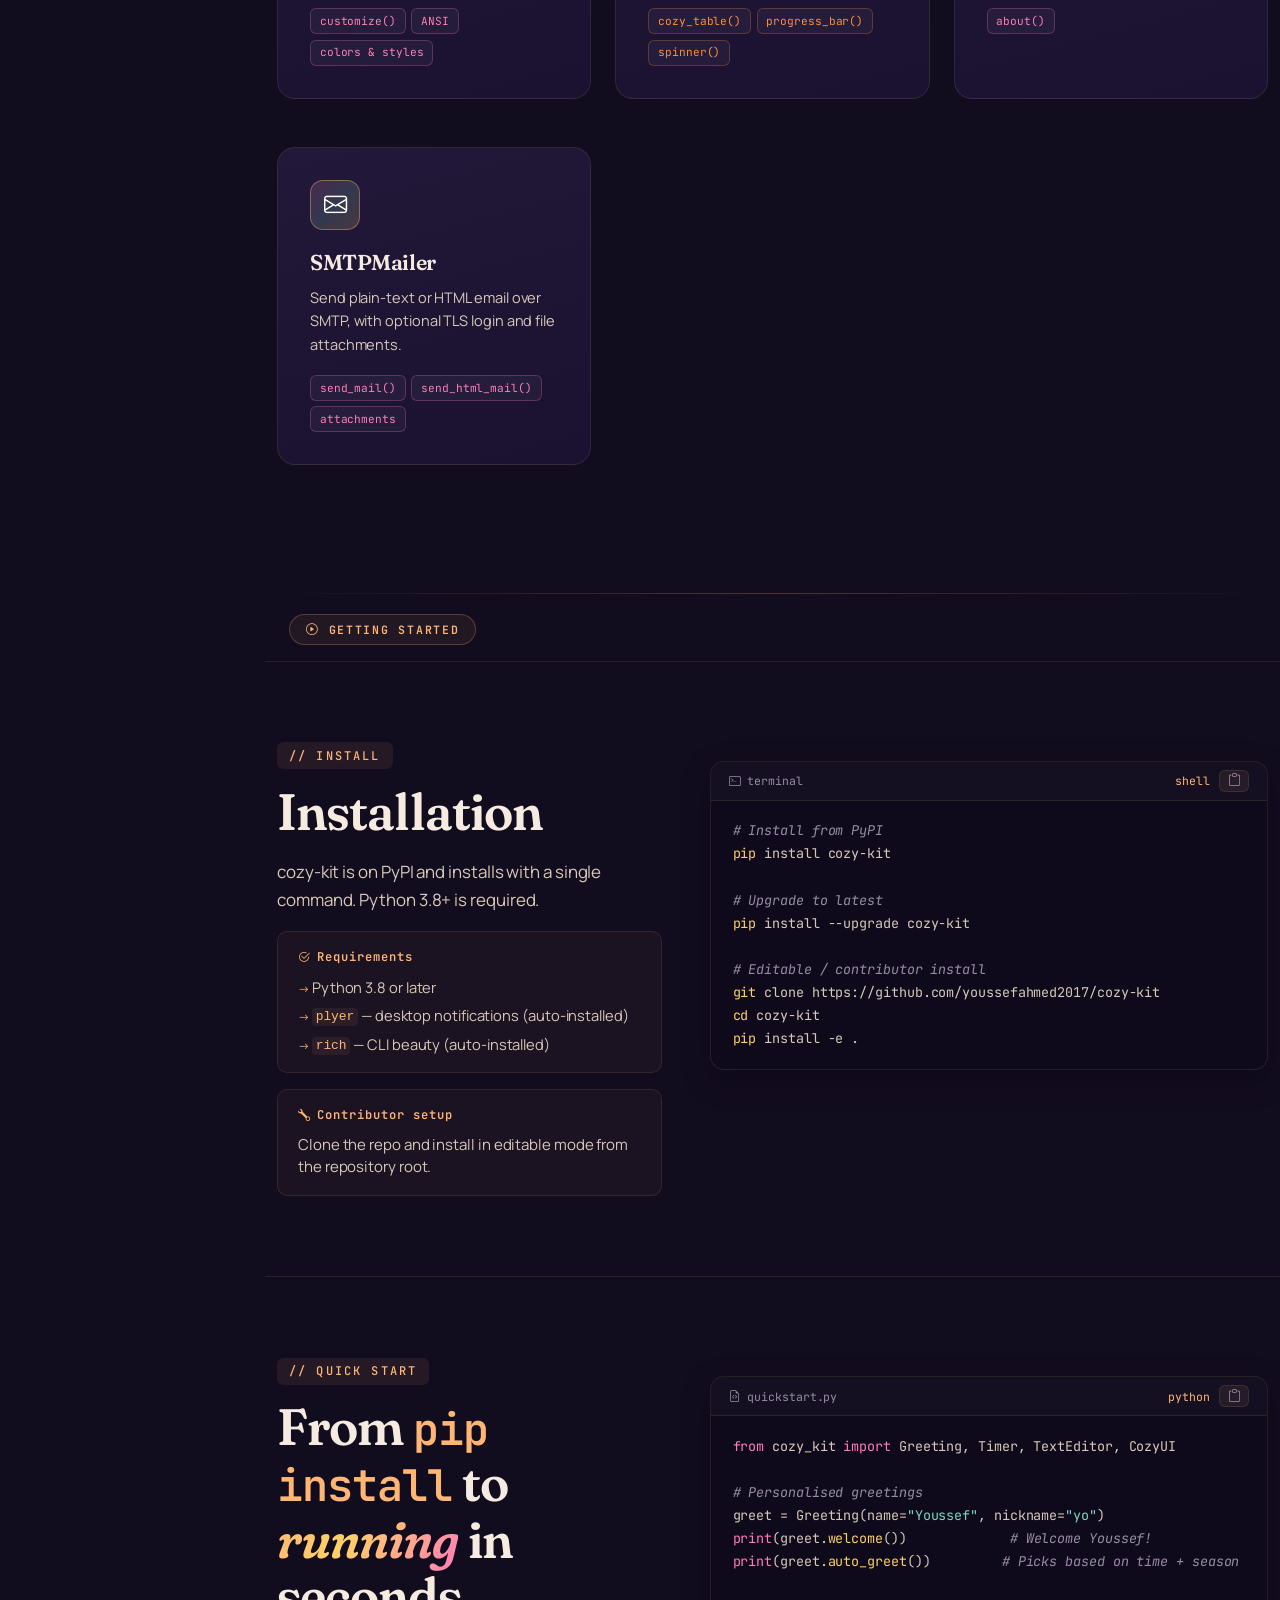
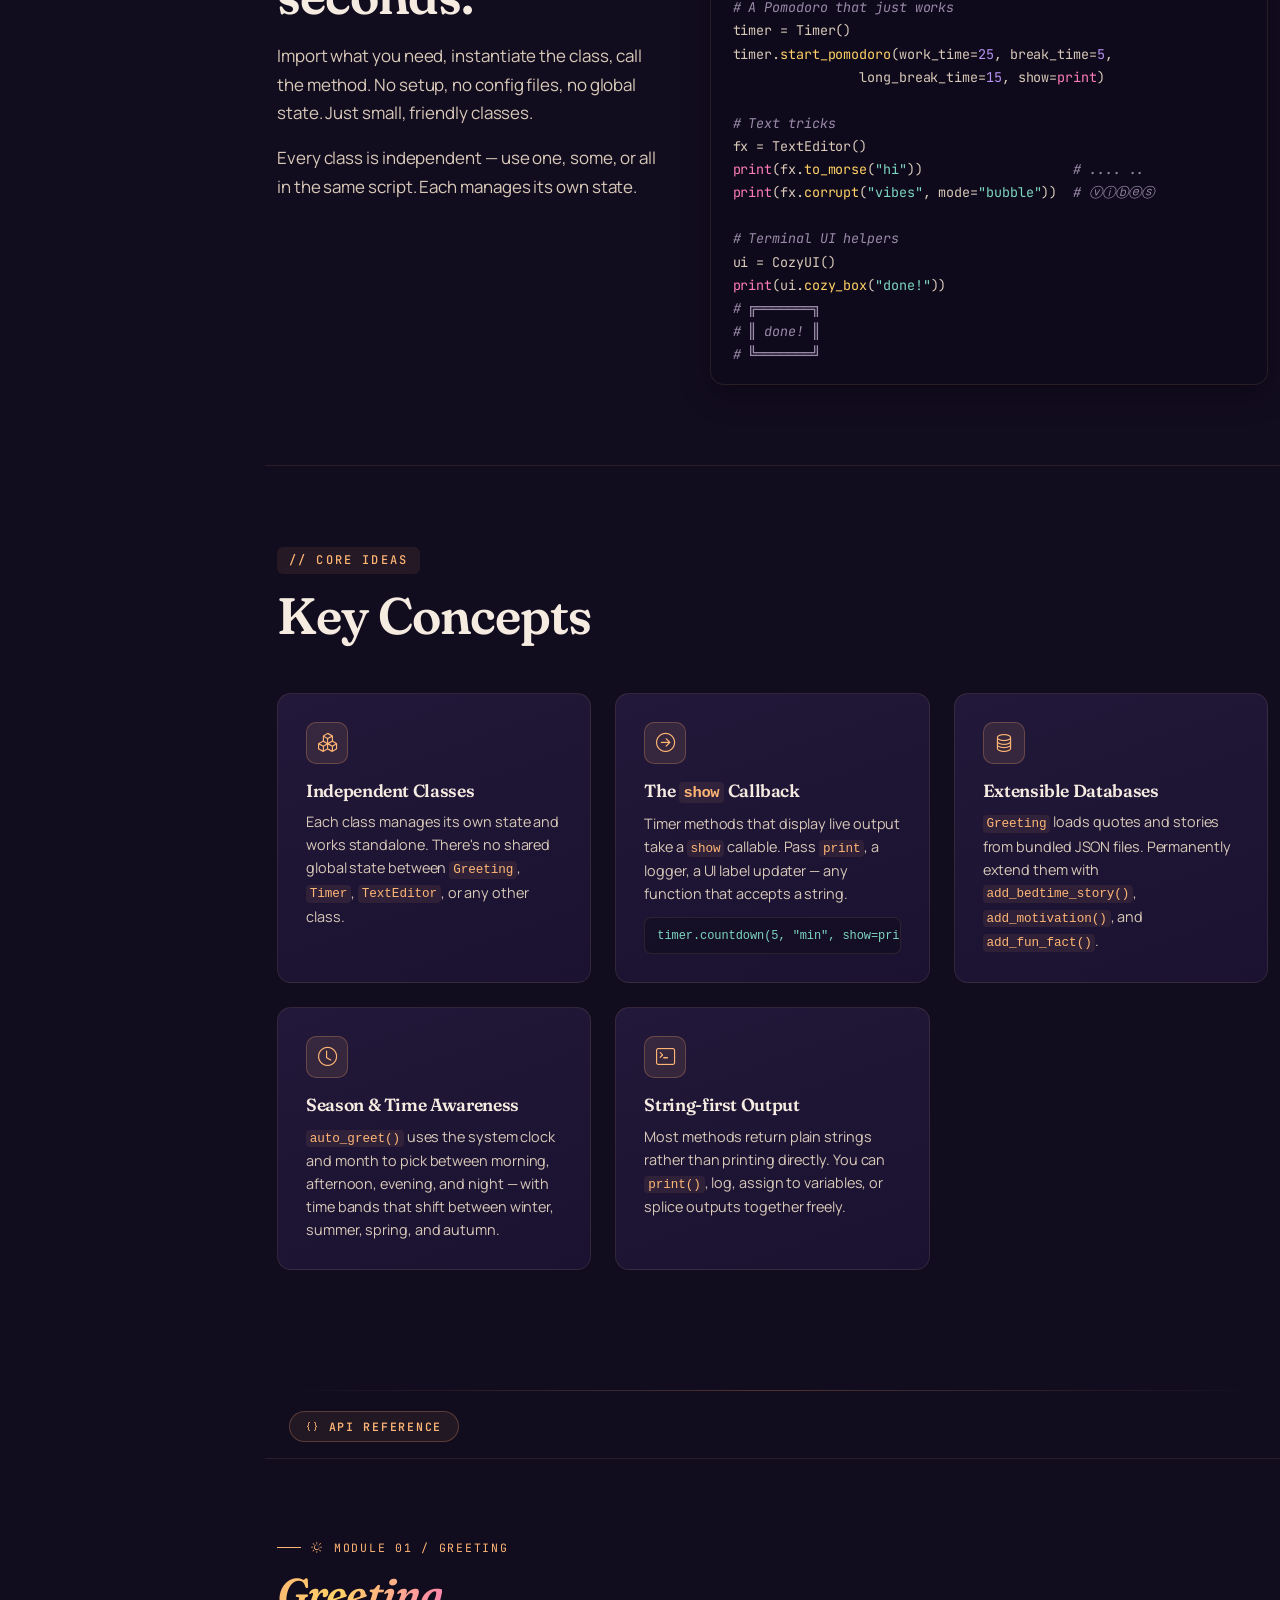
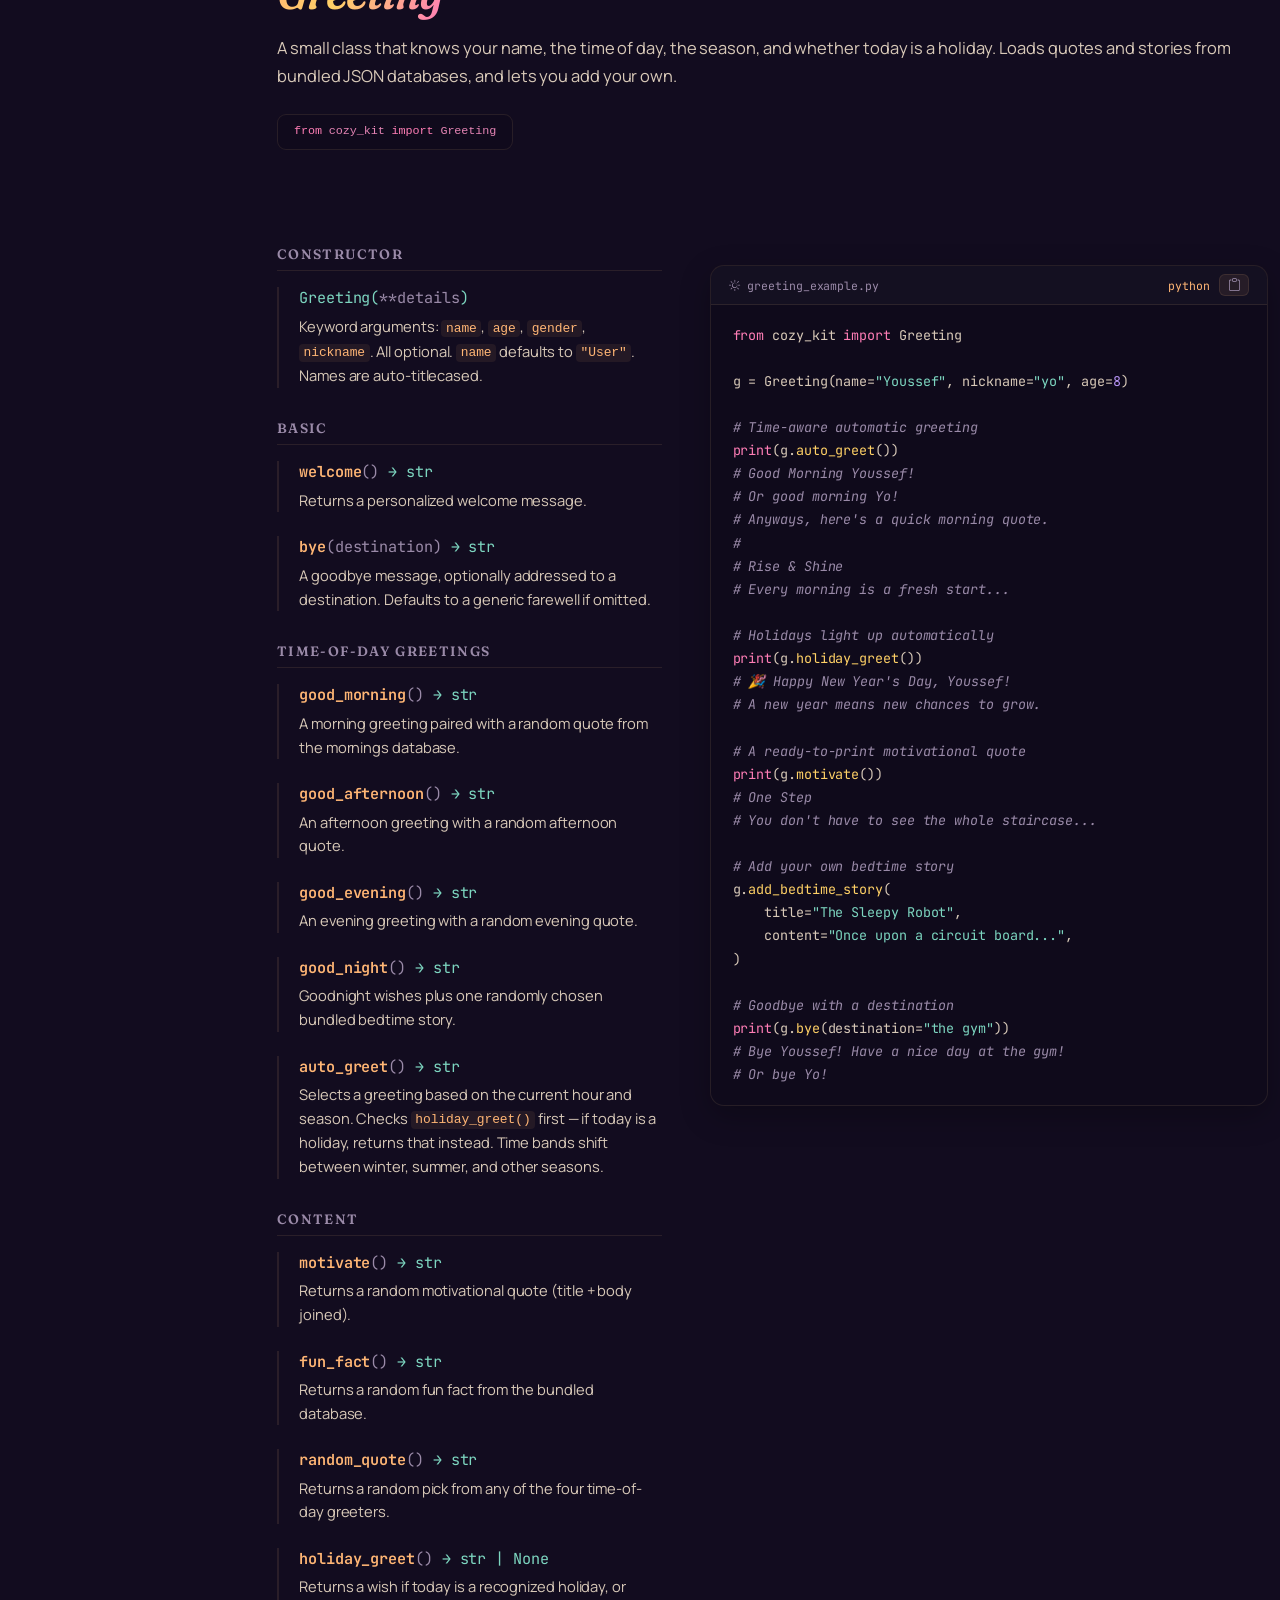
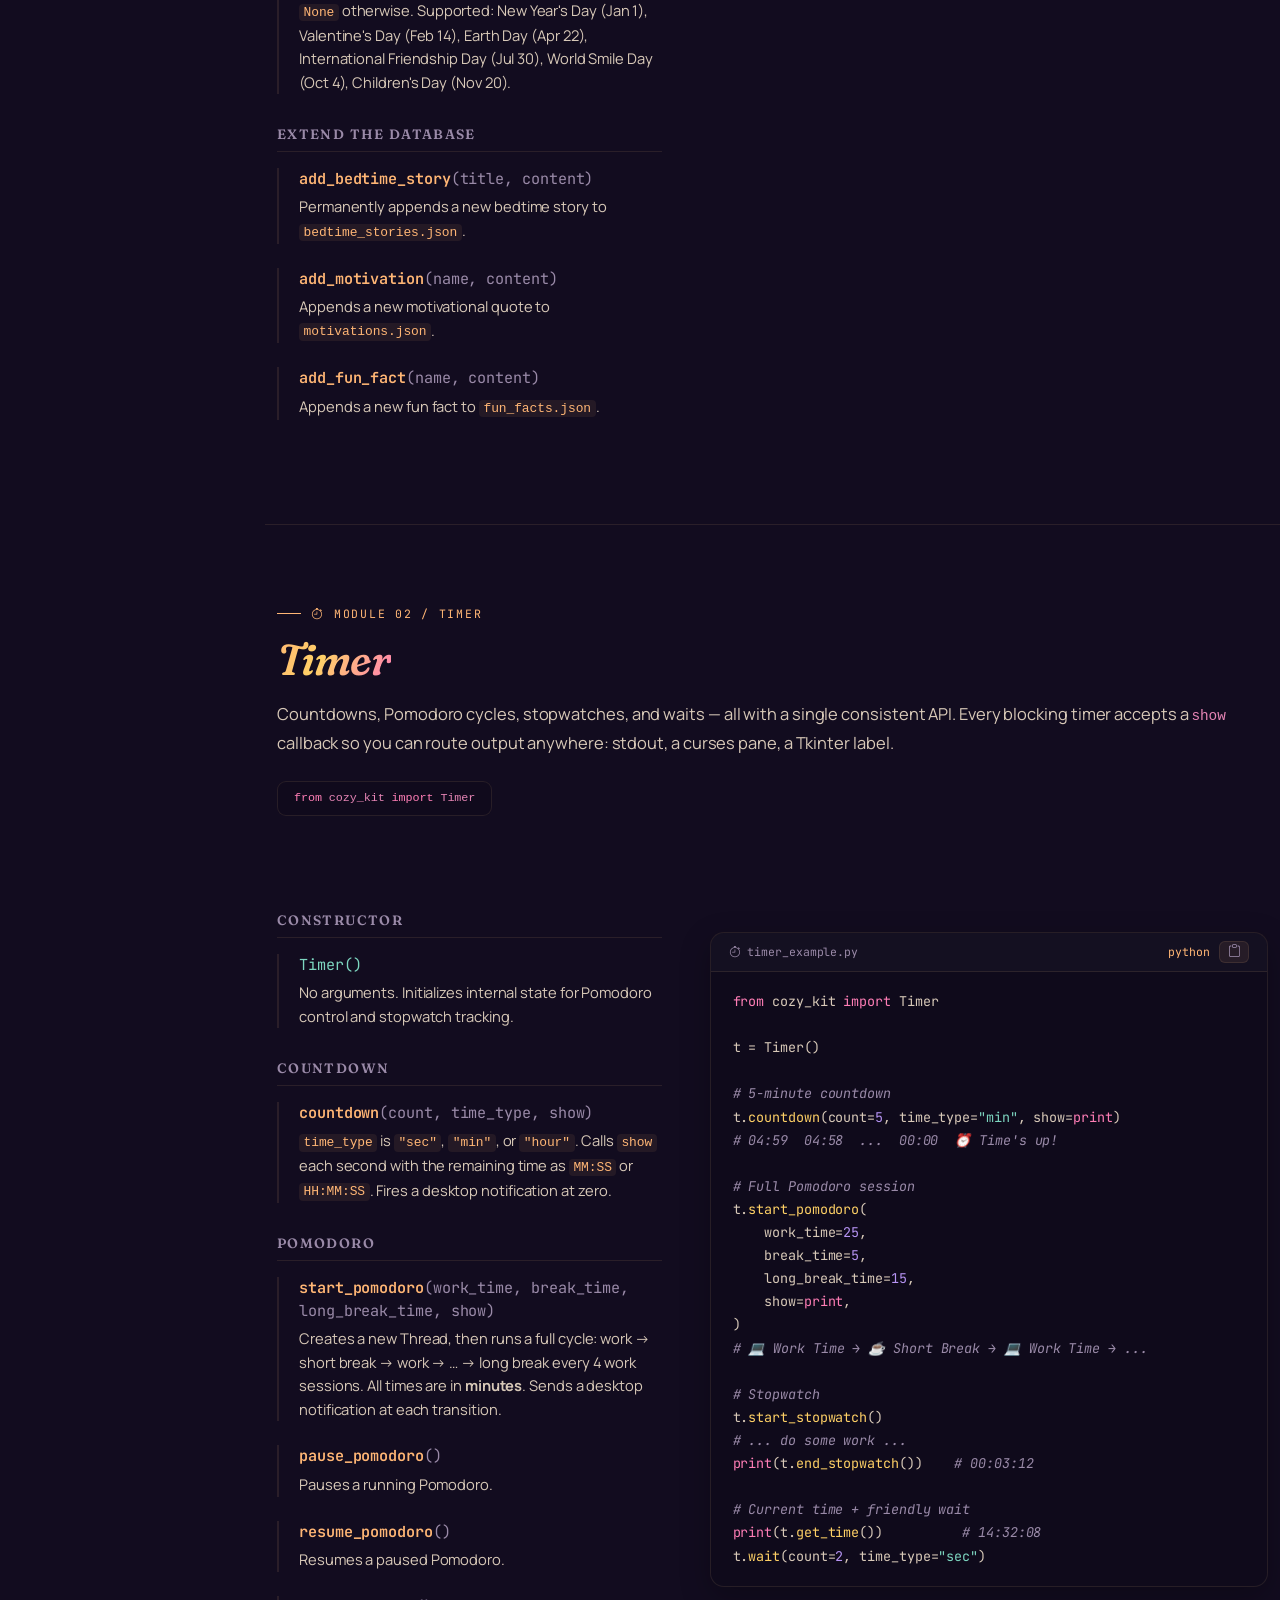
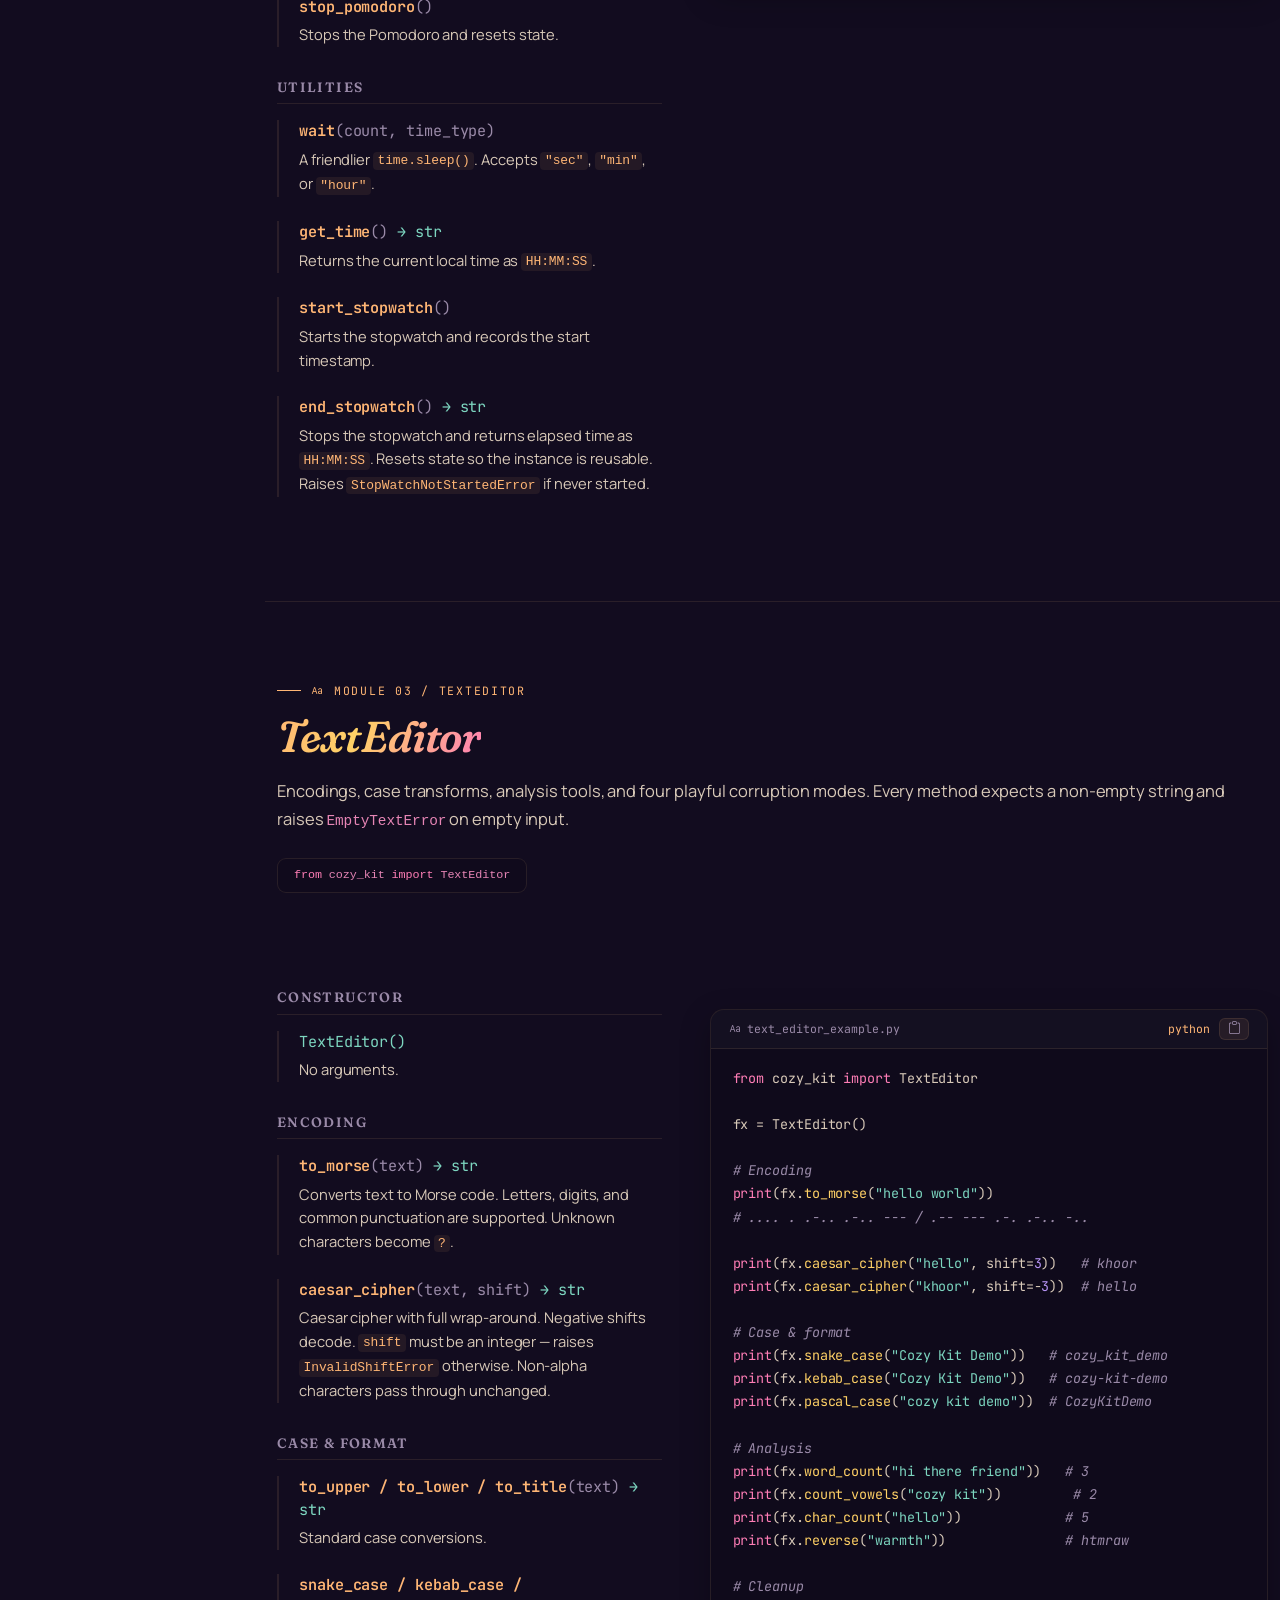
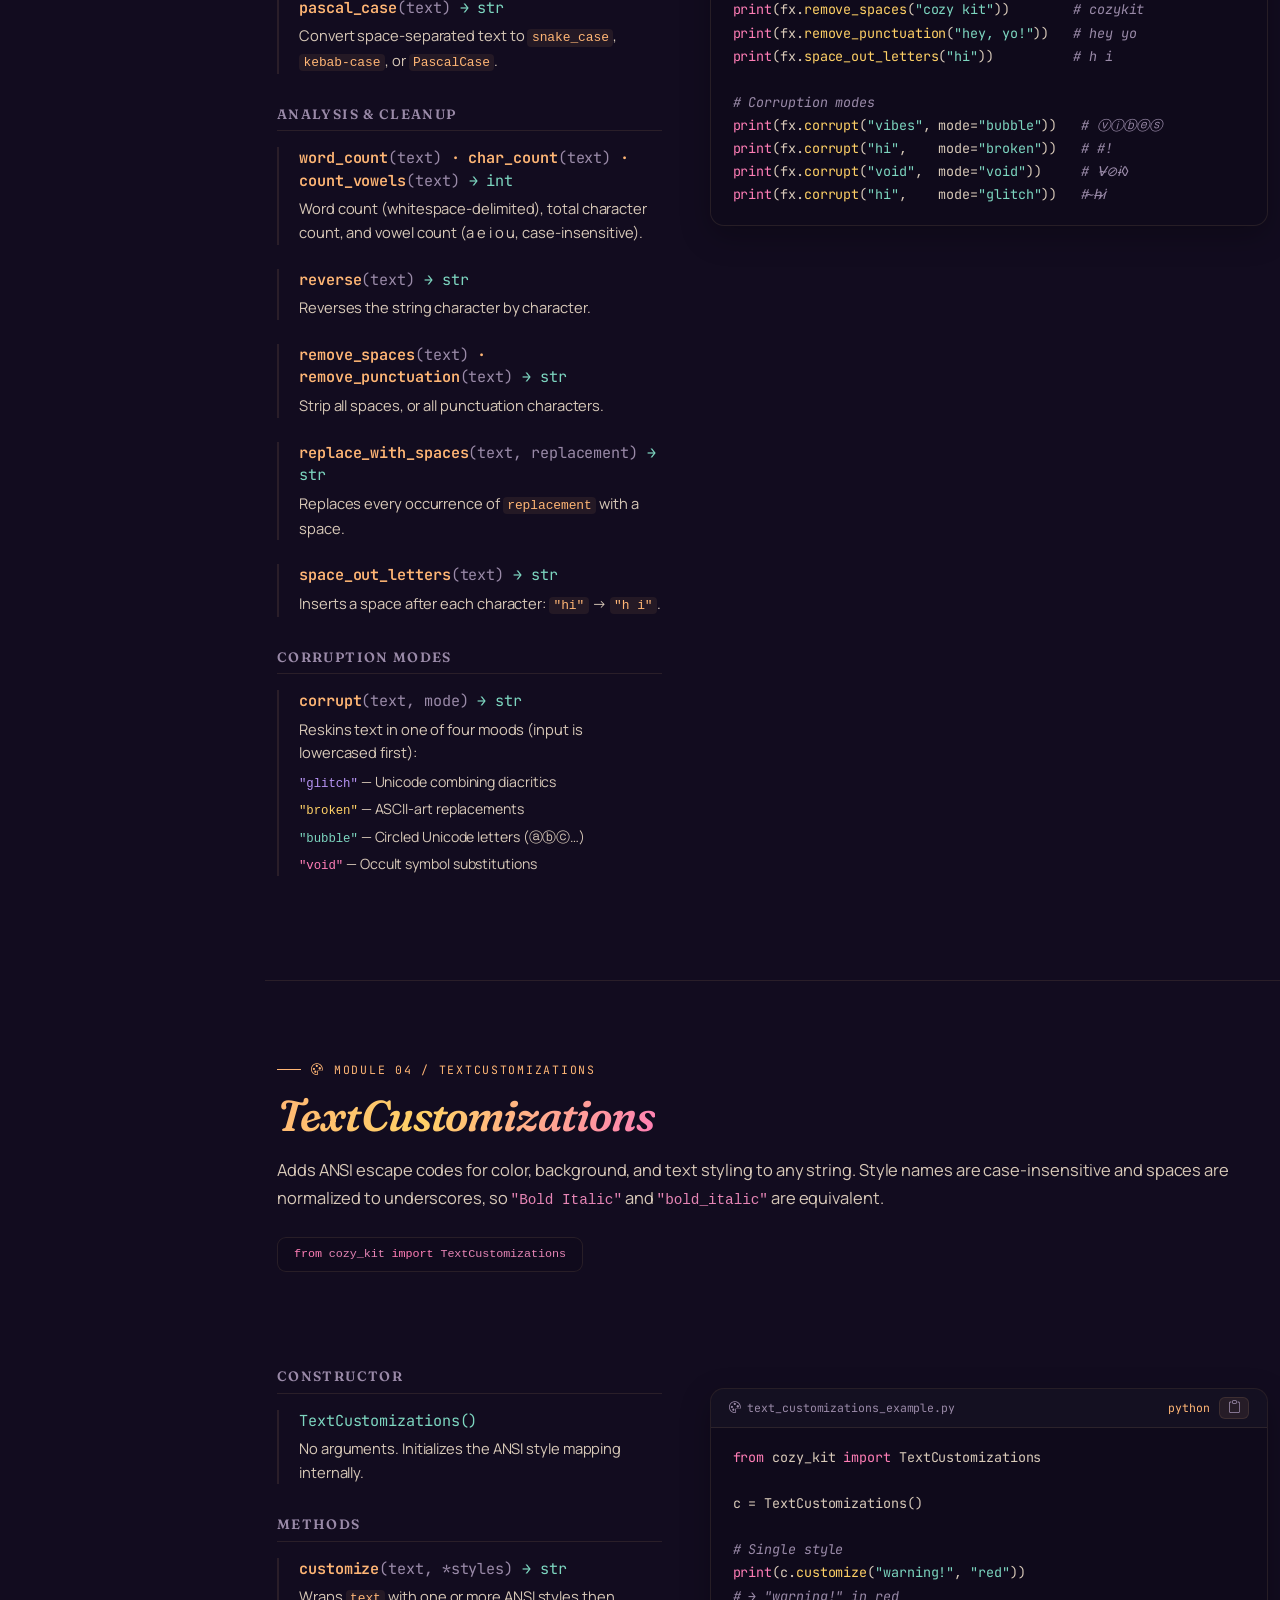
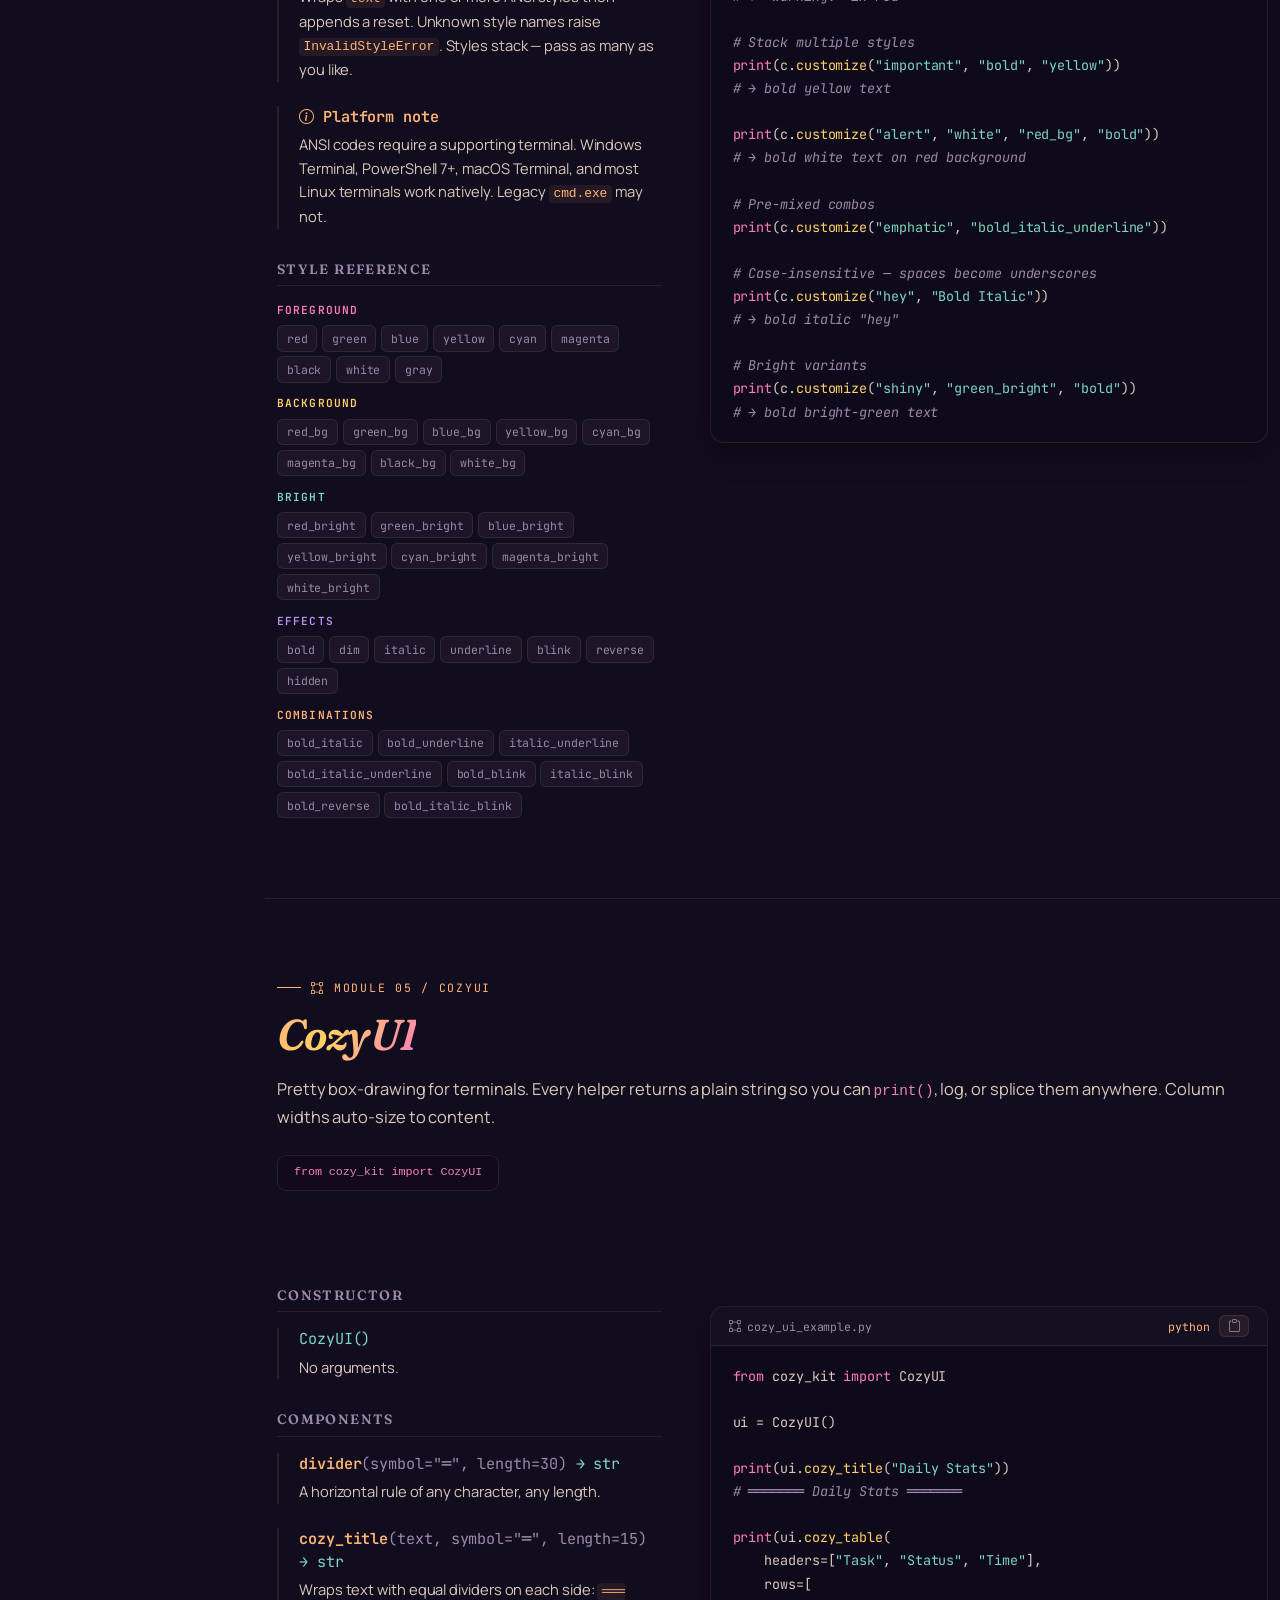
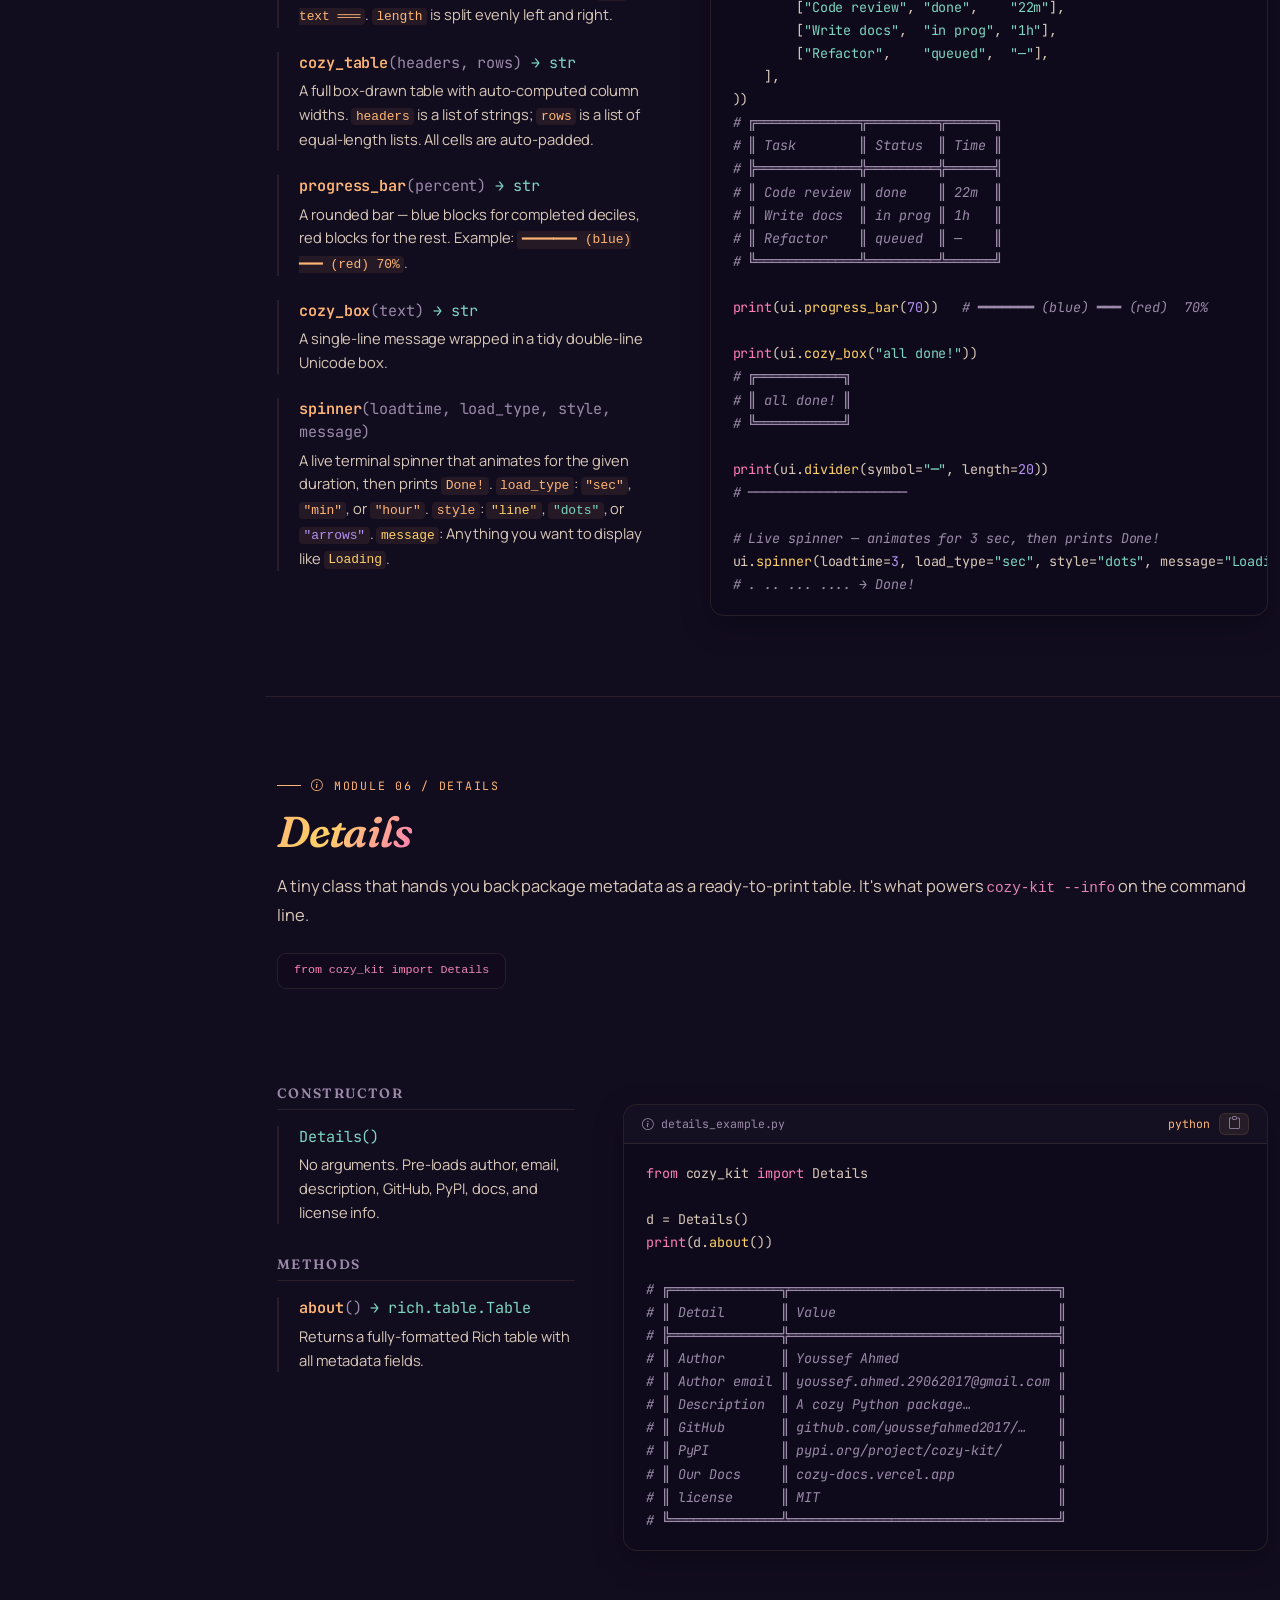
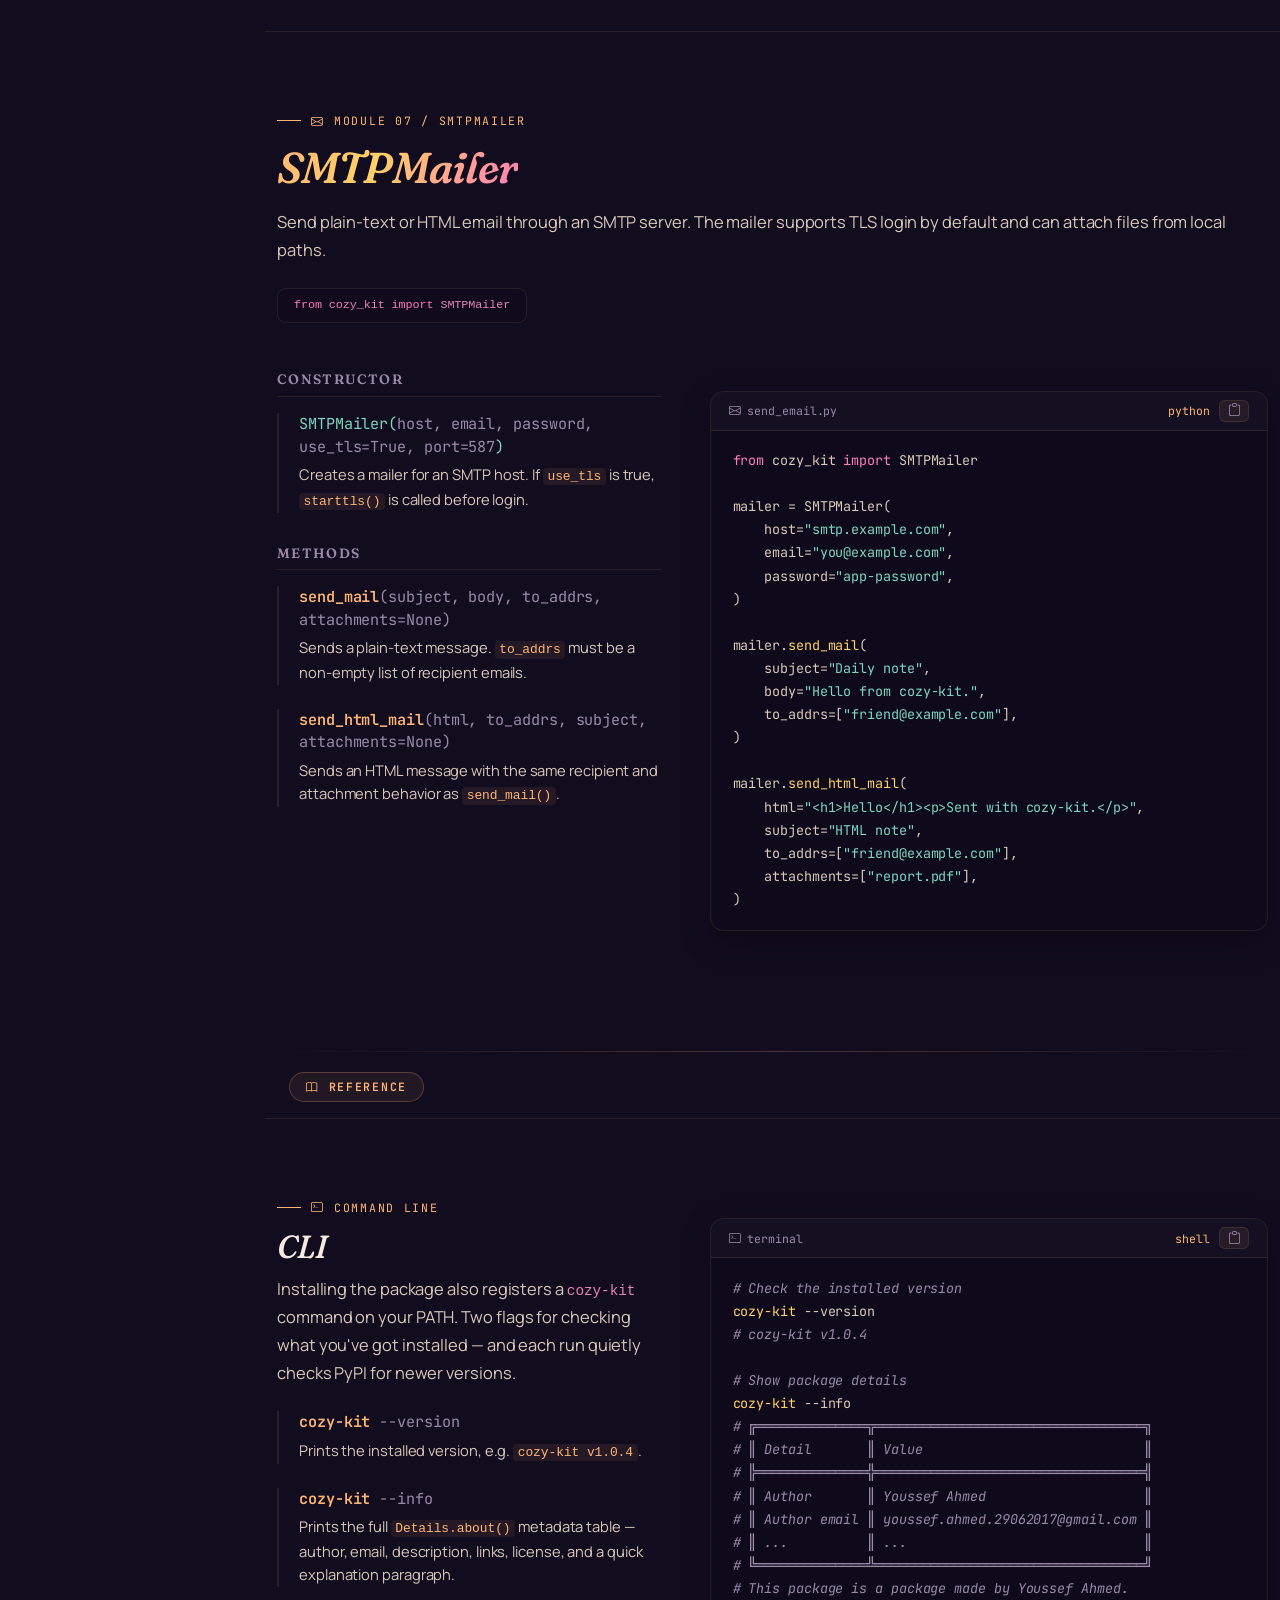
==== commit b2bd43e4: "Update index.html" ====
--- a/index.html
+++ b/index.html
@@ -30,7 +30,7 @@
             </a>
         </div>
         <div class="navbar-right">
-            <span class="version-tag">v1.0.1</span>
+            <span class="version-tag">v1.0.4</span>
             <a class="nav-icon-btn" href="https://github.com/youssefahmed2017/cozy-kit/" target="_blank" rel="noopener" title="GitHub">
                 <i class="bi bi-github"></i>
                 <span>GitHub</span>
@@ -106,15 +106,15 @@
                     <a href="#details" class="nav-link-item nav-class-link" data-section="details">
                         <i class="bi bi-info-circle"></i> Details
                     </a>
+                    <a href="#smtp-mailer" class="nav-link-item nav-class-link" data-section="smtp-mailer">
+                        <i class="bi bi-envelope"></i> SMTPMailer
+                    </a>
                 </div>
 
                 <div class="nav-section">
                     <span class="nav-section-label">Reference</span>
                     <a href="#cli" class="nav-link-item" data-section="cli">
                         <i class="bi bi-terminal"></i> CLI
-                    </a>
-                    <a href="#settings" class="nav-link-item" data-section="settings">
-                        <i class="bi bi-gear"></i> Settings
                     </a>
                 </div>
 
@@ -155,7 +155,7 @@
                 <div class="col-lg-6 reveal">
                     <div class="hero-tag">
                         <span class="dot"></span>
-                        <span>v1.0.1 · MIT License · Python 3.8+</span>
+                        <span>v1.0.4 · MIT License · Python 3.8+</span>
                     </div>
                     <h1>
                         Documentation for
@@ -211,10 +211,10 @@
     <section class="section" id="modules">
         <div class="container">
             <div class="text-center mb-5 reveal">
-                <span class="section-eyebrow">// Six focused modules</span>
+                <span class="section-eyebrow">// Seven focused modules</span>
                 <h2 class="section-title">Everything you need, <span class="accent">nothing you don't.</span></h2>
                 <p class="section-lead mx-auto">
-                    Six independent classes. Friendly APIs. Thoughtful defaults. Zero ceremony.
+                    Seven independent classes. Friendly APIs. Thoughtful defaults. Zero ceremony.
                 </p>
             </div>
             <div class="row g-4 reveal-stagger">
@@ -237,7 +237,7 @@
                         <p>Countdowns, fully-featured Pomodoro sessions with desktop notifications, stopwatches, and friendly wait helpers.</p>
                         <div class="module-tags">
                             <span class="module-tag">countdown()</span>
-                            <span class="module-tag">pomodoro()</span>
+                            <span class="module-tag">start_pomodoro()</span>
                             <span class="module-tag">stopwatch</span>
                         </div>
                     </a>
@@ -285,6 +285,20 @@
                         <p>Quick metadata about the package — author, license, links — rendered as a cozy formatted table you can drop straight into your terminal.</p>
                         <div class="module-tags">
                             <span class="module-tag">about()</span>
+                        </div>
+                    </a>
+                </div>
+            </div>
+            <div class="row g-4 reveal-stagger mt-4">
+                <div class="col-md-6 col-lg-4">
+                    <a href="#smtp-mailer" class="module-card custom">
+                        <div class="module-icon"><i class="bi bi-envelope"></i></div>
+                        <h3>SMTPMailer</h3>
+                        <p>Send plain-text or HTML email over SMTP, with optional TLS login and file attachments.</p>
+                        <div class="module-tags">
+                            <span class="module-tag">send_mail()</span>
+                            <span class="module-tag">send_html_mail()</span>
+                            <span class="module-tag">attachments</span>
                         </div>
                     </a>
                 </div>
@@ -312,13 +326,13 @@
                         <ul class="info-list">
                             <li>Python 3.8 or later</li>
                             <li><code>plyer</code> — desktop notifications (auto-installed)</li>
-                            <li><code>requests</code> — PyPI update checks (auto-installed)</li>
+                            <li><code>rich</code> — CLI beauty (auto-installed)</li>
                         </ul>
                     </div>
                     <div class="info-block" style="margin-top:1rem;">
                         <div class="info-block-label"><i class="bi bi-wrench"></i> Contributor setup</div>
                         <p style="color:var(--text-soft);font-size:.94rem;margin:0;">
-                            Clone the repo and install in editable mode from within the <code>project/</code> directory.
+                            Clone the repo and install in editable mode from the repository root.
                         </p>
                     </div>
                 </div>
@@ -531,7 +545,7 @@
                     <h4 class="method-group-title">Extend the Database</h4>
                     <div class="method-block">
                         <div class="method-name">add_bedtime_story<span class="args">(title, content)</span></div>
-                        <p class="method-desc">Permanently appends a new bedtime story to <code>bedtime_stories.json</code>. Both must be non-empty — raises <code>InvalidStoryError</code> otherwise.</p>
+                        <p class="method-desc">Permanently appends a new bedtime story to <code>bedtime_stories.json</code>.</p>
                     </div>
                     <div class="method-block">
                         <div class="method-name">add_motivation<span class="args">(name, content)</span></div>
@@ -628,15 +642,15 @@
                     </div>
                     <div class="method-block">
                         <div class="method-name">pause_pomodoro<span class="args">()</span></div>
-                        <p class="method-desc">Pauses a running Pomodoro. Raises <code>PomodoroNotStartedError</code> if not started.</p>
+                        <p class="method-desc">Pauses a running Pomodoro.</p>
                     </div>
                     <div class="method-block">
                         <div class="method-name">resume_pomodoro<span class="args">()</span></div>
-                        <p class="method-desc">Resumes a paused Pomodoro. Raises <code>PomodoroNotPausedError</code> if not paused.</p>
+                        <p class="method-desc">Resumes a paused Pomodoro.</p>
                     </div>
                     <div class="method-block">
                         <div class="method-name">stop_pomodoro<span class="args">()</span></div>
-                        <p class="method-desc">Stops the Pomodoro and resets state. Raises <code>PomodoroNotStartedError</code> if not started.</p>
+                        <p class="method-desc">Stops the Pomodoro and resets state.</p>
                     </div>
 
                     <h4 class="method-group-title">Utilities</h4>
@@ -848,7 +862,7 @@
                         <p class="method-desc">No arguments. Initializes the ANSI style mapping internally.</p>
                     </div>
 
-                    <h4 class="method-group-title">Method</h4>
+                    <h4 class="method-group-title">Methods</h4>
                     <div class="method-block">
                         <div class="method-name">customize<span class="args">(text, *styles)</span> <span class="ret">→ str</span></div>
                         <p class="method-desc">Wraps <code>text</code> with one or more ANSI styles then appends a reset. Unknown style names raise <code>InvalidStyleError</code>. Styles stack — pass as many as you like.</p>
@@ -1027,7 +1041,7 @@
 <span class="com"># ────────────────────</span>
 
 <span class="com"># Live spinner — animates for 3 sec, then prints Done!</span>
-ui.<span class="fn">spinner</span>(loadtime=<span class="num">3</span>, load_type=<span class="str">"sec"</span>, style=<span class="str">"dots"</span>)
+ui.<span class="fn">spinner</span>(loadtime=<span class="num">3</span>, load_type=<span class="str">"sec"</span>, style=<span class="str">"dots"</span>, message=<span class="str">"Loading"</span>)
 <span class="com"># . .. ... .... → Done!</span></pre>
                     </div>
                 </div>
@@ -1058,8 +1072,8 @@
                     </div>
                     <h4 class="method-group-title">Methods</h4>
                     <div class="method-block">
-                        <div class="method-name">about<span class="args">()</span> <span class="ret">→ str</span></div>
-                        <p class="method-desc">Returns a fully-formatted <code>CozyUI</code> table with all metadata fields.</p>
+                        <div class="method-name">about<span class="args">()</span> <span class="ret">→ rich.table.Table</span></div>
+                        <p class="method-desc">Returns a fully-formatted Rich table with all metadata fields.</p>
                     </div>
                 </div>
                 <div class="col-lg-8 reveal">
@@ -1087,6 +1101,73 @@
 # ║ Our Docs     ║ cozy-docs.vercel.app             ║
 # ║ license      ║ MIT                              ║
 # ╚══════════════╩══════════════════════════════════╝</span></pre>
+                    </div>
+                </div>
+            </div>
+        </div>
+    </section>
+
+    <!-- ── SMTP MAILER ── -->
+    <section class="module-section" id="smtp-mailer">
+        <div class="container">
+            <div class="module-header reveal">
+                <div class="module-marker"><i class="bi bi-envelope"></i> Module 07 / SMTPMailer</div>
+                <h2><span class="accent" style="font-style:italic;">SMTPMailer</span></h2>
+                <p class="lead-text">
+                    Send plain-text or HTML email through an SMTP server. The mailer supports
+                    TLS login by default and can attach files from local paths.
+                </p>
+                <div class="import-snippet">
+                    <code><span class="kw">from</span> cozy_kit <span class="kw">import</span> SMTPMailer</code>
+                </div>
+            </div>
+
+            <div class="row g-5">
+                <div class="col-lg-5 reveal">
+                    <h4 class="method-group-title">Constructor</h4>
+                    <div class="method-block">
+                        <div class="method-name"><span class="ret">SMTPMailer(</span><span class="args">host, email, password, use_tls=True, port=587</span><span class="ret">)</span></div>
+                        <p class="method-desc">Creates a mailer for an SMTP host. If <code>use_tls</code> is true, <code>starttls()</code> is called before login.</p>
+                    </div>
+                    <h4 class="method-group-title">Methods</h4>
+                    <div class="method-block">
+                        <div class="method-name">send_mail<span class="args">(subject, body, to_addrs, attachments=None)</span></div>
+                        <p class="method-desc">Sends a plain-text message. <code>to_addrs</code> must be a non-empty list of recipient emails.</p>
+                    </div>
+                    <div class="method-block">
+                        <div class="method-name">send_html_mail<span class="args">(html, to_addrs, subject, attachments=None)</span></div>
+                        <p class="method-desc">Sends an HTML message with the same recipient and attachment behavior as <code>send_mail()</code>.</p>
+                    </div>
+                </div>
+                <div class="col-lg-7 reveal">
+                    <div class="code-card">
+                        <div class="code-head">
+                            <span><i class="bi bi-envelope"></i> send_email.py</span>
+                            <div class="code-head-right">
+                                <span class="lang">python</span>
+                                <button class="copy-btn-code" onclick="copyCode(this)" aria-label="Copy"><i class="bi bi-clipboard"></i></button>
+                            </div>
+                        </div>
+<pre class="code-body"><span class="kw">from</span> cozy_kit <span class="kw">import</span> SMTPMailer
+
+mailer = SMTPMailer(
+    host=<span class="str">"smtp.example.com"</span>,
+    email=<span class="str">"you@example.com"</span>,
+    password=<span class="str">"app-password"</span>,
+)
+
+mailer.<span class="fn">send_mail</span>(
+    subject=<span class="str">"Daily note"</span>,
+    body=<span class="str">"Hello from cozy-kit."</span>,
+    to_addrs=[<span class="str">"friend@example.com"</span>],
+)
+
+mailer.<span class="fn">send_html_mail</span>(
+    html=<span class="str">"&lt;h1&gt;Hello&lt;/h1&gt;&lt;p&gt;Sent with cozy-kit.&lt;/p&gt;"</span>,
+    subject=<span class="str">"HTML note"</span>,
+    to_addrs=[<span class="str">"friend@example.com"</span>],
+    attachments=[<span class="str">"report.pdf"</span>],
+)</pre>
                     </div>
                 </div>
             </div>
@@ -1112,7 +1193,7 @@
                     </p>
                     <div class="method-block">
                         <div class="method-name">cozy-kit <span class="args">--version</span></div>
-                        <p class="method-desc">Prints the installed version, e.g. <code>cozy-kit v1.0.3</code>.</p>
+                        <p class="method-desc">Prints the installed version, e.g. <code>cozy-kit v1.0.4</code>.</p>
                     </div>
                     <div class="method-block">
                         <div class="method-name">cozy-kit <span class="args">--info</span></div>
@@ -1137,6 +1218,10 @@
                     <div class="method-block">
                         <div class="method-name">cozy-kit <span class="args">--docs</span></div>
                         <p class="method-desc">Opens cozy-kit's Documentation website in a new tab.</p>
+                    </div>
+                    <div class="method-block">
+                        <div class="method-name">cozy-kit <span class="args">--doctor</span></div>
+                        <p class="method-desc">Runs a diagnostic report for Python version, package import, latest PyPI version, and local <code>main.py</code> presence.</p>
                     </div>
                     </div>
                 <div class="col-lg-7 reveal">
@@ -1150,7 +1235,7 @@
                         </div>
 <pre class="code-body"><span class="com"># Check the installed version</span>
 <span class="fn">cozy-kit</span> --version
-<span class="com"># CozyKit v1.0.3</span>
+<span class="com"># cozy-kit v1.0.4</span>
 
 <span class="com"># Show package details</span>
 <span class="fn">cozy-kit</span> --info
@@ -1162,8 +1247,7 @@
 # ║ ...          ║ ...                              ║
 # ╚══════════════╩══════════════════════════════════╝
 # This package is a package made by Youssef Ahmed.
-# The package's latest version was v1.0.3.
-# The package has started to reach a great point where it is starting to become stable</span>
+# The package's latest version is v1.0.4.</span>
 
 <span class="com"># Show License</span>
 <span class="fn">cozy-kit</span> --license
@@ -1183,65 +1267,11 @@
 <span class="fn">cozy-kit</span> --docs
 <span class="com"># Opens "https://cozy-docs.vercel.app"</span>
 <span class="com"># Successfully opened cozy-kit's Documentation ✔️</span>
+
+<span class="com"># Run diagnostics</span>
+<span class="fn">cozy-kit</span> --doctor
+<span class="com"># Shows Python, import, PyPI version, and main.py checks</span>
                         </pre>
-                    </div>
-                </div>
-            </div>
-        </div>
-    </section>
-
-    <!-- ── SETTINGS ── -->
-    <section class="doc-section" id="settings">
-        <div class="container">
-            <div class="row g-5">
-                <div class="col-lg-5 reveal">
-                    <div class="module-marker"><i class="bi bi-gear"></i> Configuration</div>
-                    <h2><span class="accent" style="font-style:italic;">Settings</span></h2>
-                    <p class="lead-text">
-                        cozy-kit exposes a single <code>settings</code> object — a pre-instantiated
-                        <code>Settings</code> instance — that controls package-level behavior.
-                        Import and mutate it before using other classes.
-                    </p>
-                    <div class="method-block">
-                        <div class="method-name">settings<span class="args">.notice_if_on_older_update</span> <span class="ret">bool</span></div>
-                        <p class="method-desc">
-                            When <code>True</code> (the default), the CLI checks PyPI on every invocation
-                            and prints a notice if a newer version is available.
-                            Set to <code>False</code> to silence these notices.
-                        </p>
-                    </div>
-                    <div class="info-block" style="margin-top:1.5rem;">
-                        <div class="info-block-label"><i class="bi bi-info-circle"></i> Scope</div>
-                        <p style="color:var(--text-soft);font-size:.94rem;margin:0;">
-                            Changes persist for the lifetime of your Python process. Set it once
-                            at the top of your script before other imports.
-                        </p>
-                    </div>
-                </div>
-                <div class="col-lg-7 reveal">
-                    <div class="code-card">
-                        <div class="code-head">
-                            <span><i class="bi bi-gear"></i> settings_example.py</span>
-                            <div class="code-head-right">
-                                <span class="lang">python</span>
-                                <button class="copy-btn-code" onclick="copyCode(this)" aria-label="Copy"><i class="bi bi-clipboard"></i></button>
-                            </div>
-                        </div>
-<pre class="code-body"><span class="kw">from</span> cozy_kit <span class="kw">import</span> settings
-
-<span class="com"># Default: update checks are ON</span>
-<span class="kw">print</span>(settings.notice_if_on_older_update)  <span class="com"># True</span>
-
-<span class="com"># Disable update notifications</span>
-settings.notice_if_on_older_update = <span class="kw">False</span>
-
-<span class="com"># Now import and use classes normally</span>
-<span class="kw">from</span> cozy_kit <span class="kw">import</span> Greeting
-
-g = Greeting(name=<span class="str">"Youssef"</span>)
-<span class="kw">print</span>(g.<span class="fn">welcome</span>())
-<span class="com"># Welcome Youssef!</span>
-<span class="com"># (no PyPI update notice printed)</span></pre>
                     </div>
                 </div>
             </div>
@@ -1299,7 +1329,7 @@
 t  = Timer()
 ui = CozyUI()
 
-t.<span class="fn">pomodoro</span>(work_time=<span class="num">25</span>, break_time=<span class="num">5</span>, long_break_time=<span class="num">15</span>, show=<span class="kw">print</span>)
+t.<span class="fn">start_pomodoro</span>(work_time=<span class="num">25</span>, break_time=<span class="num">5</span>, long_break_time=<span class="num">15</span>, show=<span class="kw">print</span>)
 
 time.<span class="fn">sleep</span>(<span class="num">10</span>)
 <span class="kw">print</span>(ui.<span class="fn">cozy_box</span>(<span class="str">"Pausing..."</span>))
@@ -1384,24 +1414,6 @@
                     </div>
 
                     <div class="faq-item">
-                        <div class="faq-q"><i class="bi bi-question-circle"></i> How do I disable update notifications?</div>
-                        <div class="faq-a">
-                            <p style="margin-bottom:.75rem;">Import <code>settings</code> and set <code>notice_if_on_older_update = False</code> at the top of your script before other cozy-kit imports.</p>
-                            <div class="code-card">
-                                <div class="code-head">
-                                    <span>example</span>
-                                    <div class="code-head-right">
-                                        <span class="lang">python</span>
-                                        <button class="copy-btn-code" onclick="copyCode(this)" aria-label="Copy"><i class="bi bi-clipboard"></i></button>
-                                    </div>
-                                </div>
-                                <pre class="code-body" style="padding:.8rem 1.2rem;"><span class="kw">from</span> cozy_kit <span class="kw">import</span> settings
-settings.notice_if_on_older_update = <span class="kw">False</span></pre>
-                            </div>
-                        </div>
-                    </div>
-
-                    <div class="faq-item">
                         <div class="faq-q"><i class="bi bi-question-circle"></i> Can I use multiple classes in the same script?</div>
                         <div class="faq-a">Absolutely. Every class is completely independent — no shared global state. Instantiate as many as you like.</div>
                     </div>
@@ -1451,13 +1463,13 @@
                 <a href="#text-customizations">TextCustomizations</a>
                 <a href="#cozy-ui">CozyUI</a>
                 <a href="#details">Details</a>
+                <a href="#smtp-mailer">SMTPMailer</a>
             </div>
             <div class="col-6 col-md-2">
                 <h5>Reference</h5>
                 <a href="#installation">Installation</a>
                 <a href="#quickstart">Quick Start</a>
                 <a href="#cli">CLI</a>
-                <a href="#settings">Settings</a>
                 <a href="#faq">FAQ</a>
             </div>
             <div class="col-6 col-md-2">
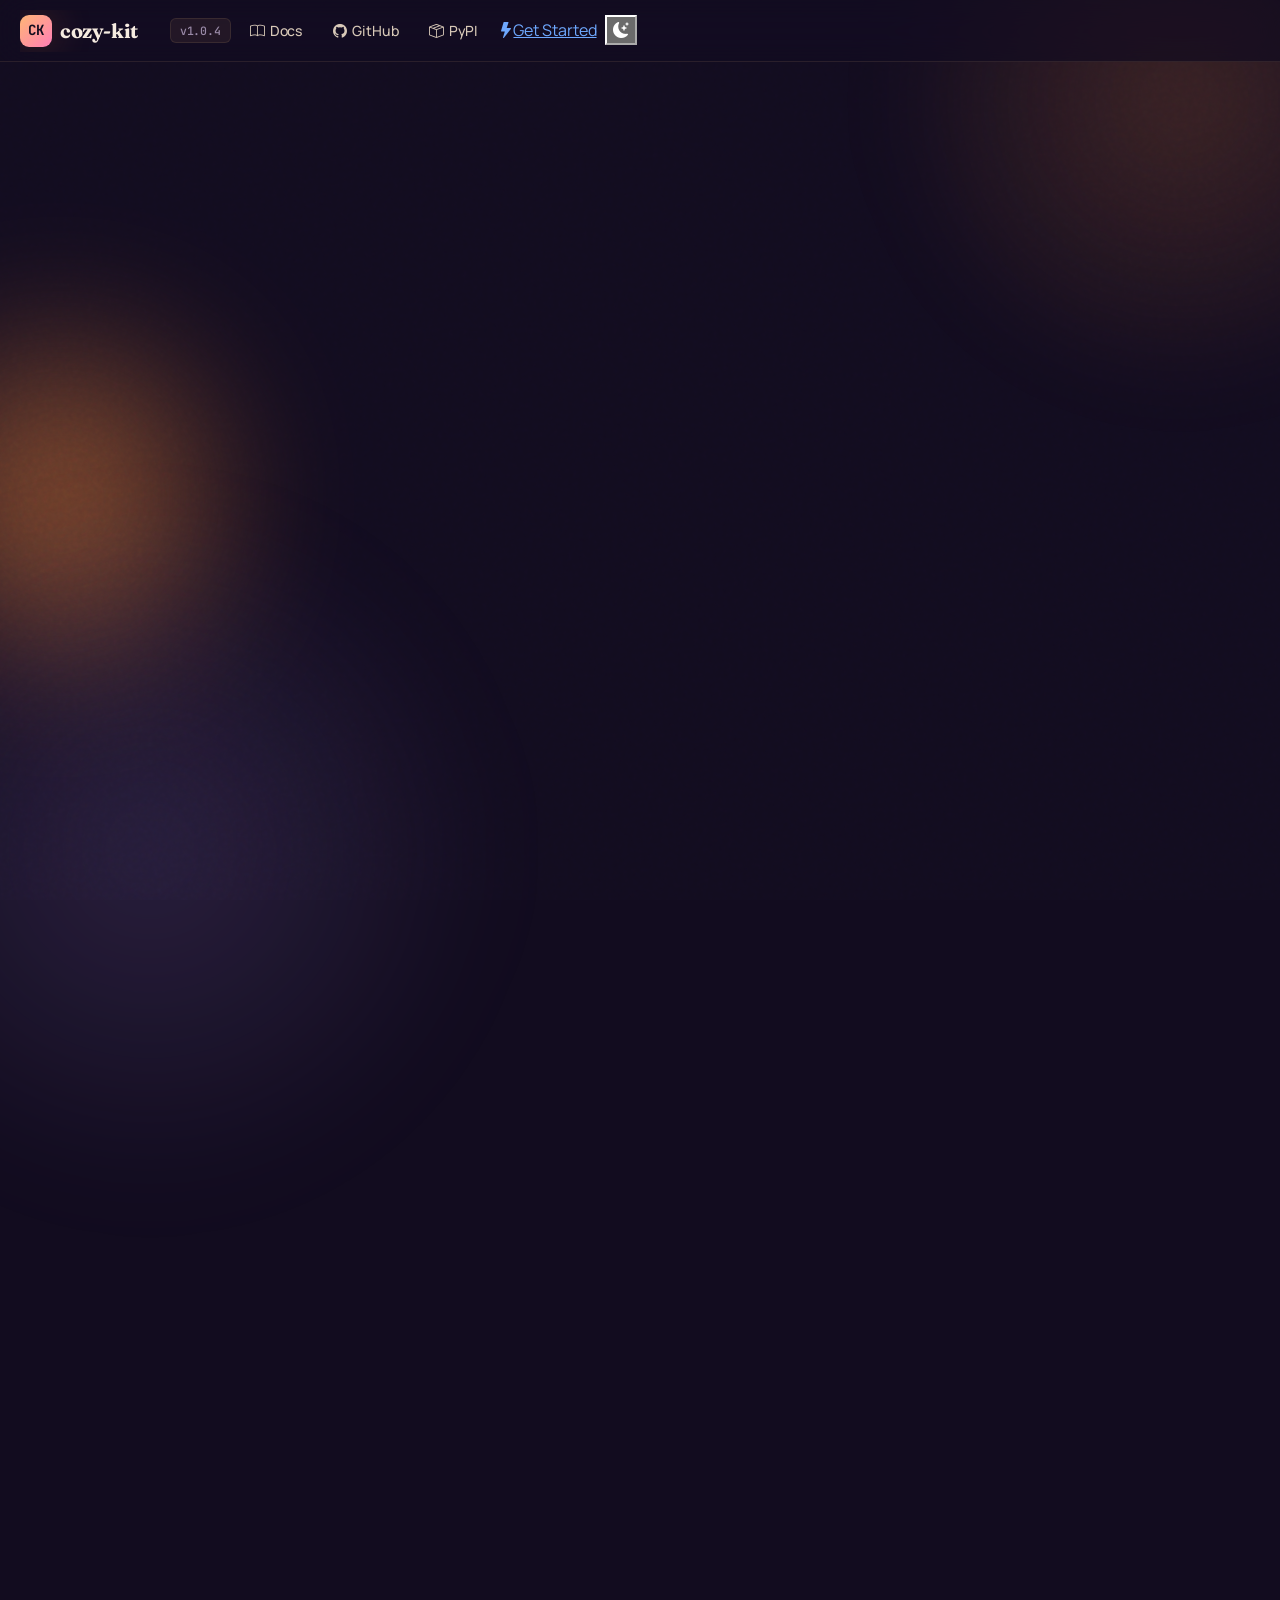
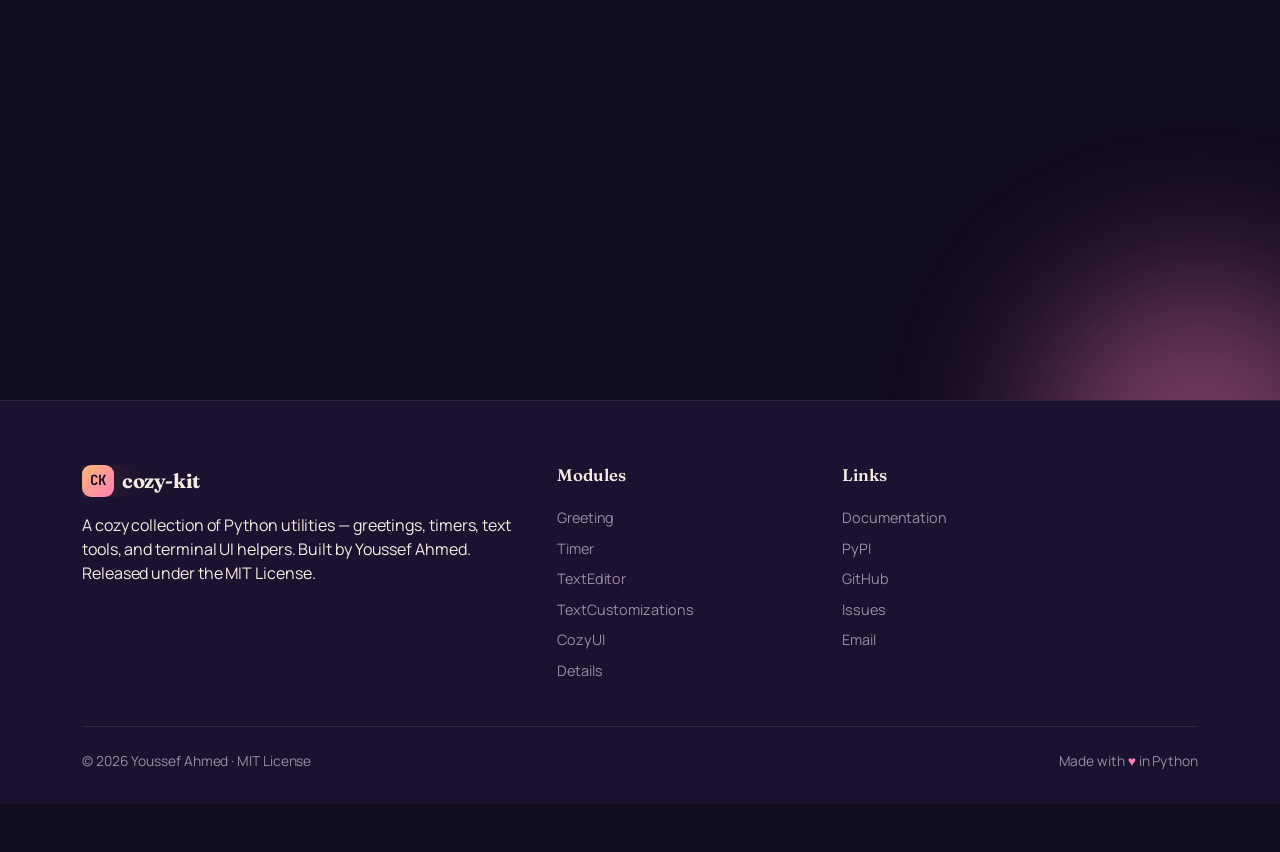
==== commit 11b3403f: "Update index.html" ====
--- a/index.html
+++ b/index.html
@@ -1,16 +1,15 @@
-<!DOCTYPE html>
+    <!DOCTYPE html>
 <html lang="en" data-bs-theme="dark" data-theme="dark">
 <head>
     <meta charset="UTF-8">
     <meta name="viewport" content="width=device-width, initial-scale=1.0">
-    <title>cozy-kit — Documentation</title>
-    <meta name="description" content="Documentation for cozy-kit — a cozy Python package with greetings, timers, text utilities, and terminal UI helpers. By Youssef Ahmed.">
+    <title>cozy-kit — Homepage</title>
+    <meta name="description" content="cozy-kit is a warm collection of Python utilities — greetings, timers, text tools, and terminal UI helpers. By Youssef Ahmed.">
     <link href="https://cdn.jsdelivr.net/npm/bootstrap@5.2.3/dist/css/bootstrap.min.css" rel="stylesheet">
     <link rel="stylesheet" href="https://cdn.jsdelivr.net/npm/bootstrap-icons@1.11.3/font/bootstrap-icons.css">
     <link rel="preconnect" href="https://fonts.googleapis.com">
     <link rel="preconnect" href="https://fonts.gstatic.com" crossorigin>
     <link href="https://fonts.googleapis.com/css2?family=Fraunces:opsz,wght,SOFT@9..144,400;9..144,500;9..144,600;9..144,700;9..144,800&family=JetBrains+Mono:wght@400;500;600&family=Manrope:wght@300;400;500;600;700&display=swap" rel="stylesheet">
-    <link rel="icon" type="image/png" href="logo.png">
     <link rel="stylesheet" href="styles.css">
 </head>
 <body>
@@ -20,175 +19,103 @@
 <!-- ───────── NAVBAR ───────── -->
 <nav class="navbar fixed-top" id="mainNav">
     <div class="navbar-inner">
-        <div class="navbar-left">
-            <button class="sidebar-toggle-btn" id="sidebarToggle" aria-label="Toggle sidebar">
-                <i class="bi bi-layout-sidebar"></i>
-            </button>
-            <a class="navbar-brand" href="#intro">
-                <span class="brand-mark">CD</span>
-                cozy-kit Documentation
-            </a>
-        </div>
+
+        <!-- Left: Logo -->
+        <a class="navbar-brand" href="#">
+            <span class="brand-mark">CK</span>
+            <span class="brand-text">cozy-kit</span>
+        </a>
+
+        <!-- Center: Documentation link -->
         <div class="navbar-right">
-            <span class="version-tag">v1.0.4</span>
-            <a class="nav-icon-btn" href="https://github.com/youssefahmed2017/cozy-kit/" target="_blank" rel="noopener" title="GitHub">
-                <i class="bi bi-github"></i>
-                <span>GitHub</span>
-            </a>
-            <a class="nav-icon-btn" href="https://pypi.org/project/cozy-kit/" target="_blank" rel="noopener" title="PyPI">
-                <i class="bi bi-box-seam"></i>
-                <span class="d-none d-sm-inline">PyPI</span>
-            </a>
-            <button class="theme-toggle-btn" id="themeToggle" aria-label="Toggle light/dark theme" title="Toggle theme">
-                <i class="bi bi-moon-stars-fill" id="themeIcon"></i>
-            </button>
-        </div>
+    <span class="version-tag">v1.0.4</span>
+
+    <a class="nav-icon-btn"
+       href="https://cozy-docs.vercel.app"
+       target="_blank"
+       rel="noopener">
+        <i class="bi bi-book"></i>
+        Docs
+    </a>
+
+    <a class="nav-icon-btn"
+       href="https://github.com/youssefahmed2017/cozy-kit"
+       target="_blank"
+       rel="noopener">
+        <i class="bi bi-github"></i>
+        GitHub
+    </a>
+
+    <a class="nav-icon-btn"
+       href="https://pypi.org/project/cozy-kit"
+       target="_blank"
+       rel="noopener">
+        <i class="bi bi-box-seam"></i>
+        PyPI
+    </a>
+
+    <a class="btn-cozy-sm d-none d-md-inline-flex" href="#quickstart">
+        <i class="bi bi-lightning-fill"></i>
+        Get Started
+    </a>
+
+    <button class="theme-toggle"
+            id="themeToggle"
+            aria-label="Toggle light/dark theme">
+        <i class="bi bi-moon-stars-fill" id="themeIcon"></i>
+    </button>
+</div>
     </div>
 </nav>
 
-<!-- ───────── DOCS LAYOUT ───────── -->
-<div class="docs-layout" id="docsLayout">
-
-    <!-- SIDEBAR -->
-    <aside class="docs-sidebar" id="sidebar">
-        <div class="sidebar-inner">
-            <div class="sidebar-install">
-                <span class="si-prompt">$</span>
-                <code>pip install cozy-kit</code>
-                <button class="si-copy" onclick="copyInstall(this)" aria-label="Copy install command">
-                    <i class="bi bi-clipboard"></i>
-                </button>
-            </div>
-
-            <nav class="sidebar-nav" aria-label="Documentation navigation">
-
-                <div class="nav-section">
-                    <span class="nav-section-label">Introduction</span>
-                    <a href="#intro" class="nav-link-item" data-section="intro">
-                        <i class="bi bi-house-door"></i> Overview
+<!-- ───────── HERO ───────── -->
+<section class="hp-hero" id="hero">
+    <div class="hero-orb one"></div>
+    <div class="hero-orb two"></div>
+    <div class="container">
+        <div class="row align-items-center g-5">
+
+            <div class="col-lg-6 reveal">
+                <div class="hero-tag">
+                    <span class="dot"></span>
+                    <span>v1.0.4 · MIT License · Python 3.8+</span>
+                </div>
+                <h1>
+                    A warm little<br>
+                    Python toolkit,<br>
+                    <span class="accent">made cozy.</span>
+                </h1>
+                <p class="hero-sub">
+                    Greetings that know the time of day. Pomodoro timers that don't shout.
+                    Text utilities, terminal UI helpers, and a few bedtime stories —
+                    all bundled into one quiet, friendly package.
+                </p>
+                <div class="hero-cta">
+                    <a href="https://cozy-docs.vercel.app" target="_blank" rel="noopener" class="btn-cozy">
+                        <i class="bi bi-book"></i> Read the Docs
                     </a>
-                    <a href="#modules" class="nav-link-item" data-section="modules">
-                        <i class="bi bi-boxes"></i>
-                        Modules
+                    <a href="https://github.com/youssefahmed2017/cozy-kit" target="_blank" rel="noopener" class="btn-ghost">
+                        <i class="bi bi-github"></i> View on GitHub
                     </a>
                 </div>
-
-                <div class="nav-section">
-                    <span class="nav-section-label">Getting Started</span>
-                    <a href="#installation" class="nav-link-item" data-section="installation">
-                        <i class="bi bi-download"></i> Installation
-                    </a>
-                    <a href="#quickstart" class="nav-link-item" data-section="quickstart">
-                        <i class="bi bi-lightning"></i> Quick Start
-                    </a>
-                    <a href="#key-concepts" class="nav-link-item" data-section="key-concepts">
-                        <i class="bi bi-lightbulb"></i> Key Concepts
-                    </a>
-                </div>
-
-                <div class="nav-section">
-                    <span class="nav-section-label">API Reference</span>
-                    <a href="#greeting" class="nav-link-item nav-class-link" data-section="greeting">
-                        <i class="bi bi-sun"></i> Greeting
-                    </a>
-                    <a href="#timer" class="nav-link-item nav-class-link" data-section="timer">
-                        <i class="bi bi-stopwatch"></i> Timer
-                    </a>
-                    <a href="#text-editor" class="nav-link-item nav-class-link" data-section="text-editor">
-                        <i class="bi bi-type"></i> TextEditor
-                    </a>
-                    <a href="#text-customizations" class="nav-link-item nav-class-link" data-section="text-customizations">
-                        <i class="bi bi-palette"></i> TextCustomizations
-                    </a>
-                    <a href="#cozy-ui" class="nav-link-item nav-class-link" data-section="cozy-ui">
-                        <i class="bi bi-bounding-box"></i> CozyUI
-                    </a>
-                    <a href="#details" class="nav-link-item nav-class-link" data-section="details">
-                        <i class="bi bi-info-circle"></i> Details
-                    </a>
-                    <a href="#smtp-mailer" class="nav-link-item nav-class-link" data-section="smtp-mailer">
-                        <i class="bi bi-envelope"></i> SMTPMailer
-                    </a>
-                </div>
-
-                <div class="nav-section">
-                    <span class="nav-section-label">Reference</span>
-                    <a href="#cli" class="nav-link-item" data-section="cli">
-                        <i class="bi bi-terminal"></i> CLI
-                    </a>
-                </div>
-
-                <div class="nav-section">
-                    <span class="nav-section-label">Guides</span>
-                    <a href="#examples" class="nav-link-item" data-section="examples">
-                        <i class="bi bi-code-slash"></i> Examples
-                    </a>
-                    <a href="#faq" class="nav-link-item" data-section="faq">
-                        <i class="bi bi-question-circle"></i> FAQ
-                    </a>
-                </div>
-
-            </nav>
-
-            <div class="sidebar-footer-links">
-                <a href="https://github.com/youssefahmed2017/cozy-kit/" target="_blank" rel="noopener">
-                    <i class="bi bi-github"></i> GitHub
-                </a>
-                <a href="https://pypi.org/project/cozy-kit/" target="_blank" rel="noopener">
-                    <i class="bi bi-box-seam"></i> PyPI
-                </a>
-            </div>
-        </div>
-    </aside>
-
-    <div class="sidebar-overlay" id="sidebarOverlay"></div>
-
-    <!-- ───────── MAIN CONTENT ───────── -->
-    <div class="docs-content">
-
-    <!-- ── HERO / OVERVIEW ── -->
-    <section class="hero" id="intro">
-        <div class="hero-orb one"></div>
-        <div class="hero-orb two"></div>
-        <div class="container">
-            <div class="row align-items-center g-5">
-                <div class="col-lg-6 reveal">
-                    <div class="hero-tag">
-                        <span class="dot"></span>
-                        <span>v1.0.4 · MIT License · Python 3.8+</span>
-                    </div>
-                    <h1>
-                        Documentation for
-                        <span class="accent">cozy-kit.</span>
-                    </h1>
-                    <p class="hero-sub">
-                        Reference guides, examples, and API documentation for cozy-kit.
-                    </p>
-                    <div class="install-card mb-3">
-                        <span class="prompt">$</span>
-                        <code id="installCommand">pip install cozy-kit</code>
-                        <button class="copy-btn" onclick="copyInstall(this)" aria-label="Copy install command">
-                            <i class="bi bi-clipboard"></i> Copy
-                        </button>
-                    </div>
-                    <div class="hero-cta">
-                        <a href="#quickstart" class="btn-cozy">
-                            <i class="bi bi-lightning-fill"></i> Get Started
-                        </a>
-                        <a href="https://github.com/youssefahmed2017/cozy-kit" target="_blank" rel="noopener" class="btn-ghost">
-                            <i class="bi bi-github"></i> GitHub
-                        </a>
-                    </div>
-                </div>
-                <div class="col-lg-6 reveal">
-                    <div class="hero-terminal">
-                        <div class="terminal-header">
-                            <span class="term-dot r"></span>
-                            <span class="term-dot y"></span>
-                            <span class="term-dot g"></span>
-                            <span class="title">cozy_demo.py</span>
-                        </div>
-                        <pre class="terminal-body"><span class="kw">from</span> cozy_kit <span class="kw">import</span> Greeting, CozyUI
+                <div class="install-card mt-4">
+                    <span class="prompt">$</span>
+                    <code id="installCommand">pip install cozy-kit</code>
+                    <button class="copy-btn" onclick="copyInstall(this)" aria-label="Copy install command">
+                        <i class="bi bi-clipboard"></i> Copy
+                    </button>
+                </div>
+            </div>
+
+            <div class="col-lg-6 reveal">
+                <div class="hero-terminal">
+                    <div class="terminal-header">
+                        <span class="term-dot r"></span>
+                        <span class="term-dot y"></span>
+                        <span class="term-dot g"></span>
+                        <span class="title">cozy_demo.py</span>
+                    </div>
+                    <pre class="terminal-body"><span class="kw">from</span> cozy_kit <span class="kw">import</span> Greeting, CozyUI
 
 greet = Greeting(name=<span class="str">"Youssef"</span>, nickname=<span class="str">"yo"</span>)
 ui    = CozyUI()
@@ -199,208 +126,271 @@
 <span class="kw">print</span>(greet.<span class="fn">auto_greet</span>())
 <span class="com"># Good Morning Youssef!</span>
 <span class="com"># Or good morning Yo!</span>
+<span class="com"># Anyways, here's a quick morning quote.</span>
+<span class="com">#</span>
 <span class="com"># Rise &amp; Shine</span>
 <span class="com"># Every morning is a fresh start...</span></pre>
-                    </div>
-                </div>
-            </div>
-        </div>
-    </section>
-
-    <!-- ── MODULES OVERVIEW ── -->
-    <section class="section" id="modules">
-        <div class="container">
-            <div class="text-center mb-5 reveal">
-                <span class="section-eyebrow">// Seven focused modules</span>
-                <h2 class="section-title">Everything you need, <span class="accent">nothing you don't.</span></h2>
-                <p class="section-lead mx-auto">
-                    Seven independent classes. Friendly APIs. Thoughtful defaults. Zero ceremony.
-                </p>
-            </div>
-            <div class="row g-4 reveal-stagger">
-                <div class="col-md-6 col-lg-4">
-                    <a href="#greeting" class="module-card greet">
-                        <div class="module-icon"><i class="bi bi-sun"></i></div>
-                        <h3>Greeting</h3>
-                        <p>Time-aware greetings, bedtime stories, motivational quotes, fun facts, and holiday wishes — with seasonal logic baked in.</p>
-                        <div class="module-tags">
-                            <span class="module-tag">auto_greet()</span>
-                            <span class="module-tag">good_night()</span>
-                            <span class="module-tag">motivate()</span>
+                </div>
+            </div>
+
+        </div>
+    </div>
+</section>
+
+<!-- ───────── MODULES ───────── -->
+<section class="hp-section" id="features">
+    <div class="container">
+        <div class="text-center mb-5 reveal">
+            <span class="section-eyebrow">// Seven focused modules</span>
+            <h2 class="section-title">Everything you need, <span class="accent">nothing you don't.</span></h2>
+            <p class="section-lead mx-auto">
+                Seven independent classes. Friendly APIs. Thoughtful defaults. Zero ceremony.
+            </p>
+        </div>
+        <div class="row g-3 reveal-stagger">
+
+            <!-- Greeting -->
+            <div class="col-md-6 col-lg-4">
+                <div class="module-card greet">
+                    <div class="module-icon"><i class="bi bi-sun"></i></div>
+                    <h3>Greeting</h3>
+                    <p>Time-aware greetings, motivational quotes, fun facts, bedtime stories, and holiday wishes — with seasonal logic baked in.</p>
+                    <div class="module-tags">
+                        <span class="module-tag">auto_greet()</span>
+                        <span class="module-tag">good_night()</span>
+                        <span class="module-tag">motivate()</span>
+                    </div>
+                </div>
+            </div>
+
+            <!-- Timer -->
+            <div class="col-md-6 col-lg-4">
+                <div class="module-card timer">
+                    <div class="module-icon"><i class="bi bi-stopwatch"></i></div>
+                    <h3>Timer</h3>
+                    <p>Countdowns, fully-featured Pomodoro sessions with desktop notifications, stopwatches, and a friendly wait helper.</p>
+                    <div class="module-tags">
+                        <span class="module-tag">countdown()</span>
+                        <span class="module-tag">start_pomodoro()</span>
+                        <span class="module-tag">stopwatch</span>
+                    </div>
+                </div>
+            </div>
+
+            <!-- TextEditor -->
+            <div class="col-md-6 col-lg-4">
+                <div class="module-card text">
+                    <div class="module-icon"><i class="bi bi-type"></i></div>
+                    <h3>TextEditor</h3>
+                    <p>Caesar ciphers, Morse code, case conversions, text analysis, and four playful corruption modes — glitch, broken, bubble, void.</p>
+                    <div class="module-tags">
+                        <span class="module-tag">to_morse()</span>
+                        <span class="module-tag">caesar_cipher()</span>
+                        <span class="module-tag">corrupt()</span>
+                    </div>
+                </div>
+            </div>
+
+            <!-- TextCustomizations -->
+            <div class="col-md-6 col-lg-4">
+                <div class="module-card custom">
+                    <div class="module-icon"><i class="bi bi-palette"></i></div>
+                    <h3>TextCustomizations</h3>
+                    <p>ANSI color, background, and effect codes — wrap any string in bold, red, underline, blinking, or stack multiple styles at once.</p>
+                    <div class="module-tags">
+                        <span class="module-tag">customize()</span>
+                        <span class="module-tag">ANSI colors</span>
+                        <span class="module-tag">text effects</span>
+                    </div>
+                </div>
+            </div>
+
+            <!-- CozyUI -->
+            <div class="col-md-6 col-lg-4">
+                <div class="module-card ui">
+                    <div class="module-icon"><i class="bi bi-bounding-box"></i></div>
+                    <h3>CozyUI</h3>
+                    <p>Box-drawn terminal tables, titled dividers, progress bars, spinners, and tidy boxes — for when your CLI deserves a little more.</p>
+                    <div class="module-tags">
+                        <span class="module-tag">cozy_table()</span>
+                        <span class="module-tag">progress_bar()</span>
+                        <span class="module-tag">spinner()</span>
+                    </div>
+                </div>
+            </div>
+
+            <!-- CLI -->
+            <div class="col-md-6 col-lg-4">
+                <div class="module-card det">
+                    <div class="module-icon"><i class="bi bi-terminal"></i></div>
+                    <h3>CLI</h3>
+                    <p>A bundled CLI for quick version checks and package info right from your terminal.</p>
+                    <div class="module-tags">
+                        <span class="module-tag">cozy-kit --version</span>
+                        <span class="module-tag">cozy-kit --info</span>
+                        <span class="module-tag">cozy-kit --doctor</span>
+                    </div>
+                </div>
+            </div>
+
+            <!-- SMTPMailer -->
+            <div class="col-md-6 col-lg-4">
+                <div class="module-card mailer">
+                    <div class="module-icon"><i class="bi bi-envelope"></i></div>
+                    <h3>SMTPMailer</h3>
+                    <p>A bundled CLI for quick version checks and package info right from your terminal.</p>
+                    <div class="module-tags">
+                        <span class="module-tag">send_mail()</span>
+                        <span class="module-tag">send_html_mail()</span>
+                        <span class="module-tag">attachments</span>
+                    </div>
+                </div>
+            </div>
+            </div>
+        </div>
+</section>
+
+<!-- ───────── PHILOSOPHY ───────── -->
+<section class="hp-section hp-alt" id="philosophy">
+    <div class="container">
+        <div class="text-center mb-5 reveal">
+            <span class="section-eyebrow">// Design philosophy</span>
+            <h2 class="section-title">Built around <span class="accent">how you actually work.</span></h2>
+            <p class="section-lead mx-auto">
+                A few deliberate choices that make cozy-kit feel different from the average utility library.
+            </p>
+        </div>
+        <div class="row g-4 reveal-stagger">
+
+            <div class="col-md-6 col-lg-4">
+                <div class="concept-card">
+                    <div class="concept-icon"><i class="bi bi-arrow-return-right"></i></div>
+                    <h4>Strings, not side effects</h4>
+                    <p>Most methods return plain strings. You decide whether to print, log, assign, or splice them. The library doesn't assume what you want to do with its output.</p>
+                </div>
+            </div>
+
+            <div class="col-md-6 col-lg-4">
+                <div class="concept-card">
+                    <div class="concept-icon"><i class="bi bi-clock"></i></div>
+                    <h4>Time &amp; season aware</h4>
+                    <p><code>auto_greet()</code> reads the system clock and current month, then selects the right greeting — morning bands shift depending on whether it's winter, summer, or another season.</p>
+                </div>
+            </div>
+
+            <div class="col-md-6 col-lg-4">
+                <div class="concept-card">
+                    <div class="concept-icon"><i class="bi bi-arrow-right-circle"></i></div>
+                    <h4>The <code>show</code> callback</h4>
+                    <p>Blocking timer methods accept a <code>show</code> callable instead of printing directly. Pass <code>print</code>, a logger, or a GUI label updater — the choice is yours.</p>
+                    <div class="concept-example"><code>timer.countdown(5, "min", show=print)</code></div>
+                </div>
+            </div>
+
+            <div class="col-md-6 col-lg-4">
+                <div class="concept-card">
+                    <div class="concept-icon"><i class="bi bi-database"></i></div>
+                    <h4>Extensible databases</h4>
+                    <p><code>Greeting</code> loads quotes and stories from bundled JSON files. Permanently extend them with <code>add_bedtime_story()</code>, <code>add_motivation()</code>, and <code>add_fun_fact()</code>.</p>
+                </div>
+            </div>
+
+            <div class="col-md-6 col-lg-4">
+                <div class="concept-card">
+                    <div class="concept-icon"><i class="bi bi-boxes"></i></div>
+                    <h4>Independent classes</h4>
+                    <p>Each class manages its own state. There's no shared global state between <code>Greeting</code>, <code>Timer</code>, <code>TextEditor</code>, or any other class. Instantiate as many as you need.</p>
+                </div>
+            </div>
+
+            <div class="col-md-6 col-lg-4">
+                <div class="concept-card">
+                    <div class="concept-icon"><i class="bi bi-heart"></i></div>
+                    <h4>Friendly over clever</h4>
+                    <p>cozy-kit trades brevity for clarity. Method names are readable words. Parameters have clear names. Defaults are sensible. Error messages say what went wrong.</p>
+                </div>
+            </div>
+
+        </div>
+    </div>
+</section>
+
+<!-- ───────── QUICK START ───────── -->
+<section class="hp-section" id="quickstart">
+    <div class="container">
+        <div class="text-center mb-5 reveal">
+            <span class="section-eyebrow">// Quick start</span>
+            <h2 class="section-title">From <code class="accent-mono">pip install</code> to <span class="accent">running</span> in seconds.</h2>
+            <p class="section-lead mx-auto">
+                Import what you need, instantiate the class, call the method.
+                No setup, no config files, no global state.
+            </p>
+        </div>
+        <div class="row g-5 align-items-start">
+
+            <div class="col-lg-5 reveal">
+                <div class="qs-step">
+                    <div class="step-num">01</div>
+                    <div class="step-body">
+                        <h5>Install from PyPI</h5>
+                        <p class="step-desc">Python 3.8+ required. Dependencies (<code>plyer</code>, <code>requests</code>) install automatically.</p>
+                        <div class="install-card mt-2">
+                            <span class="prompt">$</span>
+                            <code>pip install cozy-kit</code>
+                            <button class="copy-btn" onclick="copyInstall2(this)" aria-label="Copy">
+                                <i class="bi bi-clipboard"></i> Copy
+                            </button>
                         </div>
-                    </a>
-                </div>
-                <div class="col-md-6 col-lg-4">
-                    <a href="#timer" class="module-card timer">
-                        <div class="module-icon"><i class="bi bi-stopwatch"></i></div>
-                        <h3>Timer</h3>
-                        <p>Countdowns, fully-featured Pomodoro sessions with desktop notifications, stopwatches, and friendly wait helpers.</p>
-                        <div class="module-tags">
-                            <span class="module-tag">countdown()</span>
-                            <span class="module-tag">start_pomodoro()</span>
-                            <span class="module-tag">stopwatch</span>
+                    </div>
+                </div>
+
+                <div class="qs-step">
+                    <div class="step-num">02</div>
+                    <div class="step-body">
+                        <h5>Import what you need</h5>
+                        <p class="step-desc">Every class is independent. Use one, some, or all in the same script. There is no required initialization order.</p>
+                    </div>
+                </div>
+
+                <div class="qs-step">
+                    <div class="step-num">03</div>
+                    <div class="step-body">
+                        <h5>Call and go</h5>
+                        <p class="step-desc">Instantiate the class, call a method. Most return plain strings — print, log, or splice them however you like.</p>
+                    </div>
+                </div>
+
+                <a href="https://cozy-docs.vercel.app" target="_blank" rel="noopener" class="btn-cozy mt-3 d-inline-flex">
+                    <i class="bi bi-book"></i> Full documentation
+                </a>
+            </div>
+
+            <div class="col-lg-7 reveal">
+                <div class="code-card">
+                    <div class="code-head">
+                        <span><i class="bi bi-file-earmark-code"></i> quickstart.py</span>
+                        <div class="code-head-right">
+                            <span class="lang">python</span>
+                            <button class="copy-btn-code" onclick="copyCode(this)" aria-label="Copy">
+                                <i class="bi bi-clipboard"></i>
+                            </button>
                         </div>
-                    </a>
-                </div>
-                <div class="col-md-6 col-lg-4">
-                    <a href="#text-editor" class="module-card text">
-                        <div class="module-icon"><i class="bi bi-type"></i></div>
-                        <h3>TextEditor</h3>
-                        <p>Caesar ciphers, Morse code, case conversions, vowel counts, and four playful corruption modes — glitch, broken, bubble, void.</p>
-                        <div class="module-tags">
-                            <span class="module-tag">to_morse()</span>
-                            <span class="module-tag">caesar_cipher()</span>
-                            <span class="module-tag">corrupt()</span>
-                        </div>
-                    </a>
-                </div>
-                <div class="col-md-6 col-lg-4">
-                    <a href="#text-customizations" class="module-card custom">
-                        <div class="module-icon"><i class="bi bi-palette"></i></div>
-                        <h3>TextCustomizations</h3>
-                        <p>ANSI color, background, and style codes — wrap any string in red, bold, underline, blinking, or mix-and-match combos.</p>
-                        <div class="module-tags">
-                            <span class="module-tag">customize()</span>
-                            <span class="module-tag">ANSI</span>
-                            <span class="module-tag">colors &amp; styles</span>
-                        </div>
-                    </a>
-                </div>
-                <div class="col-md-6 col-lg-4">
-                    <a href="#cozy-ui" class="module-card ui">
-                        <div class="module-icon"><i class="bi bi-bounding-box"></i></div>
-                        <h3>CozyUI</h3>
-                        <p>Box-drawn terminal tables, titled dividers, progress bars, spinners, and clean little boxes — for when your CLI deserves better.</p>
-                        <div class="module-tags">
-                            <span class="module-tag">cozy_table()</span>
-                            <span class="module-tag">progress_bar()</span>
-                            <span class="module-tag">spinner()</span>
-                        </div>
-                    </a>
-                </div>
-                <div class="col-md-6 col-lg-4">
-                    <a href="#details" class="module-card det">
-                        <div class="module-icon"><i class="bi bi-info-circle"></i></div>
-                        <h3>Details</h3>
-                        <p>Quick metadata about the package — author, license, links — rendered as a cozy formatted table you can drop straight into your terminal.</p>
-                        <div class="module-tags">
-                            <span class="module-tag">about()</span>
-                        </div>
-                    </a>
-                </div>
-            </div>
-            <div class="row g-4 reveal-stagger mt-4">
-                <div class="col-md-6 col-lg-4">
-                    <a href="#smtp-mailer" class="module-card custom">
-                        <div class="module-icon"><i class="bi bi-envelope"></i></div>
-                        <h3>SMTPMailer</h3>
-                        <p>Send plain-text or HTML email over SMTP, with optional TLS login and file attachments.</p>
-                        <div class="module-tags">
-                            <span class="module-tag">send_mail()</span>
-                            <span class="module-tag">send_html_mail()</span>
-                            <span class="module-tag">attachments</span>
-                        </div>
-                    </a>
-                </div>
-            </div>
-        </div>
-    </section>
-
-    <!-- ── CHAPTER: Getting Started ── -->
-    <div class="docs-chapter-divider">
-        <div class="chapter-label"><i class="bi bi-play-circle"></i> Getting Started</div>
-    </div>
-
-    <!-- ── INSTALLATION ── -->
-    <section class="doc-section" id="installation">
-        <div class="container">
-            <div class="row g-5 align-items-start">
-                <div class="col-lg-5 reveal">
-                    <span class="section-eyebrow">// Install</span>
-                    <h2 class="section-title">Installation</h2>
-                    <p class="section-lead">
-                        cozy-kit is on PyPI and installs with a single command. Python 3.8+ is required.
-                    </p>
-                    <div class="info-block">
-                        <div class="info-block-label"><i class="bi bi-check2-circle"></i> Requirements</div>
-                        <ul class="info-list">
-                            <li>Python 3.8 or later</li>
-                            <li><code>plyer</code> — desktop notifications (auto-installed)</li>
-                            <li><code>rich</code> — CLI beauty (auto-installed)</li>
-                        </ul>
-                    </div>
-                    <div class="info-block" style="margin-top:1rem;">
-                        <div class="info-block-label"><i class="bi bi-wrench"></i> Contributor setup</div>
-                        <p style="color:var(--text-soft);font-size:.94rem;margin:0;">
-                            Clone the repo and install in editable mode from the repository root.
-                        </p>
-                    </div>
-                </div>
-                <div class="col-lg-7 reveal">
-                    <div class="code-card">
-                        <div class="code-head">
-                            <span><i class="bi bi-terminal"></i> terminal</span>
-                            <div class="code-head-right">
-                                <span class="lang">shell</span>
-                                <button class="copy-btn-code" onclick="copyCode(this)" aria-label="Copy"><i class="bi bi-clipboard"></i></button>
-                            </div>
-                        </div>
-<pre class="code-body"><span class="com"># Install from PyPI</span>
-<span class="fn">pip</span> install cozy-kit
-
-<span class="com"># Upgrade to latest</span>
-<span class="fn">pip</span> install --upgrade cozy-kit
-
-<span class="com"># Editable / contributor install</span>
-<span class="fn">git</span> clone https://github.com/youssefahmed2017/cozy-kit
-<span class="fn">cd</span> cozy-kit
-<span class="fn">pip</span> install -e .</pre>
-                    </div>
-                </div>
-            </div>
-        </div>
-    </section>
-
-    <!-- ── QUICK START ── -->
-    <section class="doc-section" id="quickstart">
-        <div class="container">
-            <div class="row g-5 align-items-start">
-                <div class="col-lg-5 reveal">
-                    <span class="section-eyebrow">// Quick start</span>
-                    <h2 class="section-title">From <code class="mono" style="font-size:.85em;color:var(--amber);">pip install</code> to <span class="accent">running</span> in seconds.</h2>
-                    <p class="section-lead">
-                        Import what you need, instantiate the class, call the method. No setup,
-                        no config files, no global state. Just small, friendly classes.
-                    </p>
-                    <p class="section-lead">
-                        Every class is independent — use one, some, or all in the same script.
-                        Each manages its own state.
-                    </p>
-                </div>
-                <div class="col-lg-7 reveal">
-                    <div class="code-card">
-                        <div class="code-head">
-                            <span><i class="bi bi-file-earmark-code"></i> quickstart.py</span>
-                            <div class="code-head-right">
-                                <span class="lang">python</span>
-                                <button class="copy-btn-code" onclick="copyCode(this)" aria-label="Copy"><i class="bi bi-clipboard"></i></button>
-                            </div>
-                        </div>
+                    </div>
 <pre class="code-body"><span class="kw">from</span> cozy_kit <span class="kw">import</span> Greeting, Timer, TextEditor, CozyUI
 
 <span class="com"># Personalised greetings</span>
 greet = Greeting(name=<span class="str">"Youssef"</span>, nickname=<span class="str">"yo"</span>)
-<span class="kw">print</span>(greet.<span class="fn">welcome</span>())             <span class="com"># Welcome Youssef!</span>
-<span class="kw">print</span>(greet.<span class="fn">auto_greet</span>())         <span class="com"># Picks based on time + season</span>
+<span class="kw">print</span>(greet.<span class="fn">welcome</span>())          <span class="com"># Welcome Youssef!</span>
+<span class="kw">print</span>(greet.<span class="fn">auto_greet</span>())      <span class="com"># Picks based on time + season</span>
 
 <span class="com"># A Pomodoro that just works</span>
 timer = Timer()
 timer.<span class="fn">start_pomodoro</span>(work_time=<span class="num">25</span>, break_time=<span class="num">5</span>,
-                long_break_time=<span class="num">15</span>, show=<span class="kw">print</span>)
+               long_break_time=<span class="num">15</span>, show=<span class="kw">print</span>)
 
 <span class="com"># Text tricks</span>
 fx = TextEditor()
-<span class="kw">print</span>(fx.<span class="fn">to_morse</span>(<span class="str">"hi"</span>))                   <span class="com"># .... ..</span>
+<span class="kw">print</span>(fx.<span class="fn">to_morse</span>(<span class="str">"hi"</span>))                    <span class="com"># .... ..</span>
 <span class="kw">print</span>(fx.<span class="fn">corrupt</span>(<span class="str">"vibes"</span>, mode=<span class="str">"bubble"</span>))  <span class="com"># ⓥⓘⓑⓔⓢ</span>
 
 <span class="com"># Terminal UI helpers</span>
@@ -409,1076 +399,67 @@
 <span class="com"># ╔═══════╗</span>
 <span class="com"># ║ done! ║</span>
 <span class="com"># ╚═══════╝</span></pre>
-                    </div>
-                </div>
-            </div>
-        </div>
-    </section>
-
-    <!-- ── KEY CONCEPTS ── -->
-    <section class="doc-section" id="key-concepts">
-        <div class="container">
-            <div class="reveal mb-5">
-                <span class="section-eyebrow">// Core ideas</span>
-                <h2 class="section-title">Key Concepts</h2>
-            </div>
-            <div class="row g-4 reveal-stagger">
-                <div class="col-md-6 col-lg-4">
-                    <div class="concept-card">
-                        <div class="concept-icon"><i class="bi bi-boxes"></i></div>
-                        <h4>Independent Classes</h4>
-                        <p>Each class manages its own state and works standalone. There's no shared global state between <code>Greeting</code>, <code>Timer</code>, <code>TextEditor</code>, or any other class.</p>
-                    </div>
-                </div>
-                <div class="col-md-6 col-lg-4">
-                    <div class="concept-card">
-                        <div class="concept-icon"><i class="bi bi-arrow-right-circle"></i></div>
-                        <h4>The <code>show</code> Callback</h4>
-                        <p>Timer methods that display live output take a <code>show</code> callable. Pass <code>print</code>, a logger, a UI label updater — any function that accepts a string.</p>
-                        <div class="concept-example"><code>timer.countdown(5, "min", show=print)</code></div>
-                    </div>
-                </div>
-                <div class="col-md-6 col-lg-4">
-                    <div class="concept-card">
-                        <div class="concept-icon"><i class="bi bi-database"></i></div>
-                        <h4>Extensible Databases</h4>
-                        <p><code>Greeting</code> loads quotes and stories from bundled JSON files. Permanently extend them with <code>add_bedtime_story()</code>, <code>add_motivation()</code>, and <code>add_fun_fact()</code>.</p>
-                    </div>
-                </div>
-                <div class="col-md-6 col-lg-4">
-                    <div class="concept-card">
-                        <div class="concept-icon"><i class="bi bi-clock"></i></div>
-                        <h4>Season &amp; Time Awareness</h4>
-                        <p><code>auto_greet()</code> uses the system clock and month to pick between morning, afternoon, evening, and night — with time bands that shift between winter, summer, spring, and autumn.</p>
-                    </div>
-                </div>
-                <div class="col-md-6 col-lg-4">
-                    <div class="concept-card">
-                        <div class="concept-icon"><i class="bi bi-terminal"></i></div>
-                        <h4>String-first Output</h4>
-                        <p>Most methods return plain strings rather than printing directly. You can <code>print()</code>, log, assign to variables, or splice outputs together freely.</p>
-                    </div>
-                </div>
-            </div>
-        </div>
-    </section>
-
-    <!-- ── CHAPTER: API Reference ── -->
-    <div class="docs-chapter-divider">
-        <div class="chapter-label"><i class="bi bi-braces"></i> API Reference</div>
-    </div>
-
-    <!-- ── GREETING ── -->
-    <section class="module-section" id="greeting">
-        <div class="container">
-            <div class="module-header reveal">
-                <div class="module-marker"><i class="bi bi-sun"></i> Module 01 / Greeting</div>
-                <h2><span class="accent" style="font-style:italic;">Greeting</span></h2>
-                <p class="lead-text">
-                    A small class that knows your name, the time of day, the season, and whether
-                    today is a holiday. Loads quotes and stories from bundled JSON databases, and
-                    lets you add your own.
-                </p>
-                <div class="import-snippet">
-                    <code><span class="kw">from</span> cozy_kit <span class="kw">import</span> Greeting</code>
-                </div>
-            </div>
-            <div class="row g-5 mt-1">
-                <div class="col-lg-5 reveal">
-
-                    <h4 class="method-group-title">Constructor</h4>
-                    <div class="method-block">
-                        <div class="method-name"><span class="ret">Greeting(</span><span class="args">**details</span><span class="ret">)</span></div>
-                        <p class="method-desc">Keyword arguments: <code>name</code>, <code>age</code>, <code>gender</code>, <code>nickname</code>. All optional. <code>name</code> defaults to <code>"User"</code>. Names are auto-titlecased.</p>
-                    </div>
-
-                    <h4 class="method-group-title">Basic</h4>
-                    <div class="method-block">
-                        <div class="method-name">welcome<span class="args">()</span> <span class="ret">→ str</span></div>
-                        <p class="method-desc">Returns a personalized welcome message.</p>
-                    </div>
-                    <div class="method-block">
-                        <div class="method-name">bye<span class="args">(destination)</span> <span class="ret">→ str</span></div>
-                        <p class="method-desc">A goodbye message, optionally addressed to a destination. Defaults to a generic farewell if omitted.</p>
-                    </div>
-
-                    <h4 class="method-group-title">Time-of-Day Greetings</h4>
-                    <div class="method-block">
-                        <div class="method-name">good_morning<span class="args">()</span> <span class="ret">→ str</span></div>
-                        <p class="method-desc">A morning greeting paired with a random quote from the mornings database.</p>
-                    </div>
-                    <div class="method-block">
-                        <div class="method-name">good_afternoon<span class="args">()</span> <span class="ret">→ str</span></div>
-                        <p class="method-desc">An afternoon greeting with a random afternoon quote.</p>
-                    </div>
-                    <div class="method-block">
-                        <div class="method-name">good_evening<span class="args">()</span> <span class="ret">→ str</span></div>
-                        <p class="method-desc">An evening greeting with a random evening quote.</p>
-                    </div>
-                    <div class="method-block">
-                        <div class="method-name">good_night<span class="args">()</span> <span class="ret">→ str</span></div>
-                        <p class="method-desc">Goodnight wishes plus one randomly chosen bundled bedtime story.</p>
-                    </div>
-                    <div class="method-block">
-                        <div class="method-name">auto_greet<span class="args">()</span> <span class="ret">→ str</span></div>
-                        <p class="method-desc">Selects a greeting based on the current hour and season. Checks <code>holiday_greet()</code> first — if today is a holiday, returns that instead. Time bands shift between winter, summer, and other seasons.</p>
-                    </div>
-
-                    <h4 class="method-group-title">Content</h4>
-                    <div class="method-block">
-                        <div class="method-name">motivate<span class="args">()</span> <span class="ret">→ str</span></div>
-                        <p class="method-desc">Returns a random motivational quote (title + body joined).</p>
-                    </div>
-                    <div class="method-block">
-                        <div class="method-name">fun_fact<span class="args">()</span> <span class="ret">→ str</span></div>
-                        <p class="method-desc">Returns a random fun fact from the bundled database.</p>
-                    </div>
-                    <div class="method-block">
-                        <div class="method-name">random_quote<span class="args">()</span> <span class="ret">→ str</span></div>
-                        <p class="method-desc">Returns a random pick from any of the four time-of-day greeters.</p>
-                    </div>
-                    <div class="method-block">
-                        <div class="method-name">holiday_greet<span class="args">()</span> <span class="ret">→ str | None</span></div>
-                        <p class="method-desc">Returns a wish if today is a recognized holiday, or <code>None</code> otherwise. Supported: New Year's Day (Jan 1), Valentine's Day (Feb 14), Earth Day (Apr 22), International Friendship Day (Jul 30), World Smile Day (Oct 4), Children's Day (Nov 20).</p>
-                    </div>
-
-                    <h4 class="method-group-title">Extend the Database</h4>
-                    <div class="method-block">
-                        <div class="method-name">add_bedtime_story<span class="args">(title, content)</span></div>
-                        <p class="method-desc">Permanently appends a new bedtime story to <code>bedtime_stories.json</code>.</p>
-                    </div>
-                    <div class="method-block">
-                        <div class="method-name">add_motivation<span class="args">(name, content)</span></div>
-                        <p class="method-desc">Appends a new motivational quote to <code>motivations.json</code>.</p>
-                    </div>
-                    <div class="method-block">
-                        <div class="method-name">add_fun_fact<span class="args">(name, content)</span></div>
-                        <p class="method-desc">Appends a new fun fact to <code>fun_facts.json</code>.</p>
-                    </div>
-
-                </div>
-                <div class="col-lg-7 reveal">
-                    <div class="code-card sticky-code">
-                        <div class="code-head">
-                            <span><i class="bi bi-sun"></i> greeting_example.py</span>
-                            <div class="code-head-right">
-                                <span class="lang">python</span>
-                                <button class="copy-btn-code" onclick="copyCode(this)" aria-label="Copy"><i class="bi bi-clipboard"></i></button>
-                            </div>
-                        </div>
-<pre class="code-body"><span class="kw">from</span> cozy_kit <span class="kw">import</span> Greeting
-
-g = Greeting(name=<span class="str">"Youssef"</span>, nickname=<span class="str">"yo"</span>, age=<span class="num">8</span>)
-
-<span class="com"># Time-aware automatic greeting</span>
-<span class="kw">print</span>(g.<span class="fn">auto_greet</span>())
-<span class="com"># Good Morning Youssef!</span>
-<span class="com"># Or good morning Yo!</span>
-<span class="com"># Anyways, here's a quick morning quote.</span>
-<span class="com">#</span>
-<span class="com"># Rise &amp; Shine</span>
-<span class="com"># Every morning is a fresh start...</span>
-
-<span class="com"># Holidays light up automatically</span>
-<span class="kw">print</span>(g.<span class="fn">holiday_greet</span>())
-<span class="com"># 🎉 Happy New Year's Day, Youssef!</span>
-<span class="com"># A new year means new chances to grow.</span>
-
-<span class="com"># A ready-to-print motivational quote</span>
-<span class="kw">print</span>(g.<span class="fn">motivate</span>())
-<span class="com"># One Step</span>
-<span class="com"># You don't have to see the whole staircase...</span>
-
-<span class="com"># Add your own bedtime story</span>
-g.<span class="fn">add_bedtime_story</span>(
-    title=<span class="str">"The Sleepy Robot"</span>,
-    content=<span class="str">"Once upon a circuit board..."</span>,
-)
-
-<span class="com"># Goodbye with a destination</span>
-<span class="kw">print</span>(g.<span class="fn">bye</span>(destination=<span class="str">"the gym"</span>))
-<span class="com"># Bye Youssef! Have a nice day at the gym!</span>
-<span class="com"># Or bye Yo!</span></pre>
-                    </div>
-                </div>
-            </div>
-        </div>
-    </section>
-
-    <!-- ── TIMER ── -->
-    <section class="module-section" id="timer">
-        <div class="container">
-            <div class="module-header reveal">
-                <div class="module-marker"><i class="bi bi-stopwatch"></i> Module 02 / Timer</div>
-                <h2><span class="accent" style="font-style:italic;">Timer</span></h2>
-                <p class="lead-text">
-                    Countdowns, Pomodoro cycles, stopwatches, and waits — all with a single
-                    consistent API. Every blocking timer accepts a <code>show</code> callback so
-                    you can route output anywhere: stdout, a curses pane, a Tkinter label.
-                </p>
-                <div class="import-snippet">
-                    <code><span class="kw">from</span> cozy_kit <span class="kw">import</span> Timer</code>
-                </div>
-            </div>
-            <div class="row g-5 mt-1">
-                <div class="col-lg-5 reveal">
-
-                    <h4 class="method-group-title">Constructor</h4>
-                    <div class="method-block">
-                        <div class="method-name"><span class="ret">Timer()</span></div>
-                        <p class="method-desc">No arguments. Initializes internal state for Pomodoro control and stopwatch tracking.</p>
-                    </div>
-
-                    <h4 class="method-group-title">Countdown</h4>
-                    <div class="method-block">
-                        <div class="method-name">countdown<span class="args">(count, time_type, show)</span></div>
-                        <p class="method-desc"><code>time_type</code> is <code>"sec"</code>, <code>"min"</code>, or <code>"hour"</code>. Calls <code>show</code> each second with the remaining time as <code>MM:SS</code> or <code>HH:MM:SS</code>. Fires a desktop notification at zero.</p>
-                    </div>
-
-                    <h4 class="method-group-title">Pomodoro</h4>
-                    <div class="method-block">
-                        <div class="method-name">start_pomodoro<span class="args">(work_time, break_time, long_break_time, show)</span></div>
-                        <p class="method-desc">Creates a new Thread, then runs a full cycle: work → short break → work → … → long break every 4 work sessions. All times are in <strong>minutes</strong>. Sends a desktop notification at each transition.</p>
-                    </div>
-                    <div class="method-block">
-                        <div class="method-name">pause_pomodoro<span class="args">()</span></div>
-                        <p class="method-desc">Pauses a running Pomodoro.</p>
-                    </div>
-                    <div class="method-block">
-                        <div class="method-name">resume_pomodoro<span class="args">()</span></div>
-                        <p class="method-desc">Resumes a paused Pomodoro.</p>
-                    </div>
-                    <div class="method-block">
-                        <div class="method-name">stop_pomodoro<span class="args">()</span></div>
-                        <p class="method-desc">Stops the Pomodoro and resets state.</p>
-                    </div>
-
-                    <h4 class="method-group-title">Utilities</h4>
-                    <div class="method-block">
-                        <div class="method-name">wait<span class="args">(count, time_type)</span></div>
-                        <p class="method-desc">A friendlier <code>time.sleep()</code>. Accepts <code>"sec"</code>, <code>"min"</code>, or <code>"hour"</code>.</p>
-                    </div>
-                    <div class="method-block">
-                        <div class="method-name">get_time<span class="args">()</span> <span class="ret">→ str</span></div>
-                        <p class="method-desc">Returns the current local time as <code>HH:MM:SS</code>.</p>
-                    </div>
-                    <div class="method-block">
-                        <div class="method-name">start_stopwatch<span class="args">()</span></div>
-                        <p class="method-desc">Starts the stopwatch and records the start timestamp.</p>
-                    </div>
-                    <div class="method-block">
-                        <div class="method-name">end_stopwatch<span class="args">()</span> <span class="ret">→ str</span></div>
-                        <p class="method-desc">Stops the stopwatch and returns elapsed time as <code>HH:MM:SS</code>. Resets state so the instance is reusable. Raises <code>StopWatchNotStartedError</code> if never started.</p>
-                    </div>
-
-                </div>
-                <div class="col-lg-7 reveal">
-                    <div class="code-card sticky-code">
-                        <div class="code-head">
-                            <span><i class="bi bi-stopwatch"></i> timer_example.py</span>
-                            <div class="code-head-right">
-                                <span class="lang">python</span>
-                                <button class="copy-btn-code" onclick="copyCode(this)" aria-label="Copy"><i class="bi bi-clipboard"></i></button>
-                            </div>
-                        </div>
-<pre class="code-body"><span class="kw">from</span> cozy_kit <span class="kw">import</span> Timer
-
-t = Timer()
-
-<span class="com"># 5-minute countdown</span>
-t.<span class="fn">countdown</span>(count=<span class="num">5</span>, time_type=<span class="str">"min"</span>, show=<span class="kw">print</span>)
-<span class="com"># 04:59  04:58  ...  00:00  ⏰ Time's up!</span>
-
-<span class="com"># Full Pomodoro session</span>
-t.<span class="fn">start_pomodoro</span>(
-    work_time=<span class="num">25</span>,
-    break_time=<span class="num">5</span>,
-    long_break_time=<span class="num">15</span>,
-    show=<span class="kw">print</span>,
-)
-<span class="com"># 💻 Work Time → ☕ Short Break → 💻 Work Time → ...</span>
-
-<span class="com"># Stopwatch</span>
-t.<span class="fn">start_stopwatch</span>()
-<span class="com"># ... do some work ...</span>
-<span class="kw">print</span>(t.<span class="fn">end_stopwatch</span>())    <span class="com"># 00:03:12</span>
-
-<span class="com"># Current time + friendly wait</span>
-<span class="kw">print</span>(t.<span class="fn">get_time</span>())          <span class="com"># 14:32:08</span>
-t.<span class="fn">wait</span>(count=<span class="num">2</span>, time_type=<span class="str">"sec"</span>)</pre>
-                    </div>
-                </div>
-            </div>
-        </div>
-    </section>
-
-    <!-- ── TEXTEDITOR ── -->
-    <section class="module-section">
-        <div class="container" id="text-editor">
-            <div class="module-header reveal">
-                <div class="module-marker"><i class="bi bi-type"></i> Module 03 / TextEditor</div>
-                <h2><span class="accent" style="font-style:italic;">TextEditor</span></h2>
-                <p class="lead-text">
-                    Encodings, case transforms, analysis tools, and four playful corruption modes.
-                    Every method expects a non-empty string and raises <code>EmptyTextError</code> on
-                    empty input.
-                </p>
-                <div class="import-snippet">
-                    <code><span class="kw">from</span> cozy_kit <span class="kw">import</span> TextEditor</code>
-                </div>
-            </div>
-            <div class="row g-5 mt-1">
-                <div class="col-lg-5 reveal">
-
-                    <h4 class="method-group-title">Constructor</h4>
-                    <div class="method-block">
-                        <div class="method-name"><span class="ret">TextEditor()</span></div>
-                        <p class="method-desc">No arguments.</p>
-                    </div>
-
-                    <h4 class="method-group-title">Encoding</h4>
-                    <div class="method-block">
-                        <div class="method-name">to_morse<span class="args">(text)</span> <span class="ret">→ str</span></div>
-                        <p class="method-desc">Converts text to Morse code. Letters, digits, and common punctuation are supported. Unknown characters become <code>?</code>.</p>
-                    </div>
-                    <div class="method-block">
-                        <div class="method-name">caesar_cipher<span class="args">(text, shift)</span> <span class="ret">→ str</span></div>
-                        <p class="method-desc">Caesar cipher with full wrap-around. Negative shifts decode. <code>shift</code> must be an integer — raises <code>InvalidShiftError</code> otherwise. Non-alpha characters pass through unchanged.</p>
-                    </div>
-
-                    <h4 class="method-group-title">Case &amp; Format</h4>
-                    <div class="method-block">
-                        <div class="method-name">to_upper / to_lower / to_title<span class="args">(text)</span> <span class="ret">→ str</span></div>
-                        <p class="method-desc">Standard case conversions.</p>
-                    </div>
-                    <div class="method-block">
-                        <div class="method-name">snake_case / kebab_case / pascal_case<span class="args">(text)</span> <span class="ret">→ str</span></div>
-                        <p class="method-desc">Convert space-separated text to <code>snake_case</code>, <code>kebab-case</code>, or <code>PascalCase</code>.</p>
-                    </div>
-
-                    <h4 class="method-group-title">Analysis &amp; Cleanup</h4>
-                    <div class="method-block">
-                        <div class="method-name">word_count<span class="args">(text)</span> · char_count<span class="args">(text)</span> · count_vowels<span class="args">(text)</span> <span class="ret">→ int</span></div>
-                        <p class="method-desc">Word count (whitespace-delimited), total character count, and vowel count (a e i o u, case-insensitive).</p>
-                    </div>
-                    <div class="method-block">
-                        <div class="method-name">reverse<span class="args">(text)</span> <span class="ret">→ str</span></div>
-                        <p class="method-desc">Reverses the string character by character.</p>
-                    </div>
-                    <div class="method-block">
-                        <div class="method-name">remove_spaces<span class="args">(text)</span> · remove_punctuation<span class="args">(text)</span> <span class="ret">→ str</span></div>
-                        <p class="method-desc">Strip all spaces, or all punctuation characters.</p>
-                    </div>
-                    <div class="method-block">
-                        <div class="method-name">replace_with_spaces<span class="args">(text, replacement)</span> <span class="ret">→ str</span></div>
-                        <p class="method-desc">Replaces every occurrence of <code>replacement</code> with a space.</p>
-                    </div>
-                    <div class="method-block">
-                        <div class="method-name">space_out_letters<span class="args">(text)</span> <span class="ret">→ str</span></div>
-                        <p class="method-desc">Inserts a space after each character: <code>"hi"</code> → <code>"h i"</code>.</p>
-                    </div>
-
-                    <h4 class="method-group-title">Corruption Modes</h4>
-                    <div class="method-block">
-                        <div class="method-name">corrupt<span class="args">(text, mode)</span> <span class="ret">→ str</span></div>
-                        <p class="method-desc">Reskins text in one of four moods (input is lowercased first):</p>
-                        <ul class="mode-list">
-                            <li><code style="color:var(--plum);">"glitch"</code> — Unicode combining diacritics</li>
-                            <li><code style="color:var(--honey);">"broken"</code> — ASCII-art replacements</li>
-                            <li><code style="color:var(--teal);">"bubble"</code> — Circled Unicode letters (ⓐⓑⓒ…)</li>
-                            <li><code style="color:var(--rose);">"void"</code> — Occult symbol substitutions</li>
-                        </ul>
-                    </div>
-
-                </div>
-                <div class="col-lg-7 reveal">
-                    <div class="code-card sticky-code">
-                        <div class="code-head">
-                            <span><i class="bi bi-type"></i> text_editor_example.py</span>
-                            <div class="code-head-right">
-                                <span class="lang">python</span>
-                                <button class="copy-btn-code" onclick="copyCode(this)" aria-label="Copy"><i class="bi bi-clipboard"></i></button>
-                            </div>
-                        </div>
-<pre class="code-body"><span class="kw">from</span> cozy_kit <span class="kw">import</span> TextEditor
-
-fx = TextEditor()
-
-<span class="com"># Encoding</span>
-<span class="kw">print</span>(fx.<span class="fn">to_morse</span>(<span class="str">"hello world"</span>))
-<span class="com"># .... . .-.. .-.. --- / .-- --- .-. .-.. -..</span>
-
-<span class="kw">print</span>(fx.<span class="fn">caesar_cipher</span>(<span class="str">"hello"</span>, shift=<span class="num">3</span>))   <span class="com"># khoor</span>
-<span class="kw">print</span>(fx.<span class="fn">caesar_cipher</span>(<span class="str">"khoor"</span>, shift=-<span class="num">3</span>))  <span class="com"># hello</span>
-
-<span class="com"># Case &amp; format</span>
-<span class="kw">print</span>(fx.<span class="fn">snake_case</span>(<span class="str">"Cozy Kit Demo"</span>))   <span class="com"># cozy_kit_demo</span>
-<span class="kw">print</span>(fx.<span class="fn">kebab_case</span>(<span class="str">"Cozy Kit Demo"</span>))   <span class="com"># cozy-kit-demo</span>
-<span class="kw">print</span>(fx.<span class="fn">pascal_case</span>(<span class="str">"cozy kit demo"</span>))  <span class="com"># CozyKitDemo</span>
-
-<span class="com"># Analysis</span>
-<span class="kw">print</span>(fx.<span class="fn">word_count</span>(<span class="str">"hi there friend"</span>))   <span class="com"># 3</span>
-<span class="kw">print</span>(fx.<span class="fn">count_vowels</span>(<span class="str">"cozy kit"</span>))         <span class="com"># 2</span>
-<span class="kw">print</span>(fx.<span class="fn">char_count</span>(<span class="str">"hello"</span>))             <span class="com"># 5</span>
-<span class="kw">print</span>(fx.<span class="fn">reverse</span>(<span class="str">"warmth"</span>))               <span class="com"># htmraw</span>
-
-<span class="com"># Cleanup</span>
-<span class="kw">print</span>(fx.<span class="fn">remove_spaces</span>(<span class="str">"cozy kit"</span>))        <span class="com"># cozykit</span>
-<span class="kw">print</span>(fx.<span class="fn">remove_punctuation</span>(<span class="str">"hey, yo!"</span>))   <span class="com"># hey yo</span>
-<span class="kw">print</span>(fx.<span class="fn">space_out_letters</span>(<span class="str">"hi"</span>))          <span class="com"># h i</span>
-
-<span class="com"># Corruption modes</span>
-<span class="kw">print</span>(fx.<span class="fn">corrupt</span>(<span class="str">"vibes"</span>, mode=<span class="str">"bubble"</span>))   <span class="com"># ⓥⓘⓑⓔⓢ</span>
-<span class="kw">print</span>(fx.<span class="fn">corrupt</span>(<span class="str">"hi"</span>,    mode=<span class="str">"broken"</span>))   <span class="com"># #!</span>
-<span class="kw">print</span>(fx.<span class="fn">corrupt</span>(<span class="str">"void"</span>,  mode=<span class="str">"void"</span>))     <span class="com"># V̴⊘ɨ◊</span>
-<span class="kw">print</span>(fx.<span class="fn">corrupt</span>(<span class="str">"hi"</span>,    mode=<span class="str">"glitch"</span>))   <span class="com"># ̴h̶̵i̷</span></pre>
-                    </div>
-                </div>
-            </div>
-        </div>
-    </section>
-
-    <!-- ── TEXTCUSTOMIZATIONS ── -->
-    <section class="module-section" id="text-customizations">
-        <div class="container">
-            <div class="module-header reveal">
-                <div class="module-marker"><i class="bi bi-palette"></i> Module 04 / TextCustomizations</div>
-                <h2><span class="accent" style="font-style:italic;">TextCustomizations</span></h2>
-                <p class="lead-text">
-                    Adds ANSI escape codes for color, background, and text styling to any string.
-                    Style names are case-insensitive and spaces are normalized to underscores, so
-                    <code>"Bold Italic"</code> and <code>"bold_italic"</code> are equivalent.
-                </p>
-                <div class="import-snippet">
-                    <code><span class="kw">from</span> cozy_kit <span class="kw">import</span> TextCustomizations</code>
-                </div>
-            </div>
-            <div class="row g-5 mt-1">
-                <div class="col-lg-5 reveal">
-
-                    <h4 class="method-group-title">Constructor</h4>
-                    <div class="method-block">
-                        <div class="method-name"><span class="ret">TextCustomizations()</span></div>
-                        <p class="method-desc">No arguments. Initializes the ANSI style mapping internally.</p>
-                    </div>
-
-                    <h4 class="method-group-title">Methods</h4>
-                    <div class="method-block">
-                        <div class="method-name">customize<span class="args">(text, *styles)</span> <span class="ret">→ str</span></div>
-                        <p class="method-desc">Wraps <code>text</code> with one or more ANSI styles then appends a reset. Unknown style names raise <code>InvalidStyleError</code>. Styles stack — pass as many as you like.</p>
-                    </div>
-                    <div class="method-block">
-                        <div class="method-name"><i class="bi bi-info-circle"></i> Platform note</div>
-                        <p class="method-desc">ANSI codes require a supporting terminal. Windows Terminal, PowerShell 7+, macOS Terminal, and most Linux terminals work natively. Legacy <code>cmd.exe</code> may not.</p>
-                    </div>
-
-                    <h4 class="method-group-title">Style Reference</h4>
-                    <div class="style-table">
-                        <div class="style-group">
-                            <div class="style-group-label" style="color:var(--rose);">Foreground</div>
-                            <div class="style-pills">
-                                <span class="style-pill">red</span><span class="style-pill">green</span><span class="style-pill">blue</span><span class="style-pill">yellow</span><span class="style-pill">cyan</span><span class="style-pill">magenta</span><span class="style-pill">black</span><span class="style-pill">white</span><span class="style-pill">gray</span>
-                            </div>
-                        </div>
-                        <div class="style-group">
-                            <div class="style-group-label" style="color:var(--honey);">Background</div>
-                            <div class="style-pills">
-                                <span class="style-pill">red_bg</span><span class="style-pill">green_bg</span><span class="style-pill">blue_bg</span><span class="style-pill">yellow_bg</span><span class="style-pill">cyan_bg</span><span class="style-pill">magenta_bg</span><span class="style-pill">black_bg</span><span class="style-pill">white_bg</span>
-                            </div>
-                        </div>
-                        <div class="style-group">
-                            <div class="style-group-label" style="color:var(--teal);">Bright</div>
-                            <div class="style-pills">
-                                <span class="style-pill">red_bright</span><span class="style-pill">green_bright</span><span class="style-pill">blue_bright</span><span class="style-pill">yellow_bright</span><span class="style-pill">cyan_bright</span><span class="style-pill">magenta_bright</span><span class="style-pill">white_bright</span>
-                            </div>
-                        </div>
-                        <div class="style-group">
-                            <div class="style-group-label" style="color:var(--plum);">Effects</div>
-                            <div class="style-pills">
-                                <span class="style-pill">bold</span><span class="style-pill">dim</span><span class="style-pill">italic</span><span class="style-pill">underline</span><span class="style-pill">blink</span><span class="style-pill">reverse</span><span class="style-pill">hidden</span>
-                            </div>
-                        </div>
-                        <div class="style-group">
-                            <div class="style-group-label" style="color:var(--amber);">Combinations</div>
-                            <div class="style-pills">
-                                <span class="style-pill">bold_italic</span><span class="style-pill">bold_underline</span><span class="style-pill">italic_underline</span><span class="style-pill">bold_italic_underline</span><span class="style-pill">bold_blink</span><span class="style-pill">italic_blink</span><span class="style-pill">bold_reverse</span><span class="style-pill">bold_italic_blink</span>
-                            </div>
-                        </div>
-                    </div>
-
-                </div>
-                <div class="col-lg-7 reveal">
-                    <div class="code-card sticky-code">
-                        <div class="code-head">
-                            <span><i class="bi bi-palette"></i> text_customizations_example.py</span>
-                            <div class="code-head-right">
-                                <span class="lang">python</span>
-                                <button class="copy-btn-code" onclick="copyCode(this)" aria-label="Copy"><i class="bi bi-clipboard"></i></button>
-                            </div>
-                        </div>
-<pre class="code-body"><span class="kw">from</span> cozy_kit <span class="kw">import</span> TextCustomizations
-
-c = TextCustomizations()
-
-<span class="com"># Single style</span>
-<span class="kw">print</span>(c.<span class="fn">customize</span>(<span class="str">"warning!"</span>, <span class="str">"red"</span>))
-<span class="com"># → "warning!" in red</span>
-
-<span class="com"># Stack multiple styles</span>
-<span class="kw">print</span>(c.<span class="fn">customize</span>(<span class="str">"important"</span>, <span class="str">"bold"</span>, <span class="str">"yellow"</span>))
-<span class="com"># → bold yellow text</span>
-
-<span class="kw">print</span>(c.<span class="fn">customize</span>(<span class="str">"alert"</span>, <span class="str">"white"</span>, <span class="str">"red_bg"</span>, <span class="str">"bold"</span>))
-<span class="com"># → bold white text on red background</span>
-
-<span class="com"># Pre-mixed combos</span>
-<span class="kw">print</span>(c.<span class="fn">customize</span>(<span class="str">"emphatic"</span>, <span class="str">"bold_italic_underline"</span>))
-
-<span class="com"># Case-insensitive — spaces become underscores</span>
-<span class="kw">print</span>(c.<span class="fn">customize</span>(<span class="str">"hey"</span>, <span class="str">"Bold Italic"</span>))
-<span class="com"># → bold italic "hey"</span>
-
-<span class="com"># Bright variants</span>
-<span class="kw">print</span>(c.<span class="fn">customize</span>(<span class="str">"shiny"</span>, <span class="str">"green_bright"</span>, <span class="str">"bold"</span>))
-<span class="com"># → bold bright-green text</span></pre>
-                    </div>
-                </div>
-            </div>
-        </div>
-    </section>
-
-    <!-- ── COZYUI ── -->
-    <section class="module-section" id="cozy-ui">
-        <div class="container">
-            <div class="module-header reveal">
-                <div class="module-marker"><i class="bi bi-bounding-box"></i> Module 05 / CozyUI</div>
-                <h2><span class="accent" style="font-style:italic;">CozyUI</span></h2>
-                <p class="lead-text">
-                    Pretty box-drawing for terminals. Every helper returns a plain string so you
-                    can <code>print()</code>, log, or splice them anywhere. Column widths auto-size
-                    to content.
-                </p>
-                <div class="import-snippet">
-                    <code><span class="kw">from</span> cozy_kit <span class="kw">import</span> CozyUI</code>
-                </div>
-            </div>
-            <div class="row g-5 mt-1">
-                <div class="col-lg-5 reveal">
-
-                    <h4 class="method-group-title">Constructor</h4>
-                    <div class="method-block">
-                        <div class="method-name"><span class="ret">CozyUI()</span></div>
-                        <p class="method-desc">No arguments.</p>
-                    </div>
-
-                    <h4 class="method-group-title">Components</h4>
-                    <div class="method-block">
-                        <div class="method-name">divider<span class="args">(symbol="═", length=30)</span> <span class="ret">→ str</span></div>
-                        <p class="method-desc">A horizontal rule of any character, any length.</p>
-                    </div>
-                    <div class="method-block">
-                        <div class="method-name">cozy_title<span class="args">(text, symbol="═", length=15)</span> <span class="ret">→ str</span></div>
-                        <p class="method-desc">Wraps text with equal dividers on each side: <code>═══ text ═══</code>. <code>length</code> is split evenly left and right.</p>
-                    </div>
-                    <div class="method-block">
-                        <div class="method-name">cozy_table<span class="args">(headers, rows)</span> <span class="ret">→ str</span></div>
-                        <p class="method-desc">A full box-drawn table with auto-computed column widths. <code>headers</code> is a list of strings; <code>rows</code> is a list of equal-length lists. All cells are auto-padded.</p>
-                    </div>
-                    <div class="method-block">
-                        <div class="method-name">progress_bar<span class="args">(percent)</span> <span class="ret">→ str</span></div>
-                        <p class="method-desc">A rounded bar — blue blocks for completed deciles, red blocks for the rest. Example: <code>━━━━━━━ (blue) ━━━ (red)  70%</code>.</p>
-                    </div>
-                    <div class="method-block">
-                        <div class="method-name">cozy_box<span class="args">(text)</span> <span class="ret">→ str</span></div>
-                        <p class="method-desc">A single-line message wrapped in a tidy double-line Unicode box.</p>
-                    </div>
-                    <div class="method-block">
-                        <div class="method-name">spinner<span class="args">(loadtime, load_type, style, message)</span></div>
-                        <p class="method-desc">A live terminal spinner that animates for the given duration, then prints <code>Done!</code>. <code>load_type</code>: <code>"sec"</code>, <code>"min"</code>, or <code>"hour"</code>. <code>style</code>: <code style="color:var(--honey);">"line"</code>, <code style="color:var(--teal);">"dots"</code>, or <code style="color:var(--plum);">"arrows"</code>. <code style="color:var(--honey);">message</code>: Anything you want to display like <code style="color:var(--honey);">Loading</code>.</p>
-                    </div>
-
-                </div>
-                <div class="col-lg-7 reveal">
-                    <div class="code-card sticky-code">
-                        <div class="code-head">
-                            <span><i class="bi bi-bounding-box"></i> cozy_ui_example.py</span>
-                            <div class="code-head-right">
-                                <span class="lang">python</span>
-                                <button class="copy-btn-code" onclick="copyCode(this)" aria-label="Copy"><i class="bi bi-clipboard"></i></button>
-                            </div>
-                        </div>
-<pre class="code-body"><span class="kw">from</span> cozy_kit <span class="kw">import</span> CozyUI
-
-ui = CozyUI()
-
-<span class="kw">print</span>(ui.<span class="fn">cozy_title</span>(<span class="str">"Daily Stats"</span>))
-<span class="com"># ═══════ Daily Stats ═══════</span>
-
-<span class="kw">print</span>(ui.<span class="fn">cozy_table</span>(
-    headers=[<span class="str">"Task"</span>, <span class="str">"Status"</span>, <span class="str">"Time"</span>],
-    rows=[
-        [<span class="str">"Code review"</span>, <span class="str">"done"</span>,    <span class="str">"22m"</span>],
-        [<span class="str">"Write docs"</span>,  <span class="str">"in prog"</span>, <span class="str">"1h"</span>],
-        [<span class="str">"Refactor"</span>,    <span class="str">"queued"</span>,  <span class="str">"—"</span>],
-    ],
-))
-<span class="com"># ╔═════════════╦═════════╦══════╗
-# ║ Task        ║ Status  ║ Time ║
-# ╠═════════════╬═════════╬══════╣
-# ║ Code review ║ done    ║ 22m  ║
-# ║ Write docs  ║ in prog ║ 1h   ║
-# ║ Refactor    ║ queued  ║ —    ║
-# ╚═════════════╩═════════╩══════╝</span>
-
-<span class="kw">print</span>(ui.<span class="fn">progress_bar</span>(<span class="num">70</span>))   <span class="com"># ━━━━━━━ (blue) ━━━ (red)  70%</span>
-
-<span class="kw">print</span>(ui.<span class="fn">cozy_box</span>(<span class="str">"all done!"</span>))
-<span class="com"># ╔═══════════╗</span>
-<span class="com"># ║ all done! ║</span>
-<span class="com"># ╚═══════════╝</span>
-
-<span class="kw">print</span>(ui.<span class="fn">divider</span>(symbol=<span class="str">"─"</span>, length=<span class="num">20</span>))
-<span class="com"># ────────────────────</span>
-
-<span class="com"># Live spinner — animates for 3 sec, then prints Done!</span>
-ui.<span class="fn">spinner</span>(loadtime=<span class="num">3</span>, load_type=<span class="str">"sec"</span>, style=<span class="str">"dots"</span>, message=<span class="str">"Loading"</span>)
-<span class="com"># . .. ... .... → Done!</span></pre>
-                    </div>
-                </div>
-            </div>
-        </div>
-    </section>
-
-    <!-- ── DETAILS ── -->
-    <section class="module-section" id="details">
-        <div class="container">
-            <div class="module-header reveal">
-                <div class="module-marker"><i class="bi bi-info-circle"></i> Module 06 / Details</div>
-                <h2><span class="accent" style="font-style:italic;">Details</span></h2>
-                <p class="lead-text">
-                    A tiny class that hands you back package metadata as a ready-to-print table.
-                    It's what powers <code>cozy-kit --info</code> on the command line.
-                </p>
-                <div class="import-snippet">
-                    <code><span class="kw">from</span> cozy_kit <span class="kw">import</span> Details</code>
-                </div>
-            </div>
-            <div class="row g-5 align-items-start mt-1">
-                <div class="col-lg-4 reveal">
-                    <h4 class="method-group-title">Constructor</h4>
-                    <div class="method-block">
-                        <div class="method-name"><span class="ret">Details()</span></div>
-                        <p class="method-desc">No arguments. Pre-loads author, email, description, GitHub, PyPI, docs, and license info.</p>
-                    </div>
-                    <h4 class="method-group-title">Methods</h4>
-                    <div class="method-block">
-                        <div class="method-name">about<span class="args">()</span> <span class="ret">→ rich.table.Table</span></div>
-                        <p class="method-desc">Returns a fully-formatted Rich table with all metadata fields.</p>
-                    </div>
-                </div>
-                <div class="col-lg-8 reveal">
-                    <div class="code-card">
-                        <div class="code-head">
-                            <span><i class="bi bi-info-circle"></i> details_example.py</span>
-                            <div class="code-head-right">
-                                <span class="lang">python</span>
-                                <button class="copy-btn-code" onclick="copyCode(this)" aria-label="Copy"><i class="bi bi-clipboard"></i></button>
-                            </div>
-                        </div>
-<pre class="code-body"><span class="kw">from</span> cozy_kit <span class="kw">import</span> Details
-
-d = Details()
-<span class="kw">print</span>(d.<span class="fn">about</span>())
-
-<span class="com"># ╔══════════════╦══════════════════════════════════╗
-# ║ Detail       ║ Value                            ║
-# ╠══════════════╬══════════════════════════════════╣
-# ║ Author       ║ Youssef Ahmed                    ║
-# ║ Author email ║ youssef.ahmed.29062017@gmail.com ║
-# ║ Description  ║ A cozy Python package…           ║
-# ║ GitHub       ║ github.com/youssefahmed2017/…    ║
-# ║ PyPI         ║ pypi.org/project/cozy-kit/       ║
-# ║ Our Docs     ║ cozy-docs.vercel.app             ║
-# ║ license      ║ MIT                              ║
-# ╚══════════════╩══════════════════════════════════╝</span></pre>
-                    </div>
-                </div>
-            </div>
-        </div>
-    </section>
-
-    <!-- ── SMTP MAILER ── -->
-    <section class="module-section" id="smtp-mailer">
-        <div class="container">
-            <div class="module-header reveal">
-                <div class="module-marker"><i class="bi bi-envelope"></i> Module 07 / SMTPMailer</div>
-                <h2><span class="accent" style="font-style:italic;">SMTPMailer</span></h2>
-                <p class="lead-text">
-                    Send plain-text or HTML email through an SMTP server. The mailer supports
-                    TLS login by default and can attach files from local paths.
-                </p>
-                <div class="import-snippet">
-                    <code><span class="kw">from</span> cozy_kit <span class="kw">import</span> SMTPMailer</code>
-                </div>
-            </div>
-
-            <div class="row g-5">
-                <div class="col-lg-5 reveal">
-                    <h4 class="method-group-title">Constructor</h4>
-                    <div class="method-block">
-                        <div class="method-name"><span class="ret">SMTPMailer(</span><span class="args">host, email, password, use_tls=True, port=587</span><span class="ret">)</span></div>
-                        <p class="method-desc">Creates a mailer for an SMTP host. If <code>use_tls</code> is true, <code>starttls()</code> is called before login.</p>
-                    </div>
-                    <h4 class="method-group-title">Methods</h4>
-                    <div class="method-block">
-                        <div class="method-name">send_mail<span class="args">(subject, body, to_addrs, attachments=None)</span></div>
-                        <p class="method-desc">Sends a plain-text message. <code>to_addrs</code> must be a non-empty list of recipient emails.</p>
-                    </div>
-                    <div class="method-block">
-                        <div class="method-name">send_html_mail<span class="args">(html, to_addrs, subject, attachments=None)</span></div>
-                        <p class="method-desc">Sends an HTML message with the same recipient and attachment behavior as <code>send_mail()</code>.</p>
-                    </div>
-                </div>
-                <div class="col-lg-7 reveal">
-                    <div class="code-card">
-                        <div class="code-head">
-                            <span><i class="bi bi-envelope"></i> send_email.py</span>
-                            <div class="code-head-right">
-                                <span class="lang">python</span>
-                                <button class="copy-btn-code" onclick="copyCode(this)" aria-label="Copy"><i class="bi bi-clipboard"></i></button>
-                            </div>
-                        </div>
-<pre class="code-body"><span class="kw">from</span> cozy_kit <span class="kw">import</span> SMTPMailer
-
-mailer = SMTPMailer(
-    host=<span class="str">"smtp.example.com"</span>,
-    email=<span class="str">"you@example.com"</span>,
-    password=<span class="str">"app-password"</span>,
-)
-
-mailer.<span class="fn">send_mail</span>(
-    subject=<span class="str">"Daily note"</span>,
-    body=<span class="str">"Hello from cozy-kit."</span>,
-    to_addrs=[<span class="str">"friend@example.com"</span>],
-)
-
-mailer.<span class="fn">send_html_mail</span>(
-    html=<span class="str">"&lt;h1&gt;Hello&lt;/h1&gt;&lt;p&gt;Sent with cozy-kit.&lt;/p&gt;"</span>,
-    subject=<span class="str">"HTML note"</span>,
-    to_addrs=[<span class="str">"friend@example.com"</span>],
-    attachments=[<span class="str">"report.pdf"</span>],
-)</pre>
-                    </div>
-                </div>
-            </div>
-        </div>
-    </section>
-
-    <!-- ── CHAPTER: Reference ── -->
-    <div class="docs-chapter-divider">
-        <div class="chapter-label"><i class="bi bi-book"></i> Reference</div>
-    </div>
-
-    <!-- ── CLI ── -->
-    <section class="doc-section" id="cli">
-        <div class="container">
-            <div class="row g-5">
-                <div class="col-lg-5 reveal">
-                    <div class="module-marker"><i class="bi bi-terminal"></i> Command line</div>
-                    <h2><span class="accent" style="font-style:italic;">CLI</span></h2>
-                    <p class="lead-text">
-                        Installing the package also registers a <code>cozy-kit</code> command on your PATH.
-                        Two flags for checking what you've got installed — and each run quietly checks PyPI
-                        for newer versions.
-                    </p>
-                    <div class="method-block">
-                        <div class="method-name">cozy-kit <span class="args">--version</span></div>
-                        <p class="method-desc">Prints the installed version, e.g. <code>cozy-kit v1.0.4</code>.</p>
-                    </div>
-                    <div class="method-block">
-                        <div class="method-name">cozy-kit <span class="args">--info</span></div>
-                        <p class="method-desc">Prints the full <code>Details.about()</code> metadata table — author, email, description, links, license, and a quick explanation paragraph.</p>
-                    </div>
-                    <div class="method-block">
-                        <div class="method-name">cozy-kit <span class="args">--license</span></div>
-                        <p class="method-desc">Print the License for cozy-kit, e.g. <code>MIT License</code></p>
-                    </div>
-                    <div class="method-block">
-                        <div class="method-name">cozy-kit <span class="args">--pypi</span></div>
-                        <p class="method-desc">Opens cozy-kit's PyPI page in a new tab.</p>
-                    </div>
-                    <div class="method-block">
-                        <div class="method-name">cozy-kit <span class="args">--github</span></div>
-                        <p class="method-desc">Opens cozy-kit's GitHub repo in a new tab.</p>
-                    </div>
-                    <div class="method-block">
-                        <div class="method-name">cozy-kit <span class="args">--homepage</span></div>
-                        <p class="method-desc">Opens cozy-kit's Homepage in a new tab.</p>
-                    </div>
-                    <div class="method-block">
-                        <div class="method-name">cozy-kit <span class="args">--docs</span></div>
-                        <p class="method-desc">Opens cozy-kit's Documentation website in a new tab.</p>
-                    </div>
-                    <div class="method-block">
-                        <div class="method-name">cozy-kit <span class="args">--doctor</span></div>
-                        <p class="method-desc">Runs a diagnostic report for Python version, package import, latest PyPI version, and local <code>main.py</code> presence.</p>
-                    </div>
-                    </div>
-                <div class="col-lg-7 reveal">
-                    <div class="code-card">
-                        <div class="code-head">
-                            <span><i class="bi bi-terminal"></i> terminal</span>
-                            <div class="code-head-right">
-                                <span class="lang">shell</span>
-                                <button class="copy-btn-code" onclick="copyCode(this)" aria-label="Copy"><i class="bi bi-clipboard"></i></button>
-                            </div>
-                        </div>
-<pre class="code-body"><span class="com"># Check the installed version</span>
-<span class="fn">cozy-kit</span> --version
-<span class="com"># cozy-kit v1.0.4</span>
-
-<span class="com"># Show package details</span>
-<span class="fn">cozy-kit</span> --info
-<span class="com"># ╔══════════════╦══════════════════════════════════╗
-# ║ Detail       ║ Value                            ║
-# ╠══════════════╬══════════════════════════════════╣
-# ║ Author       ║ Youssef Ahmed                    ║
-# ║ Author email ║ youssef.ahmed.29062017@gmail.com ║
-# ║ ...          ║ ...                              ║
-# ╚══════════════╩══════════════════════════════════╝
-# This package is a package made by Youssef Ahmed.
-# The package's latest version is v1.0.4.</span>
-
-<span class="com"># Show License</span>
-<span class="fn">cozy-kit</span> --license
-<span class="com">
-# MIT License
-</span>
-<span class="com"># Open some Project URLs</span>
-<span class="fn">cozy-kit</span> --pypi
-<span class="com"># Opens "https://pypi.org/project/cozy-kit"</span>
-<span class="com"># Successfully opened cozy-kit's PyPI page ✔️</span>
-<span class="fn">cozy-kit</span> --github
-<span class="com"># Opens "https://github.com/youssefahmed2017/cozy-kit"</span>
-<span class="com"># Successfully opened cozy-kit's GitHub repo ✔️</span>
-<span class="fn">cozy-kit</span> --homepage
-<span class="com"># Opens "https://cozykit-home.vercel.app"</span>
-<span class="com"># Successfully opened cozy-kit's Homepage ✔️</span>
-<span class="fn">cozy-kit</span> --docs
-<span class="com"># Opens "https://cozy-docs.vercel.app"</span>
-<span class="com"># Successfully opened cozy-kit's Documentation ✔️</span>
-
-<span class="com"># Run diagnostics</span>
-<span class="fn">cozy-kit</span> --doctor
-<span class="com"># Shows Python, import, PyPI version, and main.py checks</span>
-                        </pre>
-                    </div>
-                </div>
-            </div>
-        </div>
-    </section>
-
-    <!-- ── CHAPTER: Guides ── -->
-    <div class="docs-chapter-divider">
-        <div class="chapter-label"><i class="bi bi-compass"></i> Guides</div>
-    </div>
-
-    <!-- ── EXAMPLES ── -->
-    <section class="doc-section" id="examples">
-        <div class="container">
-            <div class="reveal mb-5">
-                <span class="section-eyebrow">// Practical examples</span>
-                <h2 class="section-title">Examples</h2>
-                <p class="section-lead">Three complete, copy-paste-ready scripts showing common patterns.</p>
-            </div>
-            <div class="row g-4">
-                <div class="col-12 reveal">
-                    <div class="example-label">01 / Daily greeter</div>
-                    <div class="code-card">
-                        <div class="code-head">
-                            <span><i class="bi bi-sun"></i> daily_greeter.py</span>
-                            <div class="code-head-right">
-                                <span class="lang">python</span>
-                                <button class="copy-btn-code" onclick="copyCode(this)" aria-label="Copy"><i class="bi bi-clipboard"></i></button>
-                            </div>
-                        </div>
-<pre class="code-body"><span class="kw">from</span> cozy_kit <span class="kw">import</span> Greeting, CozyUI
-
-ui    = CozyUI()
-greet = Greeting(name=<span class="str">"Youssef"</span>, nickname=<span class="str">"yo"</span>)
-
-<span class="kw">print</span>(ui.<span class="fn">cozy_title</span>(<span class="str">"Daily Greeter"</span>))
-<span class="kw">print</span>(greet.<span class="fn">auto_greet</span>())
-<span class="kw">print</span>(ui.<span class="fn">divider</span>())
-<span class="kw">print</span>(greet.<span class="fn">motivate</span>())</pre>
-                    </div>
-                </div>
-                <div class="col-12 reveal">
-                    <div class="example-label">02 / Pomodoro session</div>
-                    <div class="code-card">
-                        <div class="code-head">
-                            <span><i class="bi bi-stopwatch"></i> pomodoro_session.py</span>
-                            <div class="code-head-right">
-                                <span class="lang">python</span>
-                                <button class="copy-btn-code" onclick="copyCode(this)" aria-label="Copy"><i class="bi bi-clipboard"></i></button>
-                            </div>
-                        </div>
-<pre class="code-body"><span class="kw">import</span> time
-<span class="kw">from</span> cozy_kit <span class="kw">import</span> Timer, CozyUI
-
-t  = Timer()
-ui = CozyUI()
-
-t.<span class="fn">start_pomodoro</span>(work_time=<span class="num">25</span>, break_time=<span class="num">5</span>, long_break_time=<span class="num">15</span>, show=<span class="kw">print</span>)
-
-time.<span class="fn">sleep</span>(<span class="num">10</span>)
-<span class="kw">print</span>(ui.<span class="fn">cozy_box</span>(<span class="str">"Pausing..."</span>))
-t.<span class="fn">pause_pomodoro</span>()
-
-time.<span class="fn">sleep</span>(<span class="num">3</span>)
-<span class="kw">print</span>(ui.<span class="fn">cozy_box</span>(<span class="str">"Resuming!"</span>))
-t.<span class="fn">resume_pomodoro</span>()
-
-<span class="com"># t.stop_pomodoro()  — call when done</span></pre>
-                    </div>
-                </div>
-                <div class="col-12 reveal">
-                    <div class="example-label">03 / Styled terminal output</div>
-                    <div class="code-card">
-                        <div class="code-head">
-                            <span><i class="bi bi-palette"></i> styled_output.py</span>
-                            <div class="code-head-right">
-                                <span class="lang">python</span>
-                                <button class="copy-btn-code" onclick="copyCode(this)" aria-label="Copy"><i class="bi bi-clipboard"></i></button>
-                            </div>
-                        </div>
-<pre class="code-body"><span class="kw">from</span> cozy_kit <span class="kw">import</span> CozyUI, TextCustomizations, TextEditor
-
-ui = CozyUI()
-c  = TextCustomizations()
-fx = TextEditor()
-
-header = c.<span class="fn">customize</span>(<span class="str">"RESULTS"</span>, <span class="str">"bold"</span>, <span class="str">"cyan"</span>)
-<span class="kw">print</span>(ui.<span class="fn">cozy_title</span>(header))
-<span class="com">
-# Bold Cyan "====== RESULTS ======"
-
-<span class="kw">print</span>(ui.<span class="fn">cozy_table</span>(
-    headers=[<span class="str">"Task"</span>, <span class="str">"Status"</span>, <span class="str">"Notes"</span>],
-    rows=[
-        [<span class="str">"Write tests"</span>, <span class="str">"✓ done"</span>,    <span class="str">"45m"</span>],
-        [<span class="str">"Deploy"</span>,      <span class="str">"⚠ pending"</span>, <span class="str">"—"</span>],
-        [<span class="str">"Docs"</span>,        <span class="str">"✓ done"</span>,    <span class="str">"1h"</span>],
-    ],
-))
-<span class="com">
-# ╔═════════════╦═══════════╦═══════╗
-# ║ Task        ║ Status    ║ Notes ║
-# ╠═════════════╬═══════════╬═══════╣
-# ║ Write tests ║ ✓ done    ║ 45m   ║
-# ║ Deploy      ║ ⚠ pending ║ —     ║
-# ║ Docs        ║ ✓ done    ║ 1h    ║
-# ╚═════════════╩═══════════╩═══════╝
-</span>
-
-<span class="kw">print</span>(ui.<span class="fn">progress_bar</span>(<span class="num">66</span>))   <span class="com"># ━━━━━━━ (blue) ━━━ (red) 66%</span>
-
-label = fx.<span class="fn">snake_case</span>(<span class="str">"My Feature Flag"</span>)
-<span class="kw">print</span>(c.<span class="fn">customize</span>(label, <span class="str">"dim"</span>, <span class="str">"yellow"</span>))
-</span><span class="com"># dim yellow "my_feature_flag"</span>
-                        </pre>
-                    </div>
-                </div>
-            </div>
-        </div>
-    </section>
-
-    <!-- ── FAQ ── -->
-    <section class="doc-section" id="faq">
-        <div class="container">
-            <div class="reveal mb-5">
-                <span class="section-eyebrow">// Common questions</span>
-                <h2 class="section-title">FAQ</h2>
-            </div>
-            <div class="row">
-                <div class="col-lg-8 reveal">
-
-                    <div class="faq-item">
-                        <div class="faq-q"><i class="bi bi-question-circle"></i> Does cozy-kit work on Windows, macOS, and Linux?</div>
-                        <div class="faq-a">Yes. The core classes work on all three platforms. Desktop notifications via <code>plyer</code> (used in <code>Timer.start_pomodoro()</code>) may require extra setup on some Linux environments (e.g., <code>libnotify</code>).</div>
-                    </div>
-
-                    <div class="faq-item">
-                        <div class="faq-q"><i class="bi bi-question-circle"></i> My terminal doesn't show colors. What's wrong?</div>
-                        <div class="faq-a">ANSI codes require a supporting terminal. Windows Terminal, PowerShell 7+, macOS Terminal, and most Linux terminals work natively. Legacy <code>cmd.exe</code> does not — switch to Windows Terminal to fix this immediately.</div>
-                    </div>
-
-                    <div class="faq-item">
-                        <div class="faq-q"><i class="bi bi-question-circle"></i> Can I use multiple classes in the same script?</div>
-                        <div class="faq-a">Absolutely. Every class is completely independent — no shared global state. Instantiate as many as you like.</div>
-                    </div>
-
-                    <div class="faq-item">
-                        <div class="faq-q"><i class="bi bi-question-circle"></i> How do I add my own data to the Greeting databases?</div>
-                        <div class="faq-a">Use <code>add_bedtime_story(title, content)</code>, <code>add_motivation(name, content)</code>, or <code>add_fun_fact(name, content)</code>. Each permanently appends to the bundled JSON files, so additions persist across scripts.</div>
-                    </div>
-
-                    <div class="faq-item">
-                        <div class="faq-q"><i class="bi bi-question-circle"></i> What Python version does cozy-kit require?</div>
-                        <div class="faq-a">Python 3.8 or later.</div>
-                    </div>
-
-                    <div class="faq-item">
-                        <div class="faq-q"><i class="bi bi-question-circle"></i> Where can I report a bug or request a feature?</div>
-                        <div class="faq-a">Open an issue on <a href="https://github.com/youssefahmed2017/cozy-kit/issues" target="_blank" rel="noopener" class="inline-link">GitHub</a>.</div>
-                    </div>
-
-                </div>
-            </div>
-        </div>
-    </section>
-
-    </div><!-- /.docs-content -->
-</div><!-- /.docs-layout -->
+                </div>
+            </div>
+
+        </div>
+    </div>
+</section>
+
+<!-- ───────── CTA ───────── -->
+<section class="hp-cta" id="cta">
+    <div class="cta-orb"></div>
+    <div class="container text-center">
+        <div class="reveal">
+            <span class="section-eyebrow">// Ready when you are</span>
+            <h2 class="section-title mt-3">The full documentation is <span class="accent">waiting for you.</span></h2>
+            <p class="section-lead mx-auto mb-5">
+                Every class, every method, every parameter — documented with examples.
+                From a quick API reference to complete copy-paste scripts.
+            </p>
+            <div class="d-flex gap-3 justify-content-center flex-wrap">
+                <a href="https://cozy-docs.vercel.app" target="_blank" rel="noopener" class="btn-cozy btn-cozy-lg">
+                    <i class="bi bi-book"></i> Read the Documentation
+                </a>
+                <a href="https://pypi.org/project/cozy-kit" target="_blank" rel="noopener" class="btn-ghost">
+                    <i class="bi bi-box-seam"></i> View on PyPI
+                </a>
+            </div>
+        </div>
+    </div>
+</section>
 
 <!-- ───────── FOOTER ───────── -->
 <footer id="bottom">
     <div class="container">
         <div class="row g-4">
             <div class="col-md-5">
-                <a class="navbar-brand" href="#intro">
-                <span class="brand-mark">CD</span>
-                cozy-kit Documentation
-            </a>
-                <p style="color:var(--text-muted);font-size:.95rem;line-height:1.7;max-width:400px;">
-                    A cozy Python package with greetings, timers, and text utilities.
-                    Built by Youssef Ahmed. Released under the MIT License.
+                <a class="navbar-brand mb-3" href="#">
+                    <span class="brand-mark">CK</span>
+                    cozy-kit
+                </a>
+                <p class="footer-desc">
+                    A cozy collection of Python utilities — greetings, timers, text tools,
+                    and terminal UI helpers. Built by Youssef Ahmed.
+                    Released under the MIT License.
                 </p>
             </div>
-            <div class="col-6 col-md-2">
-                <h5>API Reference</h5>
-                <a href="#greeting">Greeting</a>
-                <a href="#timer">Timer</a>
-                <a href="#text-editor">TextEditor</a>
-                <a href="#text-customizations">TextCustomizations</a>
-                <a href="#cozy-ui">CozyUI</a>
-                <a href="#details">Details</a>
-                <a href="#smtp-mailer">SMTPMailer</a>
-            </div>
-            <div class="col-6 col-md-2">
-                <h5>Reference</h5>
-                <a href="#installation">Installation</a>
-                <a href="#quickstart">Quick Start</a>
-                <a href="#cli">CLI</a>
-                <a href="#faq">FAQ</a>
+            <div class="col-6 col-md-3">
+                <h5>Modules</h5>
+                <a href="https://cozy-docs.vercel.app#greeting" target="_blank" rel="noopener">Greeting</a>
+                <a href="https://cozy-docs.vercel.app#timer" target="_blank" rel="noopener">Timer</a>
+                <a href="https://cozy-docs.vercel.app#text-editor" target="_blank" rel="noopener">TextEditor</a>
+                <a href="https://cozy-docs.vercel.app#text-customizations" target="_blank" rel="noopener">TextCustomizations</a>
+                <a href="https://cozy-docs.vercel.app#cozy-ui" target="_blank" rel="noopener">CozyUI</a>
+                <a href="https://cozy-docs.vercel.app#details" target="_blank" rel="noopener">Details</a>
             </div>
             <div class="col-6 col-md-2">
                 <h5>Links</h5>
-                <a href="https://pypi.org/project/cozy-kit/" target="_blank" rel="noopener">PyPI</a>
+                <a href="https://cozy-docs.vercel.app" target="_blank" rel="noopener">Documentation</a>
+                <a href="https://pypi.org/project/cozy-kit" target="_blank" rel="noopener">PyPI</a>
                 <a href="https://github.com/youssefahmed2017/cozy-kit" target="_blank" rel="noopener">GitHub</a>
-                <a href="mailto:youssef.ahmed.29062017@gmail.com" target="_blank" rel="noopener">
-                    <i class="bi bi-envelope me-1"></i> Email Youssef
-                </a>
+                <a href="https://github.com/youssefahmed2017/cozy-kit/issues" target="_blank" rel="noopener">Issues</a>
+                <a href="mailto:youssef.ahmed.29062017@gmail.com">Email</a>
             </div>
         </div>
         <div class="footer-bottom d-flex flex-wrap justify-content-between gap-3">
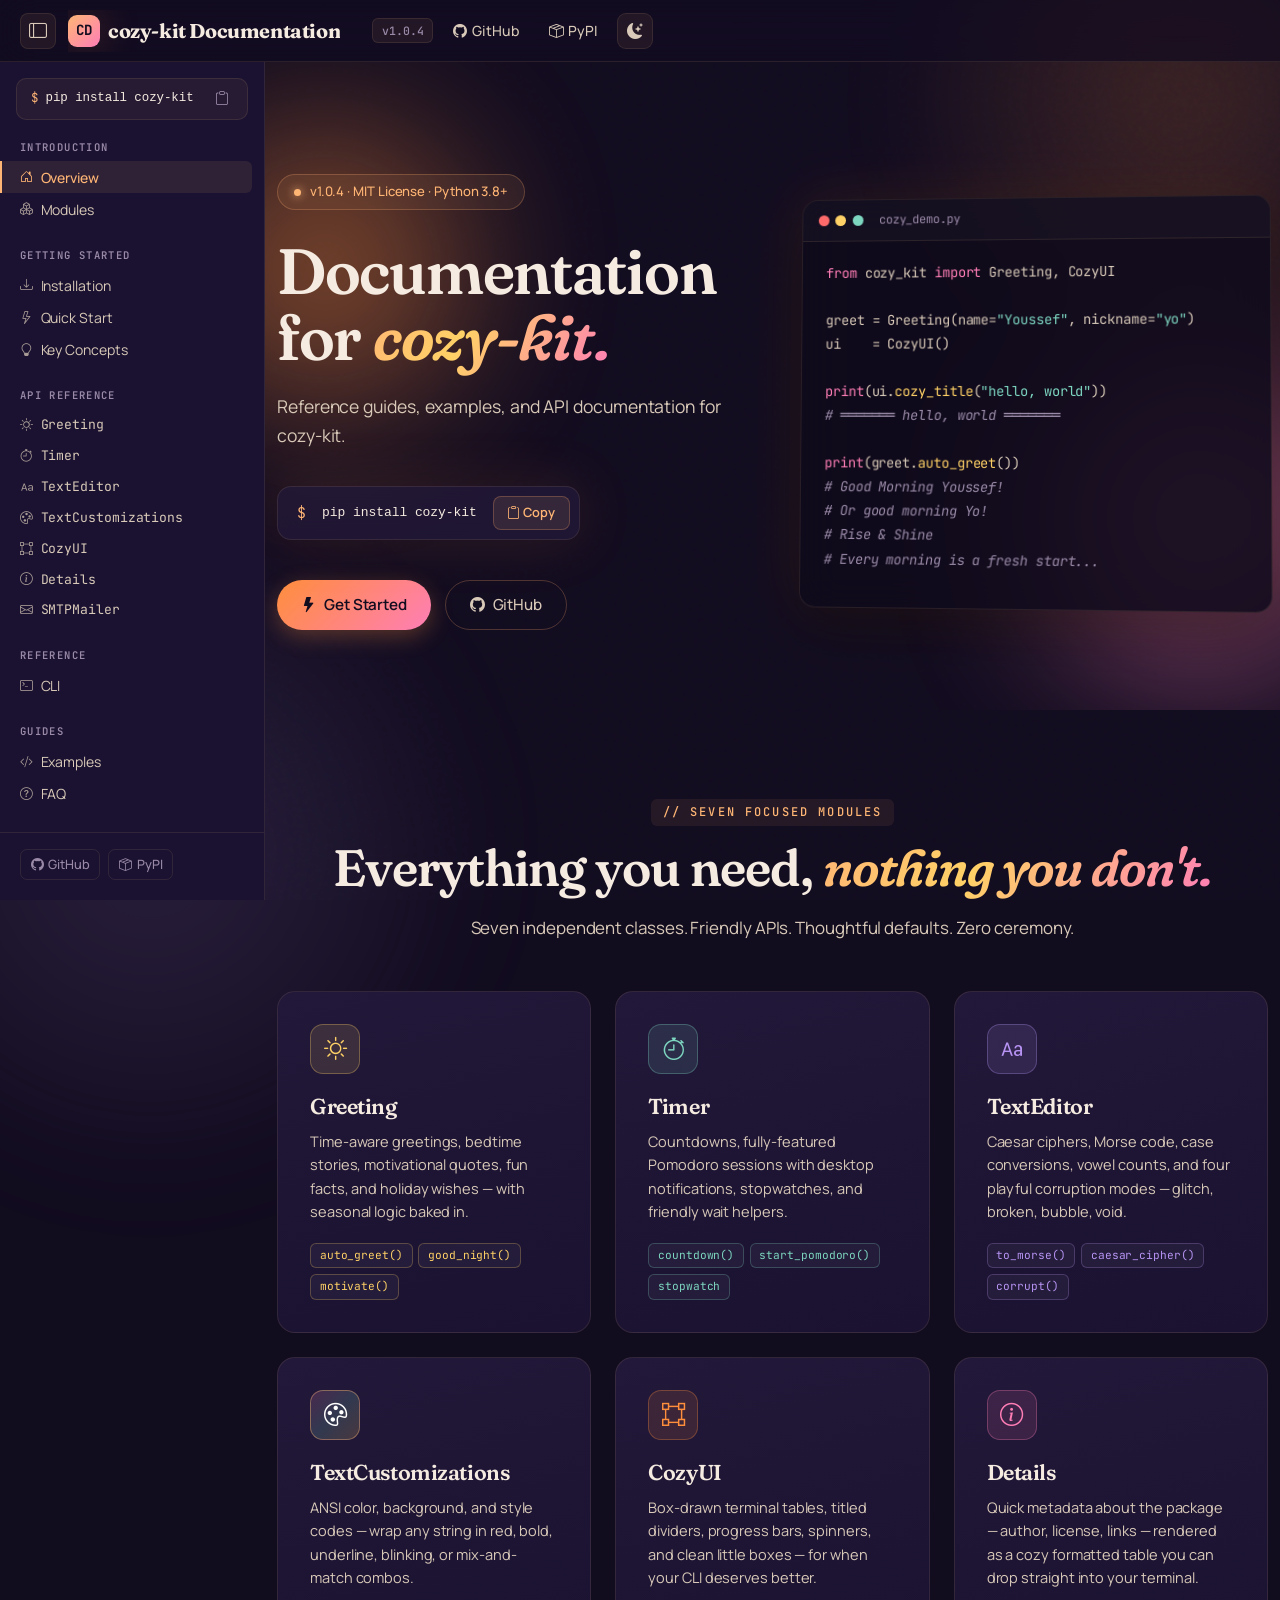
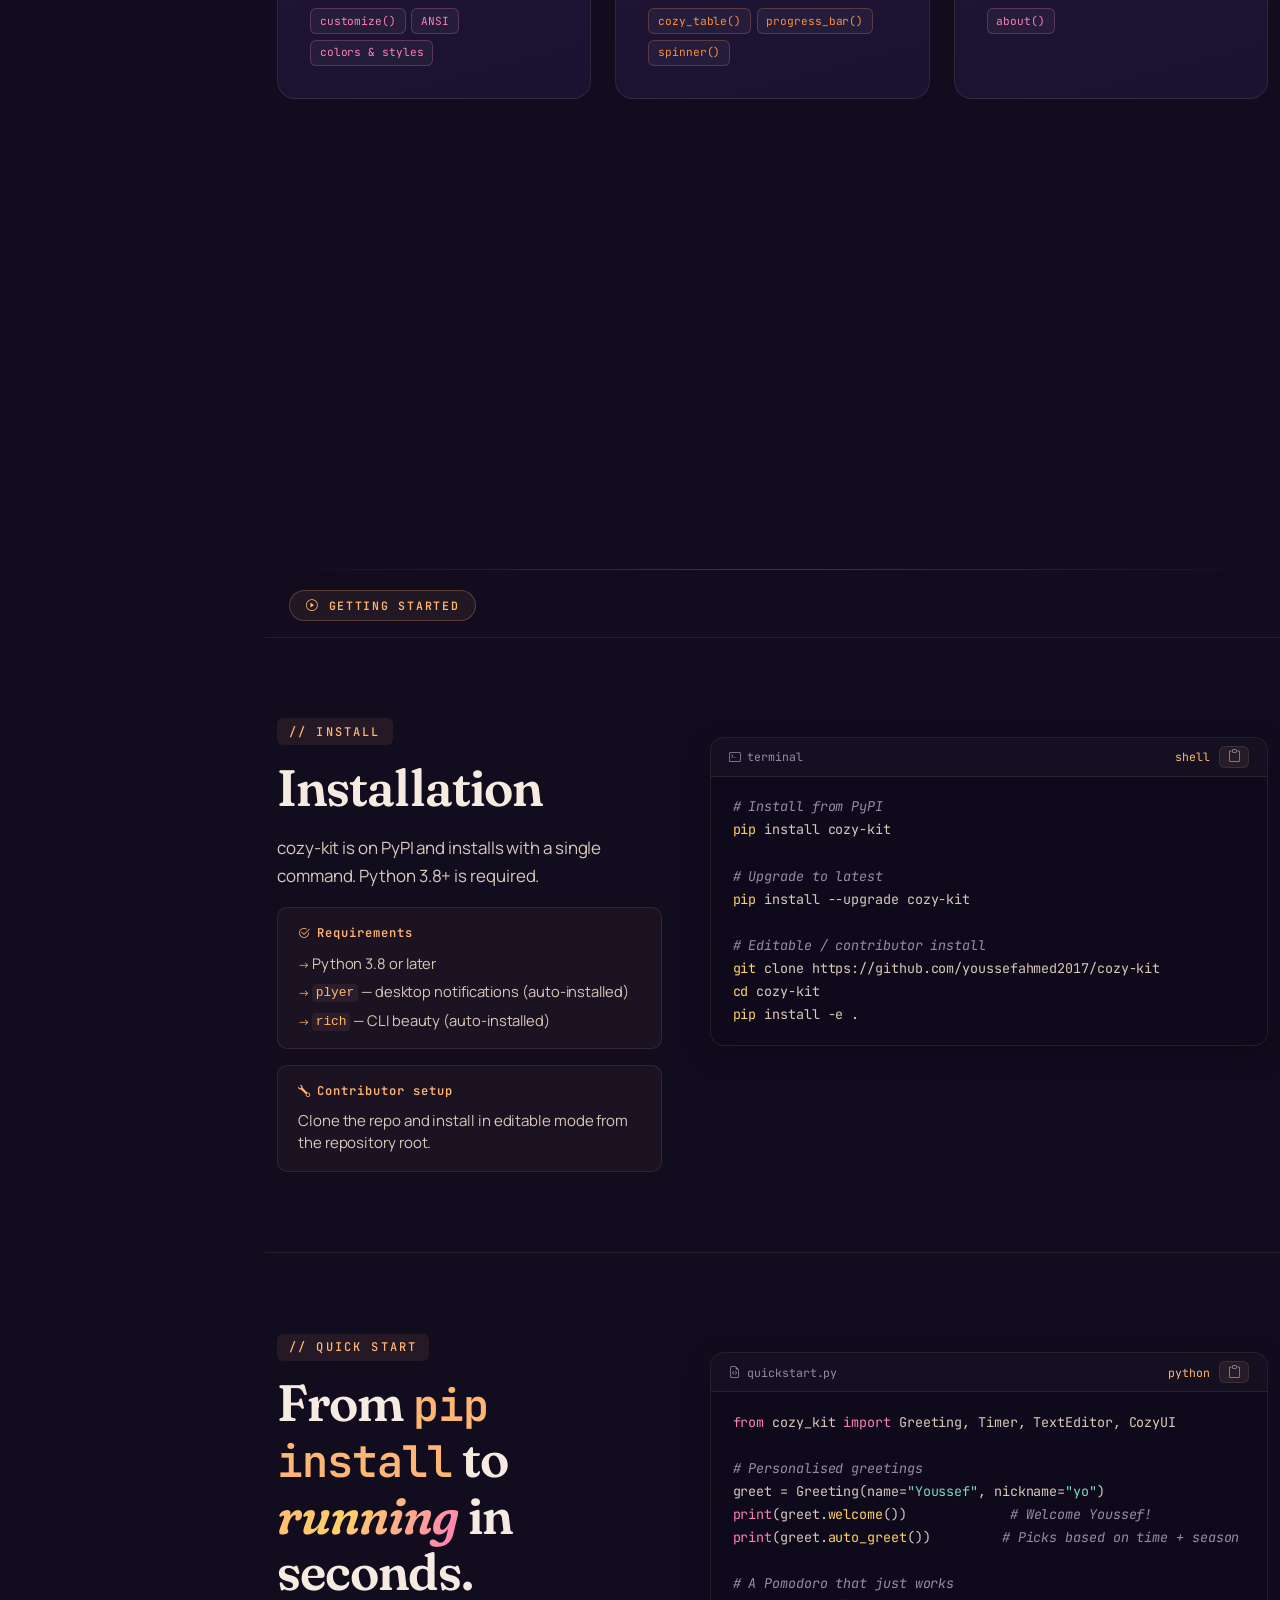
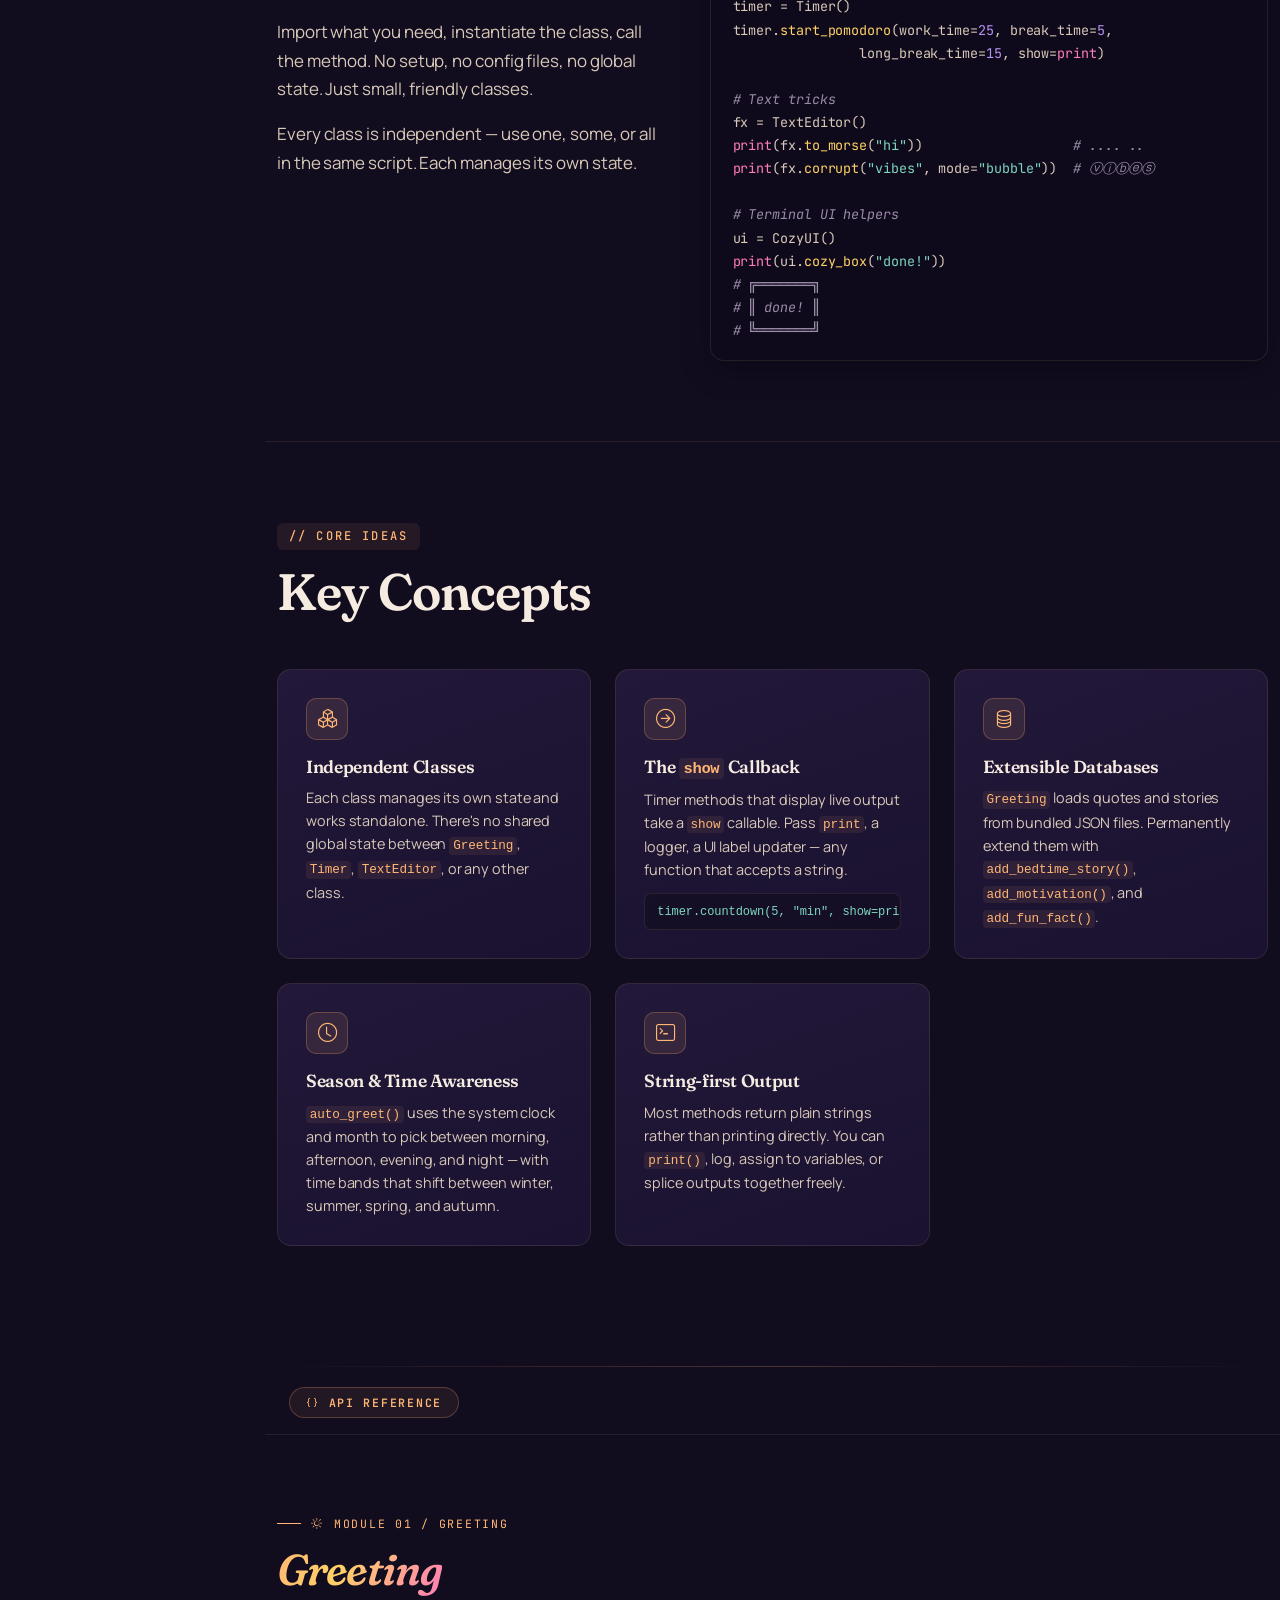
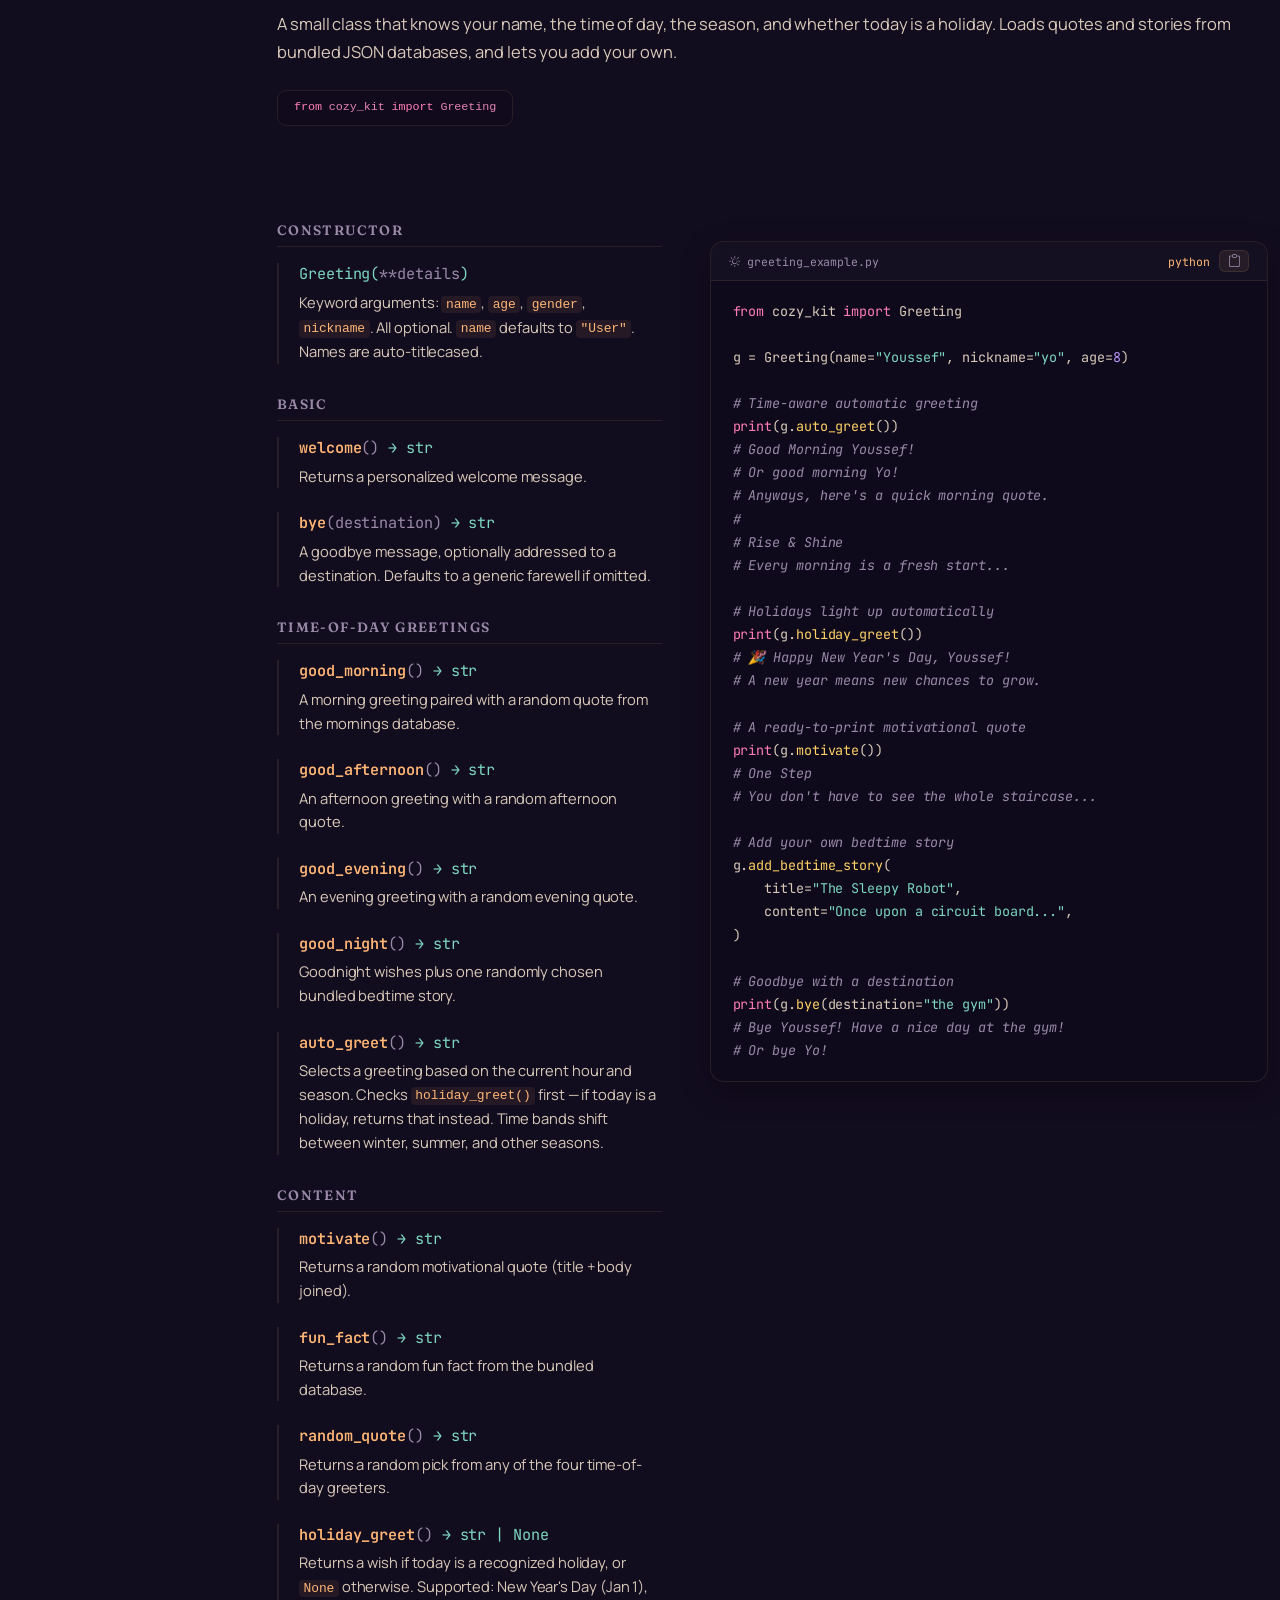
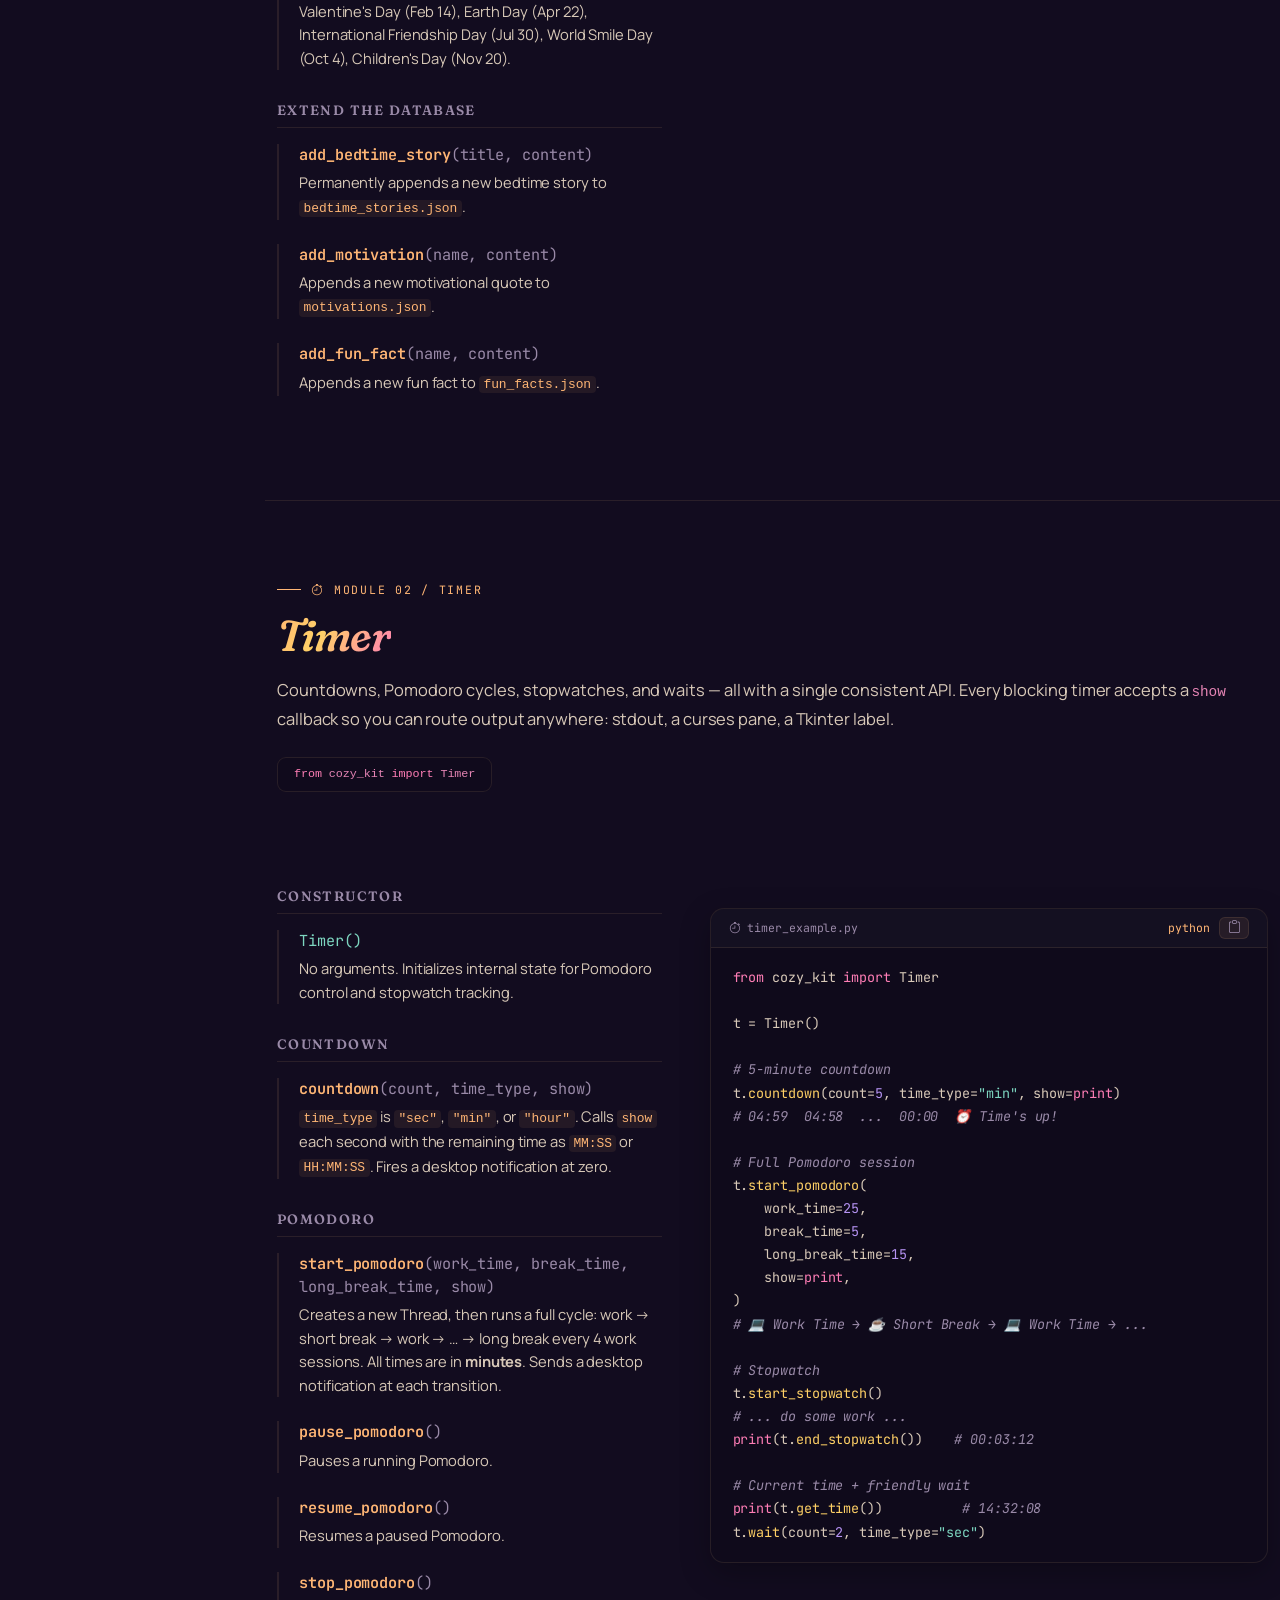
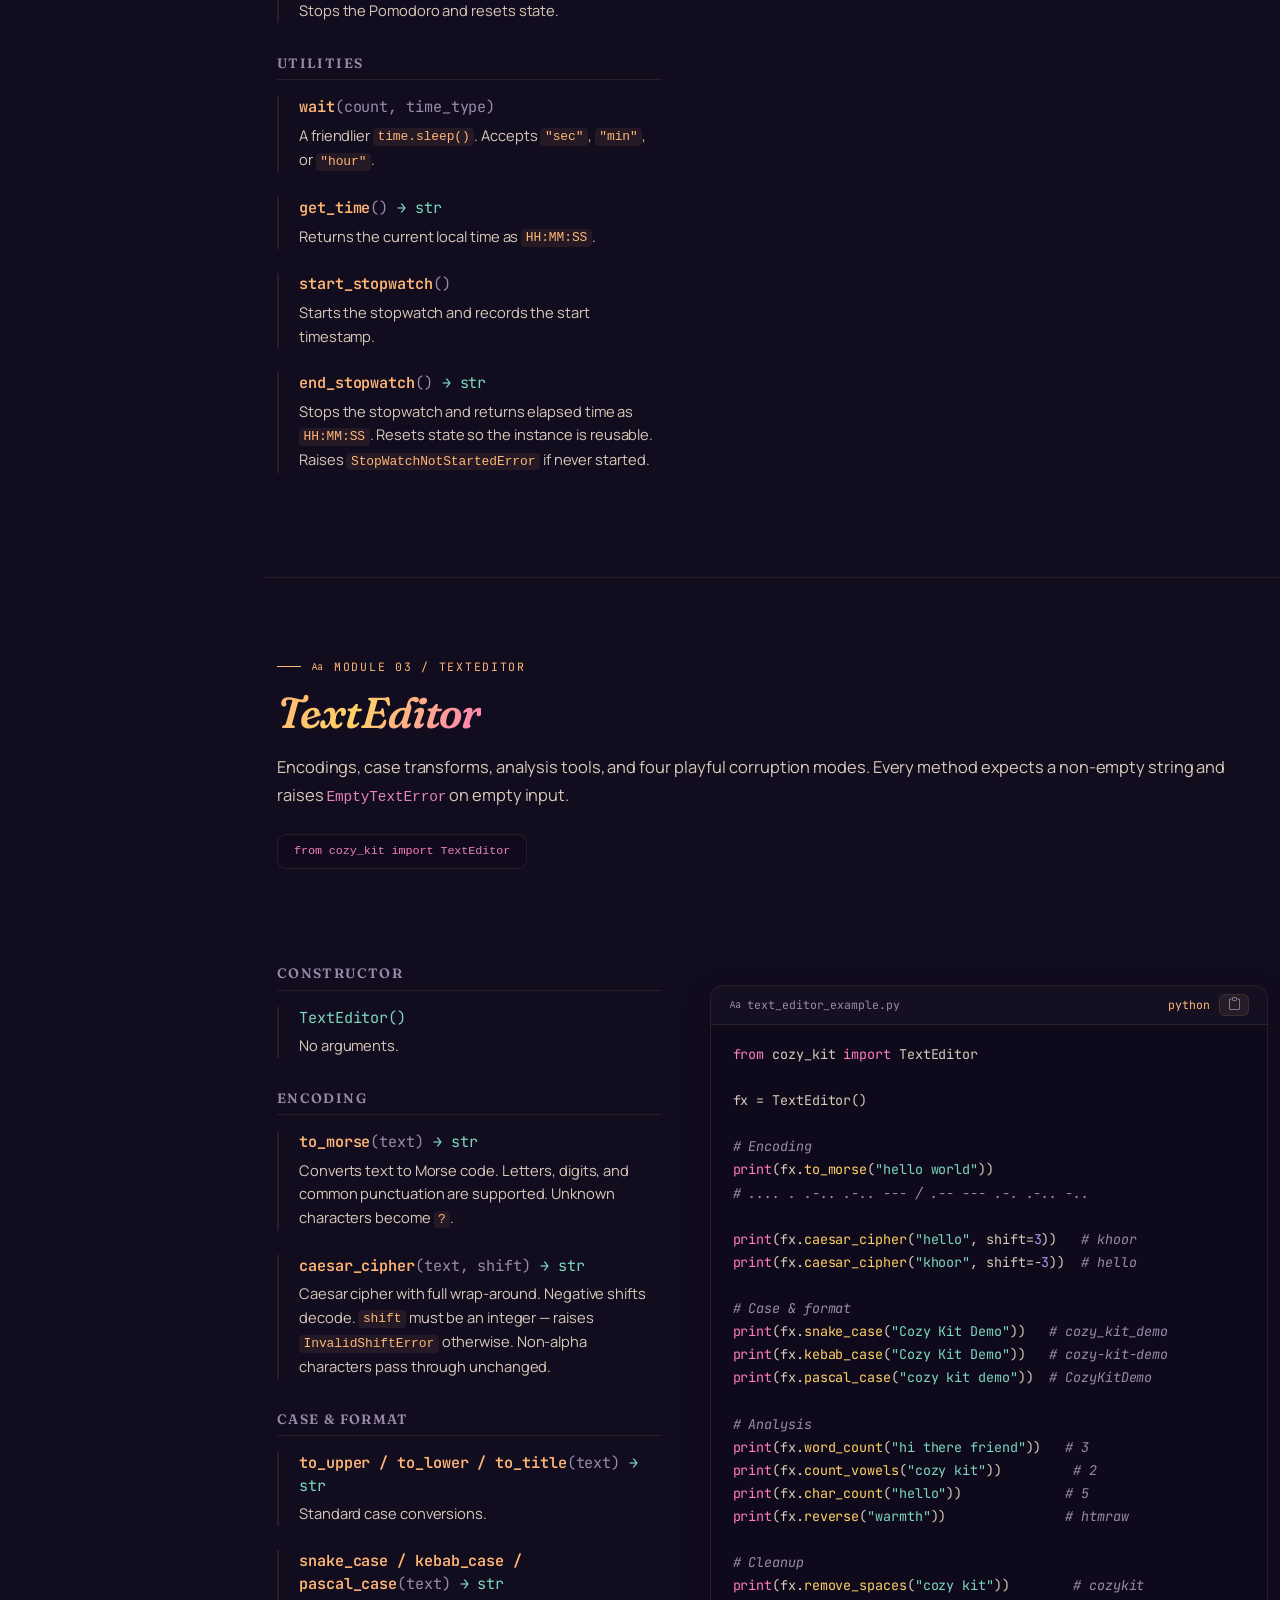
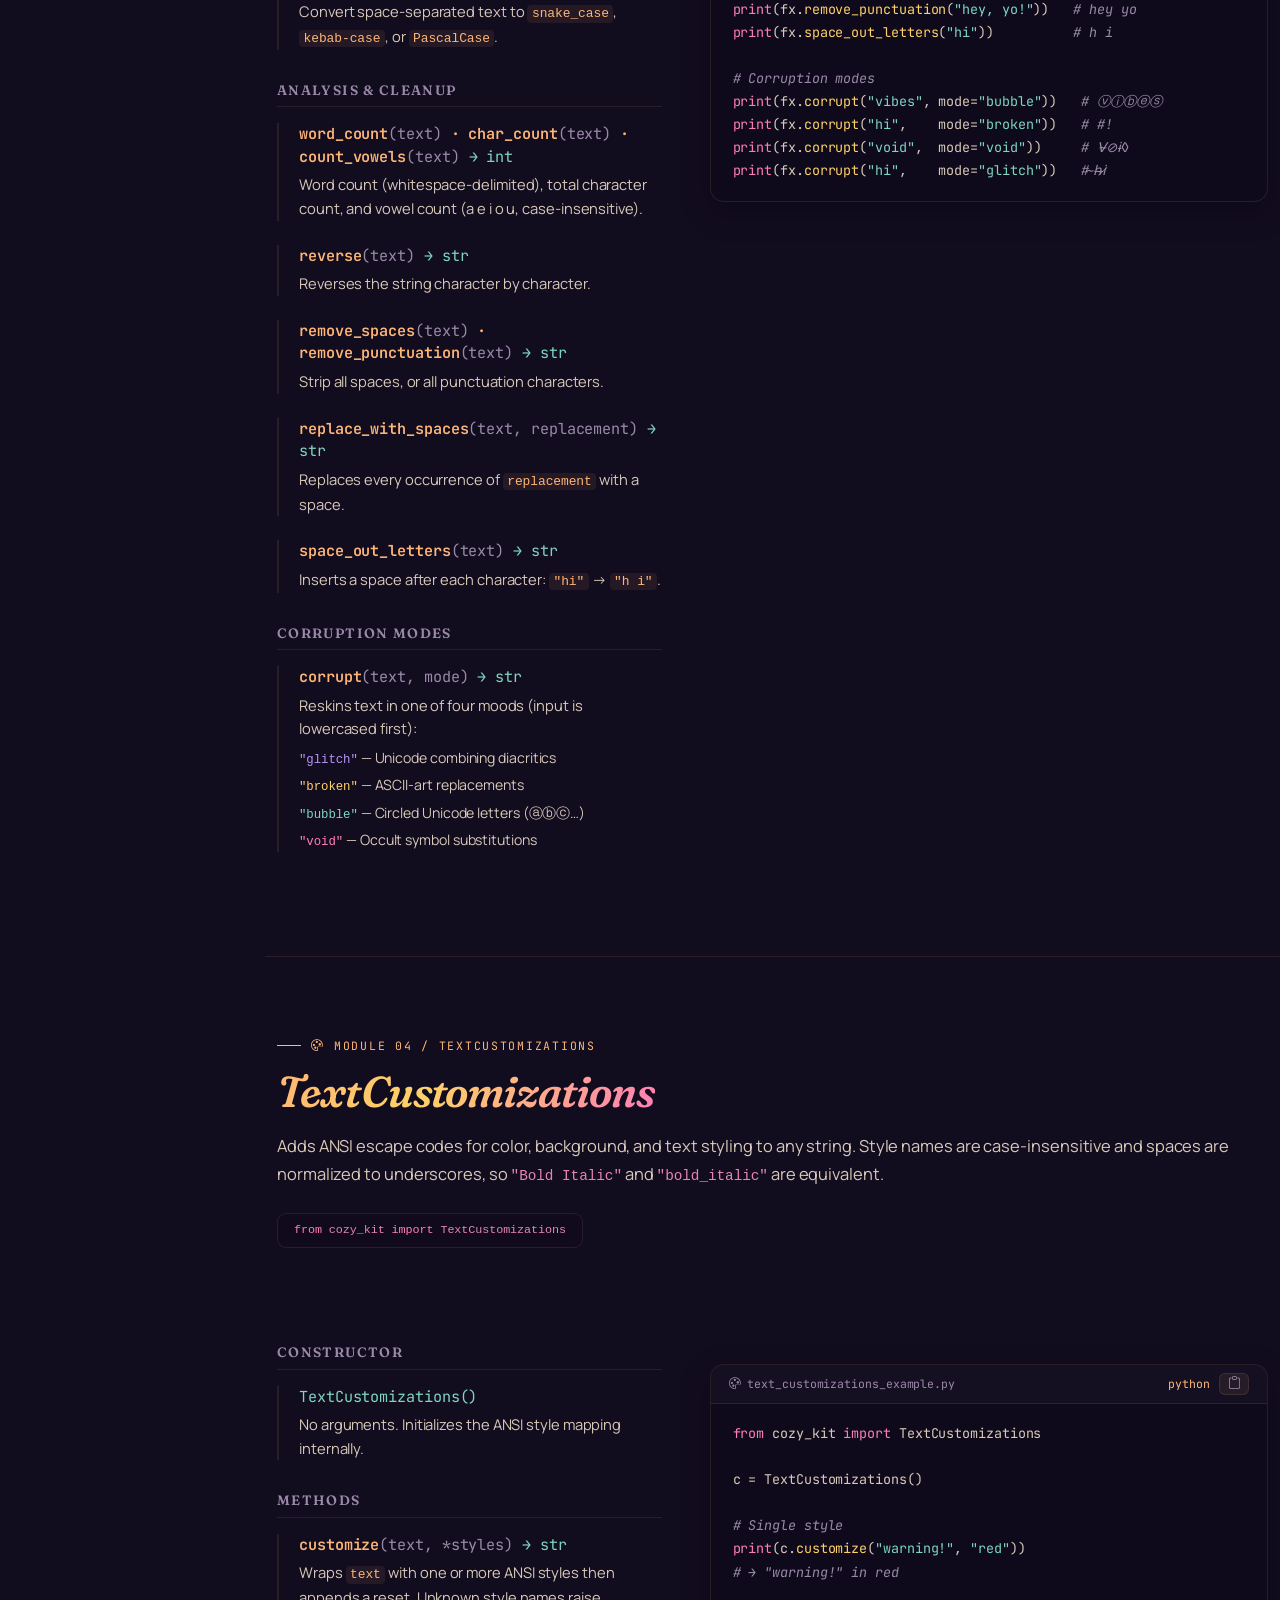
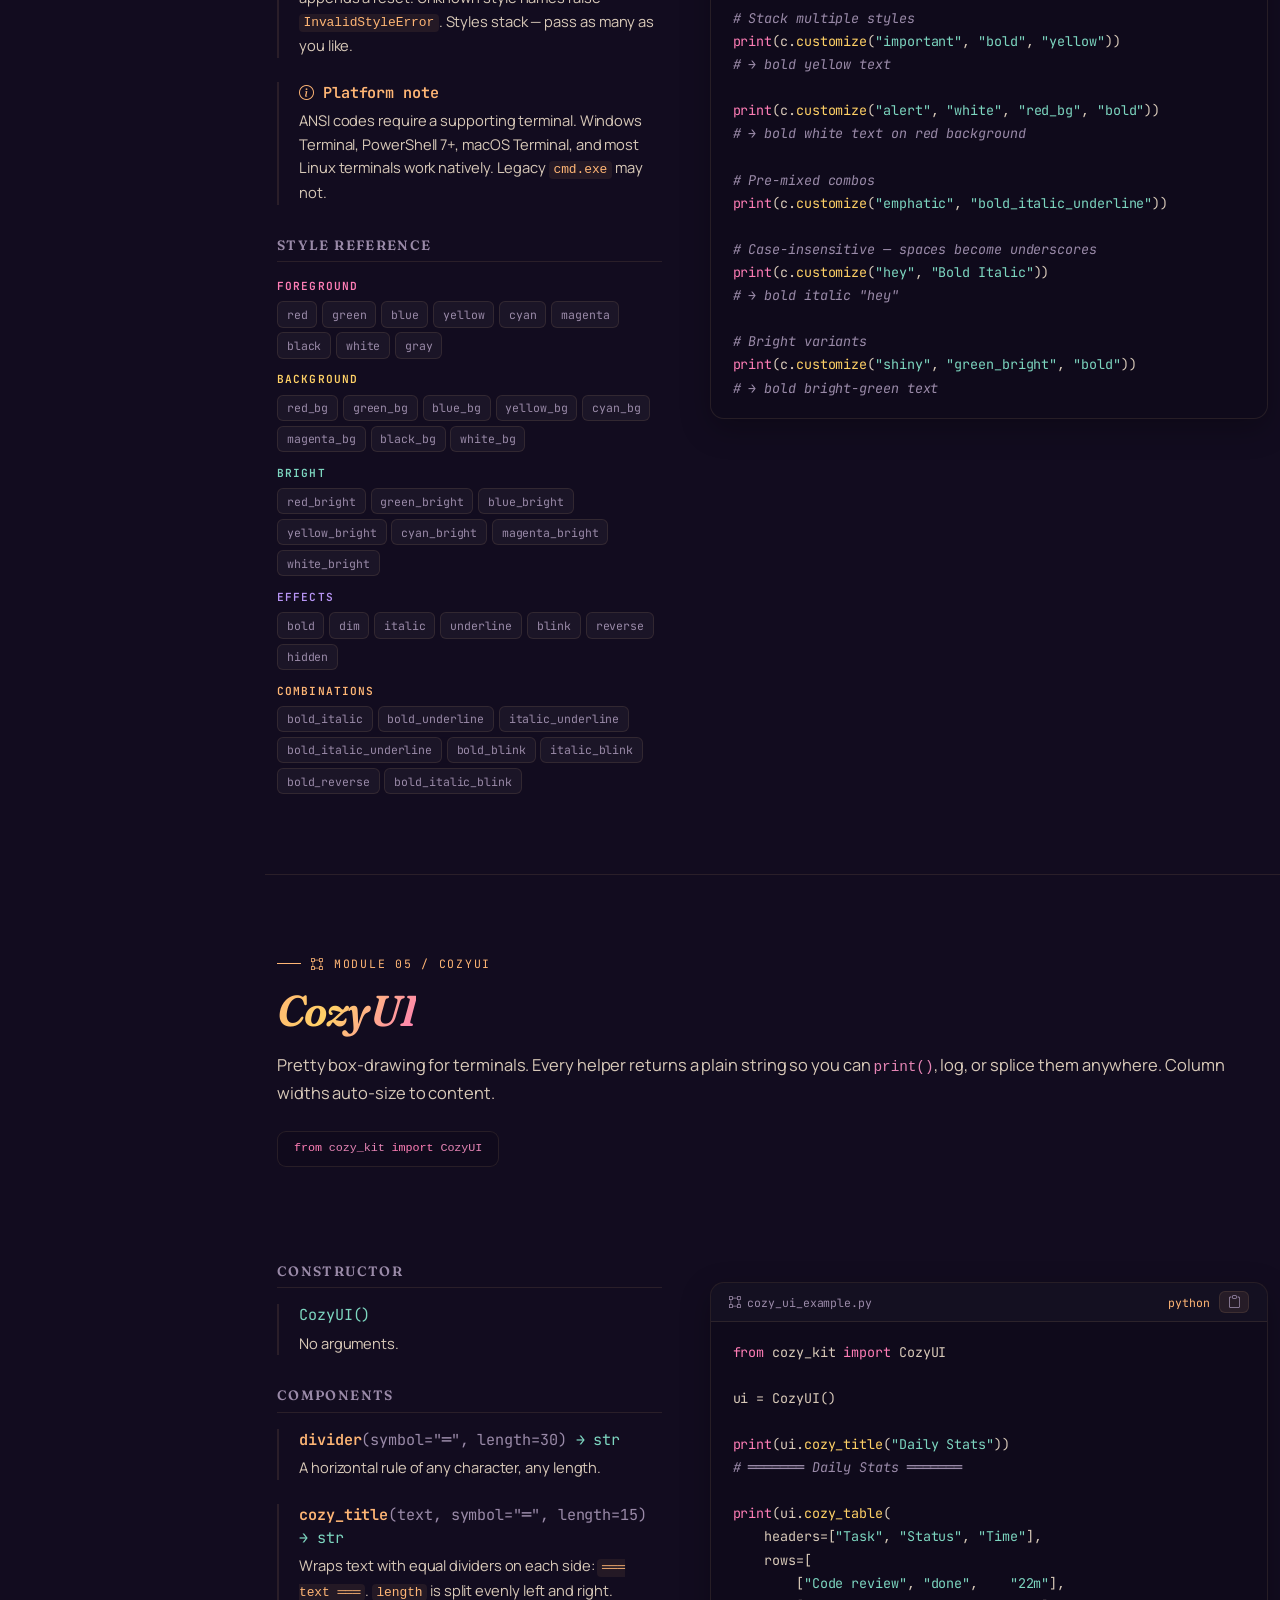
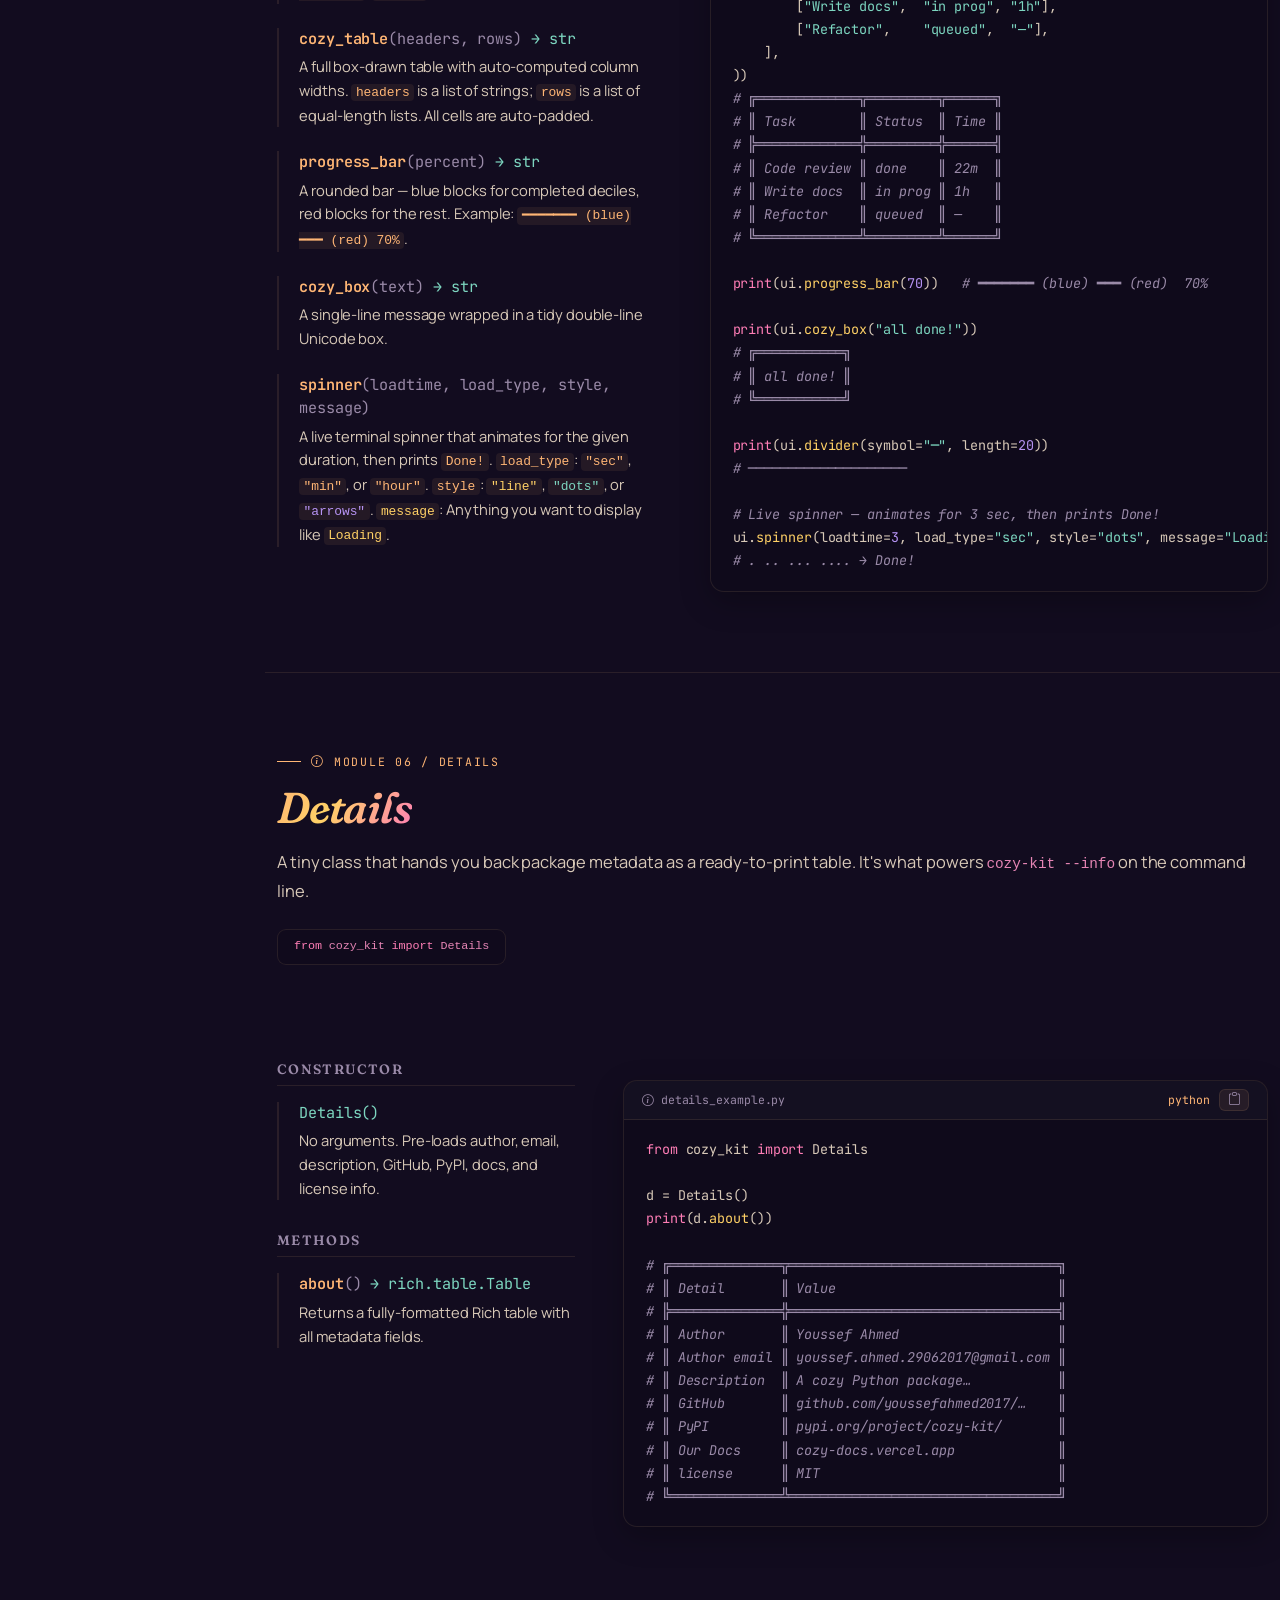
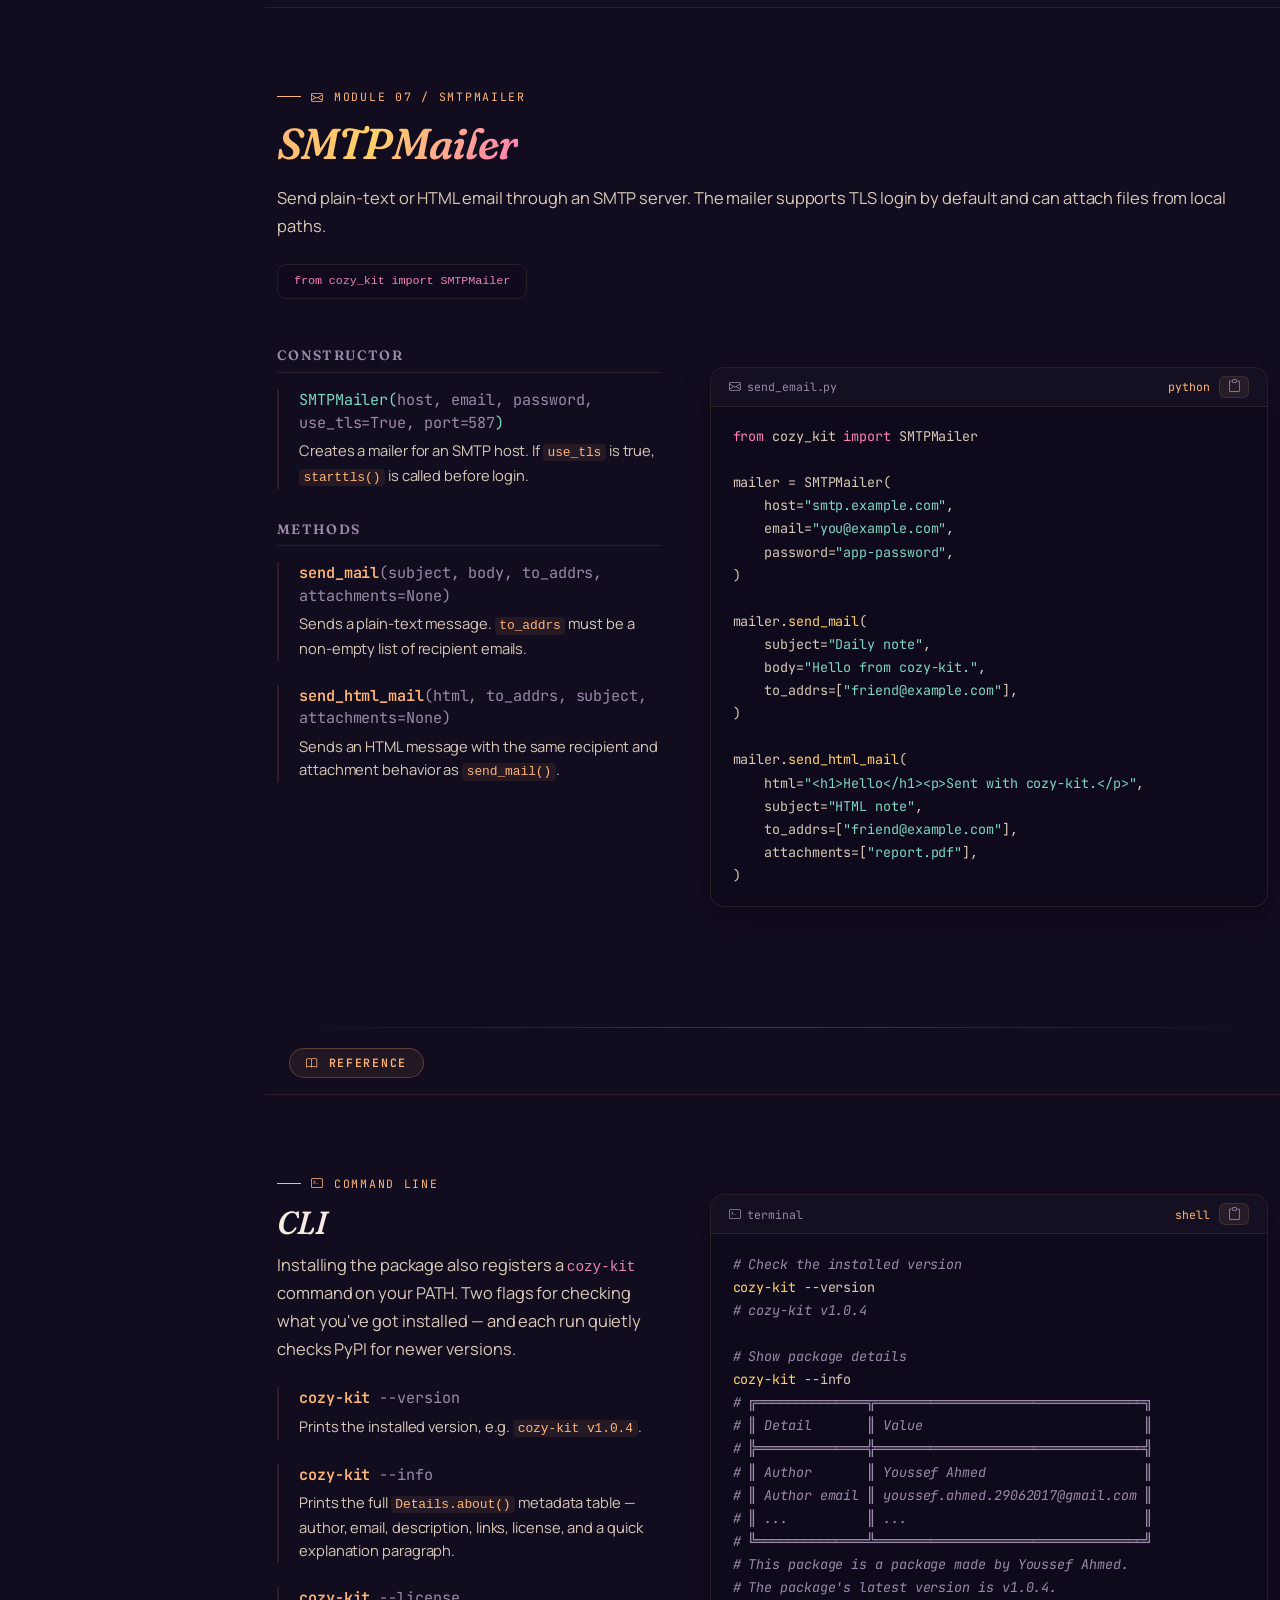
==== commit 4db0c839: "Update index.html" ====
--- a/index.html
+++ b/index.html
@@ -1,15 +1,16 @@
-    <!DOCTYPE html>
+<!DOCTYPE html>
 <html lang="en" data-bs-theme="dark" data-theme="dark">
 <head>
     <meta charset="UTF-8">
     <meta name="viewport" content="width=device-width, initial-scale=1.0">
-    <title>cozy-kit — Homepage</title>
-    <meta name="description" content="cozy-kit is a warm collection of Python utilities — greetings, timers, text tools, and terminal UI helpers. By Youssef Ahmed.">
+    <title>cozy-kit — Documentation</title>
+    <meta name="description" content="Documentation for cozy-kit — a cozy Python package with greetings, timers, text utilities, and terminal UI helpers. By Youssef Ahmed.">
     <link href="https://cdn.jsdelivr.net/npm/bootstrap@5.2.3/dist/css/bootstrap.min.css" rel="stylesheet">
     <link rel="stylesheet" href="https://cdn.jsdelivr.net/npm/bootstrap-icons@1.11.3/font/bootstrap-icons.css">
     <link rel="preconnect" href="https://fonts.googleapis.com">
     <link rel="preconnect" href="https://fonts.gstatic.com" crossorigin>
     <link href="https://fonts.googleapis.com/css2?family=Fraunces:opsz,wght,SOFT@9..144,400;9..144,500;9..144,600;9..144,700;9..144,800&family=JetBrains+Mono:wght@400;500;600&family=Manrope:wght@300;400;500;600;700&display=swap" rel="stylesheet">
+    <link rel="icon" type="image/png" href="logo.png">
     <link rel="stylesheet" href="styles.css">
 </head>
 <body>
@@ -19,103 +20,175 @@
 <!-- ───────── NAVBAR ───────── -->
 <nav class="navbar fixed-top" id="mainNav">
     <div class="navbar-inner">
-
-        <!-- Left: Logo -->
-        <a class="navbar-brand" href="#">
-            <span class="brand-mark">CK</span>
-            <span class="brand-text">cozy-kit</span>
-        </a>
-
-        <!-- Center: Documentation link -->
+        <div class="navbar-left">
+            <button class="sidebar-toggle-btn" id="sidebarToggle" aria-label="Toggle sidebar">
+                <i class="bi bi-layout-sidebar"></i>
+            </button>
+            <a class="navbar-brand" href="#intro">
+                <span class="brand-mark">CD</span>
+                cozy-kit Documentation
+            </a>
+        </div>
         <div class="navbar-right">
-    <span class="version-tag">v1.0.4</span>
-
-    <a class="nav-icon-btn"
-       href="https://cozy-docs.vercel.app"
-       target="_blank"
-       rel="noopener">
-        <i class="bi bi-book"></i>
-        Docs
-    </a>
-
-    <a class="nav-icon-btn"
-       href="https://github.com/youssefahmed2017/cozy-kit"
-       target="_blank"
-       rel="noopener">
-        <i class="bi bi-github"></i>
-        GitHub
-    </a>
-
-    <a class="nav-icon-btn"
-       href="https://pypi.org/project/cozy-kit"
-       target="_blank"
-       rel="noopener">
-        <i class="bi bi-box-seam"></i>
-        PyPI
-    </a>
-
-    <a class="btn-cozy-sm d-none d-md-inline-flex" href="#quickstart">
-        <i class="bi bi-lightning-fill"></i>
-        Get Started
-    </a>
-
-    <button class="theme-toggle"
-            id="themeToggle"
-            aria-label="Toggle light/dark theme">
-        <i class="bi bi-moon-stars-fill" id="themeIcon"></i>
-    </button>
-</div>
+            <span class="version-tag">v1.0.4</span>
+            <a class="nav-icon-btn" href="https://github.com/youssefahmed2017/cozy-kit/" target="_blank" rel="noopener" title="GitHub">
+                <i class="bi bi-github"></i>
+                <span>GitHub</span>
+            </a>
+            <a class="nav-icon-btn" href="https://pypi.org/project/cozy-kit/" target="_blank" rel="noopener" title="PyPI">
+                <i class="bi bi-box-seam"></i>
+                <span class="d-none d-sm-inline">PyPI</span>
+            </a>
+            <button class="theme-toggle-btn" id="themeToggle" aria-label="Toggle light/dark theme" title="Toggle theme">
+                <i class="bi bi-moon-stars-fill" id="themeIcon"></i>
+            </button>
+        </div>
     </div>
 </nav>
 
-<!-- ───────── HERO ───────── -->
-<section class="hp-hero" id="hero">
-    <div class="hero-orb one"></div>
-    <div class="hero-orb two"></div>
-    <div class="container">
-        <div class="row align-items-center g-5">
-
-            <div class="col-lg-6 reveal">
-                <div class="hero-tag">
-                    <span class="dot"></span>
-                    <span>v1.0.4 · MIT License · Python 3.8+</span>
-                </div>
-                <h1>
-                    A warm little<br>
-                    Python toolkit,<br>
-                    <span class="accent">made cozy.</span>
-                </h1>
-                <p class="hero-sub">
-                    Greetings that know the time of day. Pomodoro timers that don't shout.
-                    Text utilities, terminal UI helpers, and a few bedtime stories —
-                    all bundled into one quiet, friendly package.
-                </p>
-                <div class="hero-cta">
-                    <a href="https://cozy-docs.vercel.app" target="_blank" rel="noopener" class="btn-cozy">
-                        <i class="bi bi-book"></i> Read the Docs
-                    </a>
-                    <a href="https://github.com/youssefahmed2017/cozy-kit" target="_blank" rel="noopener" class="btn-ghost">
-                        <i class="bi bi-github"></i> View on GitHub
-                    </a>
-                </div>
-                <div class="install-card mt-4">
-                    <span class="prompt">$</span>
-                    <code id="installCommand">pip install cozy-kit</code>
-                    <button class="copy-btn" onclick="copyInstall(this)" aria-label="Copy install command">
-                        <i class="bi bi-clipboard"></i> Copy
-                    </button>
-                </div>
-            </div>
-
-            <div class="col-lg-6 reveal">
-                <div class="hero-terminal">
-                    <div class="terminal-header">
-                        <span class="term-dot r"></span>
-                        <span class="term-dot y"></span>
-                        <span class="term-dot g"></span>
-                        <span class="title">cozy_demo.py</span>
-                    </div>
-                    <pre class="terminal-body"><span class="kw">from</span> cozy_kit <span class="kw">import</span> Greeting, CozyUI
+<!-- ───────── DOCS LAYOUT ───────── -->
+<div class="docs-layout" id="docsLayout">
+
+    <!-- SIDEBAR -->
+    <aside class="docs-sidebar" id="sidebar">
+        <div class="sidebar-inner">
+            <div class="sidebar-install">
+                <span class="si-prompt">$</span>
+                <code>pip install cozy-kit</code>
+                <button class="si-copy" onclick="copyInstall(this)" aria-label="Copy install command">
+                    <i class="bi bi-clipboard"></i>
+                </button>
+            </div>
+
+            <nav class="sidebar-nav" aria-label="Documentation navigation">
+
+                <div class="nav-section">
+                    <span class="nav-section-label">Introduction</span>
+                    <a href="#intro" class="nav-link-item" data-section="intro">
+                        <i class="bi bi-house-door"></i> Overview
+                    </a>
+                    <a href="#modules" class="nav-link-item" data-section="modules">
+                        <i class="bi bi-boxes"></i>
+                        Modules
+                    </a>
+                </div>
+
+                <div class="nav-section">
+                    <span class="nav-section-label">Getting Started</span>
+                    <a href="#installation" class="nav-link-item" data-section="installation">
+                        <i class="bi bi-download"></i> Installation
+                    </a>
+                    <a href="#quickstart" class="nav-link-item" data-section="quickstart">
+                        <i class="bi bi-lightning"></i> Quick Start
+                    </a>
+                    <a href="#key-concepts" class="nav-link-item" data-section="key-concepts">
+                        <i class="bi bi-lightbulb"></i> Key Concepts
+                    </a>
+                </div>
+
+                <div class="nav-section">
+                    <span class="nav-section-label">API Reference</span>
+                    <a href="#greeting" class="nav-link-item nav-class-link" data-section="greeting">
+                        <i class="bi bi-sun"></i> Greeting
+                    </a>
+                    <a href="#timer" class="nav-link-item nav-class-link" data-section="timer">
+                        <i class="bi bi-stopwatch"></i> Timer
+                    </a>
+                    <a href="#text-editor" class="nav-link-item nav-class-link" data-section="text-editor">
+                        <i class="bi bi-type"></i> TextEditor
+                    </a>
+                    <a href="#text-customizations" class="nav-link-item nav-class-link" data-section="text-customizations">
+                        <i class="bi bi-palette"></i> TextCustomizations
+                    </a>
+                    <a href="#cozy-ui" class="nav-link-item nav-class-link" data-section="cozy-ui">
+                        <i class="bi bi-bounding-box"></i> CozyUI
+                    </a>
+                    <a href="#details" class="nav-link-item nav-class-link" data-section="details">
+                        <i class="bi bi-info-circle"></i> Details
+                    </a>
+                    <a href="#smtp-mailer" class="nav-link-item nav-class-link" data-section="smtp-mailer">
+                        <i class="bi bi-envelope"></i> SMTPMailer
+                    </a>
+                </div>
+
+                <div class="nav-section">
+                    <span class="nav-section-label">Reference</span>
+                    <a href="#cli" class="nav-link-item" data-section="cli">
+                        <i class="bi bi-terminal"></i> CLI
+                    </a>
+                </div>
+
+                <div class="nav-section">
+                    <span class="nav-section-label">Guides</span>
+                    <a href="#examples" class="nav-link-item" data-section="examples">
+                        <i class="bi bi-code-slash"></i> Examples
+                    </a>
+                    <a href="#faq" class="nav-link-item" data-section="faq">
+                        <i class="bi bi-question-circle"></i> FAQ
+                    </a>
+                </div>
+
+            </nav>
+
+            <div class="sidebar-footer-links">
+                <a href="https://github.com/youssefahmed2017/cozy-kit/" target="_blank" rel="noopener">
+                    <i class="bi bi-github"></i> GitHub
+                </a>
+                <a href="https://pypi.org/project/cozy-kit/" target="_blank" rel="noopener">
+                    <i class="bi bi-box-seam"></i> PyPI
+                </a>
+            </div>
+        </div>
+    </aside>
+
+    <div class="sidebar-overlay" id="sidebarOverlay"></div>
+
+    <!-- ───────── MAIN CONTENT ───────── -->
+    <div class="docs-content">
+
+    <!-- ── HERO / OVERVIEW ── -->
+    <section class="hero" id="intro">
+        <div class="hero-orb one"></div>
+        <div class="hero-orb two"></div>
+        <div class="container">
+            <div class="row align-items-center g-5">
+                <div class="col-lg-6 reveal">
+                    <div class="hero-tag">
+                        <span class="dot"></span>
+                        <span>v1.0.4 · MIT License · Python 3.8+</span>
+                    </div>
+                    <h1>
+                        Documentation for
+                        <span class="accent">cozy-kit.</span>
+                    </h1>
+                    <p class="hero-sub">
+                        Reference guides, examples, and API documentation for cozy-kit.
+                    </p>
+                    <div class="install-card mb-3">
+                        <span class="prompt">$</span>
+                        <code id="installCommand">pip install cozy-kit</code>
+                        <button class="copy-btn" onclick="copyInstall(this)" aria-label="Copy install command">
+                            <i class="bi bi-clipboard"></i> Copy
+                        </button>
+                    </div>
+                    <div class="hero-cta">
+                        <a href="#quickstart" class="btn-cozy">
+                            <i class="bi bi-lightning-fill"></i> Get Started
+                        </a>
+                        <a href="https://github.com/youssefahmed2017/cozy-kit" target="_blank" rel="noopener" class="btn-ghost">
+                            <i class="bi bi-github"></i> GitHub
+                        </a>
+                    </div>
+                </div>
+                <div class="col-lg-6 reveal">
+                    <div class="hero-terminal">
+                        <div class="terminal-header">
+                            <span class="term-dot r"></span>
+                            <span class="term-dot y"></span>
+                            <span class="term-dot g"></span>
+                            <span class="title">cozy_demo.py</span>
+                        </div>
+                        <pre class="terminal-body"><span class="kw">from</span> cozy_kit <span class="kw">import</span> Greeting, CozyUI
 
 greet = Greeting(name=<span class="str">"Youssef"</span>, nickname=<span class="str">"yo"</span>)
 ui    = CozyUI()
@@ -126,271 +199,206 @@
 <span class="kw">print</span>(greet.<span class="fn">auto_greet</span>())
 <span class="com"># Good Morning Youssef!</span>
 <span class="com"># Or good morning Yo!</span>
-<span class="com"># Anyways, here's a quick morning quote.</span>
-<span class="com">#</span>
 <span class="com"># Rise &amp; Shine</span>
 <span class="com"># Every morning is a fresh start...</span></pre>
-                </div>
-            </div>
-
-        </div>
-    </div>
-</section>
-
-<!-- ───────── MODULES ───────── -->
-<section class="hp-section" id="features">
-    <div class="container">
-        <div class="text-center mb-5 reveal">
-            <span class="section-eyebrow">// Seven focused modules</span>
-            <h2 class="section-title">Everything you need, <span class="accent">nothing you don't.</span></h2>
-            <p class="section-lead mx-auto">
-                Seven independent classes. Friendly APIs. Thoughtful defaults. Zero ceremony.
-            </p>
-        </div>
-        <div class="row g-3 reveal-stagger">
-
-            <!-- Greeting -->
+                    </div>
+                </div>
+            </div>
+        </div>
+    </section>
+
+    <!-- ── MODULES OVERVIEW ── -->
+    <section class="section" id="modules">
+        <div class="container">
+            <div class="text-center mb-5 reveal">
+                <span class="section-eyebrow">// Seven focused modules</span>
+                <h2 class="section-title">Everything you need, <span class="accent">nothing you don't.</span></h2>
+                <p class="section-lead mx-auto">
+                    Seven independent classes. Friendly APIs. Thoughtful defaults. Zero ceremony.
+                </p>
+            </div>
+            <div class="row g-4 reveal-stagger">
+                <div class="col-md-6 col-lg-4">
+                    <a href="#greeting" class="module-card greet">
+                        <div class="module-icon"><i class="bi bi-sun"></i></div>
+                        <h3>Greeting</h3>
+                        <p>Time-aware greetings, bedtime stories, motivational quotes, fun facts, and holiday wishes — with seasonal logic baked in.</p>
+                        <div class="module-tags">
+                            <span class="module-tag">auto_greet()</span>
+                            <span class="module-tag">good_night()</span>
+                            <span class="module-tag">motivate()</span>
+                        </div>
+                    </a>
+                </div>
+                <div class="col-md-6 col-lg-4">
+                    <a href="#timer" class="module-card timer">
+                        <div class="module-icon"><i class="bi bi-stopwatch"></i></div>
+                        <h3>Timer</h3>
+                        <p>Countdowns, fully-featured Pomodoro sessions with desktop notifications, stopwatches, and friendly wait helpers.</p>
+                        <div class="module-tags">
+                            <span class="module-tag">countdown()</span>
+                            <span class="module-tag">start_pomodoro()</span>
+                            <span class="module-tag">stopwatch</span>
+                        </div>
+                    </a>
+                </div>
+                <div class="col-md-6 col-lg-4">
+                    <a href="#text-editor" class="module-card text">
+                        <div class="module-icon"><i class="bi bi-type"></i></div>
+                        <h3>TextEditor</h3>
+                        <p>Caesar ciphers, Morse code, case conversions, vowel counts, and four playful corruption modes — glitch, broken, bubble, void.</p>
+                        <div class="module-tags">
+                            <span class="module-tag">to_morse()</span>
+                            <span class="module-tag">caesar_cipher()</span>
+                            <span class="module-tag">corrupt()</span>
+                        </div>
+                    </a>
+                </div>
+                <div class="col-md-6 col-lg-4">
+                    <a href="#text-customizations" class="module-card custom">
+                        <div class="module-icon"><i class="bi bi-palette"></i></div>
+                        <h3>TextCustomizations</h3>
+                        <p>ANSI color, background, and style codes — wrap any string in red, bold, underline, blinking, or mix-and-match combos.</p>
+                        <div class="module-tags">
+                            <span class="module-tag">customize()</span>
+                            <span class="module-tag">ANSI</span>
+                            <span class="module-tag">colors &amp; styles</span>
+                        </div>
+                    </a>
+                </div>
+                <div class="col-md-6 col-lg-4">
+                    <a href="#cozy-ui" class="module-card ui">
+                        <div class="module-icon"><i class="bi bi-bounding-box"></i></div>
+                        <h3>CozyUI</h3>
+                        <p>Box-drawn terminal tables, titled dividers, progress bars, spinners, and clean little boxes — for when your CLI deserves better.</p>
+                        <div class="module-tags">
+                            <span class="module-tag">cozy_table()</span>
+                            <span class="module-tag">progress_bar()</span>
+                            <span class="module-tag">spinner()</span>
+                        </div>
+                    </a>
+                </div>
+                <div class="col-md-6 col-lg-4">
+                    <a href="#details" class="module-card det">
+                        <div class="module-icon"><i class="bi bi-info-circle"></i></div>
+                        <h3>Details</h3>
+                        <p>Quick metadata about the package — author, license, links — rendered as a cozy formatted table you can drop straight into your terminal.</p>
+                        <div class="module-tags">
+                            <span class="module-tag">about()</span>
+                        </div>
+                    </a>
+                </div>
             <div class="col-md-6 col-lg-4">
-                <div class="module-card greet">
-                    <div class="module-icon"><i class="bi bi-sun"></i></div>
-                    <h3>Greeting</h3>
-                    <p>Time-aware greetings, motivational quotes, fun facts, bedtime stories, and holiday wishes — with seasonal logic baked in.</p>
-                    <div class="module-tags">
-                        <span class="module-tag">auto_greet()</span>
-                        <span class="module-tag">good_night()</span>
-                        <span class="module-tag">motivate()</span>
-                    </div>
-                </div>
-            </div>
-
-            <!-- Timer -->
-            <div class="col-md-6 col-lg-4">
-                <div class="module-card timer">
-                    <div class="module-icon"><i class="bi bi-stopwatch"></i></div>
-                    <h3>Timer</h3>
-                    <p>Countdowns, fully-featured Pomodoro sessions with desktop notifications, stopwatches, and a friendly wait helper.</p>
-                    <div class="module-tags">
-                        <span class="module-tag">countdown()</span>
-                        <span class="module-tag">start_pomodoro()</span>
-                        <span class="module-tag">stopwatch</span>
-                    </div>
-                </div>
-            </div>
-
-            <!-- TextEditor -->
-            <div class="col-md-6 col-lg-4">
-                <div class="module-card text">
-                    <div class="module-icon"><i class="bi bi-type"></i></div>
-                    <h3>TextEditor</h3>
-                    <p>Caesar ciphers, Morse code, case conversions, text analysis, and four playful corruption modes — glitch, broken, bubble, void.</p>
-                    <div class="module-tags">
-                        <span class="module-tag">to_morse()</span>
-                        <span class="module-tag">caesar_cipher()</span>
-                        <span class="module-tag">corrupt()</span>
-                    </div>
-                </div>
-            </div>
-
-            <!-- TextCustomizations -->
-            <div class="col-md-6 col-lg-4">
-                <div class="module-card custom">
-                    <div class="module-icon"><i class="bi bi-palette"></i></div>
-                    <h3>TextCustomizations</h3>
-                    <p>ANSI color, background, and effect codes — wrap any string in bold, red, underline, blinking, or stack multiple styles at once.</p>
-                    <div class="module-tags">
-                        <span class="module-tag">customize()</span>
-                        <span class="module-tag">ANSI colors</span>
-                        <span class="module-tag">text effects</span>
-                    </div>
-                </div>
-            </div>
-
-            <!-- CozyUI -->
-            <div class="col-md-6 col-lg-4">
-                <div class="module-card ui">
-                    <div class="module-icon"><i class="bi bi-bounding-box"></i></div>
-                    <h3>CozyUI</h3>
-                    <p>Box-drawn terminal tables, titled dividers, progress bars, spinners, and tidy boxes — for when your CLI deserves a little more.</p>
-                    <div class="module-tags">
-                        <span class="module-tag">cozy_table()</span>
-                        <span class="module-tag">progress_bar()</span>
-                        <span class="module-tag">spinner()</span>
-                    </div>
-                </div>
-            </div>
-
-            <!-- CLI -->
-            <div class="col-md-6 col-lg-4">
-                <div class="module-card det">
-                    <div class="module-icon"><i class="bi bi-terminal"></i></div>
-                    <h3>CLI</h3>
-                    <p>A bundled CLI for quick version checks and package info right from your terminal.</p>
-                    <div class="module-tags">
-                        <span class="module-tag">cozy-kit --version</span>
-                        <span class="module-tag">cozy-kit --info</span>
-                        <span class="module-tag">cozy-kit --doctor</span>
-                    </div>
-                </div>
-            </div>
-
-            <!-- SMTPMailer -->
-            <div class="col-md-6 col-lg-4">
-                <div class="module-card mailer">
+                <a href="#smtp-mailer" class="module-card mailer">
                     <div class="module-icon"><i class="bi bi-envelope"></i></div>
                     <h3>SMTPMailer</h3>
-                    <p>A bundled CLI for quick version checks and package info right from your terminal.</p>
+                    <p>Send plain-text or HTML email over SMTP — with optional TLS login and file attachments.</p>
                     <div class="module-tags">
                         <span class="module-tag">send_mail()</span>
                         <span class="module-tag">send_html_mail()</span>
                         <span class="module-tag">attachments</span>
                     </div>
-                </div>
-            </div>
-            </div>
-        </div>
-</section>
-
-<!-- ───────── PHILOSOPHY ───────── -->
-<section class="hp-section hp-alt" id="philosophy">
-    <div class="container">
-        <div class="text-center mb-5 reveal">
-            <span class="section-eyebrow">// Design philosophy</span>
-            <h2 class="section-title">Built around <span class="accent">how you actually work.</span></h2>
-            <p class="section-lead mx-auto">
-                A few deliberate choices that make cozy-kit feel different from the average utility library.
-            </p>
-        </div>
-        <div class="row g-4 reveal-stagger">
-
-            <div class="col-md-6 col-lg-4">
-                <div class="concept-card">
-                    <div class="concept-icon"><i class="bi bi-arrow-return-right"></i></div>
-                    <h4>Strings, not side effects</h4>
-                    <p>Most methods return plain strings. You decide whether to print, log, assign, or splice them. The library doesn't assume what you want to do with its output.</p>
-                </div>
-            </div>
-
-            <div class="col-md-6 col-lg-4">
-                <div class="concept-card">
-                    <div class="concept-icon"><i class="bi bi-clock"></i></div>
-                    <h4>Time &amp; season aware</h4>
-                    <p><code>auto_greet()</code> reads the system clock and current month, then selects the right greeting — morning bands shift depending on whether it's winter, summer, or another season.</p>
-                </div>
-            </div>
-
-            <div class="col-md-6 col-lg-4">
-                <div class="concept-card">
-                    <div class="concept-icon"><i class="bi bi-arrow-right-circle"></i></div>
-                    <h4>The <code>show</code> callback</h4>
-                    <p>Blocking timer methods accept a <code>show</code> callable instead of printing directly. Pass <code>print</code>, a logger, or a GUI label updater — the choice is yours.</p>
-                    <div class="concept-example"><code>timer.countdown(5, "min", show=print)</code></div>
-                </div>
-            </div>
-
-            <div class="col-md-6 col-lg-4">
-                <div class="concept-card">
-                    <div class="concept-icon"><i class="bi bi-database"></i></div>
-                    <h4>Extensible databases</h4>
-                    <p><code>Greeting</code> loads quotes and stories from bundled JSON files. Permanently extend them with <code>add_bedtime_story()</code>, <code>add_motivation()</code>, and <code>add_fun_fact()</code>.</p>
-                </div>
-            </div>
-
-            <div class="col-md-6 col-lg-4">
-                <div class="concept-card">
-                    <div class="concept-icon"><i class="bi bi-boxes"></i></div>
-                    <h4>Independent classes</h4>
-                    <p>Each class manages its own state. There's no shared global state between <code>Greeting</code>, <code>Timer</code>, <code>TextEditor</code>, or any other class. Instantiate as many as you need.</p>
-                </div>
-            </div>
-
-            <div class="col-md-6 col-lg-4">
-                <div class="concept-card">
-                    <div class="concept-icon"><i class="bi bi-heart"></i></div>
-                    <h4>Friendly over clever</h4>
-                    <p>cozy-kit trades brevity for clarity. Method names are readable words. Parameters have clear names. Defaults are sensible. Error messages say what went wrong.</p>
-                </div>
-            </div>
-
-        </div>
+                </a>
+            </div>
+            </div>
+        </div>
+    </section>
+
+    <!-- ── CHAPTER: Getting Started ── -->
+    <div class="docs-chapter-divider">
+        <div class="chapter-label"><i class="bi bi-play-circle"></i> Getting Started</div>
     </div>
-</section>
-
-<!-- ───────── QUICK START ───────── -->
-<section class="hp-section" id="quickstart">
-    <div class="container">
-        <div class="text-center mb-5 reveal">
-            <span class="section-eyebrow">// Quick start</span>
-            <h2 class="section-title">From <code class="accent-mono">pip install</code> to <span class="accent">running</span> in seconds.</h2>
-            <p class="section-lead mx-auto">
-                Import what you need, instantiate the class, call the method.
-                No setup, no config files, no global state.
-            </p>
-        </div>
-        <div class="row g-5 align-items-start">
-
-            <div class="col-lg-5 reveal">
-                <div class="qs-step">
-                    <div class="step-num">01</div>
-                    <div class="step-body">
-                        <h5>Install from PyPI</h5>
-                        <p class="step-desc">Python 3.8+ required. Dependencies (<code>plyer</code>, <code>requests</code>) install automatically.</p>
-                        <div class="install-card mt-2">
-                            <span class="prompt">$</span>
-                            <code>pip install cozy-kit</code>
-                            <button class="copy-btn" onclick="copyInstall2(this)" aria-label="Copy">
-                                <i class="bi bi-clipboard"></i> Copy
-                            </button>
-                        </div>
-                    </div>
-                </div>
-
-                <div class="qs-step">
-                    <div class="step-num">02</div>
-                    <div class="step-body">
-                        <h5>Import what you need</h5>
-                        <p class="step-desc">Every class is independent. Use one, some, or all in the same script. There is no required initialization order.</p>
-                    </div>
-                </div>
-
-                <div class="qs-step">
-                    <div class="step-num">03</div>
-                    <div class="step-body">
-                        <h5>Call and go</h5>
-                        <p class="step-desc">Instantiate the class, call a method. Most return plain strings — print, log, or splice them however you like.</p>
-                    </div>
-                </div>
-
-                <a href="https://cozy-docs.vercel.app" target="_blank" rel="noopener" class="btn-cozy mt-3 d-inline-flex">
-                    <i class="bi bi-book"></i> Full documentation
-                </a>
-            </div>
-
-            <div class="col-lg-7 reveal">
-                <div class="code-card">
-                    <div class="code-head">
-                        <span><i class="bi bi-file-earmark-code"></i> quickstart.py</span>
-                        <div class="code-head-right">
-                            <span class="lang">python</span>
-                            <button class="copy-btn-code" onclick="copyCode(this)" aria-label="Copy">
-                                <i class="bi bi-clipboard"></i>
-                            </button>
-                        </div>
-                    </div>
+
+    <!-- ── INSTALLATION ── -->
+    <section class="doc-section" id="installation">
+        <div class="container">
+            <div class="row g-5 align-items-start">
+                <div class="col-lg-5 reveal">
+                    <span class="section-eyebrow">// Install</span>
+                    <h2 class="section-title">Installation</h2>
+                    <p class="section-lead">
+                        cozy-kit is on PyPI and installs with a single command. Python 3.8+ is required.
+                    </p>
+                    <div class="info-block">
+                        <div class="info-block-label"><i class="bi bi-check2-circle"></i> Requirements</div>
+                        <ul class="info-list">
+                            <li>Python 3.8 or later</li>
+                            <li><code>plyer</code> — desktop notifications (auto-installed)</li>
+                            <li><code>rich</code> — CLI beauty (auto-installed)</li>
+                        </ul>
+                    </div>
+                    <div class="info-block" style="margin-top:1rem;">
+                        <div class="info-block-label"><i class="bi bi-wrench"></i> Contributor setup</div>
+                        <p style="color:var(--text-soft);font-size:.94rem;margin:0;">
+                            Clone the repo and install in editable mode from the repository root.
+                        </p>
+                    </div>
+                </div>
+                <div class="col-lg-7 reveal">
+                    <div class="code-card">
+                        <div class="code-head">
+                            <span><i class="bi bi-terminal"></i> terminal</span>
+                            <div class="code-head-right">
+                                <span class="lang">shell</span>
+                                <button class="copy-btn-code" onclick="copyCode(this)" aria-label="Copy"><i class="bi bi-clipboard"></i></button>
+                            </div>
+                        </div>
+<pre class="code-body"><span class="com"># Install from PyPI</span>
+<span class="fn">pip</span> install cozy-kit
+
+<span class="com"># Upgrade to latest</span>
+<span class="fn">pip</span> install --upgrade cozy-kit
+
+<span class="com"># Editable / contributor install</span>
+<span class="fn">git</span> clone https://github.com/youssefahmed2017/cozy-kit
+<span class="fn">cd</span> cozy-kit
+<span class="fn">pip</span> install -e .</pre>
+                    </div>
+                </div>
+            </div>
+        </div>
+    </section>
+
+    <!-- ── QUICK START ── -->
+    <section class="doc-section" id="quickstart">
+        <div class="container">
+            <div class="row g-5 align-items-start">
+                <div class="col-lg-5 reveal">
+                    <span class="section-eyebrow">// Quick start</span>
+                    <h2 class="section-title">From <code class="mono" style="font-size:.85em;color:var(--amber);">pip install</code> to <span class="accent">running</span> in seconds.</h2>
+                    <p class="section-lead">
+                        Import what you need, instantiate the class, call the method. No setup,
+                        no config files, no global state. Just small, friendly classes.
+                    </p>
+                    <p class="section-lead">
+                        Every class is independent — use one, some, or all in the same script.
+                        Each manages its own state.
+                    </p>
+                </div>
+                <div class="col-lg-7 reveal">
+                    <div class="code-card">
+                        <div class="code-head">
+                            <span><i class="bi bi-file-earmark-code"></i> quickstart.py</span>
+                            <div class="code-head-right">
+                                <span class="lang">python</span>
+                                <button class="copy-btn-code" onclick="copyCode(this)" aria-label="Copy"><i class="bi bi-clipboard"></i></button>
+                            </div>
+                        </div>
 <pre class="code-body"><span class="kw">from</span> cozy_kit <span class="kw">import</span> Greeting, Timer, TextEditor, CozyUI
 
 <span class="com"># Personalised greetings</span>
 greet = Greeting(name=<span class="str">"Youssef"</span>, nickname=<span class="str">"yo"</span>)
-<span class="kw">print</span>(greet.<span class="fn">welcome</span>())          <span class="com"># Welcome Youssef!</span>
-<span class="kw">print</span>(greet.<span class="fn">auto_greet</span>())      <span class="com"># Picks based on time + season</span>
+<span class="kw">print</span>(greet.<span class="fn">welcome</span>())             <span class="com"># Welcome Youssef!</span>
+<span class="kw">print</span>(greet.<span class="fn">auto_greet</span>())         <span class="com"># Picks based on time + season</span>
 
 <span class="com"># A Pomodoro that just works</span>
 timer = Timer()
 timer.<span class="fn">start_pomodoro</span>(work_time=<span class="num">25</span>, break_time=<span class="num">5</span>,
-               long_break_time=<span class="num">15</span>, show=<span class="kw">print</span>)
+                long_break_time=<span class="num">15</span>, show=<span class="kw">print</span>)
 
 <span class="com"># Text tricks</span>
 fx = TextEditor()
-<span class="kw">print</span>(fx.<span class="fn">to_morse</span>(<span class="str">"hi"</span>))                    <span class="com"># .... ..</span>
+<span class="kw">print</span>(fx.<span class="fn">to_morse</span>(<span class="str">"hi"</span>))                   <span class="com"># .... ..</span>
 <span class="kw">print</span>(fx.<span class="fn">corrupt</span>(<span class="str">"vibes"</span>, mode=<span class="str">"bubble"</span>))  <span class="com"># ⓥⓘⓑⓔⓢ</span>
 
 <span class="com"># Terminal UI helpers</span>
@@ -399,67 +407,1076 @@
 <span class="com"># ╔═══════╗</span>
 <span class="com"># ║ done! ║</span>
 <span class="com"># ╚═══════╝</span></pre>
-                </div>
-            </div>
-
-        </div>
+                    </div>
+                </div>
+            </div>
+        </div>
+    </section>
+
+    <!-- ── KEY CONCEPTS ── -->
+    <section class="doc-section" id="key-concepts">
+        <div class="container">
+            <div class="reveal mb-5">
+                <span class="section-eyebrow">// Core ideas</span>
+                <h2 class="section-title">Key Concepts</h2>
+            </div>
+            <div class="row g-4 reveal-stagger">
+                <div class="col-md-6 col-lg-4">
+                    <div class="concept-card">
+                        <div class="concept-icon"><i class="bi bi-boxes"></i></div>
+                        <h4>Independent Classes</h4>
+                        <p>Each class manages its own state and works standalone. There's no shared global state between <code>Greeting</code>, <code>Timer</code>, <code>TextEditor</code>, or any other class.</p>
+                    </div>
+                </div>
+                <div class="col-md-6 col-lg-4">
+                    <div class="concept-card">
+                        <div class="concept-icon"><i class="bi bi-arrow-right-circle"></i></div>
+                        <h4>The <code>show</code> Callback</h4>
+                        <p>Timer methods that display live output take a <code>show</code> callable. Pass <code>print</code>, a logger, a UI label updater — any function that accepts a string.</p>
+                        <div class="concept-example"><code>timer.countdown(5, "min", show=print)</code></div>
+                    </div>
+                </div>
+                <div class="col-md-6 col-lg-4">
+                    <div class="concept-card">
+                        <div class="concept-icon"><i class="bi bi-database"></i></div>
+                        <h4>Extensible Databases</h4>
+                        <p><code>Greeting</code> loads quotes and stories from bundled JSON files. Permanently extend them with <code>add_bedtime_story()</code>, <code>add_motivation()</code>, and <code>add_fun_fact()</code>.</p>
+                    </div>
+                </div>
+                <div class="col-md-6 col-lg-4">
+                    <div class="concept-card">
+                        <div class="concept-icon"><i class="bi bi-clock"></i></div>
+                        <h4>Season &amp; Time Awareness</h4>
+                        <p><code>auto_greet()</code> uses the system clock and month to pick between morning, afternoon, evening, and night — with time bands that shift between winter, summer, spring, and autumn.</p>
+                    </div>
+                </div>
+                <div class="col-md-6 col-lg-4">
+                    <div class="concept-card">
+                        <div class="concept-icon"><i class="bi bi-terminal"></i></div>
+                        <h4>String-first Output</h4>
+                        <p>Most methods return plain strings rather than printing directly. You can <code>print()</code>, log, assign to variables, or splice outputs together freely.</p>
+                    </div>
+                </div>
+            </div>
+        </div>
+    </section>
+
+    <!-- ── CHAPTER: API Reference ── -->
+    <div class="docs-chapter-divider">
+        <div class="chapter-label"><i class="bi bi-braces"></i> API Reference</div>
     </div>
-</section>
-
-<!-- ───────── CTA ───────── -->
-<section class="hp-cta" id="cta">
-    <div class="cta-orb"></div>
-    <div class="container text-center">
-        <div class="reveal">
-            <span class="section-eyebrow">// Ready when you are</span>
-            <h2 class="section-title mt-3">The full documentation is <span class="accent">waiting for you.</span></h2>
-            <p class="section-lead mx-auto mb-5">
-                Every class, every method, every parameter — documented with examples.
-                From a quick API reference to complete copy-paste scripts.
-            </p>
-            <div class="d-flex gap-3 justify-content-center flex-wrap">
-                <a href="https://cozy-docs.vercel.app" target="_blank" rel="noopener" class="btn-cozy btn-cozy-lg">
-                    <i class="bi bi-book"></i> Read the Documentation
-                </a>
-                <a href="https://pypi.org/project/cozy-kit" target="_blank" rel="noopener" class="btn-ghost">
-                    <i class="bi bi-box-seam"></i> View on PyPI
-                </a>
-            </div>
-        </div>
+
+    <!-- ── GREETING ── -->
+    <section class="module-section" id="greeting">
+        <div class="container">
+            <div class="module-header reveal">
+                <div class="module-marker"><i class="bi bi-sun"></i> Module 01 / Greeting</div>
+                <h2><span class="accent" style="font-style:italic;">Greeting</span></h2>
+                <p class="lead-text">
+                    A small class that knows your name, the time of day, the season, and whether
+                    today is a holiday. Loads quotes and stories from bundled JSON databases, and
+                    lets you add your own.
+                </p>
+                <div class="import-snippet">
+                    <code><span class="kw">from</span> cozy_kit <span class="kw">import</span> Greeting</code>
+                </div>
+            </div>
+            <div class="row g-5 mt-1">
+                <div class="col-lg-5 reveal">
+
+                    <h4 class="method-group-title">Constructor</h4>
+                    <div class="method-block">
+                        <div class="method-name"><span class="ret">Greeting(</span><span class="args">**details</span><span class="ret">)</span></div>
+                        <p class="method-desc">Keyword arguments: <code>name</code>, <code>age</code>, <code>gender</code>, <code>nickname</code>. All optional. <code>name</code> defaults to <code>"User"</code>. Names are auto-titlecased.</p>
+                    </div>
+
+                    <h4 class="method-group-title">Basic</h4>
+                    <div class="method-block">
+                        <div class="method-name">welcome<span class="args">()</span> <span class="ret">→ str</span></div>
+                        <p class="method-desc">Returns a personalized welcome message.</p>
+                    </div>
+                    <div class="method-block">
+                        <div class="method-name">bye<span class="args">(destination)</span> <span class="ret">→ str</span></div>
+                        <p class="method-desc">A goodbye message, optionally addressed to a destination. Defaults to a generic farewell if omitted.</p>
+                    </div>
+
+                    <h4 class="method-group-title">Time-of-Day Greetings</h4>
+                    <div class="method-block">
+                        <div class="method-name">good_morning<span class="args">()</span> <span class="ret">→ str</span></div>
+                        <p class="method-desc">A morning greeting paired with a random quote from the mornings database.</p>
+                    </div>
+                    <div class="method-block">
+                        <div class="method-name">good_afternoon<span class="args">()</span> <span class="ret">→ str</span></div>
+                        <p class="method-desc">An afternoon greeting with a random afternoon quote.</p>
+                    </div>
+                    <div class="method-block">
+                        <div class="method-name">good_evening<span class="args">()</span> <span class="ret">→ str</span></div>
+                        <p class="method-desc">An evening greeting with a random evening quote.</p>
+                    </div>
+                    <div class="method-block">
+                        <div class="method-name">good_night<span class="args">()</span> <span class="ret">→ str</span></div>
+                        <p class="method-desc">Goodnight wishes plus one randomly chosen bundled bedtime story.</p>
+                    </div>
+                    <div class="method-block">
+                        <div class="method-name">auto_greet<span class="args">()</span> <span class="ret">→ str</span></div>
+                        <p class="method-desc">Selects a greeting based on the current hour and season. Checks <code>holiday_greet()</code> first — if today is a holiday, returns that instead. Time bands shift between winter, summer, and other seasons.</p>
+                    </div>
+
+                    <h4 class="method-group-title">Content</h4>
+                    <div class="method-block">
+                        <div class="method-name">motivate<span class="args">()</span> <span class="ret">→ str</span></div>
+                        <p class="method-desc">Returns a random motivational quote (title + body joined).</p>
+                    </div>
+                    <div class="method-block">
+                        <div class="method-name">fun_fact<span class="args">()</span> <span class="ret">→ str</span></div>
+                        <p class="method-desc">Returns a random fun fact from the bundled database.</p>
+                    </div>
+                    <div class="method-block">
+                        <div class="method-name">random_quote<span class="args">()</span> <span class="ret">→ str</span></div>
+                        <p class="method-desc">Returns a random pick from any of the four time-of-day greeters.</p>
+                    </div>
+                    <div class="method-block">
+                        <div class="method-name">holiday_greet<span class="args">()</span> <span class="ret">→ str | None</span></div>
+                        <p class="method-desc">Returns a wish if today is a recognized holiday, or <code>None</code> otherwise. Supported: New Year's Day (Jan 1), Valentine's Day (Feb 14), Earth Day (Apr 22), International Friendship Day (Jul 30), World Smile Day (Oct 4), Children's Day (Nov 20).</p>
+                    </div>
+
+                    <h4 class="method-group-title">Extend the Database</h4>
+                    <div class="method-block">
+                        <div class="method-name">add_bedtime_story<span class="args">(title, content)</span></div>
+                        <p class="method-desc">Permanently appends a new bedtime story to <code>bedtime_stories.json</code>.</p>
+                    </div>
+                    <div class="method-block">
+                        <div class="method-name">add_motivation<span class="args">(name, content)</span></div>
+                        <p class="method-desc">Appends a new motivational quote to <code>motivations.json</code>.</p>
+                    </div>
+                    <div class="method-block">
+                        <div class="method-name">add_fun_fact<span class="args">(name, content)</span></div>
+                        <p class="method-desc">Appends a new fun fact to <code>fun_facts.json</code>.</p>
+                    </div>
+
+                </div>
+                <div class="col-lg-7 reveal">
+                    <div class="code-card sticky-code">
+                        <div class="code-head">
+                            <span><i class="bi bi-sun"></i> greeting_example.py</span>
+                            <div class="code-head-right">
+                                <span class="lang">python</span>
+                                <button class="copy-btn-code" onclick="copyCode(this)" aria-label="Copy"><i class="bi bi-clipboard"></i></button>
+                            </div>
+                        </div>
+<pre class="code-body"><span class="kw">from</span> cozy_kit <span class="kw">import</span> Greeting
+
+g = Greeting(name=<span class="str">"Youssef"</span>, nickname=<span class="str">"yo"</span>, age=<span class="num">8</span>)
+
+<span class="com"># Time-aware automatic greeting</span>
+<span class="kw">print</span>(g.<span class="fn">auto_greet</span>())
+<span class="com"># Good Morning Youssef!</span>
+<span class="com"># Or good morning Yo!</span>
+<span class="com"># Anyways, here's a quick morning quote.</span>
+<span class="com">#</span>
+<span class="com"># Rise &amp; Shine</span>
+<span class="com"># Every morning is a fresh start...</span>
+
+<span class="com"># Holidays light up automatically</span>
+<span class="kw">print</span>(g.<span class="fn">holiday_greet</span>())
+<span class="com"># 🎉 Happy New Year's Day, Youssef!</span>
+<span class="com"># A new year means new chances to grow.</span>
+
+<span class="com"># A ready-to-print motivational quote</span>
+<span class="kw">print</span>(g.<span class="fn">motivate</span>())
+<span class="com"># One Step</span>
+<span class="com"># You don't have to see the whole staircase...</span>
+
+<span class="com"># Add your own bedtime story</span>
+g.<span class="fn">add_bedtime_story</span>(
+    title=<span class="str">"The Sleepy Robot"</span>,
+    content=<span class="str">"Once upon a circuit board..."</span>,
+)
+
+<span class="com"># Goodbye with a destination</span>
+<span class="kw">print</span>(g.<span class="fn">bye</span>(destination=<span class="str">"the gym"</span>))
+<span class="com"># Bye Youssef! Have a nice day at the gym!</span>
+<span class="com"># Or bye Yo!</span></pre>
+                    </div>
+                </div>
+            </div>
+        </div>
+    </section>
+
+    <!-- ── TIMER ── -->
+    <section class="module-section" id="timer">
+        <div class="container">
+            <div class="module-header reveal">
+                <div class="module-marker"><i class="bi bi-stopwatch"></i> Module 02 / Timer</div>
+                <h2><span class="accent" style="font-style:italic;">Timer</span></h2>
+                <p class="lead-text">
+                    Countdowns, Pomodoro cycles, stopwatches, and waits — all with a single
+                    consistent API. Every blocking timer accepts a <code>show</code> callback so
+                    you can route output anywhere: stdout, a curses pane, a Tkinter label.
+                </p>
+                <div class="import-snippet">
+                    <code><span class="kw">from</span> cozy_kit <span class="kw">import</span> Timer</code>
+                </div>
+            </div>
+            <div class="row g-5 mt-1">
+                <div class="col-lg-5 reveal">
+
+                    <h4 class="method-group-title">Constructor</h4>
+                    <div class="method-block">
+                        <div class="method-name"><span class="ret">Timer()</span></div>
+                        <p class="method-desc">No arguments. Initializes internal state for Pomodoro control and stopwatch tracking.</p>
+                    </div>
+
+                    <h4 class="method-group-title">Countdown</h4>
+                    <div class="method-block">
+                        <div class="method-name">countdown<span class="args">(count, time_type, show)</span></div>
+                        <p class="method-desc"><code>time_type</code> is <code>"sec"</code>, <code>"min"</code>, or <code>"hour"</code>. Calls <code>show</code> each second with the remaining time as <code>MM:SS</code> or <code>HH:MM:SS</code>. Fires a desktop notification at zero.</p>
+                    </div>
+
+                    <h4 class="method-group-title">Pomodoro</h4>
+                    <div class="method-block">
+                        <div class="method-name">start_pomodoro<span class="args">(work_time, break_time, long_break_time, show)</span></div>
+                        <p class="method-desc">Creates a new Thread, then runs a full cycle: work → short break → work → … → long break every 4 work sessions. All times are in <strong>minutes</strong>. Sends a desktop notification at each transition.</p>
+                    </div>
+                    <div class="method-block">
+                        <div class="method-name">pause_pomodoro<span class="args">()</span></div>
+                        <p class="method-desc">Pauses a running Pomodoro.</p>
+                    </div>
+                    <div class="method-block">
+                        <div class="method-name">resume_pomodoro<span class="args">()</span></div>
+                        <p class="method-desc">Resumes a paused Pomodoro.</p>
+                    </div>
+                    <div class="method-block">
+                        <div class="method-name">stop_pomodoro<span class="args">()</span></div>
+                        <p class="method-desc">Stops the Pomodoro and resets state.</p>
+                    </div>
+
+                    <h4 class="method-group-title">Utilities</h4>
+                    <div class="method-block">
+                        <div class="method-name">wait<span class="args">(count, time_type)</span></div>
+                        <p class="method-desc">A friendlier <code>time.sleep()</code>. Accepts <code>"sec"</code>, <code>"min"</code>, or <code>"hour"</code>.</p>
+                    </div>
+                    <div class="method-block">
+                        <div class="method-name">get_time<span class="args">()</span> <span class="ret">→ str</span></div>
+                        <p class="method-desc">Returns the current local time as <code>HH:MM:SS</code>.</p>
+                    </div>
+                    <div class="method-block">
+                        <div class="method-name">start_stopwatch<span class="args">()</span></div>
+                        <p class="method-desc">Starts the stopwatch and records the start timestamp.</p>
+                    </div>
+                    <div class="method-block">
+                        <div class="method-name">end_stopwatch<span class="args">()</span> <span class="ret">→ str</span></div>
+                        <p class="method-desc">Stops the stopwatch and returns elapsed time as <code>HH:MM:SS</code>. Resets state so the instance is reusable. Raises <code>StopWatchNotStartedError</code> if never started.</p>
+                    </div>
+
+                </div>
+                <div class="col-lg-7 reveal">
+                    <div class="code-card sticky-code">
+                        <div class="code-head">
+                            <span><i class="bi bi-stopwatch"></i> timer_example.py</span>
+                            <div class="code-head-right">
+                                <span class="lang">python</span>
+                                <button class="copy-btn-code" onclick="copyCode(this)" aria-label="Copy"><i class="bi bi-clipboard"></i></button>
+                            </div>
+                        </div>
+<pre class="code-body"><span class="kw">from</span> cozy_kit <span class="kw">import</span> Timer
+
+t = Timer()
+
+<span class="com"># 5-minute countdown</span>
+t.<span class="fn">countdown</span>(count=<span class="num">5</span>, time_type=<span class="str">"min"</span>, show=<span class="kw">print</span>)
+<span class="com"># 04:59  04:58  ...  00:00  ⏰ Time's up!</span>
+
+<span class="com"># Full Pomodoro session</span>
+t.<span class="fn">start_pomodoro</span>(
+    work_time=<span class="num">25</span>,
+    break_time=<span class="num">5</span>,
+    long_break_time=<span class="num">15</span>,
+    show=<span class="kw">print</span>,
+)
+<span class="com"># 💻 Work Time → ☕ Short Break → 💻 Work Time → ...</span>
+
+<span class="com"># Stopwatch</span>
+t.<span class="fn">start_stopwatch</span>()
+<span class="com"># ... do some work ...</span>
+<span class="kw">print</span>(t.<span class="fn">end_stopwatch</span>())    <span class="com"># 00:03:12</span>
+
+<span class="com"># Current time + friendly wait</span>
+<span class="kw">print</span>(t.<span class="fn">get_time</span>())          <span class="com"># 14:32:08</span>
+t.<span class="fn">wait</span>(count=<span class="num">2</span>, time_type=<span class="str">"sec"</span>)</pre>
+                    </div>
+                </div>
+            </div>
+        </div>
+    </section>
+
+    <!-- ── TEXTEDITOR ── -->
+    <section class="module-section">
+        <div class="container" id="text-editor">
+            <div class="module-header reveal">
+                <div class="module-marker"><i class="bi bi-type"></i> Module 03 / TextEditor</div>
+                <h2><span class="accent" style="font-style:italic;">TextEditor</span></h2>
+                <p class="lead-text">
+                    Encodings, case transforms, analysis tools, and four playful corruption modes.
+                    Every method expects a non-empty string and raises <code>EmptyTextError</code> on
+                    empty input.
+                </p>
+                <div class="import-snippet">
+                    <code><span class="kw">from</span> cozy_kit <span class="kw">import</span> TextEditor</code>
+                </div>
+            </div>
+            <div class="row g-5 mt-1">
+                <div class="col-lg-5 reveal">
+
+                    <h4 class="method-group-title">Constructor</h4>
+                    <div class="method-block">
+                        <div class="method-name"><span class="ret">TextEditor()</span></div>
+                        <p class="method-desc">No arguments.</p>
+                    </div>
+
+                    <h4 class="method-group-title">Encoding</h4>
+                    <div class="method-block">
+                        <div class="method-name">to_morse<span class="args">(text)</span> <span class="ret">→ str</span></div>
+                        <p class="method-desc">Converts text to Morse code. Letters, digits, and common punctuation are supported. Unknown characters become <code>?</code>.</p>
+                    </div>
+                    <div class="method-block">
+                        <div class="method-name">caesar_cipher<span class="args">(text, shift)</span> <span class="ret">→ str</span></div>
+                        <p class="method-desc">Caesar cipher with full wrap-around. Negative shifts decode. <code>shift</code> must be an integer — raises <code>InvalidShiftError</code> otherwise. Non-alpha characters pass through unchanged.</p>
+                    </div>
+
+                    <h4 class="method-group-title">Case &amp; Format</h4>
+                    <div class="method-block">
+                        <div class="method-name">to_upper / to_lower / to_title<span class="args">(text)</span> <span class="ret">→ str</span></div>
+                        <p class="method-desc">Standard case conversions.</p>
+                    </div>
+                    <div class="method-block">
+                        <div class="method-name">snake_case / kebab_case / pascal_case<span class="args">(text)</span> <span class="ret">→ str</span></div>
+                        <p class="method-desc">Convert space-separated text to <code>snake_case</code>, <code>kebab-case</code>, or <code>PascalCase</code>.</p>
+                    </div>
+
+                    <h4 class="method-group-title">Analysis &amp; Cleanup</h4>
+                    <div class="method-block">
+                        <div class="method-name">word_count<span class="args">(text)</span> · char_count<span class="args">(text)</span> · count_vowels<span class="args">(text)</span> <span class="ret">→ int</span></div>
+                        <p class="method-desc">Word count (whitespace-delimited), total character count, and vowel count (a e i o u, case-insensitive).</p>
+                    </div>
+                    <div class="method-block">
+                        <div class="method-name">reverse<span class="args">(text)</span> <span class="ret">→ str</span></div>
+                        <p class="method-desc">Reverses the string character by character.</p>
+                    </div>
+                    <div class="method-block">
+                        <div class="method-name">remove_spaces<span class="args">(text)</span> · remove_punctuation<span class="args">(text)</span> <span class="ret">→ str</span></div>
+                        <p class="method-desc">Strip all spaces, or all punctuation characters.</p>
+                    </div>
+                    <div class="method-block">
+                        <div class="method-name">replace_with_spaces<span class="args">(text, replacement)</span> <span class="ret">→ str</span></div>
+                        <p class="method-desc">Replaces every occurrence of <code>replacement</code> with a space.</p>
+                    </div>
+                    <div class="method-block">
+                        <div class="method-name">space_out_letters<span class="args">(text)</span> <span class="ret">→ str</span></div>
+                        <p class="method-desc">Inserts a space after each character: <code>"hi"</code> → <code>"h i"</code>.</p>
+                    </div>
+
+                    <h4 class="method-group-title">Corruption Modes</h4>
+                    <div class="method-block">
+                        <div class="method-name">corrupt<span class="args">(text, mode)</span> <span class="ret">→ str</span></div>
+                        <p class="method-desc">Reskins text in one of four moods (input is lowercased first):</p>
+                        <ul class="mode-list">
+                            <li><code style="color:var(--plum);">"glitch"</code> — Unicode combining diacritics</li>
+                            <li><code style="color:var(--honey);">"broken"</code> — ASCII-art replacements</li>
+                            <li><code style="color:var(--teal);">"bubble"</code> — Circled Unicode letters (ⓐⓑⓒ…)</li>
+                            <li><code style="color:var(--rose);">"void"</code> — Occult symbol substitutions</li>
+                        </ul>
+                    </div>
+
+                </div>
+                <div class="col-lg-7 reveal">
+                    <div class="code-card sticky-code">
+                        <div class="code-head">
+                            <span><i class="bi bi-type"></i> text_editor_example.py</span>
+                            <div class="code-head-right">
+                                <span class="lang">python</span>
+                                <button class="copy-btn-code" onclick="copyCode(this)" aria-label="Copy"><i class="bi bi-clipboard"></i></button>
+                            </div>
+                        </div>
+<pre class="code-body"><span class="kw">from</span> cozy_kit <span class="kw">import</span> TextEditor
+
+fx = TextEditor()
+
+<span class="com"># Encoding</span>
+<span class="kw">print</span>(fx.<span class="fn">to_morse</span>(<span class="str">"hello world"</span>))
+<span class="com"># .... . .-.. .-.. --- / .-- --- .-. .-.. -..</span>
+
+<span class="kw">print</span>(fx.<span class="fn">caesar_cipher</span>(<span class="str">"hello"</span>, shift=<span class="num">3</span>))   <span class="com"># khoor</span>
+<span class="kw">print</span>(fx.<span class="fn">caesar_cipher</span>(<span class="str">"khoor"</span>, shift=-<span class="num">3</span>))  <span class="com"># hello</span>
+
+<span class="com"># Case &amp; format</span>
+<span class="kw">print</span>(fx.<span class="fn">snake_case</span>(<span class="str">"Cozy Kit Demo"</span>))   <span class="com"># cozy_kit_demo</span>
+<span class="kw">print</span>(fx.<span class="fn">kebab_case</span>(<span class="str">"Cozy Kit Demo"</span>))   <span class="com"># cozy-kit-demo</span>
+<span class="kw">print</span>(fx.<span class="fn">pascal_case</span>(<span class="str">"cozy kit demo"</span>))  <span class="com"># CozyKitDemo</span>
+
+<span class="com"># Analysis</span>
+<span class="kw">print</span>(fx.<span class="fn">word_count</span>(<span class="str">"hi there friend"</span>))   <span class="com"># 3</span>
+<span class="kw">print</span>(fx.<span class="fn">count_vowels</span>(<span class="str">"cozy kit"</span>))         <span class="com"># 2</span>
+<span class="kw">print</span>(fx.<span class="fn">char_count</span>(<span class="str">"hello"</span>))             <span class="com"># 5</span>
+<span class="kw">print</span>(fx.<span class="fn">reverse</span>(<span class="str">"warmth"</span>))               <span class="com"># htmraw</span>
+
+<span class="com"># Cleanup</span>
+<span class="kw">print</span>(fx.<span class="fn">remove_spaces</span>(<span class="str">"cozy kit"</span>))        <span class="com"># cozykit</span>
+<span class="kw">print</span>(fx.<span class="fn">remove_punctuation</span>(<span class="str">"hey, yo!"</span>))   <span class="com"># hey yo</span>
+<span class="kw">print</span>(fx.<span class="fn">space_out_letters</span>(<span class="str">"hi"</span>))          <span class="com"># h i</span>
+
+<span class="com"># Corruption modes</span>
+<span class="kw">print</span>(fx.<span class="fn">corrupt</span>(<span class="str">"vibes"</span>, mode=<span class="str">"bubble"</span>))   <span class="com"># ⓥⓘⓑⓔⓢ</span>
+<span class="kw">print</span>(fx.<span class="fn">corrupt</span>(<span class="str">"hi"</span>,    mode=<span class="str">"broken"</span>))   <span class="com"># #!</span>
+<span class="kw">print</span>(fx.<span class="fn">corrupt</span>(<span class="str">"void"</span>,  mode=<span class="str">"void"</span>))     <span class="com"># V̴⊘ɨ◊</span>
+<span class="kw">print</span>(fx.<span class="fn">corrupt</span>(<span class="str">"hi"</span>,    mode=<span class="str">"glitch"</span>))   <span class="com"># ̴h̶̵i̷</span></pre>
+                    </div>
+                </div>
+            </div>
+        </div>
+    </section>
+
+    <!-- ── TEXTCUSTOMIZATIONS ── -->
+    <section class="module-section" id="text-customizations">
+        <div class="container">
+            <div class="module-header reveal">
+                <div class="module-marker"><i class="bi bi-palette"></i> Module 04 / TextCustomizations</div>
+                <h2><span class="accent" style="font-style:italic;">TextCustomizations</span></h2>
+                <p class="lead-text">
+                    Adds ANSI escape codes for color, background, and text styling to any string.
+                    Style names are case-insensitive and spaces are normalized to underscores, so
+                    <code>"Bold Italic"</code> and <code>"bold_italic"</code> are equivalent.
+                </p>
+                <div class="import-snippet">
+                    <code><span class="kw">from</span> cozy_kit <span class="kw">import</span> TextCustomizations</code>
+                </div>
+            </div>
+            <div class="row g-5 mt-1">
+                <div class="col-lg-5 reveal">
+
+                    <h4 class="method-group-title">Constructor</h4>
+                    <div class="method-block">
+                        <div class="method-name"><span class="ret">TextCustomizations()</span></div>
+                        <p class="method-desc">No arguments. Initializes the ANSI style mapping internally.</p>
+                    </div>
+
+                    <h4 class="method-group-title">Methods</h4>
+                    <div class="method-block">
+                        <div class="method-name">customize<span class="args">(text, *styles)</span> <span class="ret">→ str</span></div>
+                        <p class="method-desc">Wraps <code>text</code> with one or more ANSI styles then appends a reset. Unknown style names raise <code>InvalidStyleError</code>. Styles stack — pass as many as you like.</p>
+                    </div>
+                    <div class="method-block">
+                        <div class="method-name"><i class="bi bi-info-circle"></i> Platform note</div>
+                        <p class="method-desc">ANSI codes require a supporting terminal. Windows Terminal, PowerShell 7+, macOS Terminal, and most Linux terminals work natively. Legacy <code>cmd.exe</code> may not.</p>
+                    </div>
+
+                    <h4 class="method-group-title">Style Reference</h4>
+                    <div class="style-table">
+                        <div class="style-group">
+                            <div class="style-group-label" style="color:var(--rose);">Foreground</div>
+                            <div class="style-pills">
+                                <span class="style-pill">red</span><span class="style-pill">green</span><span class="style-pill">blue</span><span class="style-pill">yellow</span><span class="style-pill">cyan</span><span class="style-pill">magenta</span><span class="style-pill">black</span><span class="style-pill">white</span><span class="style-pill">gray</span>
+                            </div>
+                        </div>
+                        <div class="style-group">
+                            <div class="style-group-label" style="color:var(--honey);">Background</div>
+                            <div class="style-pills">
+                                <span class="style-pill">red_bg</span><span class="style-pill">green_bg</span><span class="style-pill">blue_bg</span><span class="style-pill">yellow_bg</span><span class="style-pill">cyan_bg</span><span class="style-pill">magenta_bg</span><span class="style-pill">black_bg</span><span class="style-pill">white_bg</span>
+                            </div>
+                        </div>
+                        <div class="style-group">
+                            <div class="style-group-label" style="color:var(--teal);">Bright</div>
+                            <div class="style-pills">
+                                <span class="style-pill">red_bright</span><span class="style-pill">green_bright</span><span class="style-pill">blue_bright</span><span class="style-pill">yellow_bright</span><span class="style-pill">cyan_bright</span><span class="style-pill">magenta_bright</span><span class="style-pill">white_bright</span>
+                            </div>
+                        </div>
+                        <div class="style-group">
+                            <div class="style-group-label" style="color:var(--plum);">Effects</div>
+                            <div class="style-pills">
+                                <span class="style-pill">bold</span><span class="style-pill">dim</span><span class="style-pill">italic</span><span class="style-pill">underline</span><span class="style-pill">blink</span><span class="style-pill">reverse</span><span class="style-pill">hidden</span>
+                            </div>
+                        </div>
+                        <div class="style-group">
+                            <div class="style-group-label" style="color:var(--amber);">Combinations</div>
+                            <div class="style-pills">
+                                <span class="style-pill">bold_italic</span><span class="style-pill">bold_underline</span><span class="style-pill">italic_underline</span><span class="style-pill">bold_italic_underline</span><span class="style-pill">bold_blink</span><span class="style-pill">italic_blink</span><span class="style-pill">bold_reverse</span><span class="style-pill">bold_italic_blink</span>
+                            </div>
+                        </div>
+                    </div>
+
+                </div>
+                <div class="col-lg-7 reveal">
+                    <div class="code-card sticky-code">
+                        <div class="code-head">
+                            <span><i class="bi bi-palette"></i> text_customizations_example.py</span>
+                            <div class="code-head-right">
+                                <span class="lang">python</span>
+                                <button class="copy-btn-code" onclick="copyCode(this)" aria-label="Copy"><i class="bi bi-clipboard"></i></button>
+                            </div>
+                        </div>
+<pre class="code-body"><span class="kw">from</span> cozy_kit <span class="kw">import</span> TextCustomizations
+
+c = TextCustomizations()
+
+<span class="com"># Single style</span>
+<span class="kw">print</span>(c.<span class="fn">customize</span>(<span class="str">"warning!"</span>, <span class="str">"red"</span>))
+<span class="com"># → "warning!" in red</span>
+
+<span class="com"># Stack multiple styles</span>
+<span class="kw">print</span>(c.<span class="fn">customize</span>(<span class="str">"important"</span>, <span class="str">"bold"</span>, <span class="str">"yellow"</span>))
+<span class="com"># → bold yellow text</span>
+
+<span class="kw">print</span>(c.<span class="fn">customize</span>(<span class="str">"alert"</span>, <span class="str">"white"</span>, <span class="str">"red_bg"</span>, <span class="str">"bold"</span>))
+<span class="com"># → bold white text on red background</span>
+
+<span class="com"># Pre-mixed combos</span>
+<span class="kw">print</span>(c.<span class="fn">customize</span>(<span class="str">"emphatic"</span>, <span class="str">"bold_italic_underline"</span>))
+
+<span class="com"># Case-insensitive — spaces become underscores</span>
+<span class="kw">print</span>(c.<span class="fn">customize</span>(<span class="str">"hey"</span>, <span class="str">"Bold Italic"</span>))
+<span class="com"># → bold italic "hey"</span>
+
+<span class="com"># Bright variants</span>
+<span class="kw">print</span>(c.<span class="fn">customize</span>(<span class="str">"shiny"</span>, <span class="str">"green_bright"</span>, <span class="str">"bold"</span>))
+<span class="com"># → bold bright-green text</span></pre>
+                    </div>
+                </div>
+            </div>
+        </div>
+    </section>
+
+    <!-- ── COZYUI ── -->
+    <section class="module-section" id="cozy-ui">
+        <div class="container">
+            <div class="module-header reveal">
+                <div class="module-marker"><i class="bi bi-bounding-box"></i> Module 05 / CozyUI</div>
+                <h2><span class="accent" style="font-style:italic;">CozyUI</span></h2>
+                <p class="lead-text">
+                    Pretty box-drawing for terminals. Every helper returns a plain string so you
+                    can <code>print()</code>, log, or splice them anywhere. Column widths auto-size
+                    to content.
+                </p>
+                <div class="import-snippet">
+                    <code><span class="kw">from</span> cozy_kit <span class="kw">import</span> CozyUI</code>
+                </div>
+            </div>
+            <div class="row g-5 mt-1">
+                <div class="col-lg-5 reveal">
+
+                    <h4 class="method-group-title">Constructor</h4>
+                    <div class="method-block">
+                        <div class="method-name"><span class="ret">CozyUI()</span></div>
+                        <p class="method-desc">No arguments.</p>
+                    </div>
+
+                    <h4 class="method-group-title">Components</h4>
+                    <div class="method-block">
+                        <div class="method-name">divider<span class="args">(symbol="═", length=30)</span> <span class="ret">→ str</span></div>
+                        <p class="method-desc">A horizontal rule of any character, any length.</p>
+                    </div>
+                    <div class="method-block">
+                        <div class="method-name">cozy_title<span class="args">(text, symbol="═", length=15)</span> <span class="ret">→ str</span></div>
+                        <p class="method-desc">Wraps text with equal dividers on each side: <code>═══ text ═══</code>. <code>length</code> is split evenly left and right.</p>
+                    </div>
+                    <div class="method-block">
+                        <div class="method-name">cozy_table<span class="args">(headers, rows)</span> <span class="ret">→ str</span></div>
+                        <p class="method-desc">A full box-drawn table with auto-computed column widths. <code>headers</code> is a list of strings; <code>rows</code> is a list of equal-length lists. All cells are auto-padded.</p>
+                    </div>
+                    <div class="method-block">
+                        <div class="method-name">progress_bar<span class="args">(percent)</span> <span class="ret">→ str</span></div>
+                        <p class="method-desc">A rounded bar — blue blocks for completed deciles, red blocks for the rest. Example: <code>━━━━━━━ (blue) ━━━ (red)  70%</code>.</p>
+                    </div>
+                    <div class="method-block">
+                        <div class="method-name">cozy_box<span class="args">(text)</span> <span class="ret">→ str</span></div>
+                        <p class="method-desc">A single-line message wrapped in a tidy double-line Unicode box.</p>
+                    </div>
+                    <div class="method-block">
+                        <div class="method-name">spinner<span class="args">(loadtime, load_type, style, message)</span></div>
+                        <p class="method-desc">A live terminal spinner that animates for the given duration, then prints <code>Done!</code>. <code>load_type</code>: <code>"sec"</code>, <code>"min"</code>, or <code>"hour"</code>. <code>style</code>: <code style="color:var(--honey);">"line"</code>, <code style="color:var(--teal);">"dots"</code>, or <code style="color:var(--plum);">"arrows"</code>. <code style="color:var(--honey);">message</code>: Anything you want to display like <code style="color:var(--honey);">Loading</code>.</p>
+                    </div>
+
+                </div>
+                <div class="col-lg-7 reveal">
+                    <div class="code-card sticky-code">
+                        <div class="code-head">
+                            <span><i class="bi bi-bounding-box"></i> cozy_ui_example.py</span>
+                            <div class="code-head-right">
+                                <span class="lang">python</span>
+                                <button class="copy-btn-code" onclick="copyCode(this)" aria-label="Copy"><i class="bi bi-clipboard"></i></button>
+                            </div>
+                        </div>
+<pre class="code-body"><span class="kw">from</span> cozy_kit <span class="kw">import</span> CozyUI
+
+ui = CozyUI()
+
+<span class="kw">print</span>(ui.<span class="fn">cozy_title</span>(<span class="str">"Daily Stats"</span>))
+<span class="com"># ═══════ Daily Stats ═══════</span>
+
+<span class="kw">print</span>(ui.<span class="fn">cozy_table</span>(
+    headers=[<span class="str">"Task"</span>, <span class="str">"Status"</span>, <span class="str">"Time"</span>],
+    rows=[
+        [<span class="str">"Code review"</span>, <span class="str">"done"</span>,    <span class="str">"22m"</span>],
+        [<span class="str">"Write docs"</span>,  <span class="str">"in prog"</span>, <span class="str">"1h"</span>],
+        [<span class="str">"Refactor"</span>,    <span class="str">"queued"</span>,  <span class="str">"—"</span>],
+    ],
+))
+<span class="com"># ╔═════════════╦═════════╦══════╗
+# ║ Task        ║ Status  ║ Time ║
+# ╠═════════════╬═════════╬══════╣
+# ║ Code review ║ done    ║ 22m  ║
+# ║ Write docs  ║ in prog ║ 1h   ║
+# ║ Refactor    ║ queued  ║ —    ║
+# ╚═════════════╩═════════╩══════╝</span>
+
+<span class="kw">print</span>(ui.<span class="fn">progress_bar</span>(<span class="num">70</span>))   <span class="com"># ━━━━━━━ (blue) ━━━ (red)  70%</span>
+
+<span class="kw">print</span>(ui.<span class="fn">cozy_box</span>(<span class="str">"all done!"</span>))
+<span class="com"># ╔═══════════╗</span>
+<span class="com"># ║ all done! ║</span>
+<span class="com"># ╚═══════════╝</span>
+
+<span class="kw">print</span>(ui.<span class="fn">divider</span>(symbol=<span class="str">"─"</span>, length=<span class="num">20</span>))
+<span class="com"># ────────────────────</span>
+
+<span class="com"># Live spinner — animates for 3 sec, then prints Done!</span>
+ui.<span class="fn">spinner</span>(loadtime=<span class="num">3</span>, load_type=<span class="str">"sec"</span>, style=<span class="str">"dots"</span>, message=<span class="str">"Loading"</span>)
+<span class="com"># . .. ... .... → Done!</span></pre>
+                    </div>
+                </div>
+            </div>
+        </div>
+    </section>
+
+    <!-- ── DETAILS ── -->
+    <section class="module-section" id="details">
+        <div class="container">
+            <div class="module-header reveal">
+                <div class="module-marker"><i class="bi bi-info-circle"></i> Module 06 / Details</div>
+                <h2><span class="accent" style="font-style:italic;">Details</span></h2>
+                <p class="lead-text">
+                    A tiny class that hands you back package metadata as a ready-to-print table.
+                    It's what powers <code>cozy-kit --info</code> on the command line.
+                </p>
+                <div class="import-snippet">
+                    <code><span class="kw">from</span> cozy_kit <span class="kw">import</span> Details</code>
+                </div>
+            </div>
+            <div class="row g-5 align-items-start mt-1">
+                <div class="col-lg-4 reveal">
+                    <h4 class="method-group-title">Constructor</h4>
+                    <div class="method-block">
+                        <div class="method-name"><span class="ret">Details()</span></div>
+                        <p class="method-desc">No arguments. Pre-loads author, email, description, GitHub, PyPI, docs, and license info.</p>
+                    </div>
+                    <h4 class="method-group-title">Methods</h4>
+                    <div class="method-block">
+                        <div class="method-name">about<span class="args">()</span> <span class="ret">→ rich.table.Table</span></div>
+                        <p class="method-desc">Returns a fully-formatted Rich table with all metadata fields.</p>
+                    </div>
+                </div>
+                <div class="col-lg-8 reveal">
+                    <div class="code-card">
+                        <div class="code-head">
+                            <span><i class="bi bi-info-circle"></i> details_example.py</span>
+                            <div class="code-head-right">
+                                <span class="lang">python</span>
+                                <button class="copy-btn-code" onclick="copyCode(this)" aria-label="Copy"><i class="bi bi-clipboard"></i></button>
+                            </div>
+                        </div>
+<pre class="code-body"><span class="kw">from</span> cozy_kit <span class="kw">import</span> Details
+
+d = Details()
+<span class="kw">print</span>(d.<span class="fn">about</span>())
+
+<span class="com"># ╔══════════════╦══════════════════════════════════╗
+# ║ Detail       ║ Value                            ║
+# ╠══════════════╬══════════════════════════════════╣
+# ║ Author       ║ Youssef Ahmed                    ║
+# ║ Author email ║ youssef.ahmed.29062017@gmail.com ║
+# ║ Description  ║ A cozy Python package…           ║
+# ║ GitHub       ║ github.com/youssefahmed2017/…    ║
+# ║ PyPI         ║ pypi.org/project/cozy-kit/       ║
+# ║ Our Docs     ║ cozy-docs.vercel.app             ║
+# ║ license      ║ MIT                              ║
+# ╚══════════════╩══════════════════════════════════╝</span></pre>
+                    </div>
+                </div>
+            </div>
+        </div>
+    </section>
+
+    <!-- ── SMTP MAILER ── -->
+    <section class="module-section" id="smtp-mailer">
+        <div class="container">
+            <div class="module-header reveal">
+                <div class="module-marker"><i class="bi bi-envelope"></i> Module 07 / SMTPMailer</div>
+                <h2><span class="accent" style="font-style:italic;">SMTPMailer</span></h2>
+                <p class="lead-text">
+                    Send plain-text or HTML email through an SMTP server. The mailer supports
+                    TLS login by default and can attach files from local paths.
+                </p>
+                <div class="import-snippet">
+                    <code><span class="kw">from</span> cozy_kit <span class="kw">import</span> SMTPMailer</code>
+                </div>
+            </div>
+
+            <div class="row g-5">
+                <div class="col-lg-5 reveal">
+                    <h4 class="method-group-title">Constructor</h4>
+                    <div class="method-block">
+                        <div class="method-name"><span class="ret">SMTPMailer(</span><span class="args">host, email, password, use_tls=True, port=587</span><span class="ret">)</span></div>
+                        <p class="method-desc">Creates a mailer for an SMTP host. If <code>use_tls</code> is true, <code>starttls()</code> is called before login.</p>
+                    </div>
+                    <h4 class="method-group-title">Methods</h4>
+                    <div class="method-block">
+                        <div class="method-name">send_mail<span class="args">(subject, body, to_addrs, attachments=None)</span></div>
+                        <p class="method-desc">Sends a plain-text message. <code>to_addrs</code> must be a non-empty list of recipient emails.</p>
+                    </div>
+                    <div class="method-block">
+                        <div class="method-name">send_html_mail<span class="args">(html, to_addrs, subject, attachments=None)</span></div>
+                        <p class="method-desc">Sends an HTML message with the same recipient and attachment behavior as <code>send_mail()</code>.</p>
+                    </div>
+                </div>
+                <div class="col-lg-7 reveal">
+                    <div class="code-card">
+                        <div class="code-head">
+                            <span><i class="bi bi-envelope"></i> send_email.py</span>
+                            <div class="code-head-right">
+                                <span class="lang">python</span>
+                                <button class="copy-btn-code" onclick="copyCode(this)" aria-label="Copy"><i class="bi bi-clipboard"></i></button>
+                            </div>
+                        </div>
+<pre class="code-body"><span class="kw">from</span> cozy_kit <span class="kw">import</span> SMTPMailer
+
+mailer = SMTPMailer(
+    host=<span class="str">"smtp.example.com"</span>,
+    email=<span class="str">"you@example.com"</span>,
+    password=<span class="str">"app-password"</span>,
+)
+
+mailer.<span class="fn">send_mail</span>(
+    subject=<span class="str">"Daily note"</span>,
+    body=<span class="str">"Hello from cozy-kit."</span>,
+    to_addrs=[<span class="str">"friend@example.com"</span>],
+)
+
+mailer.<span class="fn">send_html_mail</span>(
+    html=<span class="str">"&lt;h1&gt;Hello&lt;/h1&gt;&lt;p&gt;Sent with cozy-kit.&lt;/p&gt;"</span>,
+    subject=<span class="str">"HTML note"</span>,
+    to_addrs=[<span class="str">"friend@example.com"</span>],
+    attachments=[<span class="str">"report.pdf"</span>],
+)</pre>
+                    </div>
+                </div>
+            </div>
+        </div>
+    </section>
+
+    <!-- ── CHAPTER: Reference ── -->
+    <div class="docs-chapter-divider">
+        <div class="chapter-label"><i class="bi bi-book"></i> Reference</div>
     </div>
-</section>
+
+    <!-- ── CLI ── -->
+    <section class="doc-section" id="cli">
+        <div class="container">
+            <div class="row g-5">
+                <div class="col-lg-5 reveal">
+                    <div class="module-marker"><i class="bi bi-terminal"></i> Command line</div>
+                    <h2><span class="accent" style="font-style:italic;">CLI</span></h2>
+                    <p class="lead-text">
+                        Installing the package also registers a <code>cozy-kit</code> command on your PATH.
+                        Two flags for checking what you've got installed — and each run quietly checks PyPI
+                        for newer versions.
+                    </p>
+                    <div class="method-block">
+                        <div class="method-name">cozy-kit <span class="args">--version</span></div>
+                        <p class="method-desc">Prints the installed version, e.g. <code>cozy-kit v1.0.4</code>.</p>
+                    </div>
+                    <div class="method-block">
+                        <div class="method-name">cozy-kit <span class="args">--info</span></div>
+                        <p class="method-desc">Prints the full <code>Details.about()</code> metadata table — author, email, description, links, license, and a quick explanation paragraph.</p>
+                    </div>
+                    <div class="method-block">
+                        <div class="method-name">cozy-kit <span class="args">--license</span></div>
+                        <p class="method-desc">Print the License for cozy-kit, e.g. <code>MIT License</code></p>
+                    </div>
+                    <div class="method-block">
+                        <div class="method-name">cozy-kit <span class="args">--pypi</span></div>
+                        <p class="method-desc">Opens cozy-kit's PyPI page in a new tab.</p>
+                    </div>
+                    <div class="method-block">
+                        <div class="method-name">cozy-kit <span class="args">--github</span></div>
+                        <p class="method-desc">Opens cozy-kit's GitHub repo in a new tab.</p>
+                    </div>
+                    <div class="method-block">
+                        <div class="method-name">cozy-kit <span class="args">--homepage</span></div>
+                        <p class="method-desc">Opens cozy-kit's Homepage in a new tab.</p>
+                    </div>
+                    <div class="method-block">
+                        <div class="method-name">cozy-kit <span class="args">--docs</span></div>
+                        <p class="method-desc">Opens cozy-kit's Documentation website in a new tab.</p>
+                    </div>
+                    <div class="method-block">
+                        <div class="method-name">cozy-kit <span class="args">--doctor</span></div>
+                        <p class="method-desc">Runs a diagnostic report for Python version, package import, latest PyPI version, and local <code>main.py</code> presence.</p>
+                    </div>
+                    </div>
+                <div class="col-lg-7 reveal">
+                    <div class="code-card">
+                        <div class="code-head">
+                            <span><i class="bi bi-terminal"></i> terminal</span>
+                            <div class="code-head-right">
+                                <span class="lang">shell</span>
+                                <button class="copy-btn-code" onclick="copyCode(this)" aria-label="Copy"><i class="bi bi-clipboard"></i></button>
+                            </div>
+                        </div>
+<pre class="code-body"><span class="com"># Check the installed version</span>
+<span class="fn">cozy-kit</span> --version
+<span class="com"># cozy-kit v1.0.4</span>
+
+<span class="com"># Show package details</span>
+<span class="fn">cozy-kit</span> --info
+<span class="com"># ╔══════════════╦══════════════════════════════════╗
+# ║ Detail       ║ Value                            ║
+# ╠══════════════╬══════════════════════════════════╣
+# ║ Author       ║ Youssef Ahmed                    ║
+# ║ Author email ║ youssef.ahmed.29062017@gmail.com ║
+# ║ ...          ║ ...                              ║
+# ╚══════════════╩══════════════════════════════════╝
+# This package is a package made by Youssef Ahmed.
+# The package's latest version is v1.0.4.</span>
+
+<span class="com"># Show License</span>
+<span class="fn">cozy-kit</span> --license
+<span class="com">
+# MIT License
+</span>
+<span class="com"># Open some Project URLs</span>
+<span class="fn">cozy-kit</span> --pypi
+<span class="com"># Opens "https://pypi.org/project/cozy-kit"</span>
+<span class="com"># Successfully opened cozy-kit's PyPI page ✔️</span>
+<span class="fn">cozy-kit</span> --github
+<span class="com"># Opens "https://github.com/youssefahmed2017/cozy-kit"</span>
+<span class="com"># Successfully opened cozy-kit's GitHub repo ✔️</span>
+<span class="fn">cozy-kit</span> --homepage
+<span class="com"># Opens "https://cozykit-home.vercel.app"</span>
+<span class="com"># Successfully opened cozy-kit's Homepage ✔️</span>
+<span class="fn">cozy-kit</span> --docs
+<span class="com"># Opens "https://cozy-docs.vercel.app"</span>
+<span class="com"># Successfully opened cozy-kit's Documentation ✔️</span>
+
+<span class="com"># Run diagnostics</span>
+<span class="fn">cozy-kit</span> --doctor
+<span class="com"># Shows Python, import, PyPI version, and main.py checks</span>
+                        </pre>
+                    </div>
+                </div>
+            </div>
+        </div>
+    </section>
+
+    <!-- ── CHAPTER: Guides ── -->
+    <div class="docs-chapter-divider">
+        <div class="chapter-label"><i class="bi bi-compass"></i> Guides</div>
+    </div>
+
+    <!-- ── EXAMPLES ── -->
+    <section class="doc-section" id="examples">
+        <div class="container">
+            <div class="reveal mb-5">
+                <span class="section-eyebrow">// Practical examples</span>
+                <h2 class="section-title">Examples</h2>
+                <p class="section-lead">Three complete, copy-paste-ready scripts showing common patterns.</p>
+            </div>
+            <div class="row g-4">
+                <div class="col-12 reveal">
+                    <div class="example-label">01 / Daily greeter</div>
+                    <div class="code-card">
+                        <div class="code-head">
+                            <span><i class="bi bi-sun"></i> daily_greeter.py</span>
+                            <div class="code-head-right">
+                                <span class="lang">python</span>
+                                <button class="copy-btn-code" onclick="copyCode(this)" aria-label="Copy"><i class="bi bi-clipboard"></i></button>
+                            </div>
+                        </div>
+<pre class="code-body"><span class="kw">from</span> cozy_kit <span class="kw">import</span> Greeting, CozyUI
+
+ui    = CozyUI()
+greet = Greeting(name=<span class="str">"Youssef"</span>, nickname=<span class="str">"yo"</span>)
+
+<span class="kw">print</span>(ui.<span class="fn">cozy_title</span>(<span class="str">"Daily Greeter"</span>))
+<span class="kw">print</span>(greet.<span class="fn">auto_greet</span>())
+<span class="kw">print</span>(ui.<span class="fn">divider</span>())
+<span class="kw">print</span>(greet.<span class="fn">motivate</span>())</pre>
+                    </div>
+                </div>
+                <div class="col-12 reveal">
+                    <div class="example-label">02 / Pomodoro session</div>
+                    <div class="code-card">
+                        <div class="code-head">
+                            <span><i class="bi bi-stopwatch"></i> pomodoro_session.py</span>
+                            <div class="code-head-right">
+                                <span class="lang">python</span>
+                                <button class="copy-btn-code" onclick="copyCode(this)" aria-label="Copy"><i class="bi bi-clipboard"></i></button>
+                            </div>
+                        </div>
+<pre class="code-body"><span class="kw">import</span> time
+<span class="kw">from</span> cozy_kit <span class="kw">import</span> Timer, CozyUI
+
+t  = Timer()
+ui = CozyUI()
+
+t.<span class="fn">start_pomodoro</span>(work_time=<span class="num">25</span>, break_time=<span class="num">5</span>, long_break_time=<span class="num">15</span>, show=<span class="kw">print</span>)
+
+time.<span class="fn">sleep</span>(<span class="num">10</span>)
+<span class="kw">print</span>(ui.<span class="fn">cozy_box</span>(<span class="str">"Pausing..."</span>))
+t.<span class="fn">pause_pomodoro</span>()
+
+time.<span class="fn">sleep</span>(<span class="num">3</span>)
+<span class="kw">print</span>(ui.<span class="fn">cozy_box</span>(<span class="str">"Resuming!"</span>))
+t.<span class="fn">resume_pomodoro</span>()
+
+<span class="com"># t.stop_pomodoro()  — call when done</span></pre>
+                    </div>
+                </div>
+                <div class="col-12 reveal">
+                    <div class="example-label">03 / Styled terminal output</div>
+                    <div class="code-card">
+                        <div class="code-head">
+                            <span><i class="bi bi-palette"></i> styled_output.py</span>
+                            <div class="code-head-right">
+                                <span class="lang">python</span>
+                                <button class="copy-btn-code" onclick="copyCode(this)" aria-label="Copy"><i class="bi bi-clipboard"></i></button>
+                            </div>
+                        </div>
+<pre class="code-body"><span class="kw">from</span> cozy_kit <span class="kw">import</span> CozyUI, TextCustomizations, TextEditor
+
+ui = CozyUI()
+c  = TextCustomizations()
+fx = TextEditor()
+
+header = c.<span class="fn">customize</span>(<span class="str">"RESULTS"</span>, <span class="str">"bold"</span>, <span class="str">"cyan"</span>)
+<span class="kw">print</span>(ui.<span class="fn">cozy_title</span>(header))
+<span class="com">
+# Bold Cyan "====== RESULTS ======"
+
+<span class="kw">print</span>(ui.<span class="fn">cozy_table</span>(
+    headers=[<span class="str">"Task"</span>, <span class="str">"Status"</span>, <span class="str">"Notes"</span>],
+    rows=[
+        [<span class="str">"Write tests"</span>, <span class="str">"✓ done"</span>,    <span class="str">"45m"</span>],
+        [<span class="str">"Deploy"</span>,      <span class="str">"⚠ pending"</span>, <span class="str">"—"</span>],
+        [<span class="str">"Docs"</span>,        <span class="str">"✓ done"</span>,    <span class="str">"1h"</span>],
+    ],
+))
+<span class="com">
+# ╔═════════════╦═══════════╦═══════╗
+# ║ Task        ║ Status    ║ Notes ║
+# ╠═════════════╬═══════════╬═══════╣
+# ║ Write tests ║ ✓ done    ║ 45m   ║
+# ║ Deploy      ║ ⚠ pending ║ —     ║
+# ║ Docs        ║ ✓ done    ║ 1h    ║
+# ╚═════════════╩═══════════╩═══════╝
+</span>
+
+<span class="kw">print</span>(ui.<span class="fn">progress_bar</span>(<span class="num">66</span>))   <span class="com"># ━━━━━━━ (blue) ━━━ (red) 66%</span>
+
+label = fx.<span class="fn">snake_case</span>(<span class="str">"My Feature Flag"</span>)
+<span class="kw">print</span>(c.<span class="fn">customize</span>(label, <span class="str">"dim"</span>, <span class="str">"yellow"</span>))
+</span><span class="com"># dim yellow "my_feature_flag"</span>
+                        </pre>
+                    </div>
+                </div>
+            </div>
+        </div>
+    </section>
+
+    <!-- ── FAQ ── -->
+    <section class="doc-section" id="faq">
+        <div class="container">
+            <div class="reveal mb-5">
+                <span class="section-eyebrow">// Common questions</span>
+                <h2 class="section-title">FAQ</h2>
+            </div>
+            <div class="row">
+                <div class="col-lg-8 reveal">
+
+                    <div class="faq-item">
+                        <div class="faq-q"><i class="bi bi-question-circle"></i> Does cozy-kit work on Windows, macOS, and Linux?</div>
+                        <div class="faq-a">Yes. The core classes work on all three platforms. Desktop notifications via <code>plyer</code> (used in <code>Timer.start_pomodoro()</code>) may require extra setup on some Linux environments (e.g., <code>libnotify</code>).</div>
+                    </div>
+
+                    <div class="faq-item">
+                        <div class="faq-q"><i class="bi bi-question-circle"></i> My terminal doesn't show colors. What's wrong?</div>
+                        <div class="faq-a">ANSI codes require a supporting terminal. Windows Terminal, PowerShell 7+, macOS Terminal, and most Linux terminals work natively. Legacy <code>cmd.exe</code> does not — switch to Windows Terminal to fix this immediately.</div>
+                    </div>
+
+                    <div class="faq-item">
+                        <div class="faq-q"><i class="bi bi-question-circle"></i> Can I use multiple classes in the same script?</div>
+                        <div class="faq-a">Absolutely. Every class is completely independent — no shared global state. Instantiate as many as you like.</div>
+                    </div>
+
+                    <div class="faq-item">
+                        <div class="faq-q"><i class="bi bi-question-circle"></i> How do I add my own data to the Greeting databases?</div>
+                        <div class="faq-a">Use <code>add_bedtime_story(title, content)</code>, <code>add_motivation(name, content)</code>, or <code>add_fun_fact(name, content)</code>. Each permanently appends to the bundled JSON files, so additions persist across scripts.</div>
+                    </div>
+
+                    <div class="faq-item">
+                        <div class="faq-q"><i class="bi bi-question-circle"></i> What Python version does cozy-kit require?</div>
+                        <div class="faq-a">Python 3.8 or later.</div>
+                    </div>
+
+                    <div class="faq-item">
+                        <div class="faq-q"><i class="bi bi-question-circle"></i> Where can I report a bug or request a feature?</div>
+                        <div class="faq-a">Open an issue on <a href="https://github.com/youssefahmed2017/cozy-kit/issues" target="_blank" rel="noopener" class="inline-link">GitHub</a>.</div>
+                    </div>
+
+                </div>
+            </div>
+        </div>
+    </section>
+
+    </div><!-- /.docs-content -->
+</div><!-- /.docs-layout -->
 
 <!-- ───────── FOOTER ───────── -->
 <footer id="bottom">
     <div class="container">
         <div class="row g-4">
             <div class="col-md-5">
-                <a class="navbar-brand mb-3" href="#">
-                    <span class="brand-mark">CK</span>
-                    cozy-kit
-                </a>
-                <p class="footer-desc">
-                    A cozy collection of Python utilities — greetings, timers, text tools,
-                    and terminal UI helpers. Built by Youssef Ahmed.
-                    Released under the MIT License.
+                <a class="navbar-brand" href="#intro">
+                <span class="brand-mark">CD</span>
+                cozy-kit Documentation
+            </a>
+                <p style="color:var(--text-muted);font-size:.95rem;line-height:1.7;max-width:400px;">
+                    A cozy Python package with greetings, timers, and text utilities.
+                    Built by Youssef Ahmed. Released under the MIT License.
                 </p>
             </div>
-            <div class="col-6 col-md-3">
-                <h5>Modules</h5>
-                <a href="https://cozy-docs.vercel.app#greeting" target="_blank" rel="noopener">Greeting</a>
-                <a href="https://cozy-docs.vercel.app#timer" target="_blank" rel="noopener">Timer</a>
-                <a href="https://cozy-docs.vercel.app#text-editor" target="_blank" rel="noopener">TextEditor</a>
-                <a href="https://cozy-docs.vercel.app#text-customizations" target="_blank" rel="noopener">TextCustomizations</a>
-                <a href="https://cozy-docs.vercel.app#cozy-ui" target="_blank" rel="noopener">CozyUI</a>
-                <a href="https://cozy-docs.vercel.app#details" target="_blank" rel="noopener">Details</a>
+            <div class="col-6 col-md-2">
+                <h5>API Reference</h5>
+                <a href="#greeting">Greeting</a>
+                <a href="#timer">Timer</a>
+                <a href="#text-editor">TextEditor</a>
+                <a href="#text-customizations">TextCustomizations</a>
+                <a href="#cozy-ui">CozyUI</a>
+                <a href="#details">Details</a>
+                <a href="#smtp-mailer">SMTPMailer</a>
+            </div>
+            <div class="col-6 col-md-2">
+                <h5>Reference</h5>
+                <a href="#installation">Installation</a>
+                <a href="#quickstart">Quick Start</a>
+                <a href="#cli">CLI</a>
+                <a href="#faq">FAQ</a>
             </div>
             <div class="col-6 col-md-2">
                 <h5>Links</h5>
-                <a href="https://cozy-docs.vercel.app" target="_blank" rel="noopener">Documentation</a>
-                <a href="https://pypi.org/project/cozy-kit" target="_blank" rel="noopener">PyPI</a>
+                <a href="https://pypi.org/project/cozy-kit/" target="_blank" rel="noopener">PyPI</a>
                 <a href="https://github.com/youssefahmed2017/cozy-kit" target="_blank" rel="noopener">GitHub</a>
-                <a href="https://github.com/youssefahmed2017/cozy-kit/issues" target="_blank" rel="noopener">Issues</a>
-                <a href="mailto:youssef.ahmed.29062017@gmail.com">Email</a>
+                <a href="mailto:youssef.ahmed.29062017@gmail.com" target="_blank" rel="noopener">
+                    <i class="bi bi-envelope me-1"></i> Email Youssef
+                </a>
             </div>
         </div>
         <div class="footer-bottom d-flex flex-wrap justify-content-between gap-3">
